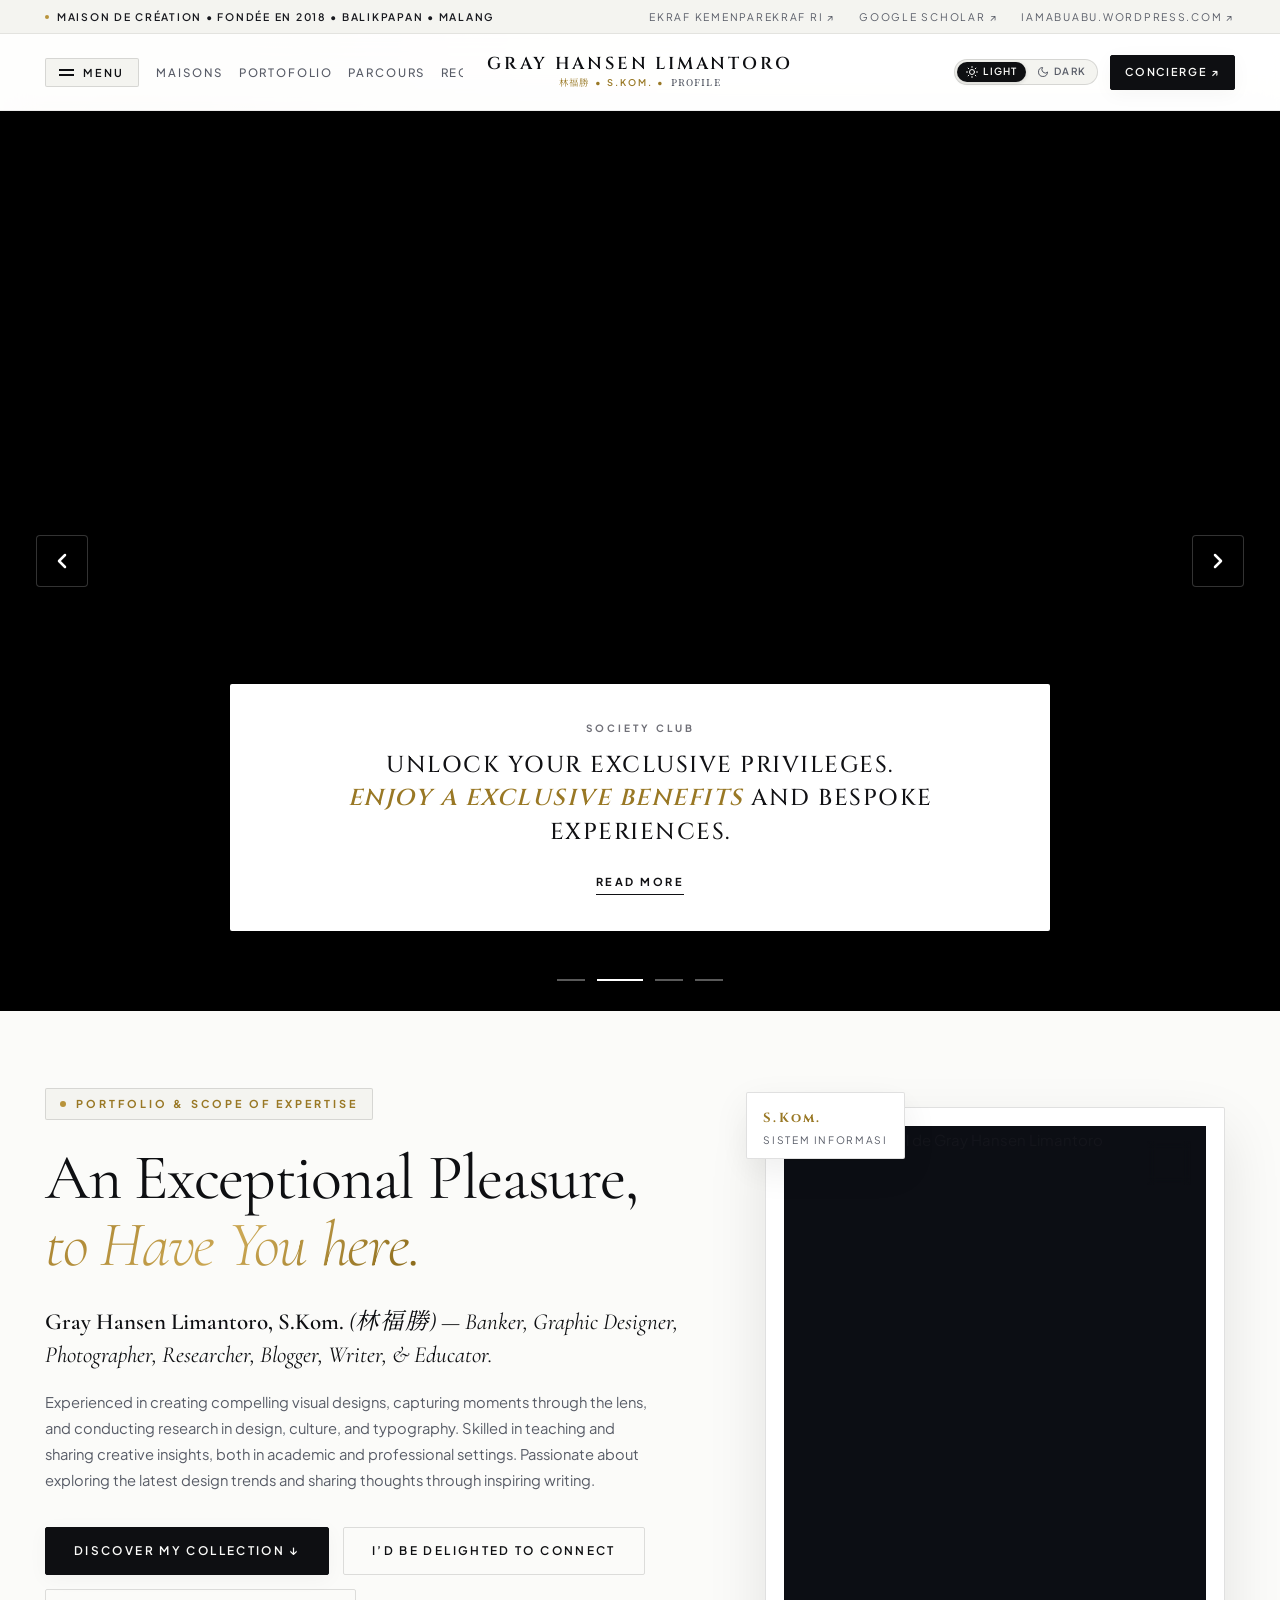
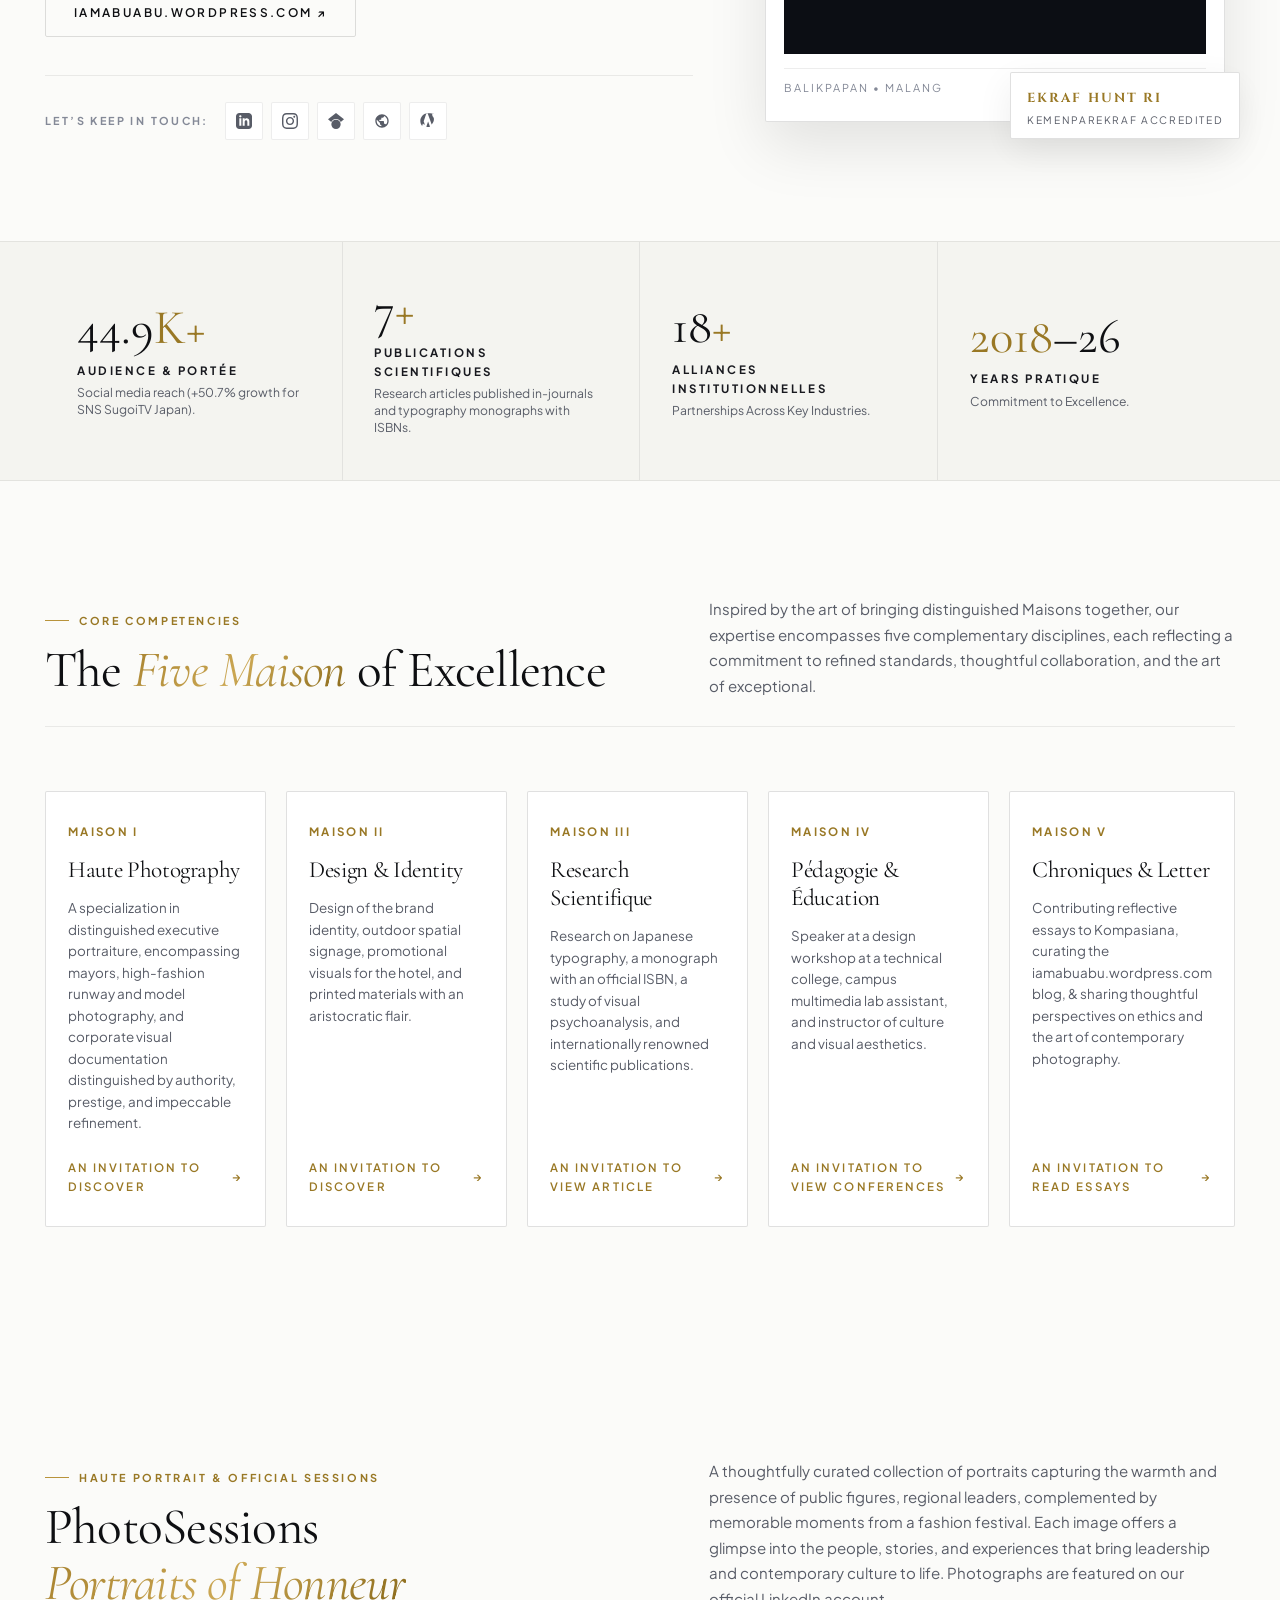
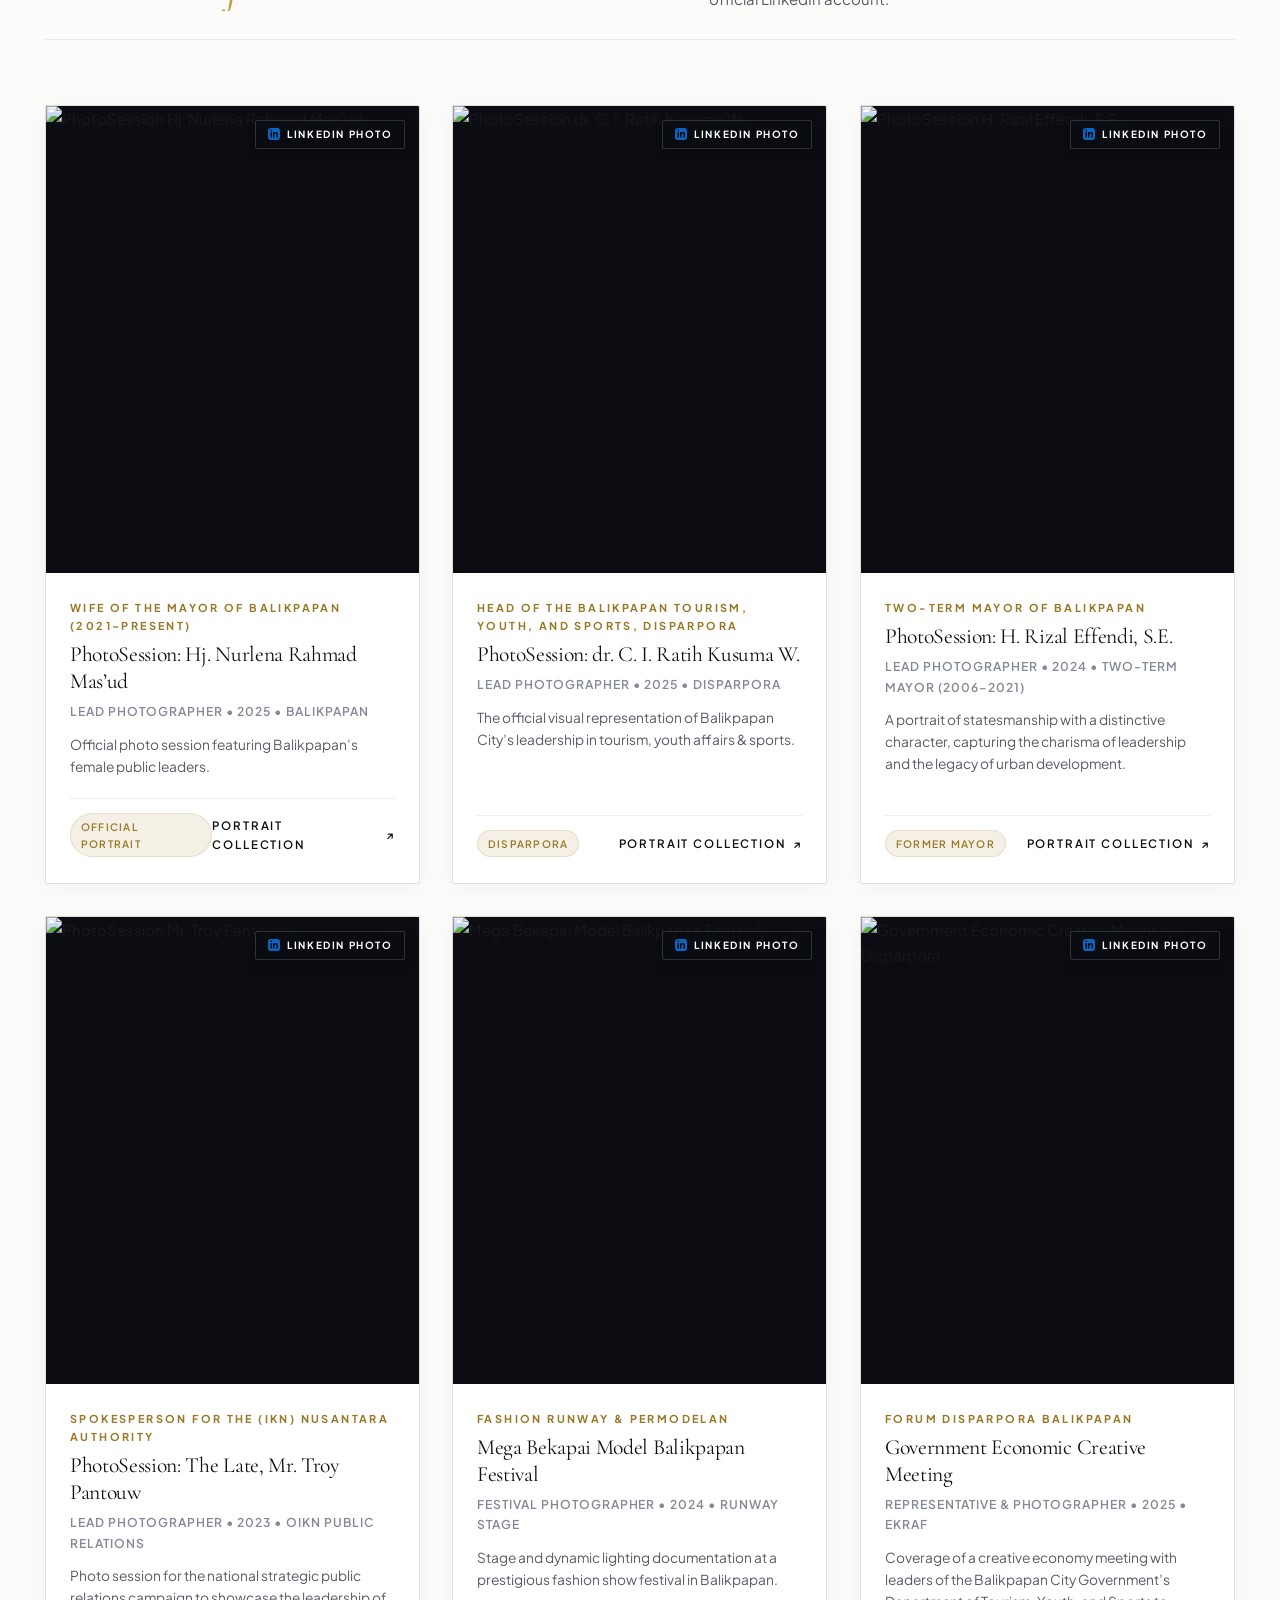
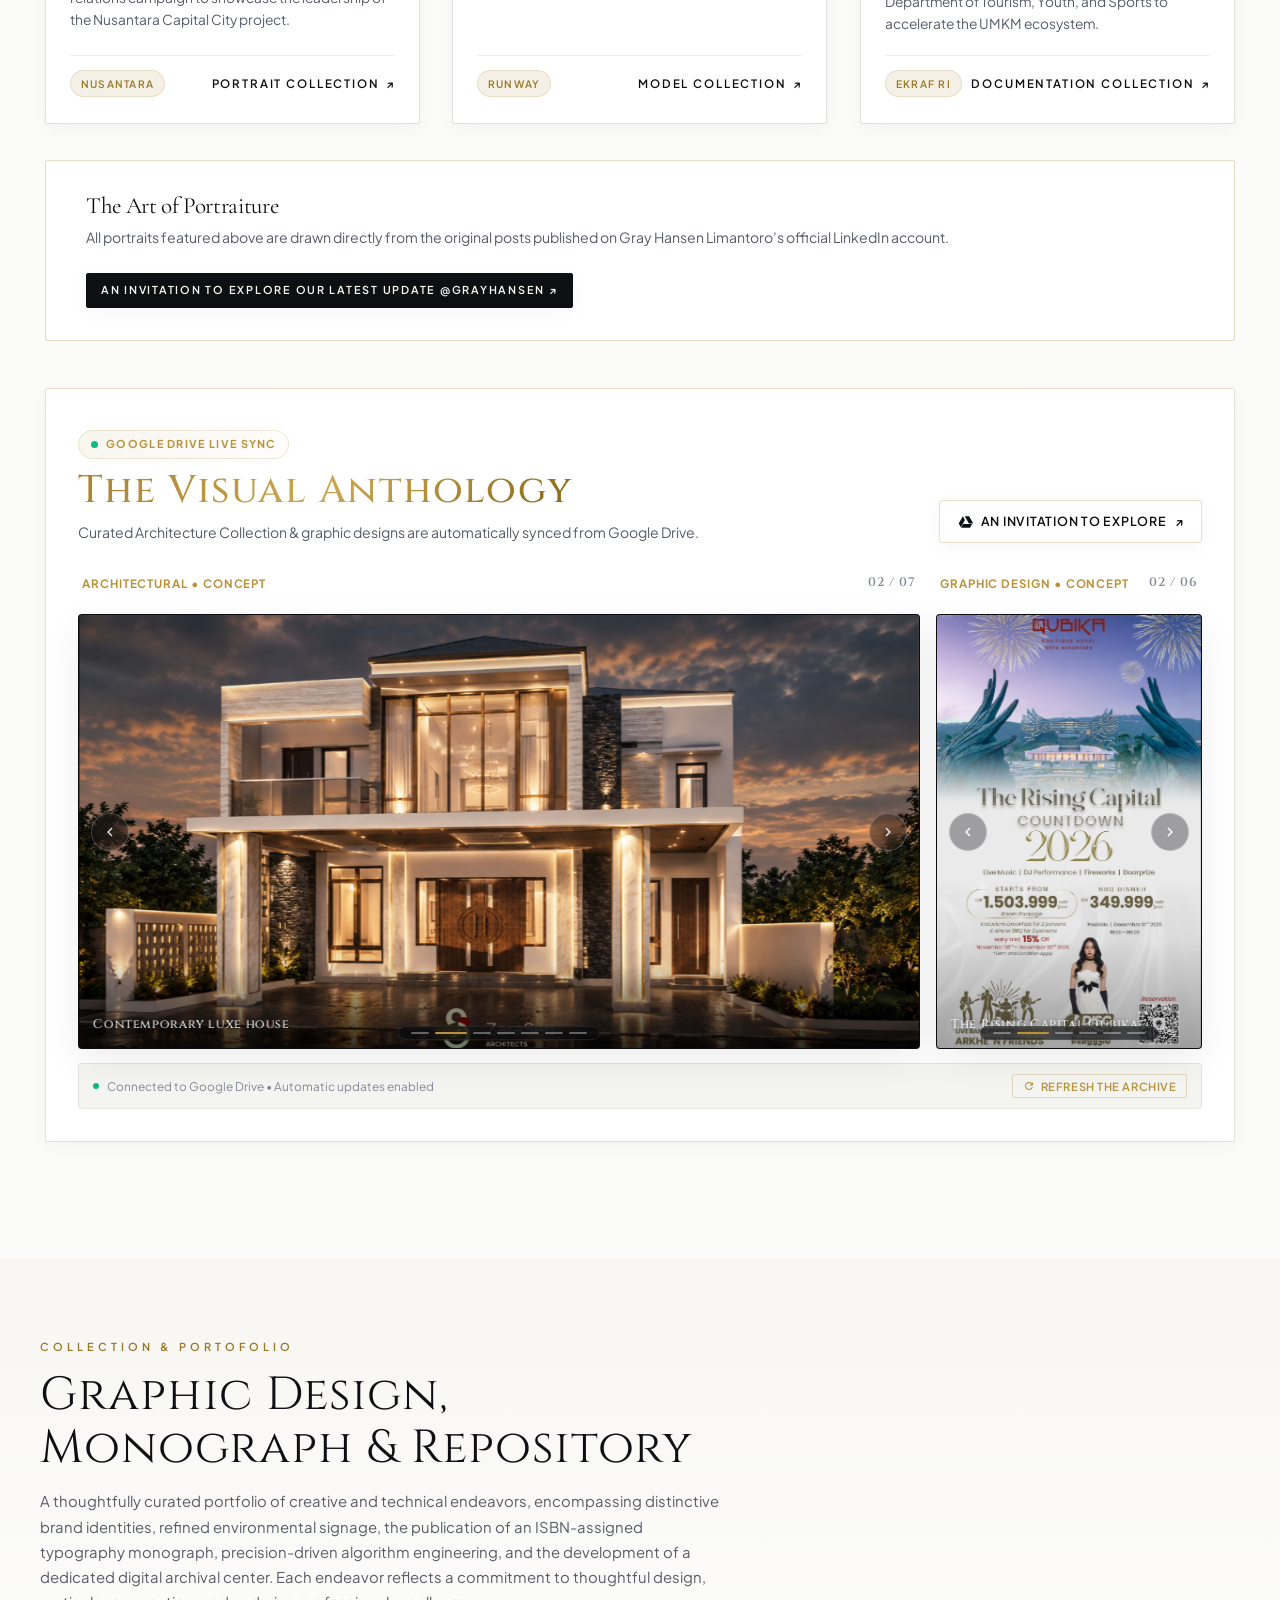
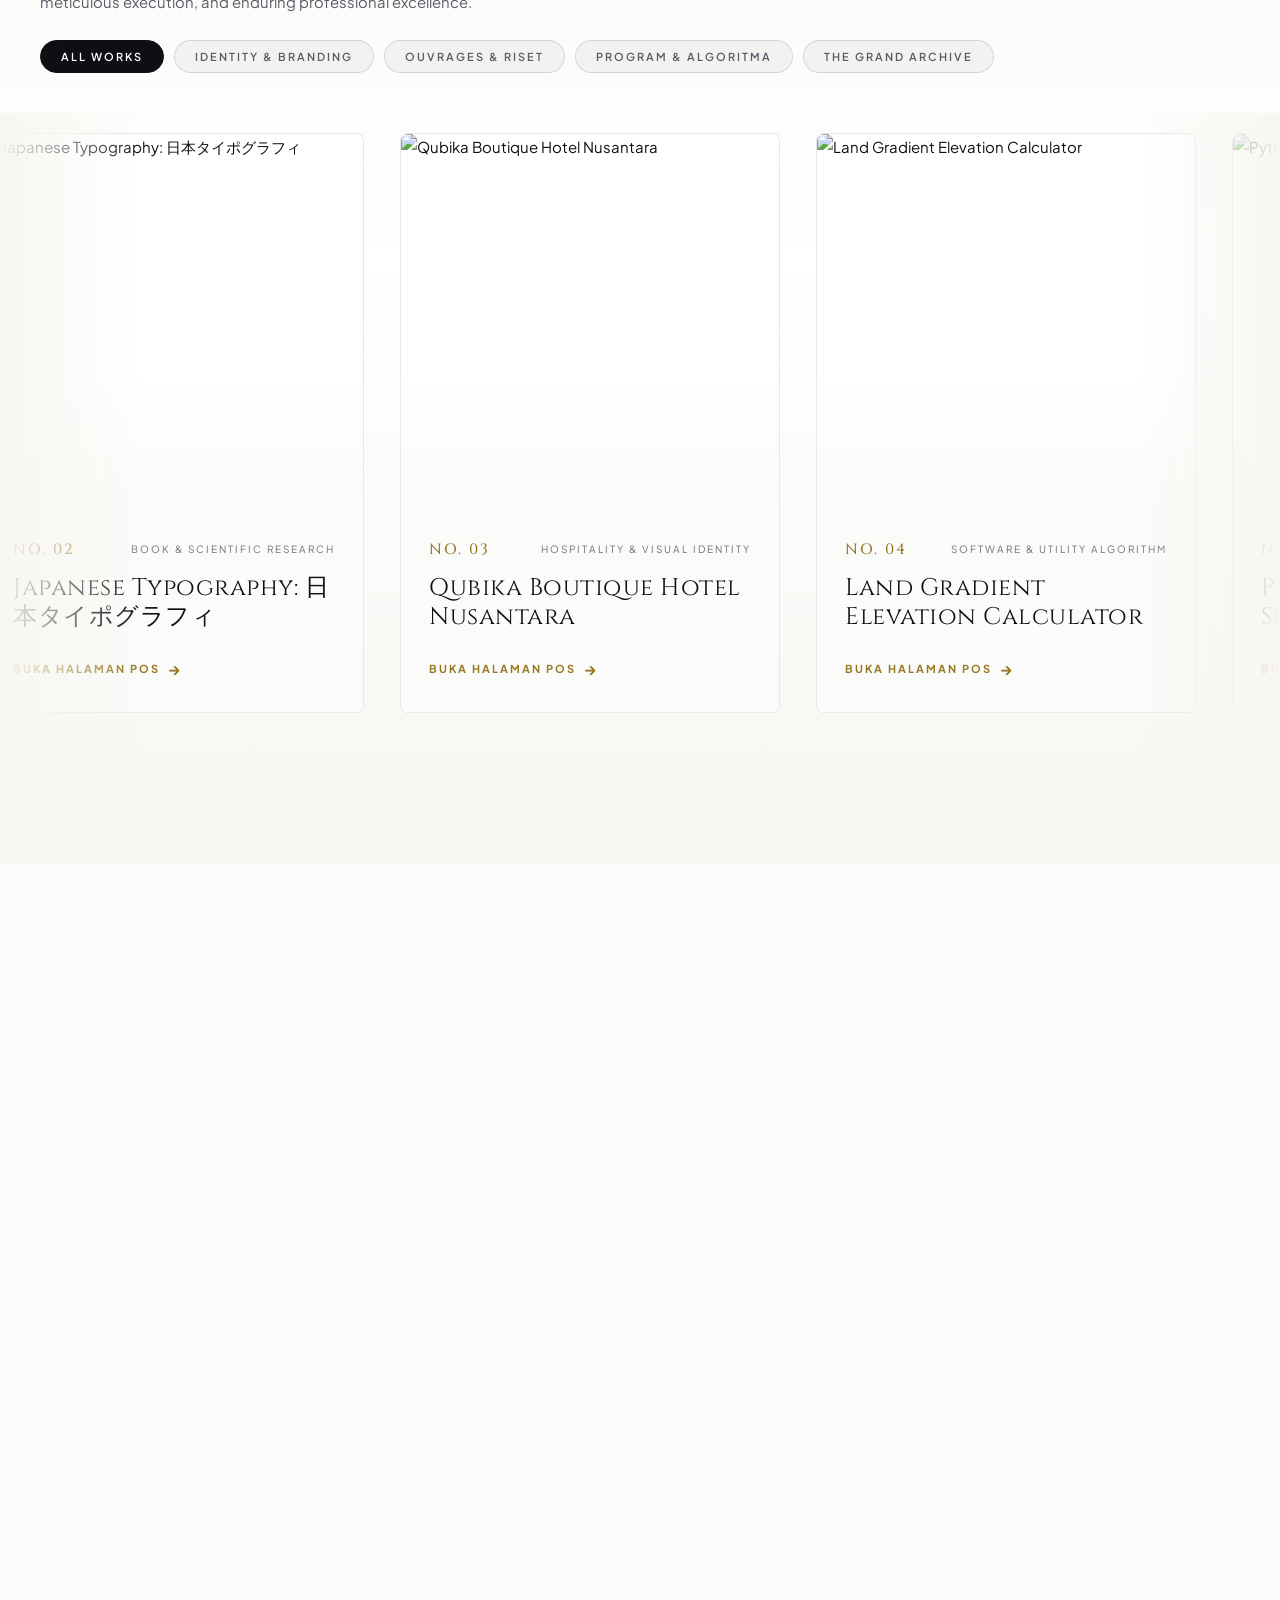
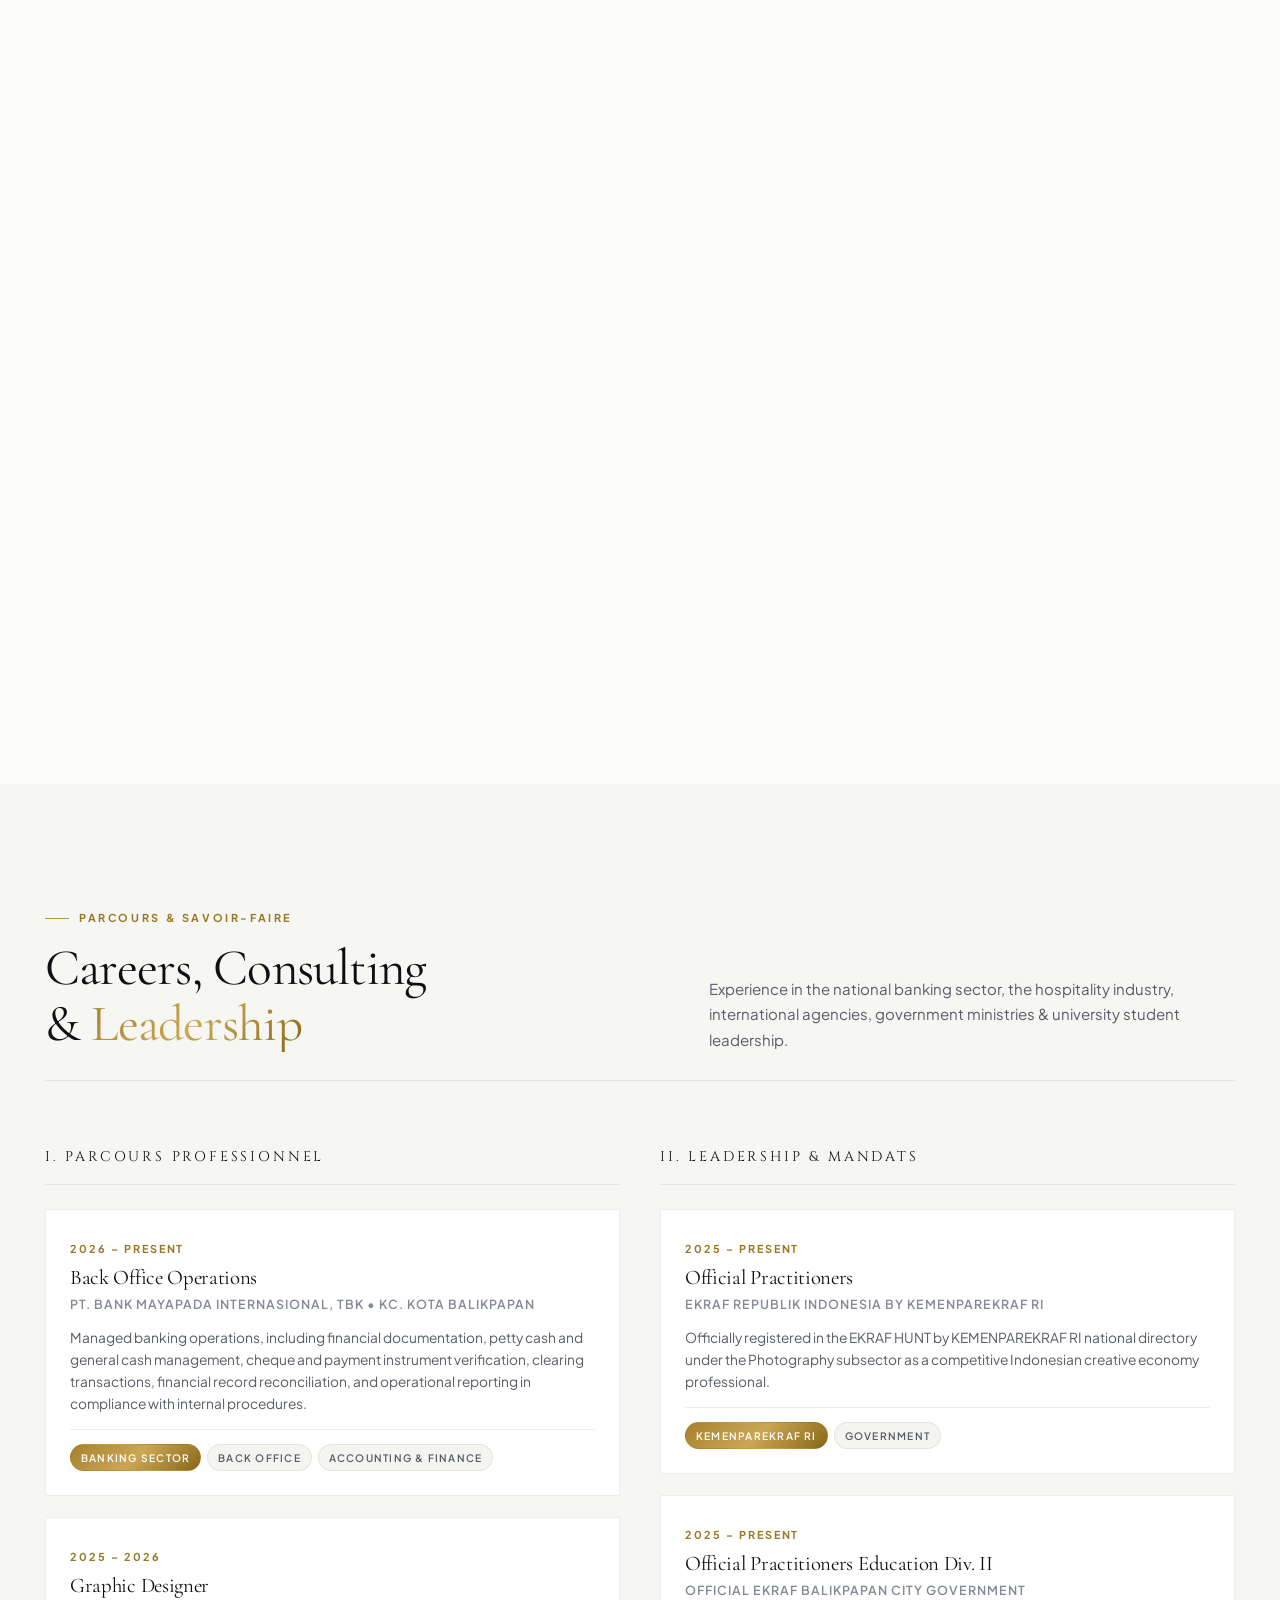
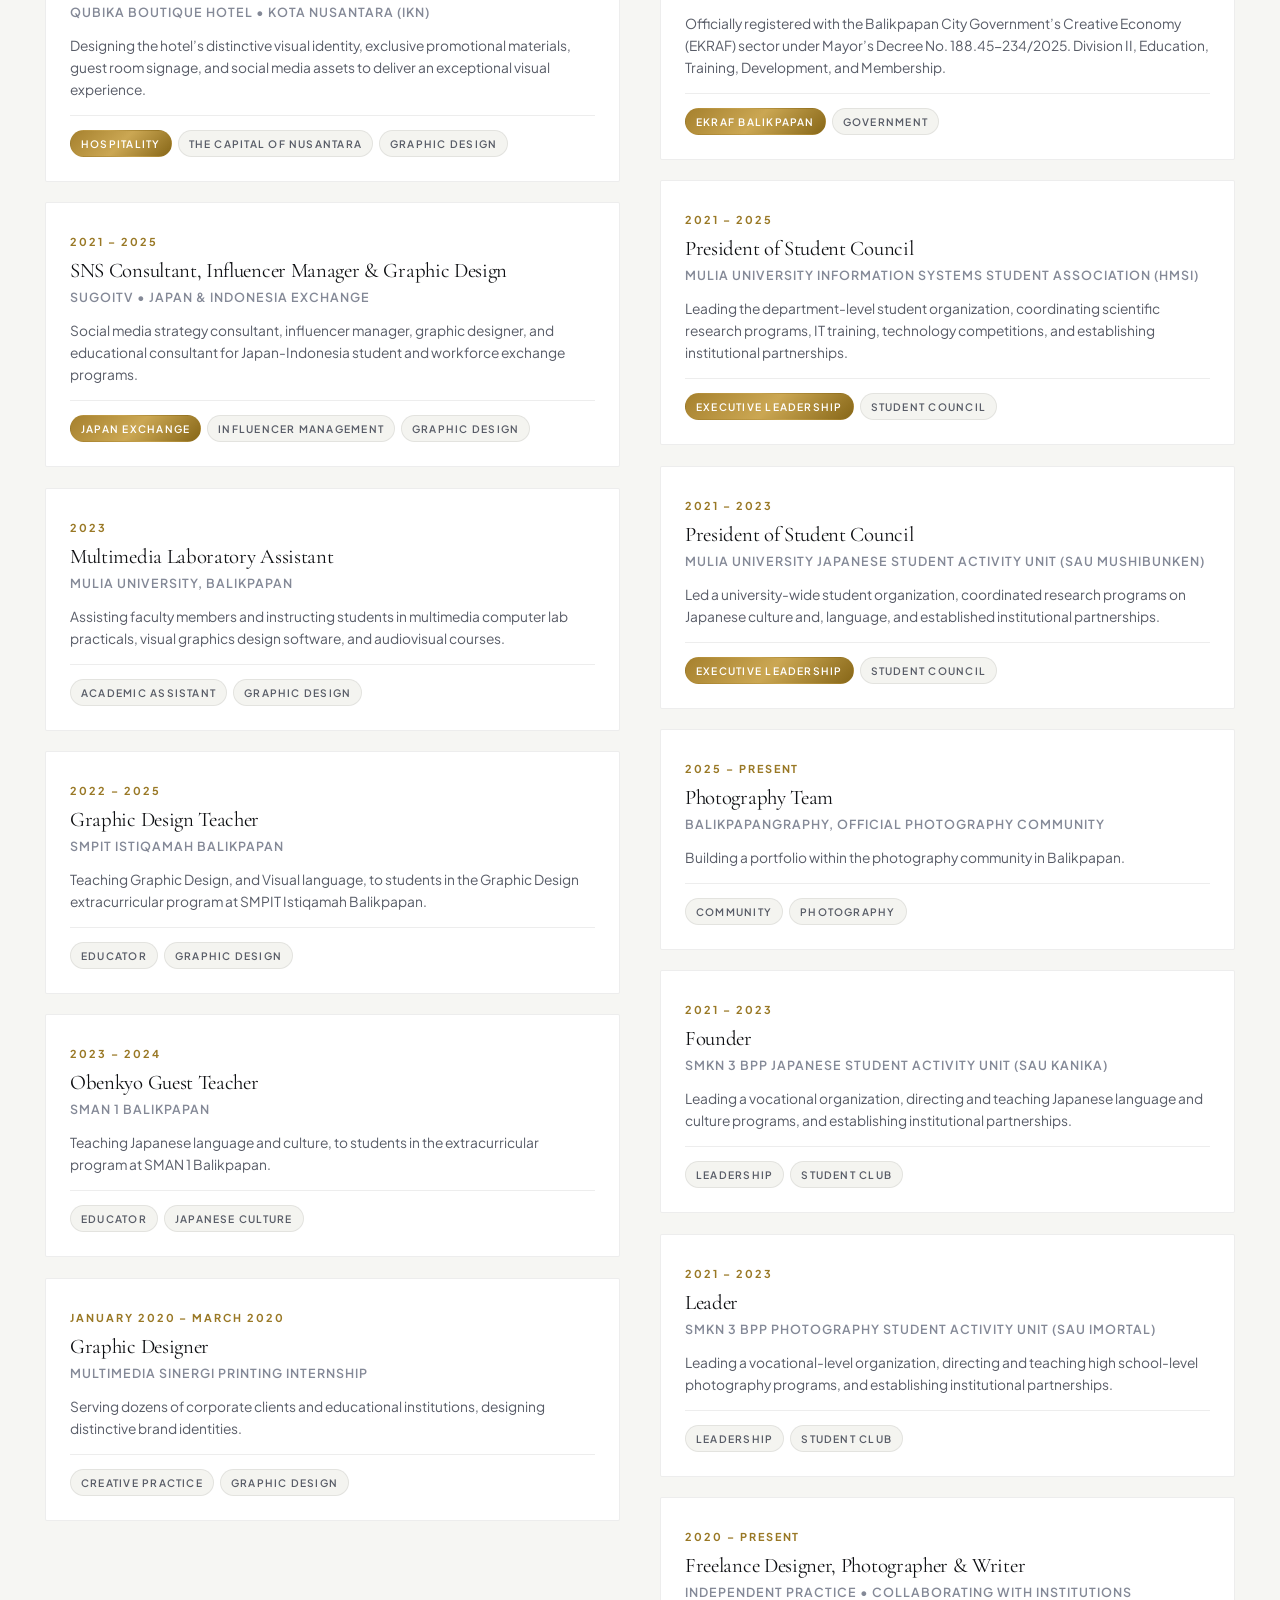
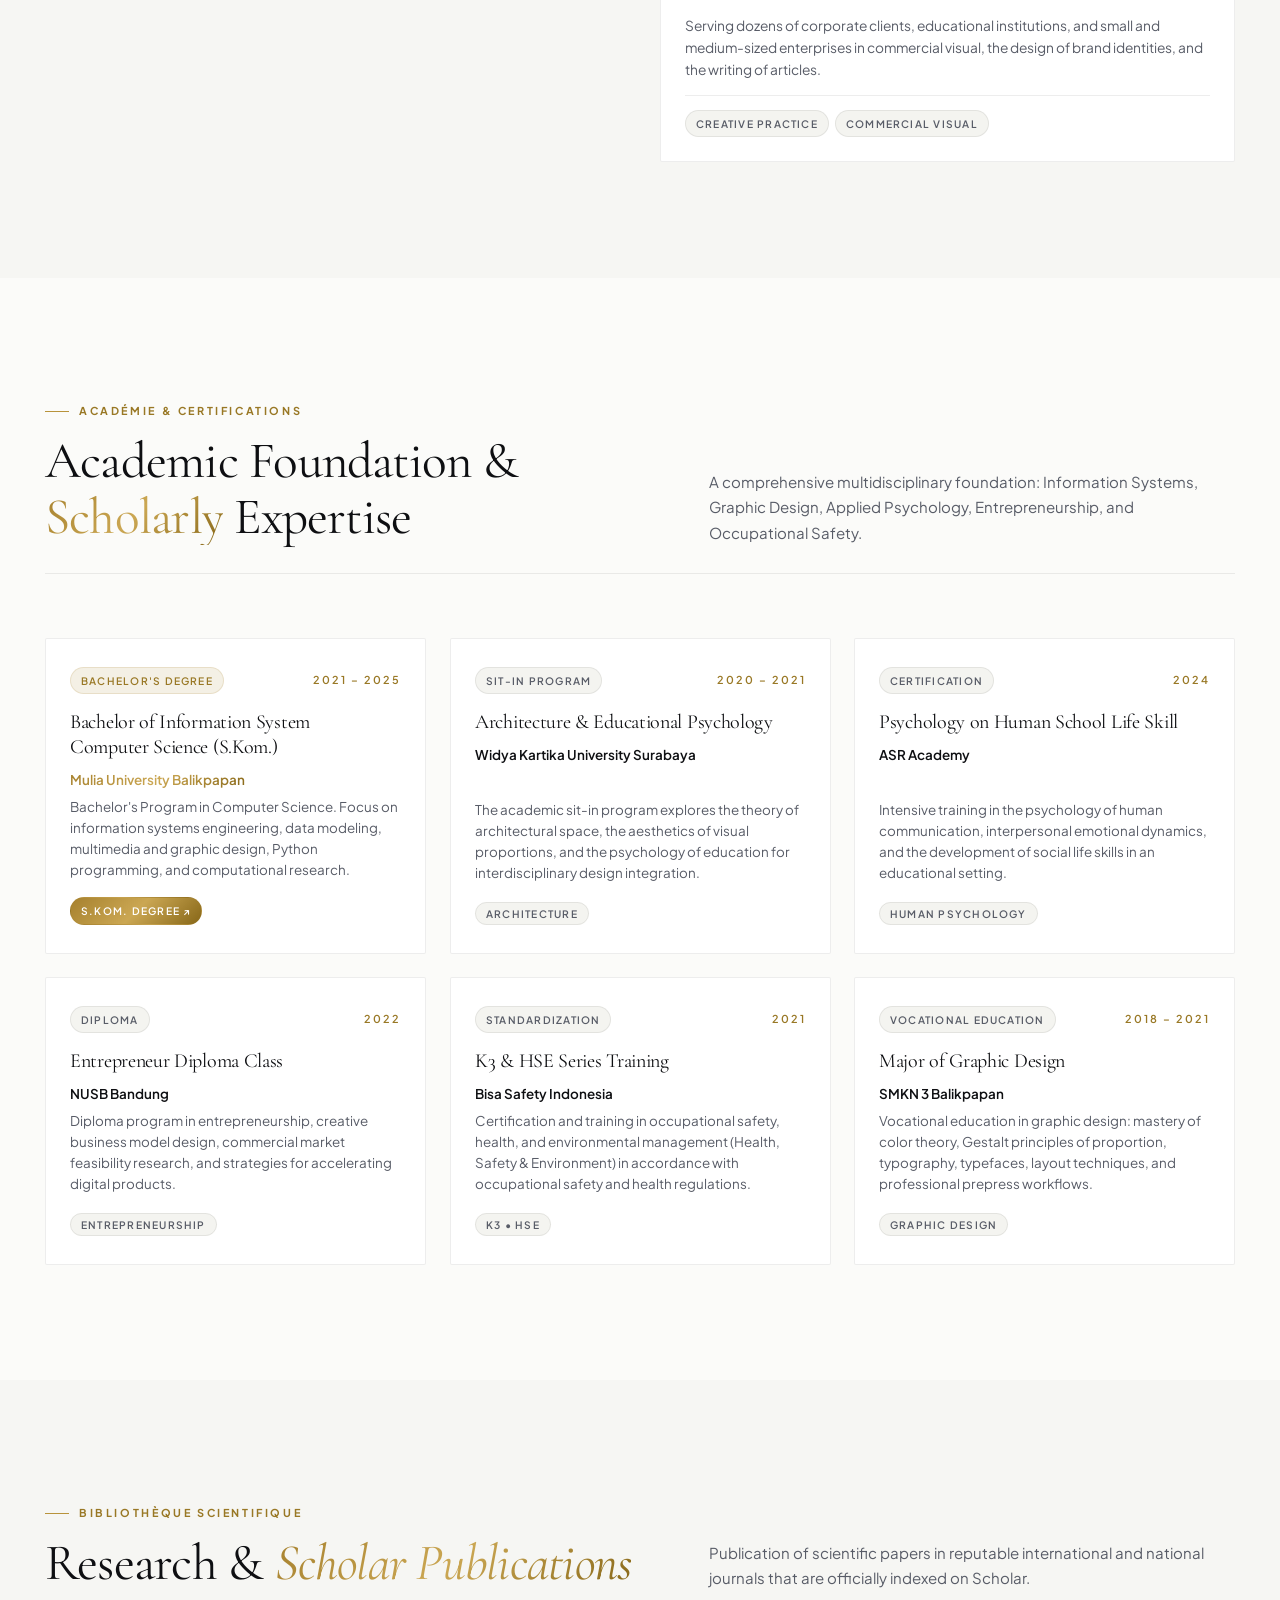
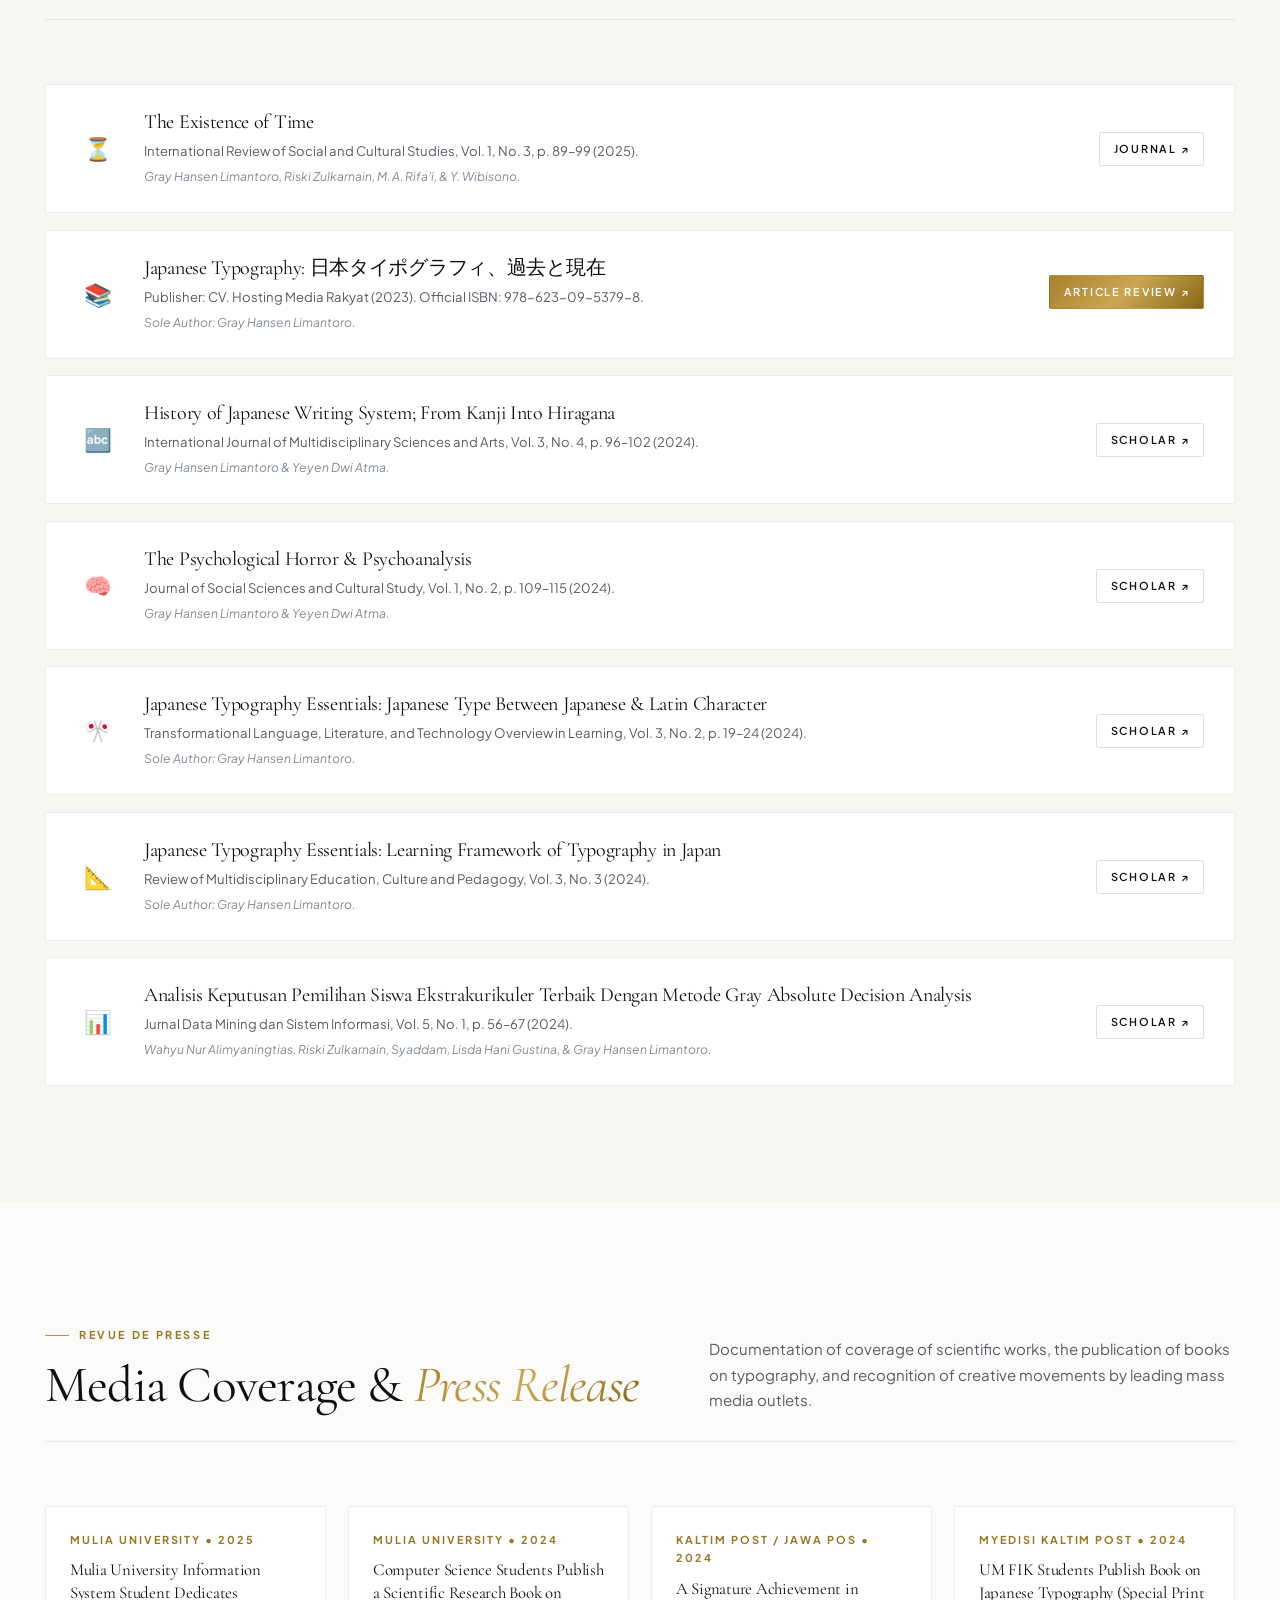
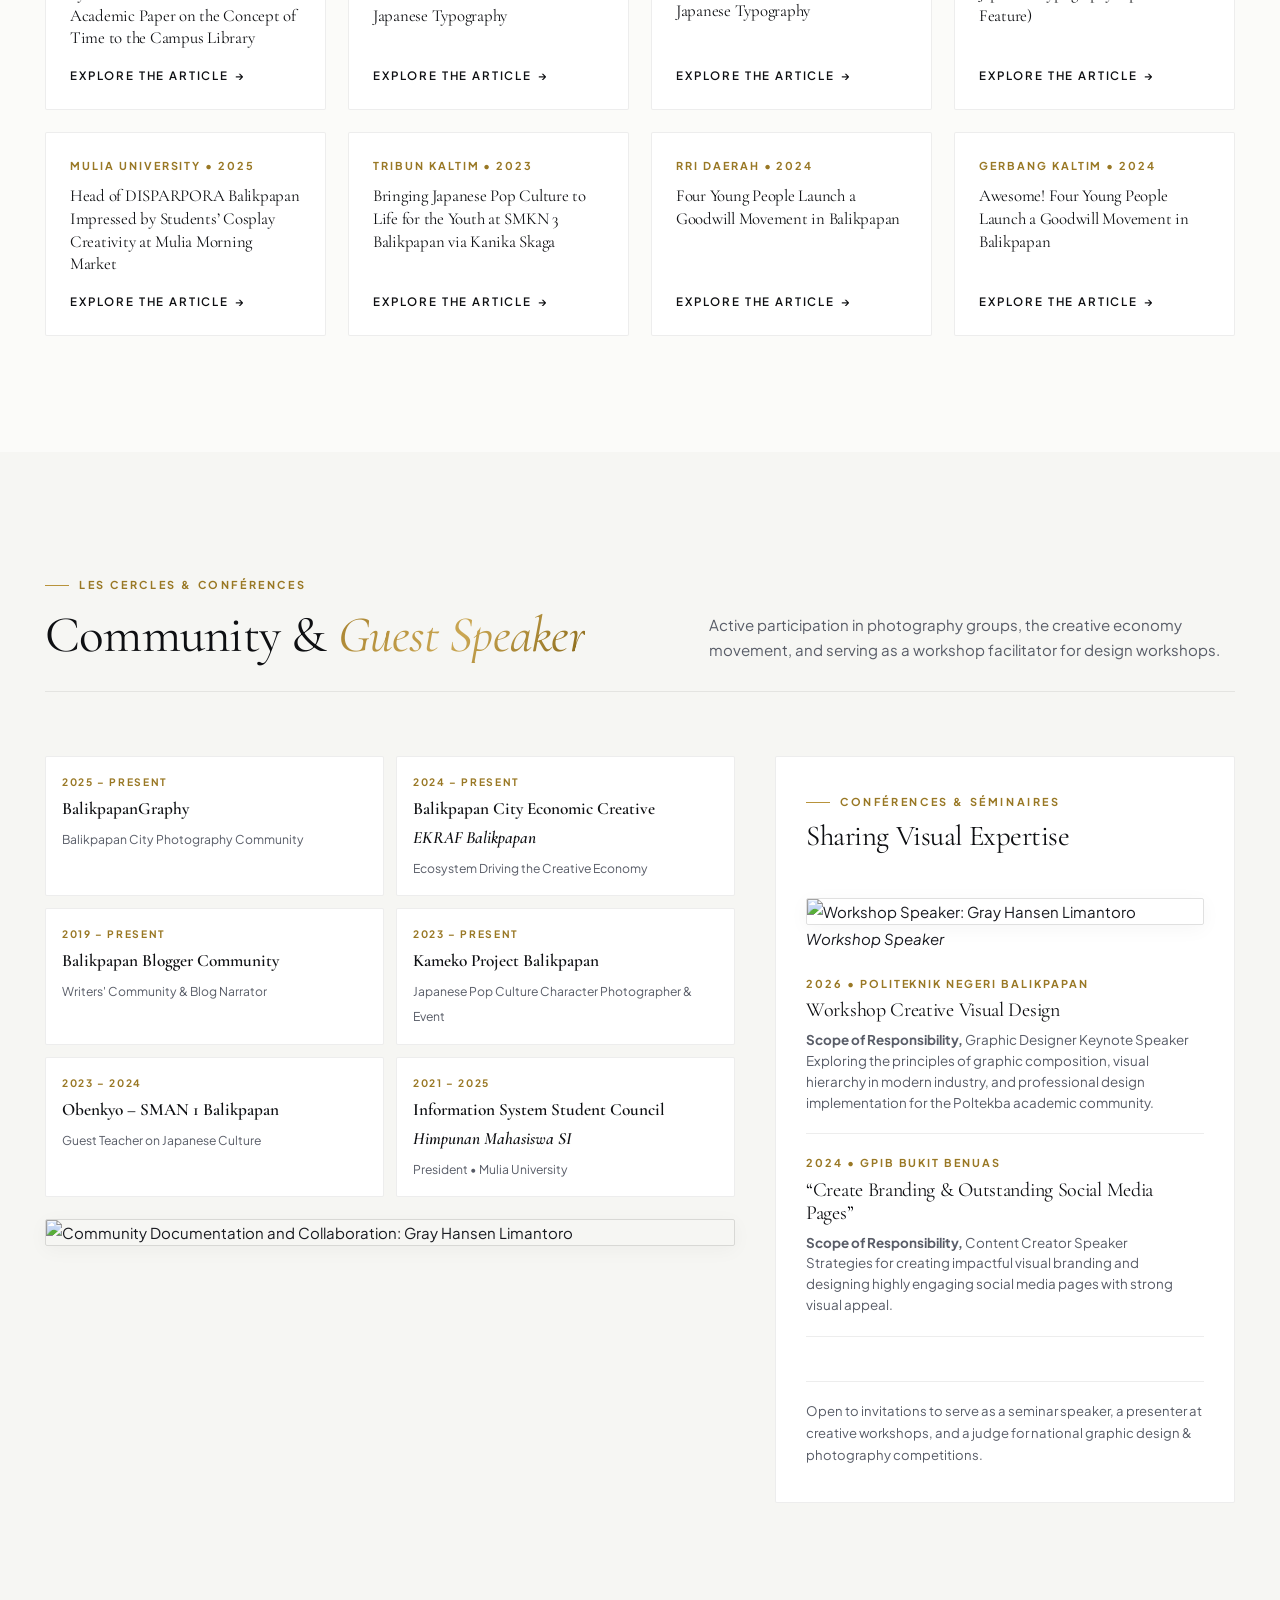
==== cv-gray-hansen/index.html @ 80e051d0 "Update index.html" ====
<!DOCTYPE html>
<html lang="id" data-theme="blanche">

<head>
  <meta charset="UTF-8">
  <meta name="viewport" content="width=1280, initial-scale=0.35, user-scalable=yes">
  <script>
    (function () {
      function adjustDesktopViewport() {
        var targetWidth = 1280;
        var screenW = window.screen.width || window.innerWidth;
        var scale = screenW < targetWidth ? (screenW / targetWidth) : 1.0;
        var meta = document.querySelector('meta[name="viewport"]');
        if (!meta) {
          meta = document.createElement('meta');
          meta.name = 'viewport';
          document.head.appendChild(meta);
        }
        meta.content = 'width=' + targetWidth + ', initial-scale=' + scale.toFixed(4) + ', minimum-scale=' + (scale * 0.4).toFixed(4) + ', maximum-scale=4.0, user-scalable=yes';
      }
      adjustDesktopViewport();
      window.addEventListener('resize', adjustDesktopViewport);
      window.addEventListener('orientationchange', adjustDesktopViewport);
    })();
  </script>
  <title>Gray Hansen Limantoro, S.Kom. (林福勝) &mdash; Maison de Création &amp; Haute Recherche</title>
  <meta name="description"
    content="Profile & Scope of Expertise of Gray Hansen Limantoro, S.Kom. (林福勝). Graphic Designer, Photographer, Researcher, Blogger, Writer, and Educator.">
  <meta name="author" content="Gray Hansen Limantoro">

  <!-- Favicon -->
  <link rel="icon" type="image/jpeg"
    href="https://iamabuabu.wordpress.com/wp-content/uploads/2025/02/475445163_18259454560279361_301243607268293540_n.jpg">

  <!-- Preconnect & Google Fonts: Cormorant Garamond, Cinzel, Plus Jakarta Sans, Noto Serif JP -->
  <link rel="preconnect" href="https://fonts.googleapis.com">
  <link rel="preconnect" href="https://fonts.gstatic.com" crossorigin>
  <link
    href="https://fonts.googleapis.com/css2?family=Cinzel:wght@400;500;600;700;800&family=Cormorant+Garamond:ital,wght@0,300;0,400;0,500;0,600;0,700;1,400;1,600&family=Plus+Jakarta+Sans:ital,wght@0,300;0,400;0,500;0,600;0,700;0,800;1,400&family=Noto+Serif+JP:wght@300;400;600&display=swap"
    rel="stylesheet">

  <link rel="preconnect" href="https://fonts.googleapis.com">
  <link rel="preconnect" href="https://fonts.gstatic.com" crossorigin>
  <link href="https://fonts.googleapis.com/css2?family=Ma+Shan+Zheng&display=swap" rel="stylesheet">

  <link rel="stylesheet" href="style.css">



  <style id="la-marquee-styles">
    /* ==========================================================================
   1. TOP HERO IMAGE SLIDER (EXACT LVMH & UNYLENS LUXURY SPEC)
   ========================================================================== */
    .lvmh-hero-slider-section {
      position: relative;
      width: 100%;
      height: 100vh;
      min-height: 700px;
      overflow: hidden;
      background: #000;
    }

    .hero-slider-container {
      width: 100%;
      height: 100%;
      position: relative;
    }

    .hero-slides-track {
      width: 100%;
      height: 100%;
      position: relative;
    }

    .hero-slide {
      position: absolute;
      inset: 0;
      opacity: 0;
      visibility: hidden;
      transition: opacity 1.2s cubic-bezier(0.22, 1, 0.36, 1), transform 1.2s cubic-bezier(0.22, 1, 0.36, 1);
      transform: scale(1.04);
    }

    .hero-slide.active {
      opacity: 1;
      visibility: visible;
      transform: scale(1);
      z-index: 2;
    }

    .hero-slide-bg {
      width: 100%;
      height: 100%;
      background-size: cover;
      background-position: center;
      background-repeat: no-repeat;
      filter: brightness(0.9) contrast(1.05);
      transform: scale(1);
      transition: transform 6s cubic-bezier(0.22, 1, 0.36, 1);
    }

    .hero-slide.active .hero-slide-bg {
      transform: scale(1.035);
    }

    /* Floating Luxury Announcement Card (LVMH Style) */
    .hero-floating-card {
      position: absolute;
      bottom: 80px;
      left: 50%;
      transform: translateX(-50%);
      width: 90%;
      max-width: 820px;
      background: #ffffff;
      color: #111114;
      padding: 36px 48px;
      text-align: center;
      box-shadow: 0 25px 60px rgba(0, 0, 0, 0.45);
      z-index: 10;
      border-radius: 2px;
    }

    .hero-slide.active .hero-floating-card {
      animation: floatingCardIn 1s cubic-bezier(0.22, 1, 0.36, 1) forwards;
    }

    @keyframes floatingCardIn {
      from {
        opacity: 0;
        transform: translate(-50%, 25px);
      }

      to {
        opacity: 1;
        transform: translate(-50%, 0);
      }
    }

    .card-eyebrow {
      font-size: 10px;
      font-weight: 700;
      letter-spacing: 3px;
      color: #707078;
      margin-bottom: 12px;
      text-transform: uppercase;
    }

    .card-headline {
      font-family: var(--font-display, 'Cinzel', 'Cormorant Garamond', Georgia, serif);
      font-size: clamp(16px, 1.8vw, 24px);
      font-weight: 500;
      line-height: 1.45;
      letter-spacing: 1.5px;
      color: #111114;
      margin-bottom: 18px;
      text-transform: uppercase;
    }

    .card-headline em {
      font-style: italic;
      font-weight: 600;
      color: #997825;
    }

    .card-readmore-btn {
      display: inline-block;
      font-size: 11px;
      font-weight: 700;
      letter-spacing: 2.5px;
      color: #111114;
      border-bottom: 1.5px solid #111114;
      padding-bottom: 3px;
      text-decoration: none;
      transition: all 0.3s ease;
      text-transform: uppercase;
    }

    .card-readmore-btn:hover {
      color: #997825;
      border-color: #997825;
      letter-spacing: 3.5px;
    }

    /* Nav Buttons (< and > arrows) */
    .slide-nav-btn {
      position: absolute;
      top: 50%;
      transform: translateY(-50%);
      z-index: 20;
      width: 52px;
      height: 52px;
      background: rgba(0, 0, 0, 0.45);
      backdrop-filter: blur(10px);
      -webkit-backdrop-filter: blur(10px);
      border: 1px solid rgba(255, 255, 255, 0.2);
      color: #FFFFFF;
      display: flex;
      align-items: center;
      justify-content: center;
      border-radius: 4px;
      cursor: pointer;
      transition: all 0.3s ease;
    }

    .slide-nav-btn:hover {
      background: rgba(255, 255, 255, 0.95);
      color: #0E0E12;
      border-color: #FFFFFF;
      transform: translateY(-50%) scale(1.06);
    }

    .slide-nav-btn.prev-btn {
      left: 36px;
    }

    .slide-nav-btn.next-btn {
      right: 36px;
    }

    /* Progress Dots */
    .hero-slide-dots {
      position: absolute;
      bottom: 30px;
      left: 50%;
      transform: translateX(-50%);
      display: flex;
      gap: 12px;
      z-index: 20;
    }

    .slide-dot {
      width: 28px;
      height: 2.5px;
      background: rgba(255, 255, 255, 0.35);
      transition: all 0.4s ease;
      cursor: pointer;
    }

    .slide-dot.active {
      background: #FFFFFF;
      width: 46px;
    }

    @media (max-width: 768px) {
      .hero-floating-card {
        padding: 24px 20px;
        bottom: 50px;
        width: 92%;
      }

      .card-headline {
        font-size: 15px;
      }

      .slide-nav-btn {
        width: 40px;
        height: 40px;
      }

      .slide-nav-btn.prev-btn {
        left: 14px;
      }

      .slide-nav-btn.next-btn {
        right: 14px;
      }
    }

    /* ==========================================================================
   2. THE LIVING ARCHIVE MARQUEE GALLERY — DUAL THEME (LIGHT & DARK MODE)
   ========================================================================== */
    .la-gallery-section {
      padding: 80px 0 110px;
      position: relative;
      overflow: hidden;
      transition: background 0.4s ease, color 0.4s ease;
    }

    .la-container {
      max-width: 1340px;
      margin: 0 auto;
      padding: 0 40px;
    }

    .la-header-row {
      display: flex;
      justify-content: space-between;
      align-items: flex-end;
      margin-bottom: 40px;
      flex-wrap: wrap;
      gap: 24px;
    }

    .la-title-wrap .la-eyebrow {
      display: block;
      font-size: 11px;
      font-weight: 600;
      letter-spacing: 4px;
      margin-bottom: 12px;
      text-transform: uppercase;
      transition: color 0.4s ease;
    }

    .la-title-wrap h2 {
      font-family: var(--font-display, 'Cinzel', 'Cormorant Garamond', Georgia, serif);
      font-size: clamp(2rem, 3.8vw, 2.9rem);
      font-weight: 400;
      letter-spacing: 1px;
      line-height: 1.15;
      margin: 0;
      transition: color 0.4s ease;
    }

    .la-title-wrap h2 em {
      font-style: italic;
    }

    .la-section-desc {
      font-size: 0.93rem;
      line-height: 1.7;
      max-width: 680px;
      margin-top: 14px;
      margin-bottom: 0;
      transition: color 0.4s ease;
    }

    /* Filter Pills */
    .la-filters {
      display: flex;
      gap: 10px;
      flex-wrap: wrap;
    }

    .la-filter-pill {
      padding: 9px 20px;
      border-radius: 30px;
      font-size: 11px;
      font-weight: 600;
      letter-spacing: 2px;
      text-transform: uppercase;
      cursor: pointer;
      transition: all 0.3s ease;
      user-select: none;
    }

    /* Viewport & Track */
    .la-viewport {
      width: 100%;
      overflow: hidden;
      position: relative;
      padding: 20px 0 40px;
      cursor: grab;
      user-select: none;
    }

    .la-viewport:active {
      cursor: grabbing;
    }

    .la-viewport::before,
    .la-viewport::after {
      content: '';
      position: absolute;
      top: 0;
      bottom: 0;
      width: 140px;
      z-index: 10;
      pointer-events: none;
    }

    .la-track {
      display: flex;
      gap: 36px;
      width: max-content;
      will-change: transform;
    }

    /* Showcase Card (Enhanced Height: 580px for full text visibility) */
    .la-showcase-card {
      position: relative;
      width: 380px;
      height: 580px;
      flex-shrink: 0;
      border-radius: 8px;
      overflow: hidden;
      transition: transform 0.5s cubic-bezier(0.22, 1, 0.36, 1),
        border-color 0.5s cubic-bezier(0.22, 1, 0.36, 1),
        box-shadow 0.5s cubic-bezier(0.22, 1, 0.36, 1),
        opacity 0.4s ease;
      cursor: pointer;
      box-sizing: border-box;
    }

    .la-showcase-card:hover {
      transform: translateY(-12px) scale(1.02);
    }

    .la-card-media-wrap {
      width: 100%;
      height: 100%;
      position: relative;
      overflow: hidden;
    }

    .la-card-media {
      width: 100%;
      height: 100%;
      object-fit: cover;
      transition: transform 1.2s cubic-bezier(0.22, 1, 0.36, 1), filter 0.8s ease;
    }

    .la-showcase-card:hover .la-card-media {
      transform: scale(1.08);
    }

    .la-card-gradient-overlay {
      position: absolute;
      inset: 0;
      transition: background 0.4s ease, opacity 0.4s ease;
    }

    .la-card-caption {
      position: absolute;
      bottom: 0;
      left: 0;
      right: 0;
      padding: 26px 28px 30px 28px;
      z-index: 2;
      display: flex;
      flex-direction: column;
      gap: 8px;
    }

    .la-card-top-info {
      display: flex;
      justify-content: space-between;
      align-items: center;
      font-size: 11px;
      letter-spacing: 2px;
    }

    .la-card-number {
      font-family: var(--font-display, 'Cinzel', 'Cormorant Garamond', Georgia, serif);
      font-size: 15px;
      font-weight: 500;
    }

    .la-card-category {
      text-transform: uppercase;
      font-size: 10px;
      letter-spacing: 2px;
    }

    .la-card-title {
      font-family: var(--font-display, 'Cinzel', 'Cormorant Garamond', Georgia, serif);
      font-size: 24px;
      font-weight: 400;
      letter-spacing: 0.5px;
      margin-top: 4px;
      margin-bottom: 0;
      line-height: 1.2;
    }

    /* Text Summary: Hidden by default, reveals in FULL on hover/click */
    .la-card-summary {
      font-size: 13px;
      line-height: 1.55;
      max-height: 0;
      opacity: 0;
      overflow: hidden;
      margin: 0;
      transition: all 0.45s cubic-bezier(0.22, 1, 0.36, 1);
      word-break: normal;
    }

    .la-showcase-card:hover .la-card-summary,
    .la-showcase-card.active .la-card-summary,
    .la-showcase-card:focus-within .la-card-summary {
      max-height: 240px;
      opacity: 1;
      margin-top: 8px;
      margin-bottom: 6px;
      overflow: visible;
    }

    /* Clickable CTA Link */
    .la-card-cta {
      display: inline-flex !important;
      align-items: center;
      gap: 8px;
      font-size: 11px;
      font-weight: 700;
      letter-spacing: 2px;
      margin-top: 8px;
      text-transform: uppercase;
      transition: gap 0.3s ease, letter-spacing 0.3s ease;
      text-decoration: none;
      cursor: pointer !important;
      pointer-events: auto !important;
      position: relative !important;
      z-index: 10 !important;
      width: fit-content;
      padding: 4px 0;
    }

    .la-card-cta:hover {
      gap: 14px;
      letter-spacing: 2.5px;
    }

    .la-card-cta-arrow {
      font-size: 16px;
      line-height: 1;
      transition: transform 0.3s ease;
    }

    .la-card-cta:hover .la-card-cta-arrow {
      transform: translateX(4px);
    }

    /* ==========================================================================
   THEME STYLES: 1. LIGHT MODE (MAISON BLANCHE / DEFAULT)
   ========================================================================== */
    :root,
    html[data-theme="blanche"] {
      --la-bg: linear-gradient(180deg, #f7f6f2 0%, #ffffff 50%, #f7f6f2 100%);
      --la-text: #0e0f12;
      --la-desc: #585c67;
      --la-gold: #997825;
      --la-pill-bg: rgba(0, 0, 0, 0.04);
      --la-pill-text: #585c67;
      --la-pill-border: rgba(0, 0, 0, 0.12);
      --la-pill-active-bg: #0e0f12;
      --la-pill-active-text: #ffffff;
      --la-edge-fade: #f7f6f2;
      --la-card-bg: #ffffff;
      --la-card-border: rgba(0, 0, 0, 0.09);
      --la-card-shadow-hover: 0 25px 50px rgba(0, 0, 0, 0.12), 0 0 30px rgba(166, 129, 46, 0.18);
      --la-card-border-hover: #997825;
      --la-card-gradient: linear-gradient(180deg, rgba(251, 251, 249, 0) 0%, rgba(251, 251, 249, 0.72) 20%, rgba(251, 251, 249, 0.96) 50%, #fbfbf9 100%);
      --la-card-gradient: linear-gradient(180deg, rgba(251, 251, 249, 0) 0%, rgba(251, 251, 249, 0) 42%, rgba(251, 251, 249, 0.25) 48%, rgba(251, 251, 249, 0.6) 54%, rgba(251, 251, 249, 0.9) 60%, #fbfbf9 65%, #fbfbf9 100%);
      --la-card-gradient-hover: linear-gradient(180deg, rgba(251, 251, 249, 0) 0%, rgba(251, 251, 249, 0) 25%, rgba(251, 251, 249, 0.35) 34%, rgba(251, 251, 249, 0.75) 44%, #fbfbf9 54%, #fbfbf9 100%);
      --la-card-title: #0e0f12;
      --la-card-summary: #444752;
      --la-card-category: #707078;
      --la-card-number: #997825;
      --la-card-cta: #997825;
    }

    /* ==========================================================================
   THEME STYLES: 2. DARK MODE (ATELIER NOIR)
   ========================================================================== */
    html[data-theme="noir"] {
      --la-bg: linear-gradient(180deg, #07080a 0%, #12141c 50%, #07080a 100%);
      --la-text: #f7f7f9;
      --la-desc: rgba(255, 255, 255, 0.72);
      --la-gold: #d4af37;
      --la-pill-bg: rgba(255, 255, 255, 0.03);
      --la-pill-text: #9e9ea8;
      --la-pill-border: rgba(255, 255, 255, 0.12);
      --la-pill-active-bg: #ffffff;
      --la-pill-active-text: #07080a;
      --la-edge-fade: #07080a;
      --la-card-bg: #12141c;
      --la-card-border: rgba(255, 255, 255, 0.08);
      --la-card-shadow-hover: 0 30px 60px rgba(0, 0, 0, 0.6), 0 0 40px rgba(212, 175, 55, 0.25);
      --la-card-border-hover: rgba(212, 175, 55, 0.5);
      --la-card-gradient: linear-gradient(180deg, rgba(10, 10, 12, 0) 0%, rgba(10, 10, 12, 0.72) 20%, rgba(10, 10, 12, 0.96) 50%, #0a0a0c 100%);
      --la-card-gradient: linear-gradient(180deg, rgba(10, 10, 12, 0) 0%, rgba(10, 10, 12, 0) 42%, rgba(10, 10, 12, 0.25) 48%, rgba(10, 10, 12, 0.6) 54%, rgba(10, 10, 12, 0.9) 60%, #0a0a0c 65%, #0a0a0c 100%);
      --la-card-gradient-hover: linear-gradient(180deg, rgba(10, 10, 12, 0) 0%, rgba(10, 10, 12, 0) 25%, rgba(10, 10, 12, 0.35) 34%, rgba(10, 10, 12, 0.75) 44%, #0a0a0c 54%, #0a0a0c 100%);
      --la-card-title: #ffffff;
      --la-card-summary: rgba(255, 255, 255, 0.82);
      --la-card-category: #9e9ea8;
      --la-card-number: #d4af37;
      --la-card-cta: #d4af37;
    }

    /* Apply CSS Variables */
    .la-gallery-section {
      background: var(--la-bg);
      color: var(--la-text);
    }

    .la-title-wrap .la-eyebrow {
      color: var(--la-gold);
    }

    .la-title-wrap h2 {
      color: var(--la-text);
    }

    .la-section-desc {
      color: var(--la-desc);
    }

    .la-filter-pill {
      background: var(--la-pill-bg);
      color: var(--la-pill-text);
      border: 1px solid var(--la-pill-border);
    }

    .la-filter-pill:hover {
      color: var(--la-text);
      border-color: var(--la-gold);
    }

    .la-filter-pill.active {
      background: var(--la-pill-active-bg);
      color: var(--la-pill-active-text);
      border-color: var(--la-pill-active-bg);
    }

    .la-viewport::before {
      left: 0;
      background: linear-gradient(90deg, var(--la-edge-fade) 0%, transparent 100%);
    }

    .la-viewport::after {
      right: 0;
      background: linear-gradient(270deg, var(--la-edge-fade) 0%, transparent 100%);
    }

    .la-showcase-card {
      background: var(--la-card-bg);
      border: 1px solid var(--la-card-border);
    }

    .la-showcase-card:hover {
      border-color: var(--la-card-border-hover);
      box-shadow: var(--la-card-shadow-hover);
    }

    .la-card-gradient-overlay {
      background: var(--la-card-gradient);
      transition: background 0.4s ease, opacity 0.4s ease;
    }

    .la-showcase-card:hover .la-card-gradient-overlay,
    .la-showcase-card.active .la-card-gradient-overlay,
    .la-showcase-card:focus-within .la-card-gradient-overlay {
      background: var(--la-card-gradient-hover, var(--la-card-gradient));
    }

    .la-card-title {
      color: var(--la-card-title);
    }

    .la-card-summary {
      color: var(--la-card-summary);
    }

    .la-card-number {
      color: var(--la-card-number);
    }

    .la-card-category {
      color: var(--la-card-category);
    }

    .la-card-cta {
      color: var(--la-card-cta);
    }

    /* Cloud Archive Banner Theme Adaptation */
    html[data-theme="blanche"] .cloud-archive-banner h4,
    :root .cloud-archive-banner h4 {
      color: #0e0f12 !important;
    }

    html[data-theme="blanche"] .cloud-archive-banner p,
    :root .cloud-archive-banner p {
      color: #585c67 !important;
    }

    html[data-theme="noir"] .cloud-archive-banner h4 {
      color: #ffffff !important;
    }

    html[data-theme="noir"] .cloud-archive-banner p {
      color: rgba(255, 255, 255, 0.72) !important;
    }

    @media (max-width: 768px) {
      .la-showcase-card {
        width: 300px;
        height: 500px;
      }

      .la-card-title {
        font-size: 20px;
      }

      .la-card-caption {
        padding: 20px;
      }

      .la-container {
        padding: 0 20px;
      }

      .la-gallery-section {
        padding: 60px 0 80px;
      }
    }
  </style>
  <link rel="stylesheet" href="https://fonts.googleapis.com/icon?family=Material+Icons+Round">
</head>

<body>

  <!-- =======================================================
       TOP UTILITY BAR (LVMH Style Pre-Header)
       ======================================================= -->
  <aside class="top-utility-bar" aria-label="Utility navigation">
    <div class="wrap top-utility-inner">
      <div class="utility-left">
        <div class="utility-motto">
          <span class="utility-motto-dot"></span>
          <span>Maison de Création &bull; Fondée en 2018 &bull; Balikpapan &bull; Malang</span>
        </div>
      </div>

      <div class="utility-right">
        <a href="https://hunt.ekraf.go.id/directory/62b1b808-5a81-41a2-85a8-1e57e515cc9d" target="_blank"
          rel="noopener noreferrer" class="utility-link" title="Terdaftar Resmi di EKRAF Kemenparekraf RI">
          <span>EKRAF Kemenparekraf RI</span> &nearr;
        </a>
        <a href="https://scholar.google.com/citations?user=GA9AMfkAAAAJ&hl=id" target="_blank" rel="noopener noreferrer"
          class="utility-link" title="Profil Riset Google Scholar">
          <span>Google Scholar</span> &nearr;
        </a>
        <a href="https://iamabuabu.wordpress.com" target="_blank" rel="noopener noreferrer" class="utility-link"
          title="Blog iamabuabu">
          <span>iamabuabu.wordpress.com</span> &nearr;
        </a>
      </div>
    </div>
  </aside>

  <!-- =======================================================
       PRIMARY LUXURY NAVIGATION (LVMH Architectural Bar)
       ======================================================= -->
  <header class="main-header" id="mainHeader">
    <div class="wrap nav-container">

      <!-- LEFT: MENU DRAWER TRIGGER & QUICK JUMP -->
      <div class="nav-left-actions">
        <button class="menu-trigger-btn" id="menuOpenBtn" aria-label="Buka Menu Navigasi Eksklusif">
          <div class="menu-burger-icon">
            <span></span>
            <span></span>
          </div>
          <span>Menu</span>
        </button>

        <nav class="header-quick-links" aria-label="Quick Navigation">
          <a href="#maisons" class="header-nav-link">Maisons</a>
          <a href="#portfolio" class="header-nav-link">Portofolio</a>
          <a href="#experience" class="header-nav-link">Parcours</a>
          <a href="#research" class="header-nav-link">Recherche</a>
          <a href="indexdua.html" class="header-nav-link"
            style="color: var(--gold-500); font-weight: 600;">Membership</a>
        </nav>
      </div>

      <!-- CENTER: PRESTIGE MAISON MONOGRAM & BRAND -->
      <div class="nav-center-brand">
        <a href="#home" class="maison-logo-link">
          <span class="maison-title-main">Gray Hansen Limantoro</span>
          <span class="maison-subtitle">
            <span class="jp-kanji">林福勝</span> &bull; S.Kom. &bull; <span class="kanji-crest">Profile</span>
          </span>
        </a>
      </div>

      <!-- RIGHT: DOSSIER PDF, THEME & CONTACT -->
      <div class="nav-right-actions">
        <!-- BOUTON THÈME MINIMALISTE (LIGHT / DARK MODE) -->
        <div class="theme-mini-switch" role="group" aria-label="Pilihan Mode Tampilan: Light atau Dark">
          <button type="button" class="theme-mini-btn active" data-theme-set="blanche" id="themeBtnLight"
            title="Mode Terang (Maison Blanche)" aria-pressed="true">
            <svg class="theme-mini-icon" viewBox="0 0 24 24" fill="none" stroke="currentColor" stroke-width="2"
              stroke-linecap="round" stroke-linejoin="round">
              <circle cx="12" cy="12" r="5"></circle>
              <line x1="12" y1="1" x2="12" y2="3"></line>
              <line x1="12" y1="21" x2="12" y2="23"></line>
              <line x1="4.22" y1="4.22" x2="5.64" y2="5.64"></line>
              <line x1="18.36" y1="18.36" x2="19.78" y2="19.78"></line>
              <line x1="1" y1="12" x2="3" y2="12"></line>
              <line x1="21" y1="12" x2="23" y2="12"></line>
              <line x1="4.22" y1="19.78" x2="5.64" y2="18.36"></line>
              <line x1="18.36" y1="5.64" x2="19.78" y2="4.22"></line>
            </svg>
            <span class="theme-mini-text">Light</span>
          </button>
          <button type="button" class="theme-mini-btn" data-theme-set="noir" id="themeBtnDark"
            title="Mode Gelap (Atelier Noir)" aria-pressed="false">
            <svg class="theme-mini-icon" viewBox="0 0 24 24" fill="none" stroke="currentColor" stroke-width="2"
              stroke-linecap="round" stroke-linejoin="round">
              <path d="M21 12.79A9 9 0 1 1 11.21 3 7 7 0 0 0 21 12.79z"></path>
            </svg>
            <span class="theme-mini-text">Dark</span>
          </button>
        </div>

        <a href="#contact" class="btn btn-primary btn-sm">
          <span>Concierge &nearr;</span>
        </a>
      </div>

    </div>
  </header>

  <!-- =======================================================
       FULLSCREEN EDITORIAL MENU DRAWER (LVMH Style)
       ======================================================= -->
  <div class="menu-drawer" id="menuDrawer" role="dialog" aria-modal="true" aria-label="Menu Navigasi Lengkap">
    <div class="menu-drawer-header">
      <div class="wrap menu-drawer-top">
        <div class="font-display" style="font-size: 0.82rem; letter-spacing: 0.24em; color: var(--gold-500);">
          Table of Content &bull; Portfolio Framework
        </div>
        <button class="menu-close-btn" id="menuCloseBtn" aria-label="Tutup Menu">
          <span>with Gratitude</span>
          <span>&times;</span>
        </button>
      </div>
    </div>

    <div class="wrap menu-drawer-body">
      <ul class="menu-nav-list" id="drawerNavList">
        <li class="menu-nav-item"><a href="#home"><span class="menu-nav-num">01</span><span>La Maison
              (Accueil)</span></a></li>
        <li class="menu-nav-item"><a href="#photosessions"><span class="menu-nav-num">02</span><span>PhotoSessions &amp;
              Portraits d'Honneur</span></a></li>
        <li class="menu-nav-item"><a href="#maisons"><span class="menu-nav-num">03</span><span>Les Domaines
              d'Excellence</span></a></li>
        <li class="menu-nav-item"><a href="#portfolio"><span class="menu-nav-num">04</span><span>La Galerie (Design
              &amp; Ouvrages)</span></a></li>
        <li class="menu-nav-item"><a href="#achievements"><span class="menu-nav-num">05</span><span>Palmarès &amp;
              Distinctions</span></a></li>
        <li class="menu-nav-item"><a href="#experience"><span class="menu-nav-num">06</span><span>Parcours &amp;
              Savoir-Faire</span></a></li>
        <li class="menu-nav-item"><a href="#education"><span class="menu-nav-num">07</span><span>Académie &amp;
              Certifications</span></a></li>
        <li class="menu-nav-item"><a href="#research"><span class="menu-nav-num">08</span><span>Bibliothèque
              Scientifique</span></a></li>
        <li class="menu-nav-item"><a href="#media"><span class="menu-nav-num">09</span><span>Revue de Presse &amp;
              Médias</span></a></li>
        <li class="menu-nav-item"><a href="#community"><span class="menu-nav-num">10</span><span>Les Cercles &amp;
              Conférences</span></a></li>
        <li class="menu-nav-item"><a href="#teamwork"><span class="menu-nav-num">11</span><span>Alliances &amp;
              Partenaires</span></a></li>
        <li class="menu-nav-item"><a href="#articles"><span class="menu-nav-num">12</span><span>Chroniques &amp;
              Essais</span></a></li>
        <li class="menu-nav-item"><a href="#contact"><span class="menu-nav-num">13</span><span>Conciergerie Privée &amp;
              Contact</span></a></li>
        <li class="menu-nav-item"><a href="indexdua.html"><span class="menu-nav-num">14</span><span
              style="color: var(--gold-500);">Society Card (Society Privilège) &nearr;</span></a></li>
      </ul>

      <div class="menu-nav-aside">
        <div class="menu-featured-card">
          <img src="https://iamabuabu.wordpress.com/wp-content/uploads/2025/02/freelance-poster-ii-06.jpg?w=813"
            alt="Monografi Japanese Typography" class="menu-featured-img">
          <div class="eyebrow" style="margin-bottom: 6px;">Monographie à l'Honneur</div>
          <h4 class="menu-featured-title">Japanese Typography: 日本タイポグラフィ</h4>
          <p class="menu-featured-desc">
            A scholarly monograph published by CV. Hosting Media Rakyat under ISBN 978-623-09-5379-8, presenting a
            rigorous and thoughtfully structured examination of the historical origins, structural principles, and
            evolution of Kanji and Hiragana, together with their contemporary integration with the Latin alphabet.
          </p>
          <div style="margin-top: 14px;">
            <a href="#research" class="btn btn-secondary btn-sm" id="drawerFeaturedLink">
              <span>View the Monograph &nearr;</span>
            </a>
          </div>
        </div>

        <div style="padding-top: 24px; border-top: 1px solid var(--border-hairline);">
          <div
            style="font-size: 0.72rem; letter-spacing: 0.2em; text-transform: uppercase; color: var(--ink-muted); margin-bottom: 8px;">
            Malang &bull; Balikpapan &bull; Nusantara
          </div>
          <div style="font-size: 0.84rem; color: var(--ink-secondary);">
            Email Direct: <strong style="color: var(--ink-pure);">grayhansenl3@gmail.com </strong>
          </div>
        </div>
      </div>
    </div>
  </div>

  <main>
    <!-- =======================================================
         PRINT-ONLY LUXURY DOSSIER HEADER (Visible exclusively in PDF Dossier)
         ======================================================= -->
    <header class="print-dossier-header wrap" aria-hidden="true">
      <div class="print-header-top">
        <div class="print-brand-left">
          <div class="print-brand-crest">林福勝 &bull; MAISON DE CRÉATION &amp; HAUTE RECHERCHE &bull; BALIKPAPAN &bull;
            NUSANTARA</div>
          <h1 class="print-brand-name">GRAY HANSEN LIMANTORO, S.Kom.</h1>
          <div class="print-brand-role">Graphic Designer &bull; Photographer &bull; Researcher &bull; Blogger &bull;
            Writer &bull; Educator</div>
        </div>
        <div class="print-header-meta">
          <div class="print-doc-badge">PROFILE &amp; DOSSIER D'EXCELLENCE</div>
          <div class="print-doc-date">Official Documents &bull; Registered with the Ekraf Hunt</div>
        </div>
      </div>
      <div class="print-contact-strip">
        <div class="print-contact-item"><strong>Email:</strong> grayhansenl3@gmail.com</div>
        <div class="print-contact-item"><strong>LinkedIn:</strong> linkedin.com/in/grayhansen</div>
        <div class="print-contact-item"><strong>Blog &amp; Portfolio:</strong> iamabuabu.wordpress.com</div>
        <div class="print-contact-item"><strong>Instagram:</strong> @grayhansenliem</div>
        <div class="print-contact-item"><strong>EKRAF RI:</strong> Terdaftar Kemenparekraf RI</div>
        <div class="print-contact-item"><strong>Monograf Riset:</strong> ISBN 978-623-09-5379-8</div>
      </div>
    </header>

    <!-- ===== 1. TOP HERO IMAGE SLIDER (EXACT LVMH STYLE) ===== -->
    <!-- =======================================================
         1. TOP HERO IMAGE SLIDER (EXACT LVMH & UNYLENS LUXURY SPEC)
         ======================================================= -->
    <section class="lvmh-hero-slider-section" id="hero-slider-section">
      <div class="hero-slider-container" id="hero-slider-container">
        <div class="hero-slides-track" id="hero-slides-track">

          <!-- Slide 01 -->
          <div class="hero-slide active" data-slide="0">
            <div class="hero-slide-bg"
              style="background-image: url('https://cdn.phototourl.com/anon/2026-11-21-ad478b0a-4232-40d0-889f-11fef87dac08.jpg');">
            </div>
            <div class="hero-floating-card">
              <p class="card-eyebrow">UNYLENS PRODUCTION • 2026</p>
              <h2 class="card-headline">
                A CLOSER LOOK AT EXCEPTIONAL QUALITY <br>
                <em>THE UNYLENS, HOUSE OF DESIGN</em>
              </h2>
              <a href="https://www.instagram.com/unylens" class="card-readmore-btn">READ MORE</a>
            </div>
          </div>

          <!-- Slide 02 -->
          <div class="hero-slide" data-slide="1">
            <div class="hero-slide-bg"
              style="background-image: url('https://plain-apac-prod-public.komododecks.com/202611/21/KxTHNsQn41cdvQiClfTr/image.jpg');">
            </div>
            <div class="hero-floating-card">
              <p class="card-eyebrow">SOCIETY CLUB</p>
              <h2 class="card-headline">
                UNLOCK YOUR EXCLUSIVE PRIVILEGES. <br><em>Enjoy a exclusive benefits</em> and
                bespoke experiences.
              </h2>
              <a href="https://graycv.vercel.app/indexdua" class="card-readmore-btn">READ MORE</a>
            </div>
          </div>

          <!-- Slide 03 -->
          <div class="hero-slide" data-slide="2">
            <div class="hero-slide-bg"
              style="background-image: url('https://plain-apac-prod-public.komododecks.com/202611/21/tPJwvYmW16E7Xc8LwN3q/image.jpg');">
            </div>
            <div class="hero-floating-card">
              <p class="card-eyebrow">UNYLENS PRODUCTION • 2026</p>
              <h2 class="card-headline">
                OUR PARTNERS IN <em>CREATIVITY</em>
              </h2>
              <a href="https://www.instagram.com/cakrawalaexplore/" class="card-readmore-btn">READ MORE</a>
            </div>
          </div>

          <!-- Slide 04 (Exact match with user screenshot) -->
          <div class="hero-slide" data-slide="3">
            <div class="hero-slide-bg"
              style="background-image: url('https://cdn.phototourl.com/anon/2026-11-21-37a194c9-fee3-4004-83c5-fa8a7df421e6.jpg');">
            </div>
            <div class="hero-floating-card">
              <p class="card-eyebrow">BUILT THROUGH COLLABORATION</p>
              <h2 class="card-headline">
                Bringing visions, creative, <br> &amp; <em>distinguished craftsmanship</em> together.
              </h2>
              <a href="https://www.instagram.com/zarasenarch/" class="card-readmore-btn">READ MORE</a>
            </div>
          </div>

          <!-- Slide 05 (Exact match with user screenshot) -->
          <div class="hero-slide" data-slide="4">
            <div class="hero-slide-bg"
              style="background-image: url('https://cdn.phototourl.com/anon/2026-11-21-12ddd4c3-2a42-42f3-a793-0809283305d9.jpg');">
            </div>
            <div class="hero-floating-card">
              <p class="card-eyebrow">UNYLENS PRODUCTION • 2026</p>
              <h2 class="card-headline">
                A CLOSER LOOK AT EXCEPTIONAL QUALITY <br>
                <em>THE UNYLENS, HOUSE OF DESIGN</em>
              </h2>
              <a href="https://www.instagram.com/unylens" class="card-readmore-btn">READ MORE</a>
            </div>
          </div>


        </div>

        <!-- Slide Navigation Arrows (< and >) -->
        <button class="slide-nav-btn prev-btn" id="hero-slide-prev" aria-label="Previous Slide">
          <svg width="24" height="24" viewBox="0 0 24 24" fill="none" stroke="currentColor" stroke-width="2.5"
            stroke-linecap="round" stroke-linejoin="round">
            <polyline points="15 18 9 12 15 6"></polyline>
          </svg>
        </button>
        <button class="slide-nav-btn next-btn" id="hero-slide-next" aria-label="Next Slide">
          <svg width="24" height="24" viewBox="0 0 24 24" fill="none" stroke="currentColor" stroke-width="2.5"
            stroke-linecap="round" stroke-linejoin="round">
            <polyline points="9 18 15 12 9 6"></polyline>
          </svg>
        </button>

        <!-- Slide Progress Indicators (Dots) -->
        <div class="hero-slide-dots" id="hero-slide-dots">
          <span class="slide-dot active" data-index="0"></span>
          <span class="slide-dot" data-index="1"></span>
          <span class="slide-dot" data-index="2"></span>
          <span class="slide-dot" data-index="3"></span>
        </div>
      </div>
    </section>

    <!-- =======================================================
         HERO SECTION: THE MAISON COVER (Haute Editorial)
         ======================================================= -->
    <section class="wrap hero-editorial" id="home">




      <!-- ===== 1. TOP HERO IMAGE SLIDER (EXACT LVMH STYLE) ===== -->








      <div class="hero-grid">

        <!-- LEFT: EDITORIAL STATEMENT -->
        <div class="hero-statement reveal">
          <div class="hero-editorial-badge">
            Portfolio &amp; Scope of Expertise
          </div>

          <h1 class="hero-heading">
            An Exceptional Pleasure, <br>
            <em><span class="gold-gradient-text">to Have You here.</span></em>
          </h1>

          <div class="hero-lead-profile">
            <strong>Gray Hansen Limantoro, S.Kom.</strong> (<span class="jp-kanji">林福勝</span>) &mdash; Banker,
            Graphic Designer, Photographer, Researcher, Blogger, Writer, &amp; Educator.
          </div>

          <p class="hero-narrative">
            Experienced in creating compelling visual designs,
            capturing moments through the lens, and conducting research in design, culture, and typography.
            Skilled in teaching and sharing creative insights, both in academic and professional settings.
            Passionate about exploring the latest design trends and sharing thoughts through inspiring writing.
          </p>

          <div class="hero-button-group">
            <a href="#portfolio" class="btn btn-primary">
              <span>Discover My Collection &darr;</span>
            </a>
            <a href="#contact" class="btn btn-secondary">
              <span>I’d Be Delighted to Connect</span>
            </a>
            <a href="https://iamabuabu.wordpress.com" target="_blank" rel="noopener noreferrer"
              class="btn btn-secondary" title="Blog iamabuabu">
              <span>iamabuabu.wordpress.com &nearr;</span>
            </a>
          </div>

          <!-- OFFICIAL NETWORKS ROW -->
          <div class="hero-social-networks">
            <span class="hero-networks-label">Let’s Keep in Touch:</span>
            <div class="social-icon-links">
              <!-- LinkedIn -->
              <a href="https://www.linkedin.com/in/grayhansen/" target="_blank" rel="noopener noreferrer"
                class="social-icon-btn" title="LinkedIn Profile">
                <svg viewBox="0 0 24 24">
                  <path
                    d="M19 0h-14c-2.761 0-5 2.239-5 5v14c0 2.761 2.239 5 5 5h14c2.762 0 5-2.239 5-5v-14c0-2.761-2.762-5-5-5zm-11 19h-3v-11h3v11zm-1.5-12.268c-.966 0-1.75-.79-1.75-1.764s.784-1.764 1.75-1.764 1.75.79 1.75 1.764-.783 1.764-1.75 1.764zm13.5 12.268h-3v-5.604c0-3.368-4-3.113-4 0v5.604h-3v-11h3v1.765c1.396-2.586 7-2.777 7 2.476v6.759z" />
                </svg>
              </a>
              <!-- Instagram -->
              <a href="https://www.instagram.com/grayhansenliem" target="_blank" rel="noopener noreferrer"
                class="social-icon-btn" title="Instagram Profile">
                <svg viewBox="0 0 24 24">
                  <path
                    d="M12 2.163c3.204 0 3.584.012 4.85.07 3.252.148 4.771 1.691 4.919 4.919.058 1.265.069 1.645.069 4.849 0 3.205-.012 3.584-.069 4.849-.149 3.225-1.664 4.771-4.919 4.919-1.266.058-1.644.07-4.85.07-3.204 0-3.584-.012-4.849-.07-3.26-.149-4.771-1.699-4.919-4.92-.058-1.265-.07-1.644-.07-4.849 0-3.204.013-3.583.07-4.849.149-3.227 1.664-4.771 4.919-4.919 1.266-.057 1.645-.069 4.849-.069zm0-2.163c-3.259 0-3.667.014-4.947.072-4.358.2-6.78 2.618-6.98 6.98-.059 1.281-.073 1.689-.073 4.948 0 3.259.014 3.668.072 4.948.2 4.358 2.618 6.78 6.98 6.98 1.281.058 1.689.072 4.948.072 3.259 0 3.668-.014 4.948-.072 4.354-.2 6.782-2.618 6.979-6.98.059-1.28.073-1.689.073-4.948 0-3.259-.014-3.667-.072-4.947-.196-4.354-2.617-6.78-6.979-6.98-1.281-.059-1.69-.073-4.949-.073zm0 5.838c-3.403 0-6.162 2.759-6.162 6.162s2.759 6.163 6.162 6.163 6.162-2.759 6.162-6.163c0-3.403-2.759-6.162-6.162-6.162zm0 10.162c-2.209 0-4-1.79-4-4 0-2.209 1.79-4 4-4s4 1.791 4 4c0 2.21-1.791 4-4 4zm6.406-11.845c-.796 0-1.441.645-1.441 1.44s.645 1.44 1.441 1.44c.795 0 1.439-.645 1.439-1.44s-.644-1.44-1.439-1.44z" />
                </svg>
              </a>
              <!-- Google Scholar -->
              <a href="https://scholar.google.com/citations?user=GA9AMfkAAAAJ&hl=id" target="_blank"
                rel="noopener noreferrer" class="social-icon-btn" title="Google Scholar">
                <svg viewBox="0 0 24 24">
                  <path
                    d="M12 24a7 7 0 1 1 0-14 7 7 0 0 1 0 14zm0-24L0 9.5l4.838 3.94A8 8 0 0 1 12 9a8 8 0 0 1 7.162 4.44L24 9.5z" />
                </svg>
              </a>
              <!-- EKRAF RI -->
              <a href="https://hunt.ekraf.go.id/directory/62b1b808-5a81-41a2-85a8-1e57e515cc9d" target="_blank"
                rel="noopener noreferrer" class="social-icon-btn" title="EKRAF Kemenparekraf RI">
                <svg viewBox="0 0 24 24">
                  <path
                    d="M12 2C6.48 2 2 6.48 2 12s4.48 10 10 10 10-4.48 10-10S17.52 2 12 2zm-1 17.93c-3.95-.49-7-3.85-7-7.93 0-.62.08-1.21.21-1.79L9 15v1c0 1.1.9 2 2 2v1.93zm6.9-2.54c-.26-.81-1-1.39-1.9-1.39h-1v-3c0-.55-.45-1-1-1H8v-2h2c.55 0 1-.45 1-1V7h2c1.1 0 2-.9 2-2v-.41c2.93 1.19 5 4.06 5 7.41 0 2.08-.8 3.97-2.1 5.39z" />
                </svg>
                <!-- WordPress -->
                <a href="https://iamabuabu.wordpress.com/" target="_blank" rel="noopener noreferrer"
                  class="social-icon-btn" title="WordPress iamabuabu">
                  <svg viewBox="0 0 24 24">
                    <path
                      d="M12.158 12.786l-2.698 7.84c.806.236 1.657.365 2.54.365 1.047 0 2.051-.181 2.986-.51-.024-.038-.046-.079-.065-.123l-2.763-7.572zm-5.466 3.018l-3.327-9.61c-.553 1.15-.865 2.44-.865 3.806 0 3.32 1.769 6.223 4.42 7.844l-.228-2.04zm14.168-5.804c0-1.748-.627-2.957-1.168-3.903-.717-1.196-1.393-2.215-1.393-3.411 0-1.341 1.016-2.585 2.45-2.585.068 0 .134.006.2.011C18.966 1.488 15.706.5 12 .5 5.649.5.5 5.649.5 12c0 2.778.988 5.326 2.637 7.32l5.72-16.592c.189-.548.377-.942.565-1.226.283-.424.66-.753 1.13-.753.094 0 .188.013.282.039.094.025.188.064.282.113.376.188.659.565.847 1.13l5.547 15.247c2.09-1.896 3.39-4.663 3.39-7.728 0-.469-.033-.93-.098-1.383-.024-.162-.058-.321-.1-.477-.042-.156-.093-.31-.151-.459-.441-1.144-.882-2.288-.882-3.432z" />
                  </svg>
                </a>
            </div>
          </div>
        </div>

        <!-- RIGHT: EDITORIAL PORTRAIT COVER -->
        <div class="hero-portrait-stage reveal">
          <div class="portrait-magazine-cover">

            <!-- FLOATING TOP-LEFT BADGE -->
            <div class="floating-ribbon ribbon-top-left">
              <span class="ribbon-primary">S.Kom.</span>
              <span class="ribbon-sub">Sistem Informasi</span>
            </div>

            <!-- PASSE-PARTOUT FRAME WITH PORTRAIT -->
            <div class="portrait-inner-frame">
              <img src="https://user54310.na.imgto.link/public/20261110/e9f6163fd450ab063795cea9-dsc-7570.jpg"
                alt="Portrait Officiel de Gray Hansen Limantoro"
                onerror="this.onerror=null; this.src='assets/gallery/DSC_7570.jpg';">

              <!-- JAPANESE RED IN / HANKO SEAL -->
              <div class="hanko-seal" title="Segel Resmi 林福勝">
                <span>林福</span>
                <span>勝印</span>
              </div>
            </div>

            <!-- FLOATING BOTTOM-RIGHT BADGE -->
            <div class="floating-ribbon ribbon-bottom-right">
              <span class="ribbon-primary">EKRAF HUNT RI</span>
              <span class="ribbon-sub">Kemenparekraf Accredited</span>
            </div>

            <div class="portrait-editorial-footer">
              <span>Balikpapan &bull; Malang</span>
              <span>ISBN: 978-623-09-5379-8</span>
            </div>

          </div>
        </div>

      </div>
    </section>

    <!-- =======================================================
         METRIC STRIP: L'ÉCHELLE DE L'EXCELLENCE (LVMH Style)
         ======================================================= -->
    <section class="metrics-section" aria-label="Indicateurs de performance">
      <div class="wrap">
        <div class="metrics-grid">

          <div class="metric-cell reveal">
            <div class="metric-number"><span class="counter" data-target="44.9">44.9</span><span
                class="metric-accent">K+</span></div>
            <div class="metric-title">Audience &amp; Portée</div>
            <div class="metric-desc">Social media reach (+50.7% growth for SNS SugoiTV Japan).</div>
          </div>

          <div class="metric-cell reveal">
            <div class="metric-number"><span class="counter" data-target="7">7</span><span
                class="metric-accent">+</span></div>
            <div class="metric-title">Publications Scientifiques</div>
            <div class="metric-desc">Research articles published in-journals and typography monographs with ISBNs.</div>
          </div>

          <div class="metric-cell reveal">
            <div class="metric-number"><span class="counter" data-target="18">18</span><span
                class="metric-accent">+</span></div>
            <div class="metric-title">Alliances Institutionnelles</div>
            <div class="metric-desc">Partnerships Across Key Industries.</div>
          </div>

          <div class="metric-cell reveal">
            <div class="metric-number"><span class="metric-accent">2018</span>&ndash;26</div>
            <div class="metric-title">Years Pratique</div>
            <div class="metric-desc">Commitment to Excellence.</div>
          </div>

        </div>
      </div>
    </section>

    <!-- =======================================================
         "LES MAISONS" / PILLARS OF EXCELLENCE
         ======================================================= -->
    <section class="wrap section" id="maisons">
      <div class="section-head reveal">
        <div class="section-head-title">
          <div class="eyebrow">Core Competencies</div>
          <h2>The <em><span class="gold-gradient-text">Five Maison</span></em> of Excellence</h2>
        </div>
        <p class="section-head-desc">
          Inspired by the art of bringing distinguished Maisons together,
          our expertise encompasses five complementary disciplines, each reflecting
          a commitment to refined standards, thoughtful collaboration, and the art of exceptional.
        </p>
      </div>

      <div class="maisons-grid">

        <!-- PILIER 1 -->
        <div class="maison-card reveal">
          <div>
            <div class="maison-num">MAISON I</div>
            <h3>Haute Photography</h3>
            <p>
              A specialization in distinguished executive portraiture, encompassing mayors,
              high-fashion runway and model photography, and corporate visual documentation
              distinguished by authority, prestige, and impeccable refinement.
            </p>
          </div>
          <a href="#portfolio" class="maison-arrow">
            <span>An Invitation to Discover</span> &rarr;
          </a>
        </div>

        <!-- PILIER 2 -->
        <div class="maison-card reveal">
          <div>
            <div class="maison-num">MAISON II</div>
            <h3>Design &amp; Identity</h3>
            <p>
              Design of the brand identity, outdoor spatial signage, promotional visuals for the hotel, and
              printed materials with an aristocratic flair.
            </p>
          </div>
          <a href="#portfolio" class="maison-arrow">
            <span>An Invitation to Discover</span> &rarr;
          </a>
        </div>

        <!-- PILIER 3 -->
        <div class="maison-card reveal">
          <div>
            <div class="maison-num">MAISON III</div>
            <h3>Research Scientifique</h3>
            <p>
              Research on Japanese typography, a monograph with an official ISBN, a study of visual psychoanalysis, and
              internationally renowned scientific publications.
            </p>
          </div>
          <a href="#research" class="maison-arrow">
            <span>An Invitation to View Article</span> &rarr;
          </a>
        </div>

        <!-- PILIER 4 -->
        <div class="maison-card reveal">
          <div>
            <div class="maison-num">MAISON IV</div>
            <h3>Pédagogie &amp; Éducation</h3>
            <p>
              Speaker at a design workshop at a technical college, campus multimedia lab assistant, and
              instructor of culture and visual aesthetics.
            </p>
          </div>
          <a href="#community" class="maison-arrow">
            <span>An Invitation to View Conferences</span> &rarr;
          </a>
        </div>

        <!-- PILIER 5 -->
        <div class="maison-card reveal">
          <div>
            <div class="maison-num">MAISON V</div>
            <h3>Chroniques &amp; Letter</h3>
            <p>
              Contributing reflective essays to Kompasiana, curating the iamabuabu.wordpress.com blog,
              & sharing thoughtful perspectives on ethics and the art of contemporary photography.
            </p>
          </div>
          <a href="#articles" class="maison-arrow">
            <span>An Invitation to Read Essays</span> &rarr;
          </a>
        </div>

      </div>
    </section>

    <!-- =======================================================
         PHOTOSESSIONS & PORTRAITS D'HONNEUR (Dedicated Block)
         ======================================================= -->
    <section class="wrap section" id="photosessions">
      <div class="section-head reveal">
        <div class="section-head-title">
          <div class="eyebrow">Haute Portrait &amp; Official Sessions</div>
          <h2>PhotoSessions <br>
            <em><span class="gold-gradient-text">Portraits of Honneur</span></em>
          </h2>
        </div>
        <p class="section-head-desc">
          A thoughtfully curated collection of portraits capturing the warmth and presence of public figures, regional
          leaders, complemented by memorable moments from a fashion festival. Each image offers a glimpse into the
          people, stories, and experiences that bring leadership and contemporary culture to life. Photographs are
          featured on our official LinkedIn account.
        </p>
      </div>

      <div class="photosessions-grid" id="photosessionsGrid">

        <!-- PHOTOSESSION 1: Hj. Nurlena Rahmad Mas'ud -->
        <article class="photosession-card reveal" data-title="PhotoSession: Hj. Nurlena Rahmad Mas’ud"
          data-category-label="Portrait Photography • Government" data-role="Lead Photographer" data-year="2025"
          data-desc="An official portrait photo session with Hj. Nurlena Rahmad Mas’ud, wife of the Mayor of Balikpapan (2021–present)."
          data-image="https://media.licdn.com/dms/image/v2/D5622AQGRjgRMqtJtrg/feedshare-image-high-res/B56Zc5C1A.HUAs-/0/1749008744284?e=2147483647&v=beta&t=c8UsnkY2Z14cYWdie7Zkd5Pr2doQIYo_Mxrclt65bko"
          data-link="https://www.linkedin.com/posts/grayhansen_photoshoot-on-frame-hjnurlena-rahmad-activity-7335874374903730176-kJFK"
          data-link-label="An Invitation to Discover &nearr;">
          <div class="photosession-media">
            <img
              src="https://media.licdn.com/dms/image/v2/D5622AQGRjgRMqtJtrg/feedshare-image-high-res/B56Zc5C1A.HUAs-/0/1749008744284?e=2147483647&v=beta&t=c8UsnkY2Z14cYWdie7Zkd5Pr2doQIYo_Mxrclt65bko"
              alt="PhotoSession Hj. Nurlena Rahmad Mas'ud" loading="lazy">
            <div class="photosession-linkedin-badge">
              <svg viewBox="0 0 24 24">
                <path
                  d="M19 0h-14c-2.761 0-5 2.239-5 5v14c0 2.761 2.239 5 5 5h14c2.762 0 5-2.239 5-5v-14c0-2.761-2.762-5-5-5zm-11 19h-3v-11h3v11zm-1.5-12.268c-.966 0-1.75-.79-1.75-1.764s.784-1.764 1.75-1.764 1.75.79 1.75 1.764-.783 1.764-1.75 1.764zm13.5 12.268h-3v-5.604c0-3.368-4-3.113-4 0v5.604h-3v-11h3v1.765c1.396-2.586 7-2.777 7 2.476v6.759z" />
              </svg>
              <span>LinkedIn Photo</span>
            </div>
          </div>
          <div class="photosession-body">
            <span class="photosession-subject">Wife of the Mayor of Balikpapan (2021&ndash;Present)</span>
            <h3>PhotoSession: Hj. Nurlena Rahmad Mas’ud</h3>
            <div class="photosession-role-line">Lead Photographer &bull; 2025 &bull; Balikpapan</div>
            <p>Official photo session featuring Balikpapan’s female public leaders.
            </p>
            <div class="photosession-footer">
              <span class="pill-tag pill-tag-gold">Official Portrait</span>
              <a href="https://www.linkedin.com/posts/grayhansen_photoshoot-on-frame-hjnurlena-rahmad-activity-7335874374903730176-kJFK"
                target="_blank" rel="noopener noreferrer" class="photosession-view-link">
                <span>Portrait Collection</span> &nearr;
              </a>
            </div>
          </div>
        </article>

        <!-- PHOTOSESSION 2: dr. C. I. Ratih Kusuma W. -->
        <article class="photosession-card reveal" data-title="PhotoSession: dr. C. I. Ratih Kusuma W."
          data-category-label="Portrait Photography • Government" data-role="Lead Photographer" data-year="2025"
          data-desc="An official photo session with Dr. C. I. Ratih Kusuma W., Head of the Balikpapan City Department of Youth, Sports, and Tourism (Disparpora)."
          data-image="https://media.licdn.com/dms/image/v2/D5622AQEvfUY4a-oaug/feedshare-image-high-res/B56Zc5EvMzHoAw-/0/1749009250151?e=2147483647&v=beta&t=hM9e5gi8o5DccEUZ8VP9Y_qBU8gfmB_JQtEeh2YD9f0"
          data-link="https://www.linkedin.com/posts/grayhansen_photoshoot-on-frame-dr-c-i-ratih-kusuma-activity-7335876499243180032-HKnp"
          data-link-label="An Invitation to Discover &nearr;">
          <div class="photosession-media">
            <img
              src="https://media.licdn.com/dms/image/v2/D5622AQEvfUY4a-oaug/feedshare-image-high-res/B56Zc5EvMzHoAw-/0/1749009250151?e=2147483647&v=beta&t=hM9e5gi8o5DccEUZ8VP9Y_qBU8gfmB_JQtEeh2YD9f0"
              alt="PhotoSession dr. C. I. Ratih Kusuma W." loading="lazy">
            <div class="photosession-linkedin-badge">
              <svg viewBox="0 0 24 24">
                <path
                  d="M19 0h-14c-2.761 0-5 2.239-5 5v14c0 2.761 2.239 5 5 5h14c2.762 0 5-2.239 5-5v-14c0-2.761-2.762-5-5-5zm-11 19h-3v-11h3v11zm-1.5-12.268c-.966 0-1.75-.79-1.75-1.764s.784-1.764 1.75-1.764 1.75.79 1.75 1.764-.783 1.764-1.75 1.764zm13.5 12.268h-3v-5.604c0-3.368-4-3.113-4 0v5.604h-3v-11h3v1.765c1.396-2.586 7-2.777 7 2.476v6.759z" />
              </svg>
              <span>LinkedIn Photo</span>
            </div>
          </div>
          <div class="photosession-body">
            <span class="photosession-subject">Head of the Balikpapan Tourism, Youth, and Sports, DISPARPORA</span>
            <h3>PhotoSession: dr. C. I. Ratih Kusuma W.</h3>
            <div class="photosession-role-line">Lead Photographer &bull; 2025 &bull; Disparpora</div>
            <p>The official visual representation of Balikpapan City’s leadership in tourism, youth affairs & sports.
            </p>
            <div class="photosession-footer">
              <span class="pill-tag pill-tag-gold">Disparpora</span>
              <a href="https://www.linkedin.com/posts/grayhansen_photoshoot-on-frame-dr-c-i-ratih-kusuma-activity-7335876499243180032-HKnp"
                target="_blank" rel="noopener noreferrer" class="photosession-view-link">
                <span>Portrait Collection</span> &nearr;
              </a>
            </div>
          </div>
        </article>

        <!-- PHOTOSESSION 3: H. Rizal Effendi, S.E. -->
        <article class="photosession-card reveal" data-title="PhotoSession: H. Rizal Effendi, S.E."
          data-category-label="Portrait Photography • Former Mayor of Balikpapan" data-role="Lead Photographer"
          data-year="2024"
          data-desc="Photoshoot On Frame featuring H. Rizal Effendi, S.E., two-term Mayor of Balikpapan (2006–2011 & 2011–2021)."
          data-image="https://media.licdn.com/dms/image/v2/D5622AQF_Cx9-xJtXtA/feedshare-image-high-res/B56ZUhICtRGUA0-/0/1740017530142?e=2147483647&v=beta&t=1tVKmfM1GZnFNx69jOWzSKsBsBT3gL9rJDYN2MyWbyw"
          data-link="https://www.linkedin.com/posts/grayhansen_photoshoot-on-frame-rizal-effendi-se-activity-7298162490234834944-XQed"
          data-link-label="An Invitation to Discover &nearr;">
          <div class="photosession-media">
            <img
              src="https://media.licdn.com/dms/image/v2/D5622AQF_Cx9-xJtXtA/feedshare-image-high-res/B56ZUhICtRGUA0-/0/1740017530142?e=2147483647&v=beta&t=1tVKmfM1GZnFNx69jOWzSKsBsBT3gL9rJDYN2MyWbyw"
              alt="PhotoSession H. Rizal Effendi, S.E." loading="lazy">
            <div class="photosession-linkedin-badge">
              <svg viewBox="0 0 24 24">
                <path
                  d="M19 0h-14c-2.761 0-5 2.239-5 5v14c0 2.761 2.239 5 5 5h14c2.762 0 5-2.239 5-5v-14c0-2.761-2.762-5-5-5zm-11 19h-3v-11h3v11zm-1.5-12.268c-.966 0-1.75-.79-1.75-1.764s.784-1.764 1.75-1.764 1.75.79 1.75 1.764-.783 1.764-1.75 1.764zm13.5 12.268h-3v-5.604c0-3.368-4-3.113-4 0v5.604h-3v-11h3v1.765c1.396-2.586 7-2.777 7 2.476v6.759z" />
              </svg>
              <span>LinkedIn Photo</span>
            </div>
          </div>
          <div class="photosession-body">
            <span class="photosession-subject">Two-Term Mayor of Balikpapan</span>
            <h3>PhotoSession: H. Rizal Effendi, S.E.</h3>
            <div class="photosession-role-line">Lead Photographer &bull; 2024 &bull; Two-Term Mayor (2006–2021)</div>
            <p>A portrait of statesmanship with a distinctive character, capturing the charisma of leadership and the
              legacy of urban development.</p>
            <div class="photosession-footer">
              <span class="pill-tag pill-tag-gold">Former Mayor</span>
              <a href="https://www.linkedin.com/posts/grayhansen_photoshoot-on-frame-rizal-effendi-se-activity-7298162490234834944-XQed"
                target="_blank" rel="noopener noreferrer" class="photosession-view-link">
                <span>Portrait Collection</span> &nearr;
              </a>
            </div>
          </div>
        </article>

        <!-- PHOTOSESSION 4: Mr. Troy Pantouw OIKN -->
        <article class="photosession-card reveal"
          data-title="PhotoSession: The Late, Mr. Troy Pantouw S.Psi., MA, IAPR, FPR"
          data-category-label="Portrait Photography • IKN Authority" data-role="Lead Photographer" data-year="2023"
          data-desc="An official portrait photo shoot with the Spokesperson for the Nusantara Capital Authority (OIKN)."
          data-image="https://media.licdn.com/dms/image/v2/D5622AQFjHA-Oq_S6Jg/feedshare-image-high-res/B56Zc5DdHjGQAs-/0/1749008905523?e=2147483647&v=beta&t=88JPeNiKhgFuoo0RnQ-TyUR2HG9d0RYFfDxfWtqoS9s"
          data-link="https://www.linkedin.com/posts/grayhansen_photoshoot-on-framemr-troy-pantouw-spsi-activity-7335875051809816576-o2hQ"
          data-link-label="An Invitation to Discover &nearr;">
          <div class="photosession-media">
            <img
              src="https://media.licdn.com/dms/image/v2/D5622AQFjHA-Oq_S6Jg/feedshare-image-high-res/B56Zc5DdHjGQAs-/0/1749008905523?e=2147483647&v=beta&t=88JPeNiKhgFuoo0RnQ-TyUR2HG9d0RYFfDxfWtqoS9s"
              alt="PhotoSession Mr. Troy Pantouw" loading="lazy">
            <div class="photosession-linkedin-badge">
              <svg viewBox="0 0 24 24">
                <path
                  d="M19 0h-14c-2.761 0-5 2.239-5 5v14c0 2.761 2.239 5 5 5h14c2.762 0 5-2.239 5-5v-14c0-2.761-2.762-5-5-5zm-11 19h-3v-11h3v11zm-1.5-12.268c-.966 0-1.75-.79-1.75-1.764s.784-1.764 1.75-1.764 1.75.79 1.75 1.764-.783 1.764-1.75 1.764zm13.5 12.268h-3v-5.604c0-3.368-4-3.113-4 0v5.604h-3v-11h3v1.765c1.396-2.586 7-2.777 7 2.476v6.759z" />
              </svg>
              <span>LinkedIn Photo</span>
            </div>
          </div>
          <div class="photosession-body">
            <span class="photosession-subject">Spokesperson for the (IKN) Nusantara Authority</span>
            <h3>PhotoSession: The Late, Mr. Troy Pantouw</h3>
            <div class="photosession-role-line">Lead Photographer &bull; 2023 &bull; OIKN Public Relations</div>
            <p>Photo session for the national strategic public relations campaign to showcase the leadership of the
              Nusantara Capital City project.</p>
            <div class="photosession-footer">
              <span class="pill-tag pill-tag-gold">Nusantara</span>
              <a href="https://www.linkedin.com/posts/grayhansen_photoshoot-on-framemr-troy-pantouw-spsi-activity-7335875051809816576-o2hQ"
                target="_blank" rel="noopener noreferrer" class="photosession-view-link">
                <span>Portrait Collection</span> &nearr;
              </a>
            </div>
          </div>
        </article>

        <!-- PHOTOSESSION 5: Mega Bekapai Model Festival -->
        <article class="photosession-card reveal" data-title="Event Photography: Mega Bekapai Model Balikpapan Festival"
          data-category-label="Fashion &amp; Runway Photography" data-role="Festival Photographer" data-year="2024"
          data-desc="Professional photographic documentation of the Mega Bekapai Model Balikpapan Festival 2024."
          data-image="https://media.licdn.com/dms/image/v2/D5622AQHyAXUBfArkYw/feedshare-shrink_800/B56ZUhJ75qGsAo-/0/1740018047101?e=2147483647&v=beta&t=pUBsVPAU6qO8tL622sFPIi_xI286SqIhnwjVEnA5nig"
          data-link="https://www.linkedin.com/posts/grayhansen_event-photography-balikpapan-mega-model-activity-7298164661718327296-ZX2e"
          data-link-label="An Invitation to Discover &nearr;">
          <div class="photosession-media">
            <img
              src="https://media.licdn.com/dms/image/v2/D5622AQHyAXUBfArkYw/feedshare-shrink_800/B56ZUhJ75qGsAo-/0/1740018047101?e=2147483647&v=beta&t=pUBsVPAU6qO8tL622sFPIi_xI286SqIhnwjVEnA5nig"
              alt="Mega Bekapai Model Balikpapan Festival" loading="lazy">
            <div class="photosession-linkedin-badge">
              <svg viewBox="0 0 24 24">
                <path
                  d="M19 0h-14c-2.761 0-5 2.239-5 5v14c0 2.761 2.239 5 5 5h14c2.762 0 5-2.239 5-5v-14c0-2.761-2.762-5-5-5zm-11 19h-3v-11h3v11zm-1.5-12.268c-.966 0-1.75-.79-1.75-1.764s.784-1.764 1.75-1.764 1.75.79 1.75 1.764-.783 1.764-1.75 1.764zm13.5 12.268h-3v-5.604c0-3.368-4-3.113-4 0v5.604h-3v-11h3v1.765c1.396-2.586 7-2.777 7 2.476v6.759z" />
              </svg>
              <span>LinkedIn Photo</span>
            </div>
          </div>
          <div class="photosession-body">
            <span class="photosession-subject">Fashion Runway &amp; Permodelan</span>
            <h3>Mega Bekapai Model Balikpapan Festival</h3>
            <div class="photosession-role-line">Festival Photographer &bull; 2024 &bull; Runway Stage</div>
            <p>Stage and dynamic lighting documentation at a prestigious fashion show festival in Balikpapan.</p>
            <div class="photosession-footer">
              <span class="pill-tag pill-tag-gold">Runway</span>
              <a href="https://www.linkedin.com/posts/grayhansen_event-photography-balikpapan-mega-model-activity-7298164661718327296-ZX2e"
                target="_blank" rel="noopener noreferrer" class="photosession-view-link">
                <span>Model Collection</span> &nearr;
              </a>
            </div>
          </div>
        </article>

        <!-- PHOTOSESSION 6: Government Economic Creative Meeting -->
        <article class="photosession-card reveal"
          data-title="Government Economic Creative Meeting with Disparpora Balikpapan"
          data-category-label="Creative Economy • Government" data-role="Representative &amp; Photographer"
          data-year="2025"
          data-desc="Participation and documentary photography at a creative economy synergy forum held in collaboration with the Balikpapan Tourism, Youth, and Sports Agency to establish creative spaces and accelerate the growth of creative artists."
          data-image="https://media.licdn.com/dms/image/v2/D5622AQHQF2IM9Wd12A/feedshare-shrink_800/B56Zc5JXHwHUAo-/0/1749010468073?e=2147483647&v=beta&t=fLX67dw4SlFkcp2tissSy1NGsgVYrtF_BQGNbqDMVmo"
          data-link="https://www.linkedin.com/posts/grayhansen_government-economic-creative-ekraf-meeting-activity-7335881607444078593-Khbp"
          data-link-label="An Invitation to Discover &nearr;">
          <div class="photosession-media">
            <img
              src="https://media.licdn.com/dms/image/v2/D5622AQHQF2IM9Wd12A/feedshare-shrink_800/B56Zc5JXHwHUAo-/0/1749010468073?e=2147483647&v=beta&t=fLX67dw4SlFkcp2tissSy1NGsgVYrtF_BQGNbqDMVmo"
              alt="Government Economic Creative Meeting Disparpora" loading="lazy">
            <div class="photosession-linkedin-badge">
              <svg viewBox="0 0 24 24">
                <path
                  d="M19 0h-14c-2.761 0-5 2.239-5 5v14c0 2.761 2.239 5 5 5h14c2.762 0 5-2.239 5-5v-14c0-2.761-2.762-5-5-5zm-11 19h-3v-11h3v11zm-1.5-12.268c-.966 0-1.75-.79-1.75-1.764s.784-1.764 1.75-1.764 1.75.79 1.75 1.764-.783 1.764-1.75 1.764zm13.5 12.268h-3v-5.604c0-3.368-4-3.113-4 0v5.604h-3v-11h3v1.765c1.396-2.586 7-2.777 7 2.476v6.759z" />
              </svg>
              <span>LinkedIn Photo</span>
            </div>
          </div>
          <div class="photosession-body">
            <span class="photosession-subject">Forum Disparpora Balikpapan</span>
            <h3>Government Economic Creative Meeting</h3>
            <div class="photosession-role-line">Representative &amp; Photographer &bull; 2025 &bull; EKRAF</div>
            <p>Coverage of a creative economy meeting with leaders of the Balikpapan City Government’s Department of
              Tourism, Youth, and Sports to accelerate the UMKM ecosystem.</p>
            <div class="photosession-footer">
              <span class="pill-tag pill-tag-gold">EKRAF RI</span>
              <a href="https://www.linkedin.com/posts/grayhansen_government-economic-creative-ekraf-meeting-activity-7335881607444078593-Khbp"
                target="_blank" rel="noopener noreferrer" class="photosession-view-link">
                <span>Documentation Collection</span> &nearr;
              </a>
            </div>
          </div>
        </article>

      </div>

      <!-- LINKEDIN FEED STRIP BANNER -->
      <div class="cloud-archive-banner reveal" style="margin-top: 36px; border-color: var(--gold-border);">
        <div class="cloud-archive-info">
          <h4>The Art of Portraiture</h4>
          <p>All portraits featured above are drawn directly from the original posts published on Gray Hansen
            Limantoro’s official LinkedIn account.
          </p>
        </div>
        <div class="cloud-archive-links">
          <a href="https://www.linkedin.com/in/grayhansen/recent-activity/all/" target="_blank"
            rel="noopener noreferrer" class="btn btn-primary btn-sm">
            <span>An invitation to explore our latest update @grayhansen &nearr;</span>
          </a>
        </div>
      </div>

      <!-- =======================================================
           DUAL LIVE CAROUSEL: ARCHITECTURE & GRAPHIC DESIGN (GOOGLE DRIVE)
           Split: 2 Columns Side-by-Side (Left Landscape 16:9, Right Portrait 9:16)
           Aesthetics: LVMH Minimalist Editorial Carousel (Clean images, No white text box)
           Mobile: Stays side-by-side matching desktop layout exactly
           Live Sync: Connected to Google Drive folder 1yMjZKi0HHhj7kbozoq8XraJQO9_3if7E
           ======================================================= -->
      <div class="live-gallery-container reveal" id="liveGallerySection" style="margin-top: 48px;">

        <!-- HEADER: Minimalist Luxury Title & Live Drive Badge -->
        <div class="live-gallery-header">
          <div class="live-gallery-title-box">
            <div class="live-gallery-kicker">
              <span class="live-sync-pulse"></span>
              <span class="live-sync-text" id="liveSyncStatus">Google Drive Live Sync</span>
            </div>
            <h3 class="live-gallery-title"><span class="gold-gradient-text">The Visual Anthology</span></h3>
            <p class="live-gallery-sub">
              Curated Architecture Collection &amp; graphic designs are automatically synced
              from Google Drive.
            </p>
          </div>
          <div class="live-gallery-actions">
            <a href="https://drive.google.com/drive/folders/1yMjZKi0HHhj7kbozoq8XraJQO9_3if7E?hl=ID" target="_blank"
              rel="noopener noreferrer" class="drive-folder-link" title="An Invitation to Explore">
              <svg viewBox="0 0 24 24" class="drive-svg-icon" aria-hidden="true">
                <path
                  d="M7.71 3.5L1.15 15l3.43 6 6.56-11.5L7.71 3.5zm3.14 0l6.56 11.5h6.86l-6.56-11.5H10.85zm-2.57 12.5l-3.43 6h14.3l3.43-6H8.28z"
                  fill="currentColor" />
              </svg>
              <span>An Invitation to Explore</span> &nearr;
            </a>
          </div>
        </div>

        <!-- DUAL SPLIT CAROUSEL BLOCK (Landscape Left, Portrait Right - Desktop & Mobile Side-by-Side) -->
        <div class="split-gallery-block" id="splitGalleryBlock">

          <!-- LEFT SIDE: ARSITEKTUR LANDSCAPE (16:9) -->
          <div class="split-gallery-pane split-pane-landscape" id="paneLandscape">
            <div class="pane-meta-bar">
              <span class="pane-tag">Architectural &bull; Concept</span>
              <span class="pane-counter" id="counterLandscape">01 / 03</span>
            </div>

            <div class="lvmh-carousel-viewport" id="viewportLandscape" data-carousel="landscape">
              <div class="lvmh-carousel-track" id="trackLandscape">
                <!-- Architecture slides rendered dynamically -->
              </div>

              <!-- LVMH Minimalist Glass Arrows (No white card / no white text box) -->
              <button class="lvmh-nav-btn lvmh-prev-btn" id="prevLandscapeBtn" aria-label="Previous Image"
                type="button">
                <svg viewBox="0 0 24 24">
                  <path d="M15.41 7.41L14 6l-6 6 6 6 1.41-1.41L10.83 12z" fill="currentColor" />
                </svg>
              </button>
              <button class="lvmh-nav-btn lvmh-next-btn" id="nextLandscapeBtn" aria-label="Next Image" type="button">
                <svg viewBox="0 0 24 24">
                  <path d="M10 6L8.59 7.41 13.17 12l-4.58 4.59L10 18l6-6z" fill="currentColor" />
                </svg>
              </button>

              <!-- Slim Gold Pagination Bar -->
              <div class="lvmh-dots-bar" id="dotsLandscape"></div>
            </div>
          </div>

          <!-- RIGHT SIDE: DESAIN GRAFIS E-FLYER PORTRAIT (9:16) -->
          <div class="split-gallery-pane split-pane-portrait" id="panePortrait">
            <div class="pane-meta-bar">
              <span class="pane-tag">Graphic Design &bull; Concept</span>
              <span class="pane-counter" id="counterPortrait">01 / 03</span>
            </div>

            <div class="lvmh-carousel-viewport" id="viewportPortrait" data-carousel="portrait">
              <div class="lvmh-carousel-track" id="trackPortrait">
                <!-- Graphic design e-flyer slides rendered dynamically -->
              </div>

              <!-- LVMH Minimalist Glass Arrows (No white card / no white text box) -->
              <button class="lvmh-nav-btn lvmh-prev-btn" id="prevPortraitBtn" aria-label="Desain Sebelumnya"
                type="button">
                <svg viewBox="0 0 24 24">
                  <path d="M15.41 7.41L14 6l-6 6 6 6 1.41-1.41L10.83 12z" fill="currentColor" />
                </svg>
              </button>
              <button class="lvmh-nav-btn lvmh-next-btn" id="nextPortraitBtn" aria-label="Desain Berikutnya"
                type="button">
                <svg viewBox="0 0 24 24">
                  <path d="M10 6L8.59 7.41 13.17 12l-4.58 4.59L10 18l6-6z" fill="currentColor" />
                </svg>
              </button>

              <!-- Slim Gold Pagination Bar -->
              <div class="lvmh-dots-bar" id="dotsPortrait"></div>
            </div>
          </div>

        </div>

        <!-- Sync Setting / Status Footnote -->
        <div class="gallery-sync-footnote">
          <div class="sync-footnote-left">
            <span class="sync-dot-active"></span>
            <span id="syncDetailsText">Synced to Drive &bull;
              Automatic updates are enabled</span>
          </div>
          <button class="sync-manual-btn" id="refreshDriveBtn" type="button" title="Refresh the image from Drive">
            <svg viewBox="0 0 24 24" class="sync-refresh-icon">
              <path
                d="M17.65 6.35C16.2 4.9 14.21 4 12 4c-4.42 0-7.99 3.58-7.99 8s3.57 8 7.99 8c3.73 0 6.84-2.55 7.73-6h-2.08c-.82 2.33-3.04 4-5.65 4-3.31 0-6-2.69-6-6s2.69-6 6-6c1.66 0 3.14.69 4.22 1.78L13 11h7V4l-2.35 2.35z"
                fill="currentColor" />
            </svg>
            <span>Refresh the Archive</span>
          </button>
        </div>

      </div>
    </section>

    <!-- =======================================================
         Tersinkronisasi ke Google Drive ID: 1yMjZKi0HHhj7kbozoq8XraJQO9_3if7E
         ======================================================= -->

    <!-- =======================================================
         PORTFOLIO & CURATED WORKS (Design, Books, Archives)
         ======================================================= -->

    <!-- =======================================================
         PORTFOLIO & GRAPHIC DESIGN (THE LIVING ARCHIVE MARQUEE)
         ======================================================= -->
    <section class="la-gallery-section" id="portfolio">
      <div class="la-container">
        <div class="la-header-row">
          <div class="la-title-wrap">
            <span class="la-eyebrow">Collection &amp; Portofolio</span>
            <h2>Graphic Design, <br>Monograph &amp; Repository</h2>
            <p class="la-section-desc">
              A thoughtfully curated portfolio of creative and technical endeavors, encompassing distinctive brand
              identities, refined environmental signage, the publication of an ISBN-assigned typography monograph,
              precision-driven algorithm engineering, and the development of a dedicated digital archival center. Each
              endeavor reflects a commitment to thoughtful design, meticulous execution, and enduring professional
              excellence.
            </p>
          </div>
          <div class="la-filters" id="la-port-filters">
            <button class="la-filter-pill la-port-filter-pill active" data-filter="all">ALL WORKS</button>
            <button class="la-filter-pill la-port-filter-pill" data-filter="design">IDENTITY &amp; BRANDING</button>
            <button class="la-filter-pill la-port-filter-pill" data-filter="research">OUVRAGES &amp; RISET</button>
            <button class="la-filter-pill la-port-filter-pill" data-filter="software">PROGRAM &amp; ALGORITMA</button>
            <button class="la-filter-pill la-port-filter-pill" data-filter="hub">THE GRAND ARCHIVE</button>
          </div>
        </div>
      </div>

      <!-- Moving Marquee Track -->
      <div class="la-viewport" id="la-port-viewport">
        <div class="la-track" id="la-port-track">
          <div class="la-showcase-card" data-id="gd-1" data-category="design" data-category-label="Identity & Branding"
            data-title="Mantau Bucin Balikpapan Sign Design" data-role="Graphic Designer" data-year="2024–2025"
            data-desc="The creation of exceptional visual identities, outdoor signage, and refined promotional materials for Mantau Bucin, a renowned culinary brand in Balikpapan."
            data-image="https://iamabuabu.wordpress.com/wp-content/uploads/2026/10/mantau-bucin-03.jpg?w=768"
            data-link="https://bit.ly/3T5mTmv" data-link-label="An Invitation to Explore">
            <div class="la-card-media-wrap">
              <img src="https://iamabuabu.wordpress.com/wp-content/uploads/2026/10/mantau-bucin-03.jpg?w=768"
                alt="Mantau Bucin Balikpapan Sign Design" class="la-card-media" loading="lazy">
              <div class="la-card-gradient-overlay"></div>
            </div>
            <div class="la-card-caption">
              <div class="la-card-top-info">
                <span class="la-card-number">NO. 01</span>
                <span class="la-card-category">IDENTITY & BRANDING</span>
              </div>
              <h3 class="la-card-title">Mantau Bucin Balikpapan Sign Design</h3>
              <p class="la-card-summary">The creation of exceptional visual identities, outdoor signage, and refined
                promotional materials for Mantau Bucin, a renowned culinary brand in Balikpapan.</p>
              <a href="https://bit.ly/3T5mTmv" target="_blank" rel="noopener noreferrer" class="la-card-cta">
                <span>BUKA HALAMAN POS</span>
                <span class="la-card-cta-arrow">&rarr;</span>
              </a>
            </div>
          </div>
          <div class="la-showcase-card" data-id="gd-2" data-category="research"
            data-category-label="Book & Scientific Research" data-title="Japanese Typography: 日本タイポグラフィ"
            data-role="Writer & Lead Researcher" data-year="2023"
            data-desc="A scholarly monograph published by CV. Hosting Media Rakyat under ISBN 978-623-09-5379-8, presenting a rigorous and thoughtfully structured examination of the historical origins, structural principles, and evolution of Kanji and Hiragana, together with their contemporary integration with the Latin alphabet."
            data-image="https://iamabuabu.wordpress.com/wp-content/uploads/2025/02/freelance-poster-ii-06.jpg?w=813"
            data-link="https://kaltimpost.jawapos.com/balikpapan/2385052687/mahasiswa-fik-universitas-mulia-terbitkan-buku-tipografi-jepang"
            data-link-label="Read the Kaltim Post / Jawa Pos Coverage">
            <div class="la-card-media-wrap">
              <img src="https://iamabuabu.wordpress.com/wp-content/uploads/2025/02/freelance-poster-ii-06.jpg?w=813"
                alt="Japanese Typography: 日本タイポグラフィ" class="la-card-media" loading="lazy">
              <div class="la-card-gradient-overlay"></div>
            </div>
            <div class="la-card-caption">
              <div class="la-card-top-info">
                <span class="la-card-number">NO. 02</span>
                <span class="la-card-category">BOOK & SCIENTIFIC RESEARCH</span>
              </div>
              <h3 class="la-card-title">Japanese Typography: 日本タイポグラフィ</h3>
              <p class="la-card-summary">A scholarly monograph published by CV. Hosting Media Rakyat under ISBN
                978-623-09-5379-8, presenting a rigorous and thoughtfully structured examination of the historical
                origins, structural principles, and evolution of Kanji and Hiragana, together with their contemporary
                integration with the Latin alphabet.</p>
              <a href="https://kaltimpost.jawapos.com/balikpapan/2385052687/mahasiswa-fik-universitas-mulia-terbitkan-buku-tipografi-jepang"
                target="_blank" rel="noopener noreferrer" class="la-card-cta">
                <span>BUKA HALAMAN POS</span>
                <span class="la-card-cta-arrow">&rarr;</span>
              </a>
            </div>
          </div>
          <div class="la-showcase-card" data-id="gd-3" data-category="design"
            data-category-label="Hospitality & Visual Identity" data-title="Qubika Boutique Hotel Nusantara"
            data-role="Graphic Designer" data-year="2025"
            data-desc="Design of exclusive promotional materials, the hotel’s prestigious visual identity, interior signage, guest guidebooks, and marketing materials for the Ibu Kota Nusantara area."
            data-image="https://iamabuabu.wordpress.com/wp-content/uploads/2026/10/dsc09166.jpg?w=768"
            data-link="https://iamabuabu.wordpress.com/2026/10/18/qubika-boutique-hotel-kota-nusantara-promo-design/"
            data-link-label="View the EKRAF Portfolio Profile">
            <div class="la-card-media-wrap">
              <img src="https://iamabuabu.wordpress.com/wp-content/uploads/2026/10/dsc09166.jpg?w=768"
                alt="Qubika Boutique Hotel Nusantara" class="la-card-media" loading="lazy">
              <div class="la-card-gradient-overlay"></div>
            </div>
            <div class="la-card-caption">
              <div class="la-card-top-info">
                <span class="la-card-number">NO. 03</span>
                <span class="la-card-category">HOSPITALITY & VISUAL IDENTITY</span>
              </div>
              <h3 class="la-card-title">Qubika Boutique Hotel Nusantara</h3>
              <p class="la-card-summary">Design of exclusive promotional materials, the hotel’s prestigious visual
                identity, interior signage, guest guidebooks, and marketing materials for the Ibu Kota Nusantara area.
              </p>
              <a href="https://iamabuabu.wordpress.com/2026/10/18/qubika-boutique-hotel-kota-nusantara-promo-design/"
                target="_blank" rel="noopener noreferrer" class="la-card-cta">
                <span>BUKA HALAMAN POS</span>
                <span class="la-card-cta-arrow">&rarr;</span>
              </a>
            </div>
          </div>
          <div class="la-showcase-card" data-id="gd-4" data-category="software"
            data-category-label="Software & Utility Algorithm" data-title="Land Gradient Elevation Calculator"
            data-role="Software Designer & Developer" data-year="2022"
            data-desc="Designing and Developing a Utility Application for Calculating Land Contour Gradients for Surveying and Engineering Applications."
            data-image="https://iamabuabu.wordpress.com/wp-content/uploads/2025/02/freelance-poster-ii-06.jpg?w=813"
            data-link="https://iamabuabu.wordpress.com/aboutme/" data-link-label="An Invitation to Access">
            <div class="la-card-media-wrap">
              <img src="https://iamabuabu.wordpress.com/wp-content/uploads/2025/02/freelance-poster-ii-06.jpg?w=813"
                alt="Land Gradient Elevation Calculator" class="la-card-media" loading="lazy">
              <div class="la-card-gradient-overlay"></div>
            </div>
            <div class="la-card-caption">
              <div class="la-card-top-info">
                <span class="la-card-number">NO. 04</span>
                <span class="la-card-category">SOFTWARE & UTILITY ALGORITHM</span>
              </div>
              <h3 class="la-card-title">Land Gradient Elevation Calculator</h3>
              <p class="la-card-summary">Designing and Developing a Utility Application for Calculating Land Contour
                Gradients for Surveying and Engineering Applications.</p>
              <a href="https://iamabuabu.wordpress.com/aboutme/" target="_blank" rel="noopener noreferrer"
                class="la-card-cta">
                <span>BUKA HALAMAN POS</span>
                <span class="la-card-cta-arrow">&rarr;</span>
              </a>
            </div>
          </div>
          <div class="la-showcase-card" data-id="gd-5" data-category="software"
            data-category-label="Data Analytics & Psychology" data-title="Python Graphology Scoring"
            data-role="Python Developer" data-year="2023"
            data-desc="Developing data processing software for scoring graphological characteristics (psychological analysis of handwriting) using the Python programming language."
            data-image="https://iamabuabu.wordpress.com/wp-content/uploads/2025/02/freelance-poster-ii-06.jpg?w=813"
            data-link="https://iamabuabu.wordpress.com/aboutme/" data-link-label="An Invitation to Access">
            <div class="la-card-media-wrap">
              <img src="https://iamabuabu.wordpress.com/wp-content/uploads/2025/02/freelance-poster-ii-06.jpg?w=813"
                alt="Python Graphology Scoring" class="la-card-media" loading="lazy">
              <div class="la-card-gradient-overlay"></div>
            </div>
            <div class="la-card-caption">
              <div class="la-card-top-info">
                <span class="la-card-number">NO. 05</span>
                <span class="la-card-category">DATA ANALYTICS & PSYCHOLOGY</span>
              </div>
              <h3 class="la-card-title">Python Graphology Scoring</h3>
              <p class="la-card-summary">Developing data processing software for scoring graphological characteristics
                (psychological analysis of handwriting) using the Python programming language.</p>
              <a href="https://iamabuabu.wordpress.com/aboutme/" target="_blank" rel="noopener noreferrer"
                class="la-card-cta">
                <span>BUKA HALAMAN POS</span>
                <span class="la-card-cta-arrow">&rarr;</span>
              </a>
            </div>
          </div>
          <div class="la-showcase-card" data-id="gd-6" data-category="hub"
            data-category-label="Digital Repository Center" data-title="Repository Center & EKRAF"
            data-role="Curator & Creator" data-year="2018–2026"
            data-desc="The primary digital repository featuring graphic design works, photography archives, and verified profiles in the EKRAF directory of the EKRAF RI by KEMENPAREKRAF."
            data-image="https://iamabuabu.wordpress.com/wp-content/uploads/2025/02/da81710c-1981-4090-9ac1-32ba8fa75402.jpg?w=1024"
            data-link="https://hunt.ekraf.go.id/directory/62b1b808-5a81-41a2-85a8-1e57e515cc9d"
            data-link-label="Visit the Official EKRAF RI Directory">
            <div class="la-card-media-wrap">
              <img
                src="https://iamabuabu.wordpress.com/wp-content/uploads/2025/02/da81710c-1981-4090-9ac1-32ba8fa75402.jpg?w=1024"
                alt="Repository Center & EKRAF" class="la-card-media" loading="lazy">
              <div class="la-card-gradient-overlay"></div>
            </div>
            <div class="la-card-caption">
              <div class="la-card-top-info">
                <span class="la-card-number">NO. 06</span>
                <span class="la-card-category">DIGITAL REPOSITORY CENTER</span>
              </div>
              <h3 class="la-card-title">Repository Center & EKRAF</h3>
              <p class="la-card-summary">The primary digital repository featuring graphic design works, photography
                archives, and verified profiles in the EKRAF directory of the EKRAF RI by KEMENPAREKRAF.</p>
              <a href="https://hunt.ekraf.go.id/directory/62b1b808-5a81-41a2-85a8-1e57e515cc9d" target="_blank"
                rel="noopener noreferrer" class="la-card-cta">
                <span>BUKA HALAMAN POS</span>
                <span class="la-card-cta-arrow">&rarr;</span>
              </a>
            </div>
          </div>
          <div class="la-showcase-card" data-id="gd-1" data-category="design" data-category-label="Identity & Branding"
            data-title="Mantau Bucin Balikpapan Sign Design" data-role="Graphic Designer" data-year="2024–2025"
            data-desc="The creation of exceptional visual identities, outdoor signage, and refined promotional materials for Mantau Bucin, a renowned culinary brand in Balikpapan."
            data-image="https://iamabuabu.wordpress.com/wp-content/uploads/2026/10/mantau-bucin-03.jpg?w=768"
            data-link="https://bit.ly/3T5mTmv" data-link-label="An Invitation to Explore">
            <div class="la-card-media-wrap">
              <img src="https://iamabuabu.wordpress.com/wp-content/uploads/2026/10/mantau-bucin-03.jpg?w=768"
                alt="Mantau Bucin Balikpapan Sign Design" class="la-card-media" loading="lazy">
              <div class="la-card-gradient-overlay"></div>
            </div>
            <div class="la-card-caption">
              <div class="la-card-top-info">
                <span class="la-card-number">NO. 01</span>
                <span class="la-card-category">IDENTITY & BRANDING</span>
              </div>
              <h3 class="la-card-title">Mantau Bucin Balikpapan Sign Design</h3>
              <p class="la-card-summary">The creation of exceptional visual identities, outdoor signage, and refined
                promotional materials for Mantau Bucin, a renowned culinary brand in Balikpapan.</p>
              <a href="https://bit.ly/3T5mTmv" target="_blank" rel="noopener noreferrer" class="la-card-cta">
                <span>BUKA HALAMAN POS</span>
                <span class="la-card-cta-arrow">&rarr;</span>
              </a>
            </div>
          </div>
          <div class="la-showcase-card" data-id="gd-2" data-category="research"
            data-category-label="Book & Scientific Research" data-title="Japanese Typography: 日本タイポグラフィ"
            data-role="Writer & Lead Researcher" data-year="2023"
            data-desc="A scholarly monograph published by CV. Hosting Media Rakyat under ISBN 978-623-09-5379-8, presenting a rigorous and thoughtfully structured examination of the historical origins, structural principles, and evolution of Kanji and Hiragana, together with their contemporary integration with the Latin alphabet."
            data-image="https://iamabuabu.wordpress.com/wp-content/uploads/2025/02/freelance-poster-ii-06.jpg?w=813"
            data-link="https://kaltimpost.jawapos.com/balikpapan/2385052687/mahasiswa-fik-universitas-mulia-terbitkan-buku-tipografi-jepang"
            data-link-label="Read the Kaltim Post / Jawa Pos Coverage">
            <div class="la-card-media-wrap">
              <img src="https://iamabuabu.wordpress.com/wp-content/uploads/2025/02/freelance-poster-ii-06.jpg?w=813"
                alt="Japanese Typography: 日本タイポグラフィ" class="la-card-media" loading="lazy">
              <div class="la-card-gradient-overlay"></div>
            </div>
            <div class="la-card-caption">
              <div class="la-card-top-info">
                <span class="la-card-number">NO. 02</span>
                <span class="la-card-category">BOOK & SCIENTIFIC RESEARCH</span>
              </div>
              <h3 class="la-card-title">Japanese Typography: 日本タイポグラフィ</h3>
              <p class="la-card-summary">A scholarly monograph published by CV. Hosting Media Rakyat under ISBN
                978-623-09-5379-8, presenting a rigorous and thoughtfully structured examination of the historical
                origins, structural principles, and evolution of Kanji and Hiragana, together with their contemporary
                integration with the Latin alphabet.</p>
              <a href="https://kaltimpost.jawapos.com/balikpapan/2385052687/mahasiswa-fik-universitas-mulia-terbitkan-buku-tipografi-jepang"
                target="_blank" rel="noopener noreferrer" class="la-card-cta">
                <span>BUKA HALAMAN POS</span>
                <span class="la-card-cta-arrow">&rarr;</span>
              </a>
            </div>
          </div>
          <div class="la-showcase-card" data-id="gd-3" data-category="design"
            data-category-label="Hospitality & Visual Identity" data-title="Qubika Boutique Hotel Nusantara"
            data-role="Graphic Designer" data-year="2025"
            data-desc="Design of exclusive promotional materials, the hotel’s prestigious visual identity, interior signage, guest guidebooks, and marketing materials for the Ibu Kota Nusantara area."
            data-image="https://iamabuabu.wordpress.com/wp-content/uploads/2026/10/dsc09166.jpg?w=768"
            data-link="https://iamabuabu.wordpress.com/2026/10/18/qubika-boutique-hotel-kota-nusantara-promo-design/"
            data-link-label="View the EKRAF Portfolio Profile">
            <div class="la-card-media-wrap">
              <img src="https://iamabuabu.wordpress.com/wp-content/uploads/2026/10/dsc09166.jpg?w=768"
                alt="Qubika Boutique Hotel Nusantara" class="la-card-media" loading="lazy">
              <div class="la-card-gradient-overlay"></div>
            </div>
            <div class="la-card-caption">
              <div class="la-card-top-info">
                <span class="la-card-number">NO. 03</span>
                <span class="la-card-category">HOSPITALITY & VISUAL IDENTITY</span>
              </div>
              <h3 class="la-card-title">Qubika Boutique Hotel Nusantara</h3>
              <p class="la-card-summary">Design of exclusive promotional materials, the hotel’s prestigious visual
                identity, interior signage, guest guidebooks, and marketing materials for the Ibu Kota Nusantara area.
              </p>
              <a href="https://iamabuabu.wordpress.com/2026/10/18/qubika-boutique-hotel-kota-nusantara-promo-design/"
                target="_blank" rel="noopener noreferrer" class="la-card-cta">
                <span>BUKA HALAMAN POS</span>
                <span class="la-card-cta-arrow">&rarr;</span>
              </a>
            </div>
          </div>
          <div class="la-showcase-card" data-id="gd-4" data-category="software"
            data-category-label="Software & Utility Algorithm" data-title="Land Gradient Elevation Calculator"
            data-role="Software Designer & Developer" data-year="2022"
            data-desc="Designing and Developing a Utility Application for Calculating Land Contour Gradients for Surveying and Engineering Applications."
            data-image="https://iamabuabu.wordpress.com/wp-content/uploads/2025/02/freelance-poster-ii-06.jpg?w=813"
            data-link="https://iamabuabu.wordpress.com/aboutme/" data-link-label="An Invitation to Access">
            <div class="la-card-media-wrap">
              <img src="https://iamabuabu.wordpress.com/wp-content/uploads/2025/02/freelance-poster-ii-06.jpg?w=813"
                alt="Land Gradient Elevation Calculator" class="la-card-media" loading="lazy">
              <div class="la-card-gradient-overlay"></div>
            </div>
            <div class="la-card-caption">
              <div class="la-card-top-info">
                <span class="la-card-number">NO. 04</span>
                <span class="la-card-category">SOFTWARE & UTILITY ALGORITHM</span>
              </div>
              <h3 class="la-card-title">Land Gradient Elevation Calculator</h3>
              <p class="la-card-summary">Designing and Developing a Utility Application for Calculating Land Contour
                Gradients for Surveying and Engineering Applications.</p>
              <a href="https://iamabuabu.wordpress.com/aboutme/" target="_blank" rel="noopener noreferrer"
                class="la-card-cta">
                <span>BUKA HALAMAN POS</span>
                <span class="la-card-cta-arrow">&rarr;</span>
              </a>
            </div>
          </div>
          <div class="la-showcase-card" data-id="gd-5" data-category="software"
            data-category-label="Data Analytics & Psychology" data-title="Python Graphology Scoring"
            data-role="Python Developer" data-year="2023"
            data-desc="Developing data processing software for scoring graphological characteristics (psychological analysis of handwriting) using the Python programming language."
            data-image="https://iamabuabu.wordpress.com/wp-content/uploads/2025/02/freelance-poster-ii-06.jpg?w=813"
            data-link="https://iamabuabu.wordpress.com/aboutme/" data-link-label="An Invitation to Access">
            <div class="la-card-media-wrap">
              <img src="https://iamabuabu.wordpress.com/wp-content/uploads/2025/02/freelance-poster-ii-06.jpg?w=813"
                alt="Python Graphology Scoring" class="la-card-media" loading="lazy">
              <div class="la-card-gradient-overlay"></div>
            </div>
            <div class="la-card-caption">
              <div class="la-card-top-info">
                <span class="la-card-number">NO. 05</span>
                <span class="la-card-category">DATA ANALYTICS & PSYCHOLOGY</span>
              </div>
              <h3 class="la-card-title">Python Graphology Scoring</h3>
              <p class="la-card-summary">Developing data processing software for scoring graphological characteristics
                (psychological analysis of handwriting) using the Python programming language.</p>
              <a href="https://iamabuabu.wordpress.com/aboutme/" target="_blank" rel="noopener noreferrer"
                class="la-card-cta">
                <span>BUKA HALAMAN POS</span>
                <span class="la-card-cta-arrow">&rarr;</span>
              </a>
            </div>
          </div>
          <div class="la-showcase-card" data-id="gd-6" data-category="hub"
            data-category-label="Digital Repository Center" data-title="Repository Center & EKRAF"
            data-role="Curator & Creator" data-year="2018–2026"
            data-desc="The primary digital repository featuring graphic design works, photography archives, and verified profiles in the EKRAF directory of the EKRAF RI by KEMENPAREKRAF."
            data-image="https://iamabuabu.wordpress.com/wp-content/uploads/2025/02/da81710c-1981-4090-9ac1-32ba8fa75402.jpg?w=1024"
            data-link="https://hunt.ekraf.go.id/directory/62b1b808-5a81-41a2-85a8-1e57e515cc9d"
            data-link-label="Visit the Official EKRAF RI Directory">
            <div class="la-card-media-wrap">
              <img
                src="https://iamabuabu.wordpress.com/wp-content/uploads/2025/02/da81710c-1981-4090-9ac1-32ba8fa75402.jpg?w=1024"
                alt="Repository Center & EKRAF" class="la-card-media" loading="lazy">
              <div class="la-card-gradient-overlay"></div>
            </div>
            <div class="la-card-caption">
              <div class="la-card-top-info">
                <span class="la-card-number">NO. 06</span>
                <span class="la-card-category">DIGITAL REPOSITORY CENTER</span>
              </div>
              <h3 class="la-card-title">Repository Center & EKRAF</h3>
              <p class="la-card-summary">The primary digital repository featuring graphic design works, photography
                archives, and verified profiles in the EKRAF directory of the EKRAF RI by KEMENPAREKRAF.</p>
              <a href="https://hunt.ekraf.go.id/directory/62b1b808-5a81-41a2-85a8-1e57e515cc9d" target="_blank"
                rel="noopener noreferrer" class="la-card-cta">
                <span>BUKA HALAMAN POS</span>
                <span class="la-card-cta-arrow">&rarr;</span>
              </a>
            </div>
          </div>
        </div>
      </div>

      <!-- Controls Bar & Progress -->
      <div class="la-container">



      </div>
    </section>

    <!-- REPOSITORY QUICK ACCESS BANNER -->
    <div class="cloud-archive-banner reveal" style="margin-top: 48px;">
      <div class="cloud-archive-info">
        <h4 style="color:#1d1b1b;">Access to Cloud Archives &amp; Directories Official</h4>
      </div>
      <div class="cloud-archive-links">
        <a href="https://drive.google.com/drive/folders/1Xux9IjtQkqeydXA8bTJLEuED0FxyTMrs?usp=sharing" target="_blank"
          rel="noopener noreferrer" class="btn btn-secondary btn-sm">
          <span>Graphic Design Gallery &nearr;</span>
        </a>
        <a href="https://drive.google.com/drive/folders/1mZXKyOwn2GFuh3oFrBAJ7Fax0M04fAKQ" target="_blank"
          rel="noopener noreferrer" class="btn btn-secondary btn-sm">
          <span>Photography Archive &nearr;</span>
        </a>
        <a href="https://hunt.ekraf.go.id/directory/62b1b808-5a81-41a2-85a8-1e57e515cc9d" target="_blank"
          rel="noopener noreferrer" class="btn btn-primary btn-sm">
          <span>EKRAF RI Directory &nearr;</span>
        </a>
      </div>
    </div>

    <!-- =======================================================
         DISTINCTIONS & AWARDS (Palmarès & Honneurs)
         ======================================================= -->
    <section class="wrap section" id="achievements">
      <div class="section-head reveal">
        <div class="section-head-title">
          <div class="eyebrow">Palmarès &amp; Distinctions</div>
          <h2>Commitment to <br><span class="gold-gradient-text"><em>Excellence &amp; Achievements</em></span></h2>
        </div>
        <p class="section-head-desc">
          A distinguished record of achievements in graphic design &amp; literary, scholarly book
          publications, algorithmic software development, and media growth analytics.
        </p>
      </div>

      <div class="awards-grid">

        <!-- 1. SugoiTV Growth -->
        <div class="award-card reveal">
          <div class="award-head">
            <div class="award-icon-box">📈</div>
            <span class="award-date">March 2022</span>
          </div>
          <h4>SugoiTV Insight Growth</h4>
          <p>Increased SugoiTV's reach to 44.9K (+50.7%) accounts reached, 3,076 (+19.2%) interactions, and 35.1K
            (+0.5%) followers.</p>
          <div><span class="pill-tag pill-tag-golden">Social Media Growth</span></div>
        </div>

        <!-- 2. Joint Venture Univoir x SugoiTV -->
        <div class="award-card reveal">
          <div class="award-head">
            <div class="award-icon-box">🤝</div>
            <span class="award-date">May 2022</span>
          </div>
          <h4>Joint Venture Univoir &amp; SugoiTV</h4>
          <p>Establishing a strategic business partnership between Univoir and SugoiTV, Japanese Irodori, for a
            distribution channel for T-shirts directly from Japan.</p>
          <div><span class="pill-tag pill-tag-golden">International Venture</span></div>
        </div>

        <!-- 3. Land Percentage Calculator -->
        <div class="award-card reveal">
          <div class="award-head">
            <div class="award-icon-box">📐</div>
            <span class="award-date">January 2022</span>
          </div>
          <h4>Land Gradient Elevation Calculator</h4>
          <p>Designing and developing a utility program, a calculator for calculating the percentage gradient of
            elevation and slope of terrain contours.</p>
          <div><span class="pill-tag">Software Engineering</span></div>
        </div>

        <!-- 4. Japanese Typography Research -->
        <div class="award-card reveal">
          <div class="award-head">
            <div class="award-icon-box">📖</div>
            <span class="award-date">2022 &ndash; 2023</span>
          </div>
          <h4>Publication of a Monograph on Japanese Typography Research</h4>
          <p>Completed a comprehensive typography study with the official ISBN: 978-623-09-5379-8, published by CV.
            Hosting Media Rakyat.</p>
          <div><span class="pill-tag pill-tag-golden">ISBN: 978-623-09-5379-8</span></div>
        </div>

        <!-- 5. HokBen Media Partner -->
        <div class="award-card reveal">
          <div class="award-head">
            <div class="award-icon-box">🍱</div>
            <span class="award-date">March 2022</span>
          </div>
          <h4>Media Partner for the First HokBen Balikpapan Grand Opening</h4>
          <p>Received an invitation of honor from HokBen Restaurant in Balikpapan to serve as the official Media Partner
            Blog for the grand opening of its outlet at Ewalk Mall in Balikpapan.</p>
          <div><span class="pill-tag">Blogger &bull; Media Partner</span></div>
        </div>

        <!-- 6. Python Graphology Scoring -->
        <div class="award-card reveal">
          <div class="award-head">
            <div class="award-icon-box">🐍</div>
            <span class="award-date">2023</span>
          </div>
          <h4>Python Graphology Characteristic Scoring</h4>
          <p>Developing data processing software for scoring graphological characteristics (psychological analysis of
            handwriting) using Python.</p>
          <div><span class="pill-tag">Python &bull; Data Analytics</span></div>
        </div>

        <!-- 7. RANK I UNIBA Gebyar Literasi -->
        <div class="award-card reveal">
          <div class="award-head">
            <div class="award-icon-box">🏆</div>
            <span class="award-date">February 2021</span>
          </div>
          <h4>First Place Poster Design National Gebyar Literasi UNIBA</h4>
          <p>Won 1st Place in the 2021 Gebyar Literasi national competition hosted by Balikpapan University (UNIBA);
            Poster Category Design | Graphic Design.</p>
          <div><span class="pill-tag pill-tag-golden">Rank I National</span></div>
        </div>

        <!-- 8. RANK II Rintik Sendja Poetry -->
        <div class="award-card reveal">
          <div class="award-head">
            <div class="award-icon-box">🥈</div>
            <span class="award-date">October 2020</span>
          </div>
          <h4>Second Place in the “Rintik Sendja” Poetry Contest</h4>
          <p>Won 2nd Place in the Rintik Sendja National Literary Competition; Poetry Competition Category
            &amp; Literacy.</p>
          <div><span class="pill-tag">Rank II National</span></div>
        </div>

        <!-- 9. RANK III Garuda Indonesia Menu Re-design -->
        <div class="award-card reveal">
          <div class="award-head">
            <div class="award-icon-box">🥉</div>
            <span class="award-date">July 2019</span>
          </div>
          <h4>Third Place: Garuda Indonesia Menu Redesign</h4>
          <p>Won 3rd place nationally on GDTLab.Id in the Garuda Indonesia Airline Menu Book Redesign Competition
            Garuda Indonesia Airlines.</p>
          <div><span class="pill-tag">Rank III National</span></div>
        </div>

      </div>
    </section>

    <!-- =======================================================
         PARCOURS & SAVOIR-FAIRE (Career Heritage Timeline)
         ======================================================= -->
    <section class="wrap section section-alt" id="experience">
      <div class="section-head reveal">
        <div class="section-head-title">
          <div class="eyebrow">Parcours &amp; Savoir-Faire</div>
          <h2>Careers, Consulting <br>&amp; <span class="gold-gradient-text">Leadership</span></h2>
        </div>
        <p class="section-head-desc">
          Experience in the national banking sector, the hospitality industry, international agencies, government
          ministries &amp; university student leadership.
        </p>
      </div>

      <div class="timeline-two-column">

        <!-- KOLOM 1: KARIR & PRAKTIK PROFESIONAL -->
        <div>
          <div class="timeline-column-title">
            <span>I. Parcours Professionnel</span>
          </div>

          <div class="timeline-entries-list">

            <!-- Bank Mayapada -->
            <article class="timeline-entry reveal">
              <span class="timeline-entry-period">2026 &ndash; Present</span>
              <h3>Back Office Operations</h3>
              <div class="timeline-entry-org">PT. Bank Mayapada Internasional, Tbk &bull; KC. Kota Balikpapan</div>
              <p>Managed banking operations, including financial documentation, petty cash and general cash management,
                cheque and payment instrument verification, clearing transactions, financial record reconciliation, and
                operational reporting in compliance with internal procedures.</p>
              <div class="work-card-pills">
                <span class="pill-tag pill-tag-golden">Banking Sector</span>
                <span class="pill-tag">Back Office</span>
                <span class="pill-tag">Accounting &amp; Finance</span>
              </div>
            </article>

            <!-- Qubika Boutique Hotel IKN -->
            <article class="timeline-entry reveal">
              <span class="timeline-entry-period">2025 &ndash; 2026</span>
              <h3>Graphic Designer</h3>
              <div class="timeline-entry-org">Qubika Boutique Hotel &bull; Kota Nusantara (IKN)</div>
              <p>Designing the hotel’s distinctive visual identity, exclusive promotional materials, guest room signage,
                and social media assets to deliver an exceptional visual experience.</p>
              <div class="work-card-pills">
                <span class="pill-tag pill-tag-golden">Hospitality</span>
                <span class="pill-tag">The Capital of Nusantara</span>
                <span class="pill-tag">Graphic Design</span>
              </div>
            </article>

            <!-- SugoiTV Japan -->
            <article class="timeline-entry reveal">
              <span class="timeline-entry-period">2021 &ndash; 2025</span>
              <h3>SNS Consultant, Influencer Manager &amp; Graphic Design</h3>
              <div class="timeline-entry-org">SugoiTV &bull; Japan &amp; Indonesia Exchange</div>
              <p>Social media strategy consultant, influencer manager, graphic designer, and educational consultant for
                Japan-Indonesia student and workforce exchange programs.</p>
              <div class="work-card-pills">
                <span class="pill-tag pill-tag-golden">Japan Exchange</span>
                <span class="pill-tag">Influencer Management</span>
                <span class="pill-tag">Graphic Design</span>
              </div>
            </article>

            <!-- Asisten Lab Multimedia UM -->
            <article class="timeline-entry reveal">
              <span class="timeline-entry-period">2023</span>
              <h3>Multimedia Laboratory Assistant</h3>
              <div class="timeline-entry-org">Mulia University, Balikpapan</div>
              <p>Assisting faculty members and instructing students in multimedia computer lab practicals,
                visual graphics design software, and audiovisual courses.</p>
              <div class="work-card-pills">
                <span class="pill-tag">Academic Assistant</span>
                <span class="pill-tag">Graphic Design</span>
              </div>
            </article>

            <!-- Guru Istiqamah -->
            <article class="timeline-entry reveal">
              <span class="timeline-entry-period">2022 &ndash; 2025</span>
              <h3>Graphic Design Teacher</h3>
              <div class="timeline-entry-org">SMPIT Istiqamah Balikpapan</div>
              <p>Teaching Graphic Design, and Visual language, to
                students in the Graphic Design extracurricular program at SMPIT Istiqamah Balikpapan.</p>
              <div class="work-card-pills">
                <span class="pill-tag">Educator</span>
                <span class="pill-tag">Graphic Design</span>
              </div>
            </article>

            <!-- Guru Tamu Obenkyo -->
            <article class="timeline-entry reveal">
              <span class="timeline-entry-period">2023 &ndash; 2024</span>
              <h3>Obenkyo Guest Teacher</h3>
              <div class="timeline-entry-org">SMAN 1 Balikpapan</div>
              <p>Teaching Japanese language and culture, to
                students in the extracurricular program at SMAN 1 Balikpapan.</p>
              <div class="work-card-pills">
                <span class="pill-tag">Educator</span>
                <span class="pill-tag">Japanese Culture</span>
              </div>
            </article>

            <!-- MMS -->
            <article class="timeline-entry reveal">
              <span class="timeline-entry-period">January 2020 &ndash; March 2020</span>
              <h3>Graphic Designer</h3>
              <div class="timeline-entry-org">Multimedia Sinergi Printing Internship</div>
              <p>Serving dozens of corporate clients and educational institutions, designing
                distinctive brand identities.</p>
              <div class="work-card-pills">
                <span class="pill-tag">Creative Practice</span>
                <span class="pill-tag">Graphic Design</span>
              </div>
            </article>

          </div>
        </div>

        <!-- KOLOM 2: LEADERSHIP & MANDAT RESMI -->
        <div>
          <div class="timeline-column-title">
            <span>II. Leadership &amp; Mandats</span>
          </div>

          <div class="timeline-entries-list">

            <!-- EKRAF Kemenparekraf -->
            <article class="timeline-entry reveal">
              <span class="timeline-entry-period">2025 &ndash; Present</span>
              <h3>Official Practitioners</h3>
              <div class="timeline-entry-org">EKRAF Republik Indonesia by Kemenparekraf RI</div>
              <p>Officially registered in the EKRAF HUNT by KEMENPAREKRAF RI national directory under the Photography
                subsector as a competitive Indonesian creative economy professional.</p>
              <div class="work-card-pills">
                <span class="pill-tag pill-tag-golden">Kemenparekraf RI</span>
                <span class="pill-tag">Government</span>
              </div>
            </article>

            <!-- EKRAF kota Balikpapan -->
            <article class="timeline-entry reveal">
              <span class="timeline-entry-period">2025 &ndash; Present</span>
              <h3>Official Practitioners Education Div. II</h3>
              <div class="timeline-entry-org">Official EKRAF Balikpapan City Government</div>
              <p>Officially registered with the Balikpapan City Government’s Creative Economy (EKRAF) sector under
                Mayor’s Decree No. 188.45-234/2025. Division II, Education, Training, Development, and
                Membership.</p>
              <div class="work-card-pills">
                <span class="pill-tag pill-tag-golden">Ekraf Balikpapan</span>
                <span class="pill-tag">Government</span>
              </div>
            </article>

            <!-- Presiden Himpunan Mahasiswa -->
            <article class="timeline-entry reveal">
              <span class="timeline-entry-period">2021 &ndash; 2025</span>
              <h3>President of Student Council</h3>
              <div class="timeline-entry-org">Mulia University Information Systems Student Association (HMSI)</div>
              <p>Leading the department-level student organization, coordinating scientific research programs, IT
                training, technology competitions, and establishing institutional partnerships.</p>
              <div class="work-card-pills">
                <span class="pill-tag pill-tag-golden">Executive Leadership</span>
                <span class="pill-tag">Student Council</span>
              </div>
            </article>

            <!-- Presiden Mushibunken -->
            <article class="timeline-entry reveal">
              <span class="timeline-entry-period">2021 &ndash; 2023</span>
              <h3>President of Student Council</h3>
              <div class="timeline-entry-org">Mulia University Japanese Student Activity Unit (SAU MUSHIBUNKEN)</div>
              <p>Led a university-wide student organization, coordinated research programs on Japanese culture and,
                language, and established institutional partnerships.</p>
              <div class="work-card-pills">
                <span class="pill-tag pill-tag-golden">Executive Leadership</span>
                <span class="pill-tag">Student Council</span>
              </div>
            </article>

            <!-- Balikpapangraphy -->
            <article class="timeline-entry reveal">
              <span class="timeline-entry-period">2025 &ndash; Present</span>
              <h3>Photography Team</h3>
              <div class="timeline-entry-org">Balikpapangraphy, Official Photography Community</div>
              <p>Building a portfolio within the photography community in Balikpapan.</p>
              <div class="work-card-pills">
                <span class="pill-tag">Community</span>
                <span class="pill-tag">Photography</span>
              </div>
            </article>

            <!-- Presiden Kanika -->
            <article class="timeline-entry reveal">
              <span class="timeline-entry-period">2021 &ndash; 2023</span>
              <h3>Founder</h3>
              <div class="timeline-entry-org">SMKN 3 BPP Japanese Student Activity Unit (SAU KANIKA)</div>
              <p>Leading a vocational organization, directing and teaching Japanese language and culture programs,
                and establishing institutional partnerships.</p>
              <div class="work-card-pills">
                <span class="pill-tag">Leadership</span>
                <span class="pill-tag">Student Club</span>
              </div>
            </article>

            <!-- Presiden Imortal -->
            <article class="timeline-entry reveal">
              <span class="timeline-entry-period">2021 &ndash; 2023</span>
              <h3>Leader</h3>
              <div class="timeline-entry-org">SMKN 3 BPP Photography Student Activity Unit (SAU IMORTAL)</div>
              <p>Leading a vocational-level organization, directing and teaching high school-level photography programs,
                and establishing institutional partnerships.</p>
              <div class="work-card-pills">
                <span class="pill-tag">Leadership</span>
                <span class="pill-tag">Student Club</span>
              </div>
            </article>

            <!-- Freelance & Magang -->
            <article class="timeline-entry reveal">
              <span class="timeline-entry-period">2020 &ndash; Present</span>
              <h3>Freelance Designer, Photographer &amp; Writer</h3>
              <div class="timeline-entry-org">Independent Practice &bull; Collaborating with Institutions</div>
              <p>Serving dozens of corporate clients, educational institutions, and small and medium-sized enterprises
                in commercial visual, the design of brand identities, and the writing of articles.</p>
              <div class="work-card-pills">
                <span class="pill-tag">Creative Practice</span>
                <span class="pill-tag">Commercial Visual</span>
              </div>
            </article>

          </div>
        </div>

      </div>
    </section>

    <!-- =======================================================
         L'ACADÉMIE & CERTIFICATIONS (Education Section)
         ======================================================= -->
    <section class="wrap section" id="education">
      <div class="section-head reveal">
        <div class="section-head-title">
          <div class="eyebrow">Académie &amp; Certifications</div>
          <h2>Academic Foundation &amp; <span class="gold-gradient-text">Scholarly</span> Expertise</h2>
        </div>
        <p class="section-head-desc">
          A comprehensive multidisciplinary foundation: Information Systems, Graphic Design, Applied Psychology,
          Entrepreneurship, and Occupational Safety.
        </p>
      </div>

      <div class="academy-grid">

        <!-- Mulia University -->
        <div class="award-card reveal">
          <div class="award-head">
            <span class="pill-tag pill-tag-gold">Bachelor's Degree</span>
            <span class="award-date">2021 &ndash; 2025</span>
          </div>
          <h4>Bachelor of Information System <br>Computer Science (S.Kom.)</h4>
          <p style="font-weight: 600; color: var(--ink-pure); margin-bottom: 6px;"><span
              class="gold-gradient-text">Mulia University Balikpapan</span></p>
          <p>Bachelor's Program in Computer Science. Focus on information systems engineering, data modeling, multimedia
            and graphic design, Python programming, and computational research.</p>
          <div>
            <a href="https://karir.universitasmulia.ac.id/gray-hansen-limantoro/" class="pill-tag pill-tag-golden"
              target="_blank" rel="noopener noreferrer"> S.Kom. Degree &nearr;
            </a>
          </div>
        </div>

        <!-- Widya Kartika University Surabaya -->
        <div class="award-card reveal">
          <div class="award-head">
            <span class="pill-tag">Sit-In Program</span>
            <span class="award-date">2020 &ndash; 2021</span>
          </div>
          <h4>Architecture &amp; Educational Psychology</h4>
          <p style="font-weight: 600; color: var(--ink-pure); margin-bottom: 6px;">Widya Kartika University Surabaya
          </p>
          <p>The academic sit-in program explores the theory of architectural space, the aesthetics of visual
            proportions, and the psychology of education for interdisciplinary design integration.</p>
          <div><span class="pill-tag">Architecture</span></div>
        </div>


        <!-- ASR Academy -->
        <div class="award-card reveal">
          <div class="award-head">
            <span class="pill-tag">Certification</span>
            <span class="award-date">2024</span>
          </div>
          <h4>Psychology on Human School Life Skill</h4>
          <p style="font-weight: 600; color: var(--ink-pure); margin-bottom: 6px;">ASR Academy</p>
          <p>Intensive training in the psychology of human communication, interpersonal emotional dynamics, and the
            development of social life skills in an educational setting.</p>
          <div><span class="pill-tag">Human Psychology</span></div>
        </div>

        <!-- NUSB Bandung -->
        <div class="award-card reveal">
          <div class="award-head">
            <span class="pill-tag">Diploma</span>
            <span class="award-date">2022</span>
          </div>
          <h4>Entrepreneur Diploma Class</h4>
          <p style="font-weight: 600; color: var(--ink-pure); margin-bottom: 6px;">NUSB Bandung</p>
          <p>Diploma program in entrepreneurship, creative business model design, commercial market feasibility
            research, and strategies for accelerating digital products.</p>
          <div><span class="pill-tag">Entrepreneurship</span></div>
        </div>

        <!-- Bisa Safety -->
        <div class="award-card reveal">
          <div class="award-head">
            <span class="pill-tag">Standardization</span>
            <span class="award-date">2021</span>
          </div>
          <h4>K3 &amp; HSE Series Training</h4>
          <p style="font-weight: 600; color: var(--ink-pure); margin-bottom: 6px;">Bisa Safety Indonesia</p>
          <p>Certification and training in occupational safety, health, and environmental management (Health, Safety
            &amp; Environment) in accordance with occupational safety and health regulations.</p>
          <div><span class="pill-tag">K3 &bull; HSE</span></div>
        </div>

        <!-- SMKN 3 Balikpapan -->
        <div class="award-card reveal">
          <div class="award-head">
            <span class="pill-tag">Vocational Education</span>
            <span class="award-date">2018 &ndash; 2021</span>
          </div>
          <h4>Major of Graphic Design</h4>
          <p style="font-weight: 600; color: var(--ink-pure); margin-bottom: 6px;">SMKN 3 Balikpapan</p>
          <p>Vocational education in graphic design: mastery of color theory, Gestalt principles of proportion,
            typography, typefaces, layout techniques, and professional prepress workflows.</p>
          <div><span class="pill-tag">Graphic Design</span></div>
        </div>

      </div>
    </section>

    <!-- =======================================================
         BIBLIOTHÈQUE SCIENTIFIQUE (Academic Research)
         ======================================================= -->
    <section class="wrap section section-alt" id="research">
      <div class="section-head reveal">
        <div class="section-head-title">
          <div class="eyebrow">Bibliothèque Scientifique</div>
          <h2>Research &amp; <em><span class="gold-gradient-text"> Scholar Publications</span></em></h2>
        </div>
        <p class="section-head-desc">
          Publication of scientific papers in reputable international and national journals that are officially indexed
          on Scholar.
        </p>
      </div>

      <div class="research-archive-list">

        <!-- Paper 1 -->
        <article class="research-item-row reveal">
          <div class="research-icon">⏳</div>
          <div class="research-details">
            <h4>The Existence of Time</h4>
            <div class="research-journal-meta">International Review of Social and Cultural Studies, Vol. 1, No. 3, p.
              89–99 (2025).</div>
            <div class="research-authors">Gray Hansen Limantoro, Riski Zulkarnain, M. A. Rifa’i, &amp; Y. Wibisono.
            </div>
          </div>
          <div>
            <a href="https://ojs.projurnal.com/index.php/irscs" target="_blank" rel="noopener noreferrer"
              class="btn btn-secondary btn-sm">
              <span>Journal &nearr;</span>
            </a>
          </div>
        </article>

        <!-- Paper 2 -->
        <article class="research-item-row reveal">
          <div class="research-icon">📚</div>
          <div class="research-details">
            <h4>Japanese Typography: 日本タイポグラフィ、過去と現在</h4>
            <div class="research-journal-meta">Publisher: CV. Hosting Media Rakyat (2023). Official ISBN:
              978-623-09-5379-8.
            </div>
            <div class="research-authors">Sole Author: Gray Hansen Limantoro.</div>
          </div>
          <div>
            <a href="https://kaltimpost.jawapos.com/balikpapan/2385052687/mahasiswa-fik-universitas-mulia-terbitkan-buku-tipografi-jepang"
              target="_blank" rel="noopener noreferrer" class="btn btn-secondary btn-sm pill-tag-golden">
              <span>Article Review &nearr;</span>
            </a>
          </div>
        </article>

        <!-- Paper 3 -->
        <article class="research-item-row reveal">
          <div class="research-icon">🔤</div>
          <div class="research-details">
            <h4>History of Japanese Writing System; From Kanji Into Hiragana</h4>
            <div class="research-journal-meta">International Journal of Multidisciplinary Sciences and Arts, Vol. 3, No.
              4, p. 96–102 (2024).</div>
            <div class="research-authors">Gray Hansen Limantoro &amp; Yeyen Dwi Atma.</div>
          </div>
          <div>
            <a href="https://scholar.google.com/citations?user=GA9AMfkAAAAJ&hl=id" target="_blank"
              rel="noopener noreferrer" class="btn btn-secondary btn-sm">
              <span>Scholar &nearr;</span>
            </a>
          </div>
        </article>

        <!-- Paper 4 -->
        <article class="research-item-row reveal">
          <div class="research-icon">🧠</div>
          <div class="research-details">
            <h4>The Psychological Horror &amp; Psychoanalysis</h4>
            <div class="research-journal-meta">Journal of Social Sciences and Cultural Study, Vol. 1, No. 2, p.
              109–115 (2024).</div>
            <div class="research-authors">Gray Hansen Limantoro &amp; Yeyen Dwi Atma.</div>
          </div>
          <div>
            <a href="https://scholar.google.com/citations?user=GA9AMfkAAAAJ&hl=id" target="_blank"
              rel="noopener noreferrer" class="btn btn-secondary btn-sm">
              <span>Scholar &nearr;</span>
            </a>
          </div>
        </article>

        <!-- Paper 5 -->
        <article class="research-item-row reveal">
          <div class="research-icon">🎌</div>
          <div class="research-details">
            <h4>Japanese Typography Essentials: Japanese Type Between Japanese &amp; Latin Character</h4>
            <div class="research-journal-meta">Transformational Language, Literature, and Technology Overview in
              Learning, Vol. 3, No. 2, p. 19–24 (2024).</div>
            <div class="research-authors">Sole Author: Gray Hansen Limantoro.</div>
          </div>
          <div>
            <a href="https://scholar.google.com/citations?user=GA9AMfkAAAAJ&hl=id" target="_blank"
              rel="noopener noreferrer" class="btn btn-secondary btn-sm">
              <span>Scholar &nearr;</span>
            </a>
          </div>
        </article>

        <!-- Paper 6 -->
        <article class="research-item-row reveal">
          <div class="research-icon">📐</div>
          <div class="research-details">
            <h4>Japanese Typography Essentials: Learning Framework of Typography in Japan</h4>
            <div class="research-journal-meta">Review of Multidisciplinary Education, Culture and Pedagogy, Vol. 3, No.
              3 (2024).</div>
            <div class="research-authors">Sole Author: Gray Hansen Limantoro.</div>
          </div>
          <div>
            <a href="https://scholar.google.com/citations?user=GA9AMfkAAAAJ&hl=id" target="_blank"
              rel="noopener noreferrer" class="btn btn-secondary btn-sm">
              <span>Scholar &nearr;</span>
            </a>
          </div>
        </article>

        <!-- Paper 7 -->
        <article class="research-item-row reveal">
          <div class="research-icon">📊</div>
          <div class="research-details">
            <h4>Analisis Keputusan Pemilihan Siswa Ekstrakurikuler Terbaik Dengan Metode Gray Absolute Decision Analysis
            </h4>
            <div class="research-journal-meta">Jurnal Data Mining dan Sistem Informasi, Vol. 5, No. 1, p. 56–67
              (2024).</div>
            <div class="research-authors">Wahyu Nur Alimyaningtias, Riski Zulkarnain, Syaddam, Lisda Hani Gustina, &amp;
              Gray Hansen Limantoro.</div>
          </div>
          <div>
            <a href="https://scholar.google.com/citations?user=GA9AMfkAAAAJ&hl=id" target="_blank"
              rel="noopener noreferrer" class="btn btn-secondary btn-sm">
              <span>Scholar &nearr;</span>
            </a>
          </div>
        </article>

      </div>
    </section>

    <!-- =======================================================
         REVUE DE PRESSE & MEDIA
         ======================================================= -->
    <section class="wrap section" id="media">
      <div class="section-head reveal">
        <div class="section-head-title">
          <div class="eyebrow">Revue de Presse</div>
          <h2>Media Coverage &amp; <em><span class="gold-gradient-text"> Press Release</span></em></h2>
        </div>
        <p class="section-head-desc">
          Documentation of coverage of scientific works, the publication of books on typography, and recognition of
          creative movements by leading mass media outlets.
        </p>
      </div>

      <div class="press-grid">

        <div class="press-card reveal">
          <div>
            <div class="press-outlet">Mulia University &bull; 2025</div>
            <h4>Mulia University Information System Student Dedicates Academic Paper on the Concept of Time to the
              Campus Library</h4>
          </div>
          <a href="https://universitasmulia.ac.id/2025/07/15/mahasiswa-sistem-informasi-universitas-mulia-dedikasikan-karya-ilmiah-tentang-konsep-waktu-ke-perpustakaan-kampus/"
            target="_blank" rel="noopener noreferrer" class="press-link">
            <span>Explore the Article</span> &rarr;
          </a>
        </div>

        <div class="press-card reveal">
          <div>
            <div class="press-outlet">Mulia University &bull; 2024</div>
            <h4>Computer Science Students Publish a Scientific Research Book on Japanese Typography</h4>
          </div>
          <a href="https://universitasmulia.ac.id/2024/09/02/mahasiswa-fakultas-ilmu-komputer-menerbitkan-buku-penelitian-ilmiah-tipografi-jepang/"
            target="_blank" rel="noopener noreferrer" class="press-link">
            <span>Explore the Article</span> &rarr;
          </a>
        </div>

        <div class="press-card reveal">
          <div>
            <div class="press-outlet">Kaltim Post / Jawa Pos &bull; 2024</div>
            <h4>A Signature Achievement in Japanese Typography</h4>
          </div>
          <a href="https://kaltimpost.jawapos.com/balikpapan/2385052687/mahasiswa-fik-universitas-mulia-terbitkan-buku-tipografi-jepang"
            target="_blank" rel="noopener noreferrer" class="press-link">
            <span>Explore the Article</span> &rarr;
          </a>
        </div>

        <div class="press-card reveal">
          <div>
            <div class="press-outlet">MyEdisi Kaltim Post &bull; 2024</div>
            <h4>UM FIK Students Publish Book on Japanese Typography (Special Print Feature)</h4>
          </div>
          <a href="https://www.myedisi.com/kaltimpost/20240703/584912/mahasiswa-fik-um-terbitkan-buku-tipografi-jepang"
            target="_blank" rel="noopener noreferrer" class="press-link">
            <span>Explore the Article</span> &rarr;
          </a>
        </div>

        <div class="press-card reveal">
          <div>
            <div class="press-outlet">Mulia University &bull; 2025</div>
            <h4>Head of DISPARPORA Balikpapan Impressed by Students’ Cosplay Creativity at Mulia Morning Market</h4>
          </div>
          <a href="https://universitasmulia.ac.id/2025/02/26/kepala-disparpora-balikpapan-kagum-dengan-kreativitas-cosplay-mahasiswa-di-pasar-pagi-mulia/"
            target="_blank" rel="noopener noreferrer" class="press-link">
            <span>Explore the Article</span> &rarr;
          </a>
        </div>

        <div class="press-card reveal">
          <div>
            <div class="press-outlet">Tribun Kaltim &bull; 2023</div>
            <h4>Bringing Japanese Pop Culture to Life for the Youth at SMKN 3 Balikpapan via Kanika Skaga</h4>
          </div>
          <a href="https://kaltim.tribunnews.com/2023/07/29/membumikan-pop-culture-jepang-pada-kaula-muda-smkn-3-balikpapan-via-kanika-skaga"
            target="_blank" rel="noopener noreferrer" class="press-link">
            <span>Explore the Article</span> &rarr;
          </a>
        </div>

        <div class="press-card reveal">
          <div>
            <div class="press-outlet">RRI Daerah &bull; 2024</div>
            <h4>Four Young People Launch a Goodwill Movement in Balikpapan</h4>
          </div>
          <a href="https://www.rri.co.id/daerah/839321/empat-anak-muda-inisiasi-gerakan-kebaikan-balikpapan"
            target="_blank" rel="noopener noreferrer" class="press-link">
            <span>Explore the Article</span> &rarr;
          </a>
        </div>

        <div class="press-card reveal">
          <div>
            <div class="press-outlet">Gerbang Kaltim &bull; 2024</div>
            <h4>Awesome! Four Young People Launch a Goodwill Movement in Balikpapan</h4>
          </div>
          <a href="https://www.gerbangkaltim.com/keren-empat-anak-muda-inisiasi-gerakan-kebaikan-balikpapan/"
            target="_blank" rel="noopener noreferrer" class="press-link">
            <span>Explore the Article</span> &rarr;
          </a>
        </div>

      </div>
    </section>

    <!-- =======================================================
         COMMUNAUTÉ & CONFÉRENCES (Circles & Speaking)
         ======================================================= -->
    <section class="wrap section section-alt" id="community">
      <div class="section-head reveal">
        <div class="section-head-title">
          <div class="eyebrow">Les Cercles &amp; Conférences</div>
          <h2>Community &amp; <em><span class="gold-gradient-text"> Guest Speaker</span></em></h2>
        </div>
        <p class="section-head-desc">
          Active participation in photography groups, the creative economy movement, and serving as a workshop
          facilitator for design workshops.
        </p>
      </div>

      <div class="community-speaker-layout">

        <!-- KOMUNITAS -->
        <div>
          <div class="community-capsules-grid">

            <div class="community-capsule reveal">
              <span class="capsule-period">2025 &ndash; Present</span>
              <span class="capsule-name">BalikpapanGraphy</span>
              <span class="capsule-role">Balikpapan City Photography Community</span>
            </div>

            <div class="community-capsule reveal">
              <span class="capsule-period">2024 &ndash; Present</span>
              <span class="capsule-name">Balikpapan City Economic Creative <br><em>EKRAF Balikpapan</em></span>
              <span class="capsule-role">Ecosystem Driving the Creative Economy</span>
            </div>

            <div class="community-capsule reveal">
              <span class="capsule-period">2019 &ndash; Present</span>
              <span class="capsule-name">Balikpapan Blogger Community</span>
              <span class="capsule-role">Writers' Community &amp; Blog Narrator</span>
            </div>

            <div class="community-capsule reveal">
              <span class="capsule-period">2023 &ndash; Present</span>
              <span class="capsule-name">Kameko Project Balikpapan</span>
              <span class="capsule-role">Japanese Pop Culture Character Photographer &amp; Event</span>
            </div>

            <div class="community-capsule reveal">
              <span class="capsule-period">2023 &ndash; 2024</span>
              <span class="capsule-name">Obenkyo &ndash; SMAN 1 Balikpapan</span>
              <span class="capsule-role">Guest Teacher on Japanese Culture</span>
            </div>

            <div class="community-capsule reveal">
              <span class="capsule-period">2021 &ndash; 2025</span>
              <span class="capsule-name">Information System Student Council <br><em>Himpunan Mahasiswa SI</em></span>
              <span class="capsule-role">President &bull; Mulia University</span>
            </div>

          </div>

          <!-- FOTO DOKUMENTASI KOMUNITAS ASLI -->
          <div class="reveal"
            style="margin-top: 22px; border-radius: var(--radius-xs); overflow: hidden; border: 1px solid var(--border-medium); box-shadow: var(--shadow-subtle);">
            <img
              src="https://iamabuabu.wordpress.com/wp-content/uploads/2025/02/da81710c-1981-4090-9ac1-32ba8fa75402.jpg?w=1024"
              alt="Community Documentation and Collaboration: Gray Hansen Limantoro">
          </div>
        </div>

        <!-- NARASUMBER / SPEAKER BOX -->
        <div class="speaker-editorial-box reveal">
          <div class="eyebrow" style="margin-bottom: 8px;">Conférences &amp; Séminaires</div>
          <h3 style="font-size: 1.8rem; margin-bottom: 24px;">Sharing Visual Expertise</h3>

          <!-- FOTO DOKUMENTASI KOMUNITAS ASLI -->
          <div class="reveal"
            style="margin-top: 22px; border-radius: var(--radius-xs); overflow: hidden; border: 1px solid var(--border-medium); box-shadow: var(--shadow-subtle);">
            <img src="https://iamabuabu.wordpress.com/wp-content/uploads/2026/10/img_0182-1-1.jpg"
              alt="Workshop Speaker: Gray Hansen Limantoro">
          </div>
          <p style="margin-bottom: 24px;"><em>Workshop Speaker</em></p>

          <div class="speaker-item-block">
            <span class="speaker-year">2026 &bull; Politeknik Negeri Balikpapan</span>
            <h4>Workshop Creative Visual Design</h4>
            <p><strong>Scope of Responsibility,</strong> Graphic Designer Keynote Speaker</p>
            <p>Exploring the principles of graphic composition, visual hierarchy in modern industry, and professional
              design implementation for the Poltekba academic community.</p>
          </div>

          <div class="speaker-item-block">
            <span class="speaker-year">2024 &bull; GPIB Bukit Benuas</span>
            <h4>“Create Branding &amp; Outstanding Social Media Pages”</h4>
            <p><strong>Scope of Responsibility,</strong> Content Creator Speaker</p>
            <p>Strategies for creating impactful visual branding and designing highly engaging social media pages
              with strong visual appeal.</p>
          </div>

          <div style="margin-top: 24px; padding-top: 18px; border-top: 1px solid var(--border-hairline);">
            <p style="font-size: 0.82rem; color: var(--ink-secondary); margin: 0;">
              Open to invitations to serve as a seminar speaker, a presenter at creative workshops, and a judge for
              national graphic design &amp; photography competitions.
            </p>
          </div>
        </div>

      </div>
    </section>

    <!-- =======================================================
         ALLIANCES & PARTENAIRES (Institutional Roster)
         ======================================================= -->
    <section class="wrap section" id="teamwork">
      <div class="section-head reveal">
        <div class="section-head-title">
          <div class="eyebrow">Alliances &amp; Partenaires</div>
          <h2>Institutional <em><span class="gold-gradient-text"> Partnerships </span></em> &amp; Individuals</h2>
        </div>
        <p class="section-head-desc">
          An esteemed collection of banking institutions, distinguished hospitality establishments, eminent academic
          institutions, celebrated culinary enterprises, and prestigious brands that have honoured us with their
          confidence and entrusted us with valued professional collaborations.
        </p>
      </div>

      <div class="alliances-grid reveal">

        <div class="alliance-card">
          <span class="alliance-year">2026 &ndash; Present</span>
          <div class="alliance-name">PT. Bank Mayapada, Tbk</div>
          <div class="alliance-desc">KC Balikpapan City</div>
        </div>

        <div class="alliance-card">
          <span class="alliance-year">2025 &ndash; 2026</span>
          <div class="alliance-name">Qubika Boutique Hotel Nusantara</div>
          <div class="alliance-desc">Kota Nusantara (IKN)</div>
        </div>

        <div class="alliance-card">
          <span class="alliance-year">2026</span>
          <div class="alliance-name">Kedai 86 Nusantara</div>
          <div class="alliance-desc">Sepaku, IKN</div>
        </div>

        <div class="alliance-card">
          <span class="alliance-year">2024 &ndash; 2025</span>
          <div class="alliance-name">Mantau Bucin Balikpapan</div>
          <div class="alliance-desc">Balikpapan’s Local Cuisine</div>
        </div>

        <div class="alliance-card">
          <span class="alliance-year">2022 &ndash; 2025</span>
          <div class="alliance-name">SMPIT Istiqamah</div>
          <div class="alliance-desc">Educational Institutions</div>
        </div>

        <div class="alliance-card">
          <span class="alliance-year">2021 &ndash; 2025</span>
          <div class="alliance-name">SugoiTV Japan</div>
          <div class="alliance-desc">International Media</div>
        </div>

        <div class="alliance-card">
          <span class="alliance-year">2020 &ndash; Present</span>
          <div class="alliance-name">Kompasiana</div>
          <div class="alliance-desc">Kompas Community Media</div>
        </div>

        <div class="alliance-card">
          <span class="alliance-year">2023</span>
          <div class="alliance-name">SMAN 1 Balikpapan</div>
          <div class="alliance-desc">Obenkyo Culture</div>
        </div>

        <div class="alliance-card">
          <span class="alliance-year">2021</span>
          <div class="alliance-name">SMKN 3 Balikpapan</div>
          <div class="alliance-desc">Graphic Design Vocational Program</div>
        </div>

        <div class="alliance-card">
          <span class="alliance-year">2022</span>
          <div class="alliance-name">Oma Ronde Semarang</div>
          <div class="alliance-desc">Traditional Cuisine</div>
        </div>

        <div class="alliance-card">
          <span class="alliance-year">2020</span>
          <div class="alliance-name">Bakso TBT 9 Malang</div>
          <div class="alliance-desc">Malang City Cuisine</div>
        </div>

        <div class="alliance-card">
          <span class="alliance-year">2020</span>
          <div class="alliance-name">Barunawati Restaurant</div>
          <div class="alliance-desc">Balikpapan</div>
        </div>

        <div class="alliance-card">
          <span class="alliance-year">2020</span>
          <div class="alliance-name">Kebab Limousine</div>
          <div class="alliance-desc">Balikpapan</div>
        </div>

        <div class="alliance-card">
          <span class="alliance-year">2020</span>
          <div class="alliance-name">Mamapapa Bakery</div>
          <div class="alliance-desc">Balikpapan</div>
        </div>

        <div class="alliance-card">
          <span class="alliance-year">2020</span>
          <div class="alliance-name">HH Smartphone</div>
          <div class="alliance-desc">Retail &amp; Gadget</div>
        </div>

        <div class="alliance-card">
          <span class="alliance-year">2020</span>
          <div class="alliance-name">Fresh Car Wash</div>
          <div class="alliance-desc">Automotive</div>
        </div>

        <div class="alliance-card">
          <span class="alliance-year">2019</span>
          <div class="alliance-name">Gesture Pro</div>
          <div class="alliance-desc">Creative Production</div>
        </div>

        <div class="alliance-card">
          <span class="alliance-year">2019</span>
          <div class="alliance-name">Wooden Farm House</div>
          <div class="alliance-desc">Balikpapan Agritourism</div>
        </div>

      </div>
    </section>

    <!-- =======================================================
         ARTICLES & ESSAIS (Thought Leadership)
         ======================================================= -->
    <section class="wrap section section-alt" id="articles">
      <div class="section-head reveal">
        <div class="section-head-title">
          <div class="eyebrow">Chroniques &amp; Article</div>
          <h2>Essay &amp; <em><span class="gold-gradient-text">Creative Perspectives</span></em></h2>
        </div>
        <p class="section-head-desc">
          An inspiring review of photography ethics, visual techniques, and philosophical reflections on life, which was
          published on Kompasiana.
        </p>
      </div>

      <div class="articles-magazine-grid">

        <!-- Artikel 1 -->
        <article class="magazine-article-card reveal">
          <span class="article-topic-tag">Research Blog</span>
          <h3>Serial Time: How Small Moments Shape Big Outcomes</h3>
          <p>
            An exploration of how seemingly insignificant moments and everyday choices shape our lives through the
            interconnected chain of time and causality.
          </p>
          <div class="article-footer-row">
            <span>Medium</span>
            <a href="https://medium.com/@grayhansenl2/serial-time-how-small-moments-shape-big-outcomes-2a9982eb4435"
              target="_blank" rel="noopener noreferrer" style="font-weight: 600; color: var(--gold-500);">
              Explore the Article &nearr;
            </a>
          </div>
        </article>

        <!-- Artikel 2 -->
        <article class="magazine-article-card reveal">
          <span class="article-topic-tag">Research Blog</span>
          <h3>Temporal Continuum: Unraveling the Causal Patterns of Life</h3>
          <p>
            An exploration of time as a continuous chain of cause and effect, examining how absolute and potential
            events shape the course of human life and influence the future.
          </p>
          <div class="article-footer-row">
            <span>Medium</span>
            <a href="https://medium.com/@grayhansenl2/temporal-continuum-unraveling-the-causal-patterns-of-life-4c8c99dbb73a"
              target="_blank" rel="noopener noreferrer" style="font-weight: 600; color: var(--gold-500);">
              Explore the Article &nearr;
            </a>
          </div>
        </article>

        <!-- Artikel 3 -->
        <article class="magazine-article-card reveal">
          <span class="article-topic-tag">Photography Tips &amp; Etiquette</span>
          <h3>Discover the Art of Photography, an Introduction to the Fundamentals</h3>
          <p>
            A profound philosophical reflection on the meaning of sincere acceptance, mature emotional communication,
            and maturity in nurturing meaningful relationships.
          </p>
          <div class="article-footer-row">
            <span>Kompasiana</span>
            <a href="https://www.kompasiana.com/grayhansenlimantoro5704/67fc130334777c618f380e22/ingin-terjun-ke-dunia-fotografi-pahami-dulu-aturannya"
              target="_blank" rel="noopener noreferrer" style="font-weight: 600; color: var(--gold-500);">
              Explore the Article &nearr;
            </a>
          </div>
        </article>

        <!-- Artikel 4 -->
        <article class="magazine-article-card reveal">
          <span class="article-topic-tag">Reflections on Relationships &amp; Life</span>
          <h3>Are You Loving Him the Right Way?</h3>
          <p>
            A profound philosophical reflection on the meaning of sincere acceptance, mature emotional communication,
            and maturity in nurturing meaningful relationships.
          </p>
          <div class="article-footer-row">
            <span>Kompasiana</span>
            <a href="https://www.kompasiana.com/grayhansenlimantoro5704/67fcf9c5c925c46bb9396bd2/kamu-sudah-mencintainya-dengan-benar"
              target="_blank" rel="noopener noreferrer" style="font-weight: 600; color: var(--gold-500);">
              Explore the Article &nearr;
            </a>
          </div>
        </article>

        <!-- Artikel 5 -->
        <article class="magazine-article-card reveal">
          <span class="article-topic-tag">Visual Art Techniques</span>
          <h3>Want Your Photos to Look More Vibrant? Check Out These Tips!</h3>
          <p>
            Exploring the use of natural light, leading-line composition, capturing spontaneous human gestures, and a
            touch of storytelling in photographic works.
          </p>
          <div class="article-footer-row">
            <span>Kompasiana</span>
            <a href="https://www.kompasiana.com/grayhansenlimantoro5704/683c9c5c34777c18e534de22/ingin-fotomu-lebih-hidup-simak-tips-berikut"
              target="_blank" rel="noopener noreferrer" style="font-weight: 600; color: var(--gold-500);">
              Explore the Article &nearr;
            </a>
          </div>
        </article>

      </div>
    </section>

    <!-- =======================================================
         CONCIERGERIE & INQUIRIES (Haute Atelier Contact)
         ======================================================= -->
    <section class="wrap section" id="contact">
      <div class="concierge-card reveal">

        <div class="concierge-left">
          <div class="eyebrow">Conciergerie Privée &amp; Atelier</div>
          <h2>
            Where Exceptional <br>
            <span class="gold-gradient-text">Becomes Timeless.</span>
          </h2>
          <p>
            Available for brand identity design consultations, executive portrait photo sessions, academic research
            collaborations, monograph writing, and design workshops.
          </p>

          <div class="concierge-actions">
            <a href="https://www.linkedin.com/in/grayhansen/" target="_blank" rel="noopener noreferrer"
              class="btn btn-gold">
              <span>LinkedIn Profile &nearr;</span>
            </a>
            <button class="btn btn-secondary" id="copyEmailBtn" data-email="grayhansenl3@gmail.com">
              <span>Save Email Studio</span>
            </button>
            <a href=indexdua.html class="btn btn-secondary">
              <span>Our Society &nearr;</span>
            </a>
          </div>
        </div>

        <div class="concierge-channels">

          <a href="https://iamabuabu.wordpress.com/" target="_blank" rel="noopener noreferrer"
            class="concierge-channel-item">
            <div class="channel-icon">🌐</div>
            <div>
              <span class="channel-tag">Journal &amp; Blog Principal</span>
              <div class="channel-val">iamabuabu.wordpress.com</div>
            </div>
          </a>

          <a href="https://www.instagram.com/grayhansenliem" target="_blank" rel="noopener noreferrer"
            class="concierge-channel-item">
            <div class="channel-icon">📸</div>
            <div>
              <span class="channel-tag">Instagram Professionnel</span>
              <div class="channel-val">@grayhansenliem</div>
            </div>
          </a>

          <a href="https://www.linkedin.com/in/grayhansen/" target="_blank" rel="noopener noreferrer"
            class="concierge-channel-item">
            <div class="channel-icon">💼</div>
            <div>
              <span class="channel-tag">Réseau LinkedIn</span>
              <div class="channel-val">linkedin.com/in/grayhansen</div>
            </div>
          </a>

          <a href="https://hunt.ekraf.go.id/directory/62b1b808-5a81-41a2-85a8-1e57e515cc9d" target="_blank"
            rel="noopener noreferrer" class="concierge-channel-item">
            <div class="channel-icon">🏛️</div>
            <div>
              <span class="channel-tag">Répertoire National EKRAF RI</span>
              <div class="channel-val">Photography Practitioner, Ekraf by Kemenparekraf</div>
            </div>
          </a>
        </div>
      </div>
    </section>

    <!-- =======================================================
         BOOK WORKS (Design, Books, Archives)
         ======================================================= -->

    <!-- =======================================================
         THE LITERARY COLLECTION (THE LIVING ARCHIVE MARQUEE)
         ======================================================= -->
    <section class="la-gallery-section" id="literary-collection">
      <div class="la-container">
        <div class="la-header-row">
          <div class="la-title-wrap">
            <span class="la-eyebrow">Book Collection &amp; Module</span>
            <h2>The Literary Collection &amp; <em>Curated Module Editions</em></h2>
            <p class="la-section-desc">
              A distinguished collection of published works, scholarly monographs, and literary compositions,
              thoughtfully
              curated to reflect intellectual depth, editorial refinement, and a lasting commitment to knowledge. Each
              volume embodies a considered balance of academic rigour, aesthetic sensibility, and enduring literary
              value.
            </p>
          </div>
          <div class="la-filters" id="la-lit-filters">
            <button class="la-filter-pill la-lit-filter-pill active" data-filter="all">ALL WORKS</button>
            <button class="la-filter-pill la-lit-filter-pill" data-filter="designar">ARCHITECTURE</button>
            <button class="la-filter-pill la-lit-filter-pill" data-filter="designde">GRAPHIC DESIGN &amp;
              PHOTOGRAPHY</button>
            <button class="la-filter-pill la-lit-filter-pill" data-filter="pyuni">PHYSICS &amp; UNIVERSE</button>
            <button class="la-filter-pill la-lit-filter-pill" data-filter="phil">PHILOSOPHY</button>
            <button class="la-filter-pill la-lit-filter-pill" data-filter="litera">LITERATURE</button>
            <button class="la-filter-pill la-lit-filter-pill" data-filter="magos">THE MAGNUM OPUS</button>
          </div>
        </div>
      </div>

      <!-- Moving Marquee Track -->
      <div class="la-viewport" id="la-lit-viewport">
        <div class="la-track" id="la-lit-track">
          <div class="la-showcase-card" data-id="lit-1" data-category="designde" data-category-label="Photography"
            data-title="Pasar Terapung Kampung Baru" data-role="Photographer" data-year="2025"
            data-desc="A curated collection of photographic works exploring visual composition, light, perspective, and the art of storytelling through imagery."
            data-image="https://cdn.phototourl.com/member/2026-10-22-925e5fd1-2c19-457e-9e43-a61d0098c4dc.png"
            data-link="https://drive.google.com/drive/u/0/folders/1mZXKyOwn2GFuh3oFrBAJ7Fax0M04fAKQ"
            data-link-label="Access Now">
            <div class="la-card-media-wrap">
              <img src="https://cdn.phototourl.com/member/2026-10-22-925e5fd1-2c19-457e-9e43-a61d0098c4dc.png"
                alt="Pasar Terapung Kampung Baru" class="la-card-media" loading="lazy">
              <div class="la-card-gradient-overlay"></div>
            </div>
            <div class="la-card-caption">
              <div class="la-card-top-info">
                <span class="la-card-number">NO. 01</span>
                <span class="la-card-category">PHOTOGRAPHY</span>
              </div>
              <h3 class="la-card-title">Pasar Terapung Kampung Baru</h3>
              <p class="la-card-summary">A curated collection of photographic works exploring visual composition, light,
                perspective, and the art of storytelling through imagery.</p>
              <a href="https://drive.google.com/drive/u/0/folders/1mZXKyOwn2GFuh3oFrBAJ7Fax0M04fAKQ" target="_blank"
                rel="noopener noreferrer" class="la-card-cta">
                <span>BUKA HALAMAN POS</span>
                <span class="la-card-cta-arrow">&rarr;</span>
              </a>
            </div>
          </div>
          <div class="la-showcase-card" data-id="lit-2" data-category="designde" data-category-label="Photography"
            data-title="EKONOMI KREATIF | EKRAF — Solemn Conversation" data-role="Photographer" data-year="2025"
            data-desc="A curated collection of photographic works exploring visual composition, light, perspective, and the art of storytelling through imagery."
            data-image="https://cdn.phototourl.com/member/2026-10-22-93ba6878-819a-4279-9a60-0b4928577005.png"
            data-link="https://drive.google.com/drive/u/0/folders/1mZXKyOwn2GFuh3oFrBAJ7Fax0M04fAKQ"
            data-link-label="Access Now">
            <div class="la-card-media-wrap">
              <img src="https://cdn.phototourl.com/member/2026-10-22-93ba6878-819a-4279-9a60-0b4928577005.png"
                alt="EKONOMI KREATIF | EKRAF — Solemn Conversation" class="la-card-media" loading="lazy">
              <div class="la-card-gradient-overlay"></div>
            </div>
            <div class="la-card-caption">
              <div class="la-card-top-info">
                <span class="la-card-number">NO. 02</span>
                <span class="la-card-category">PHOTOGRAPHY</span>
              </div>
              <h3 class="la-card-title">EKONOMI KREATIF | EKRAF — Solemn Conversation</h3>
              <p class="la-card-summary">A curated collection of photographic works exploring visual composition, light,
                perspective, and the art of storytelling through imagery.</p>
              <a href="https://drive.google.com/drive/u/0/folders/1mZXKyOwn2GFuh3oFrBAJ7Fax0M04fAKQ" target="_blank"
                rel="noopener noreferrer" class="la-card-cta">
                <span>BUKA HALAMAN POS</span>
                <span class="la-card-cta-arrow">&rarr;</span>
              </a>
            </div>
          </div>
          <div class="la-showcase-card" data-id="lit-3" data-category="designde" data-category-label="Photography"
            data-title="Photography Zone: Nature & Metropolis" data-role="Photographer" data-year="2024"
            data-desc="A curated collection of photographic works exploring visual composition, light, perspective, and the art of storytelling through imagery."
            data-image="https://cdn.phototourl.com/member/2026-10-22-eec1341b-9366-445e-9fd5-a79392a56825.png"
            data-link="https://drive.google.com/file/d/1QtF5sxZ4hdzrphRZzfM7DooXV97B97JI/view"
            data-link-label="Access Now">
            <div class="la-card-media-wrap">
              <img src="https://cdn.phototourl.com/member/2026-10-22-eec1341b-9366-445e-9fd5-a79392a56825.png"
                alt="Photography Zone: Nature & Metropolis" class="la-card-media" loading="lazy">
              <div class="la-card-gradient-overlay"></div>
            </div>
            <div class="la-card-caption">
              <div class="la-card-top-info">
                <span class="la-card-number">NO. 03</span>
                <span class="la-card-category">PHOTOGRAPHY</span>
              </div>
              <h3 class="la-card-title">Photography Zone: Nature & Metropolis</h3>
              <p class="la-card-summary">A curated collection of photographic works exploring visual composition, light,
                perspective, and the art of storytelling through imagery.</p>
              <a href="https://drive.google.com/file/d/1QtF5sxZ4hdzrphRZzfM7DooXV97B97JI/view" target="_blank"
                rel="noopener noreferrer" class="la-card-cta">
                <span>BUKA HALAMAN POS</span>
                <span class="la-card-cta-arrow">&rarr;</span>
              </a>
            </div>
          </div>
          <div class="la-showcase-card" data-id="lit-4" data-category="designde" data-category-label="Graphic Design"
            data-title="Japanese Typography: 日本タイポグラフィ" data-role="Writer & Lead Researcher" data-year="2023"
            data-desc="A scholarly monograph published by CV. Hosting Media Rakyat under ISBN 978-623-09-5379-8, presenting a rigorous and thoughtfully structured examination of the historical origins, structural principles, and evolution of Kanji and Hiragana, together with their contemporary integration with the Latin alphabet."
            data-image="https://play.google.com/books/publisher/content/images/frontcover/FnPXEAAAQBAJ?fife=w240-h345"
            data-link="https://play.google.com/store/books/details/Gray_Hansen_Limantoro_Japanese_Typography_%E6%97%A5%E6%9C%AC%E3%82%BF%E3%82%A4%E3%83%9D%E3%82%B0%E3%83%A9%E3%83%95?id=FnPXEAAAQBAJ"
            data-link-label="Access Now">
            <div class="la-card-media-wrap">
              <img src="https://play.google.com/books/publisher/content/images/frontcover/FnPXEAAAQBAJ?fife=w240-h345"
                alt="Japanese Typography: 日本タイポグラフィ" class="la-card-media" loading="lazy">
              <div class="la-card-gradient-overlay"></div>
            </div>
            <div class="la-card-caption">
              <div class="la-card-top-info">
                <span class="la-card-number">NO. 04</span>
                <span class="la-card-category">GRAPHIC DESIGN</span>
              </div>
              <h3 class="la-card-title">Japanese Typography: 日本タイポグラフィ</h3>
              <p class="la-card-summary">A scholarly monograph published by CV. Hosting Media Rakyat under ISBN
                978-623-09-5379-8, presenting a rigorous and thoughtfully structured examination of the historical
                origins, structural principles, and evolution of Kanji and Hiragana, together with their contemporary
                integration with the Latin alphabet.</p>
              <a href="https://play.google.com/store/books/details/Gray_Hansen_Limantoro_Japanese_Typography_%E6%97%A5%E6%9C%AC%E3%82%BF%E3%82%A4%E3%83%9D%E3%82%B0%E3%83%A9%E3%83%95?id=FnPXEAAAQBAJ"
                target="_blank" rel="noopener noreferrer" class="la-card-cta">
                <span>BUKA HALAMAN POS</span>
                <span class="la-card-cta-arrow">&rarr;</span>
              </a>
            </div>
          </div>
          <div class="la-showcase-card" data-id="lit-5" data-category="designde" data-category-label="Photography"
            data-title="Trip to Nusantara" data-role="Photographer" data-year="2025"
            data-desc="The new capital city of Indonesia, Ibu Kota Nusantara (IKN), is designed with a modern yet sustainable architectural approach that integrates traditional Indonesian elements."
            data-image="https://cdn.phototourl.com/member/2026-10-22-b11b3464-744a-4d6e-b605-99c960458472.png"
            data-link="https://drive.google.com/drive/folders/1mZXKyOwn2GFuh3oFrBAJ7Fax0M04fAKQ"
            data-link-label="Access Now">
            <div class="la-card-media-wrap">
              <img src="https://cdn.phototourl.com/member/2026-10-22-b11b3464-744a-4d6e-b605-99c960458472.png"
                alt="Trip to Nusantara" class="la-card-media" loading="lazy">
              <div class="la-card-gradient-overlay"></div>
            </div>
            <div class="la-card-caption">
              <div class="la-card-top-info">
                <span class="la-card-number">NO. 05</span>
                <span class="la-card-category">PHOTOGRAPHY</span>
              </div>
              <h3 class="la-card-title">Trip to Nusantara</h3>
              <p class="la-card-summary">The new capital city of Indonesia, Ibu Kota Nusantara (IKN), is designed with a
                modern yet sustainable architectural approach that integrates traditional Indonesian elements.</p>
              <a href="https://drive.google.com/drive/folders/1mZXKyOwn2GFuh3oFrBAJ7Fax0M04fAKQ" target="_blank"
                rel="noopener noreferrer" class="la-card-cta">
                <span>BUKA HALAMAN POS</span>
                <span class="la-card-cta-arrow">&rarr;</span>
              </a>
            </div>
          </div>
          <div class="la-showcase-card" data-id="lit-1" data-category="designde" data-category-label="Photography"
            data-title="Pasar Terapung Kampung Baru" data-role="Photographer" data-year="2025"
            data-desc="A curated collection of photographic works exploring visual composition, light, perspective, and the art of storytelling through imagery."
            data-image="https://cdn.phototourl.com/member/2026-10-22-925e5fd1-2c19-457e-9e43-a61d0098c4dc.png"
            data-link="https://drive.google.com/drive/u/0/folders/1mZXKyOwn2GFuh3oFrBAJ7Fax0M04fAKQ"
            data-link-label="Access Now">
            <div class="la-card-media-wrap">
              <img src="https://cdn.phototourl.com/member/2026-10-22-925e5fd1-2c19-457e-9e43-a61d0098c4dc.png"
                alt="Pasar Terapung Kampung Baru" class="la-card-media" loading="lazy">
              <div class="la-card-gradient-overlay"></div>
            </div>
            <div class="la-card-caption">
              <div class="la-card-top-info">
                <span class="la-card-number">NO. 01</span>
                <span class="la-card-category">PHOTOGRAPHY</span>
              </div>
              <h3 class="la-card-title">Pasar Terapung Kampung Baru</h3>
              <p class="la-card-summary">A curated collection of photographic works exploring visual composition, light,
                perspective, and the art of storytelling through imagery.</p>
              <a href="https://drive.google.com/drive/u/0/folders/1mZXKyOwn2GFuh3oFrBAJ7Fax0M04fAKQ" target="_blank"
                rel="noopener noreferrer" class="la-card-cta">
                <span>BUKA HALAMAN POS</span>
                <span class="la-card-cta-arrow">&rarr;</span>
              </a>
            </div>
          </div>
          <div class="la-showcase-card" data-id="lit-2" data-category="designde" data-category-label="Photography"
            data-title="EKONOMI KREATIF | EKRAF — Solemn Conversation" data-role="Photographer" data-year="2025"
            data-desc="A curated collection of photographic works exploring visual composition, light, perspective, and the art of storytelling through imagery."
            data-image="https://cdn.phototourl.com/member/2026-10-22-93ba6878-819a-4279-9a60-0b4928577005.png"
            data-link="https://drive.google.com/drive/u/0/folders/1mZXKyOwn2GFuh3oFrBAJ7Fax0M04fAKQ"
            data-link-label="Access Now">
            <div class="la-card-media-wrap">
              <img src="https://cdn.phototourl.com/member/2026-10-22-93ba6878-819a-4279-9a60-0b4928577005.png"
                alt="EKONOMI KREATIF | EKRAF — Solemn Conversation" class="la-card-media" loading="lazy">
              <div class="la-card-gradient-overlay"></div>
            </div>
            <div class="la-card-caption">
              <div class="la-card-top-info">
                <span class="la-card-number">NO. 02</span>
                <span class="la-card-category">PHOTOGRAPHY</span>
              </div>
              <h3 class="la-card-title">EKONOMI KREATIF | EKRAF — Solemn Conversation</h3>
              <p class="la-card-summary">A curated collection of photographic works exploring visual composition, light,
                perspective, and the art of storytelling through imagery.</p>
              <a href="https://drive.google.com/drive/u/0/folders/1mZXKyOwn2GFuh3oFrBAJ7Fax0M04fAKQ" target="_blank"
                rel="noopener noreferrer" class="la-card-cta">
                <span>BUKA HALAMAN POS</span>
                <span class="la-card-cta-arrow">&rarr;</span>
              </a>
            </div>
          </div>
          <div class="la-showcase-card" data-id="lit-3" data-category="designde" data-category-label="Photography"
            data-title="Photography Zone: Nature & Metropolis" data-role="Photographer" data-year="2024"
            data-desc="A curated collection of photographic works exploring visual composition, light, perspective, and the art of storytelling through imagery."
            data-image="https://cdn.phototourl.com/member/2026-10-22-eec1341b-9366-445e-9fd5-a79392a56825.png"
            data-link="https://drive.google.com/file/d/1QtF5sxZ4hdzrphRZzfM7DooXV97B97JI/view"
            data-link-label="Access Now">
            <div class="la-card-media-wrap">
              <img src="https://cdn.phototourl.com/member/2026-10-22-eec1341b-9366-445e-9fd5-a79392a56825.png"
                alt="Photography Zone: Nature & Metropolis" class="la-card-media" loading="lazy">
              <div class="la-card-gradient-overlay"></div>
            </div>
            <div class="la-card-caption">
              <div class="la-card-top-info">
                <span class="la-card-number">NO. 03</span>
                <span class="la-card-category">PHOTOGRAPHY</span>
              </div>
              <h3 class="la-card-title">Photography Zone: Nature & Metropolis</h3>
              <p class="la-card-summary">A curated collection of photographic works exploring visual composition, light,
                perspective, and the art of storytelling through imagery.</p>
              <a href="https://drive.google.com/file/d/1QtF5sxZ4hdzrphRZzfM7DooXV97B97JI/view" target="_blank"
                rel="noopener noreferrer" class="la-card-cta">
                <span>BUKA HALAMAN POS</span>
                <span class="la-card-cta-arrow">&rarr;</span>
              </a>
            </div>
          </div>
          <div class="la-showcase-card" data-id="lit-4" data-category="designde" data-category-label="Graphic Design"
            data-title="Japanese Typography: 日本タイポグラフィ" data-role="Writer & Lead Researcher" data-year="2023"
            data-desc="A scholarly monograph published by CV. Hosting Media Rakyat under ISBN 978-623-09-5379-8, presenting a rigorous and thoughtfully structured examination of the historical origins, structural principles, and evolution of Kanji and Hiragana, together with their contemporary integration with the Latin alphabet."
            data-image="https://play.google.com/books/publisher/content/images/frontcover/FnPXEAAAQBAJ?fife=w240-h345"
            data-link="https://play.google.com/store/books/details/Gray_Hansen_Limantoro_Japanese_Typography_%E6%97%A5%E6%9C%AC%E3%82%BF%E3%82%A4%E3%83%9D%E3%82%B0%E3%83%A9%E3%83%95?id=FnPXEAAAQBAJ"
            data-link-label="Access Now">
            <div class="la-card-media-wrap">
              <img src="https://play.google.com/books/publisher/content/images/frontcover/FnPXEAAAQBAJ?fife=w240-h345"
                alt="Japanese Typography: 日本タイポグラフィ" class="la-card-media" loading="lazy">
              <div class="la-card-gradient-overlay"></div>
            </div>
            <div class="la-card-caption">
              <div class="la-card-top-info">
                <span class="la-card-number">NO. 04</span>
                <span class="la-card-category">GRAPHIC DESIGN</span>
              </div>
              <h3 class="la-card-title">Japanese Typography: 日本タイポグラフィ</h3>
              <p class="la-card-summary">A scholarly monograph published by CV. Hosting Media Rakyat under ISBN
                978-623-09-5379-8, presenting a rigorous and thoughtfully structured examination of the historical
                origins, structural principles, and evolution of Kanji and Hiragana, together with their contemporary
                integration with the Latin alphabet.</p>
              <a href="https://play.google.com/store/books/details/Gray_Hansen_Limantoro_Japanese_Typography_%E6%97%A5%E6%9C%AC%E3%82%BF%E3%82%A4%E3%83%9D%E3%82%B0%E3%83%A9%E3%83%95?id=FnPXEAAAQBAJ"
                target="_blank" rel="noopener noreferrer" class="la-card-cta">
                <span>BUKA HALAMAN POS</span>
                <span class="la-card-cta-arrow">&rarr;</span>
              </a>
            </div>
          </div>
          <div class="la-showcase-card" data-id="lit-5" data-category="designde" data-category-label="Photography"
            data-title="Trip to Nusantara" data-role="Photographer" data-year="2025"
            data-desc="The new capital city of Indonesia, Ibu Kota Nusantara (IKN), is designed with a modern yet sustainable architectural approach that integrates traditional Indonesian elements."
            data-image="https://cdn.phototourl.com/member/2026-10-22-b11b3464-744a-4d6e-b605-99c960458472.png"
            data-link="https://drive.google.com/drive/folders/1mZXKyOwn2GFuh3oFrBAJ7Fax0M04fAKQ"
            data-link-label="Access Now">
            <div class="la-card-media-wrap">
              <img src="https://cdn.phototourl.com/member/2026-10-22-b11b3464-744a-4d6e-b605-99c960458472.png"
                alt="Trip to Nusantara" class="la-card-media" loading="lazy">
              <div class="la-card-gradient-overlay"></div>
            </div>
            <div class="la-card-caption">
              <div class="la-card-top-info">
                <span class="la-card-number">NO. 05</span>
                <span class="la-card-category">PHOTOGRAPHY</span>
              </div>
              <h3 class="la-card-title">Trip to Nusantara</h3>
              <p class="la-card-summary">The new capital city of Indonesia, Ibu Kota Nusantara (IKN), is designed with a
                modern yet sustainable architectural approach that integrates traditional Indonesian elements.</p>
              <a href="https://drive.google.com/drive/folders/1mZXKyOwn2GFuh3oFrBAJ7Fax0M04fAKQ" target="_blank"
                rel="noopener noreferrer" class="la-card-cta">
                <span>BUKA HALAMAN POS</span>
                <span class="la-card-cta-arrow">&rarr;</span>
              </a>
            </div>
          </div>
        </div>
      </div>


    </section>

    <footer class="maison-footer">
      <div class="wrap">

        <div class="footer-greeting-center reveal">
          <div class="footer-greeting-hz">以卓越为本，以精致为志</div>
          <div class="footer-greeting-sub">
            &ldquo;Grounded in Excellence, Guided by Exquisite Craftsmanship.&rdquo; &mdash; Gray Hansen Limantoro,
            S.Kom.
            (<span class="jp-kanji">林福勝</span>)
          </div>
        </div>

        <div class="footer-columns-grid">
          <div class="footer-col">
            <div class="font-display"
              style="font-size: 1.15rem; font-weight: 600; letter-spacing: 0.22em; margin-bottom: 12px; color: var(--ink-pure);">
              GRAY HANSEN LIMANTORO
            </div>
            <p style="font-size: 0.86rem; color: var(--ink-secondary); line-height: 1.6; max-width: 320px;">
              Maison de Création &amp; Haute Recherche. Graphic Designer, Photographer, Researcher, Blogger &amp;
              Educator
              Based in Indonesia and with a network extending to Tokyo, Japan.
            </p>
          </div>

          <div class="footer-col">
            <h5>Les Maisons</h5>
            <ul class="footer-links-list">
              <li><a href="#maisons">Haute Photographie</a></li>
              <li><a href="#maisons">Design &amp; Identité</a></li>
              <li><a href="#maisons">Recherche Scientifique</a></li>
              <li><a href="#maisons">Pédagogie &amp; Conférences</a></li>
              <li><a href="#maisons">Chroniques iamabuabu</a></li>
            </ul>
          </div>

          <div class="footer-col">
            <h5>Navigation</h5>
            <ul class="footer-links-list">
              <li><a href="#photosessions">PhotoSessions Officiels</a></li>
              <li><a href="#portfolio">Portofolio &amp; Design</a></li>
              <li><a href="#achievements">Achievements &amp; Recognition</a></li>
              <li><a href="#experience">Career Parcours</a></li>
              <li><a href="#research">Book &amp; Research Article</a></li>
              <li><a href="#media">Press Coverage</a></li>
              <li><a href="indexdua.html" style="color: var(--gold-500); font-weight: 600;">Society Card (Privileges)
                  &nearr;</a></li>
            </ul>
          </div>

          <div class="footer-col">
            <h5>Archives &amp; Liens</h5>
            <ul class="footer-links-list">
              <li><a href="https://iamabuabu.wordpress.com" target="_blank"
                  rel="noopener noreferrer">iamabuabu.wordpress.com &nearr;</a></li>
              <li><a href="https://graystyle.wixsite.com/home" target="_blank" rel="noopener noreferrer">Portfolio
                  Wixsite
                  &nearr;</a></li>
              <li><a href="https://scholar.google.com/citations?user=GA9AMfkAAAAJ&hl=id" target="_blank"
                  rel="noopener noreferrer">Google Scholar &nearr;</a></li>
              <li><a href="https://hunt.ekraf.go.id/directory/62b1b808-5a81-41a2-85a8-1e57e515cc9d" target="_blank"
                  rel="noopener noreferrer">EKRAF HUNT Respitory &nearr;</a></li>
              <li><a href="#home">Retour en Haut &uarr;</a></li>
            </ul>
            <button class="btn btn-secondary btn-sm" id="printCvBtn" title="Simpan sebagai berkas PDF resmi">
              <svg width="13" height="13" viewBox="0 0 24 24" fill="none" stroke="currentColor" stroke-width="2"
                stroke-linecap="round" stroke-linejoin="round">
                <path d="M6 9V2h12v7M6 18H4a2 2 0 0 1-2-2v-5a2 2 0 0 1 2-2h16a2 2 0 0 1 2 2v5a2 2 0 0 1-2 2h-2" />
                <path d="M6 14h12v8H6z" />
              </svg>
              <span>PDF Dossier</span>
            </button>

          </div>
        </div>

        <div class="footer-bottom-row">
          <div>
            &copy; <span id="currentYear"></span> Gray Hansen Limantoro, S.Kom. (林福勝). All Rights Reserved.
            Data officially processed from <a href="https://iamabuabu.wordpress.com/aboutme/" target="_blank"
              rel="noopener noreferrer"
              style="color: var(--gold-500); text-decoration: underline;">iamabuabu.wordpress.com</a>.
          </div>

          <div style="display: flex; gap: 18px; align-items: center;">
            <button class="utility-link" id="footerShareLinkBtn"
              style="font-size: 0.72rem; letter-spacing: 0.16em; text-transform: uppercase;">
              <span>Share the Profile</span> &nearr;
            </button>
          </div>
        </div>

      </div>
    </footer>

    <!-- =======================================================
       INTERACTIVE DETAIL MODAL
       ======================================================= -->
    <div class="modal-backdrop" id="projectModal" role="dialog" aria-modal="true" aria-labelledby="modalTitle">
      <div class="luxury-modal">
        <button class="modal-close-btn" id="modalClose" aria-label="Tutup Detail">&times;</button>
        <div class="eyebrow" id="modalCategory">Kategori Portofolio</div>
        <h3 id="modalTitle" style="font-size: 1.8rem; margin-bottom: 8px;">Judul Proyek</h3>
        <div class="pill-tag pill-tag-gold" id="modalRoleBadge" style="display: inline-block; margin-bottom: 16px;">
          Peran
          &bull; Tahun</div>

        <div class="modal-image-wrap" id="modalImageWrap">
          <img id="modalImage" src="" alt="Detail Proyek">
        </div>

        <div id="modalBody"
          style="font-size: 0.92rem; color: var(--ink-secondary); line-height: 1.7; margin-bottom: 24px;">
          Deskripsi mendalam mengenai proyek ini...
        </div>

        <div style="display: flex; gap: 12px; align-items: center; justify-content: flex-end;">
          <a href="#" target="_blank" rel="noopener noreferrer" class="btn btn-primary btn-sm" id="modalActionBtn">
            <span>Open the Official Link &nearr;</span>
          </a>
        </div>
      </div>
    </div>

    <!-- =======================================================
       TOAST NOTIFICATION
       ======================================================= -->
    <div class="luxury-toast" id="toastNotification">
      <span id="toastMessage">The link is ready to be shared.</span>
    </div>

    <script src="script.js"></script>



    <script id="la-marquee-engine">
      // ==========================================================================
      // 1. TOP HERO IMAGE SLIDER ENGINE (LVMH & UNYLENS LUXURY SPEC)
      // ==========================================================================
      function initHeroSlider() {
        const container = document.getElementById('hero-slider-container');
        const slides = document.querySelectorAll('.hero-slide');
        const dots = document.querySelectorAll('.slide-dot');
        const btnPrev = document.getElementById('hero-slide-prev');
        const btnNext = document.getElementById('hero-slide-next');

        if (!container || slides.length === 0) return;

        let currentSlide = 0;
        let slideInterval = null;

        function goToSlide(index) {
          slides.forEach(s => s.classList.remove('active'));
          dots.forEach(d => d.classList.remove('active'));

          currentSlide = (index + slides.length) % slides.length;
          slides[currentSlide].classList.add('active');
          if (dots[currentSlide]) dots[currentSlide].classList.add('active');

          // Re-trigger luxury card floating entrance
          const activeCard = slides[currentSlide].querySelector('.hero-floating-card');
          if (activeCard) {
            activeCard.style.animation = 'none';
            void activeCard.offsetWidth;
            activeCard.style.animation = '';
          }
        }

        function nextSlide() { goToSlide(currentSlide + 1); }
        function prevSlide() { goToSlide(currentSlide - 1); }

        if (btnNext) btnNext.addEventListener('click', (e) => { e.preventDefault(); nextSlide(); resetAutoplay(); });
        if (btnPrev) btnPrev.addEventListener('click', (e) => { e.preventDefault(); prevSlide(); resetAutoplay(); });

        dots.forEach((dot, idx) => {
          dot.addEventListener('click', (e) => {
            e.preventDefault();
            goToSlide(idx);
            resetAutoplay();
          });
        });

        function startAutoplay() {
          if (slideInterval) clearInterval(slideInterval);
          slideInterval = setInterval(nextSlide, 6000);
        }

        function resetAutoplay() {
          clearInterval(slideInterval);
          startAutoplay();
        }

        // Pause autoplay when hovering specifically over the floating card or navigation controls
        const pauseTargets = container.querySelectorAll('.hero-floating-card, .slide-nav-btn, .hero-slide-dots');
        pauseTargets.forEach(el => {
          el.addEventListener('mouseenter', () => { if (slideInterval) clearInterval(slideInterval); });
          el.addEventListener('mouseleave', startAutoplay);
        });

        // Touch swipe support for mobile/tablets
        let touchStartX = 0;
        container.addEventListener('touchstart', (e) => {
          touchStartX = e.changedTouches[0].screenX;
        }, { passive: true });
        container.addEventListener('touchend', (e) => {
          const touchEndX = e.changedTouches[0].screenX;
          if (touchStartX - touchEndX > 50) {
            nextSlide();
            resetAutoplay();
          } else if (touchEndX - touchStartX > 50) {
            prevSlide();
            resetAutoplay();
          }
        }, { passive: true });

        startAutoplay();
      }

      // ==========================================================================
      // 2. THE LIVING ARCHIVE MARQUEE ENGINE (Unylens Style Marquee)
      // ==========================================================================
      function setupLivingArchive(config) {
        const viewport = document.getElementById(config.viewportId);
        const track = document.getElementById(config.trackId);
        const filterPills = document.querySelectorAll('.' + config.pillClass);

        if (!viewport || !track) return;

        const STATE = {
          pos: 0,
          targetPos: 0,
          speed: 1.0,
          targetSpeed: 1.0,
          isPaused: false,
          isDragging: false,
          dragStartX: 0,
          dragDistance: 0,
          animationId: null
        };

        function getHalfWidth() {
          return track.scrollWidth / 2;
        }

        function animate() {
          const halfWidth = getHalfWidth();

          if (!STATE.isDragging) {
            STATE.speed += (STATE.targetSpeed - STATE.speed) * 0.08;
            if (!STATE.isPaused) {
              STATE.targetPos -= STATE.speed;
            }
            STATE.pos += (STATE.targetPos - STATE.pos) * 0.1;
          } else {
            STATE.pos = STATE.targetPos;
          }

          if (halfWidth > 0) {
            while (STATE.pos <= -halfWidth) {
              STATE.pos += halfWidth;
              STATE.targetPos += halfWidth;
            }
            while (STATE.pos > 0) {
              STATE.pos -= halfWidth;
              STATE.targetPos -= halfWidth;
            }
          }

          track.style.transform = 'translate3d(' + STATE.pos + 'px, 0, 0)';
          STATE.animationId = requestAnimationFrame(animate);
        }

        STATE.animationId = requestAnimationFrame(animate);

        // Hover modulation (slow down gracefully on hover)
        track.addEventListener('mouseenter', () => {
          if (!STATE.isPaused) STATE.targetSpeed = 0.2;
        });
        track.addEventListener('mouseleave', () => {
          if (!STATE.isPaused) STATE.targetSpeed = 1.0;
        });

        // Pointer Drag (Only initiate drag if NOT interacting with CTA link)
        viewport.addEventListener('pointerdown', (e) => {
          if (e.target.closest('.la-card-cta')) {
            return; // Do not capture pointer if user is clicking the CTA button!
          }
          STATE.isDragging = true;
          STATE.dragStartX = e.clientX;
          STATE.dragDistance = 0;
          try { viewport.setPointerCapture(e.pointerId); } catch (err) { }
        });

        viewport.addEventListener('pointermove', (e) => {
          if (!STATE.isDragging) return;
          const deltaX = e.clientX - STATE.dragStartX;
          STATE.dragDistance += Math.abs(deltaX);
          STATE.targetPos += deltaX * 1.2;
          STATE.dragStartX = e.clientX;
        });

        viewport.addEventListener('pointerup', (e) => {
          STATE.isDragging = false;
          try { viewport.releasePointerCapture(e.pointerId); } catch (err) { }
        });

        viewport.addEventListener('pointercancel', () => {
          STATE.isDragging = false;
        });

        // Dedicated, guaranteed click handler for "BUKA HALAMAN POS"
        track.querySelectorAll('.la-card-cta').forEach(cta => {
          cta.addEventListener('pointerdown', (e) => {
            e.stopPropagation(); // Stop pointerdown from triggering viewport drag
          });
          cta.addEventListener('mousedown', (e) => {
            e.stopPropagation();
          });
          cta.addEventListener('click', (e) => {
            e.preventDefault();
            e.stopPropagation();
            const targetUrl = cta.getAttribute('href');
            if (targetUrl && targetUrl !== '#') {
              window.open(targetUrl, '_blank', 'noopener,noreferrer');
            }
          });
        });

        // Clicking anywhere on the showcase card also directly opens the project website
        track.querySelectorAll('.la-showcase-card').forEach(card => {
          card.addEventListener('click', (e) => {
            // If user was dragging/swiping the track, ignore
            if (STATE.dragDistance > 10) return;
            // If clicked on CTA, it is already handled
            if (e.target.closest('.la-card-cta')) return;

            const directLink = card.getAttribute('data-link');
            if (directLink && directLink !== '#') {
              window.open(directLink, '_blank', 'noopener,noreferrer');
            }
          });
        });

        // Filter pills
        filterPills.forEach(pill => {
          pill.addEventListener('click', () => {
            filterPills.forEach(p => p.classList.remove('active'));
            pill.classList.add('active');

            const filter = pill.dataset.filter || 'all';
            const allCards = track.querySelectorAll('.la-showcase-card');

            allCards.forEach(card => {
              const cat = card.dataset.category || '';
              if (filter === 'all' || cat.toLowerCase() === filter.toLowerCase()) {
                card.style.display = 'block';
                card.style.opacity = '1';
                card.style.transform = 'scale(1)';
                card.style.pointerEvents = 'auto';
              } else {
                card.style.opacity = '0.15';
                card.style.transform = 'scale(0.95)';
                card.style.pointerEvents = 'none';
              }
            });
          });
        });
      }

      function initAllEngines() {
        initHeroSlider();

        setupLivingArchive({
          viewportId: 'la-port-viewport',
          trackId: 'la-port-track',
          pillClass: 'la-port-filter-pill'
        });

        setupLivingArchive({
          viewportId: 'la-lit-viewport',
          trackId: 'la-lit-track',
          pillClass: 'la-lit-filter-pill'
        });
      }

      if (document.readyState === 'loading') {
        document.addEventListener('DOMContentLoaded', initAllEngines);
      } else {
        initAllEngines();
      }
    </script>
</body>

</html>
---- cv-gray-hansen/style.css ----
/* =========================================================
   GRAY HANSEN LIMANTORO, S.Kom. (林福勝)
   HAUTE ÉDITION & LUXURY MAISON DESIGN SYSTEM
   Inspired by LVMH, Hermès, Cartier & Editorial High Fashion
   ========================================================= */

@import url('https://fonts.googleapis.com/css2?family=Cinzel:wght@400;500;600;700;800&family=Cormorant+Garamond:ital,wght@0,300;0,400;0,500;0,600;0,700;1,400;1,600&family=Plus+Jakarta+Sans:ital,wght@0,300;0,400;0,500;0,600;0,700;0,800;1,400&family=Noto+Serif+JP:wght@300;400;600&display=swap');

:root {
  /* =======================================================
     THEME: MAISON BLANCHE (LVMH Pristine Editorial Ivory/White)
     ======================================================= */
  --bg-body: #fbfbf9;
  --bg-page: #f6f6f3;
  --bg-surface: #ffffff;
  --bg-surface-elevated: #f4f4f0;
  --bg-surface-subtle: #eeeee8;
  --bg-card: #ffffff;
  --bg-card-hover: #ffffff;
  --bg-glass: rgba(255, 255, 255, 0.88);
  --bg-drawer: #ffffff;

  /* HAUTE COUTURE GOLD & BRONZE ACCENTS */
  --gold-300: #d6b258;
  --gold-400: #b8933b;
  --gold-500: #997825;
  --gold-600: #7e6118;
  --gold-gradient: linear-gradient(135deg, #a6812e 0%, #cba753 50%, #876718 100%);
  --gold-gradient-subtle: linear-gradient(135deg, rgba(166, 129, 46, 0.08) 0%, rgba(203, 167, 83, 0.02) 100%);
  --gold-border: rgba(166, 129, 46, 0.28);
  --gold-border-subtle: rgba(166, 129, 46, 0.16);
  --gold-glow: rgba(166, 129, 46, 0.12);

  /* EDITORIAL MONOCHROME INKS */
  --ink-pure: #0e0f12;
  --ink-primary: #18191f;
  --ink-secondary: #585c67;
  --ink-muted: #848997;
  --ink-subtle: #b2b6c2;

  /* ARCHITECTURAL HAIRLINE BORDERS */
  --border-hairline: rgba(0, 0, 0, 0.07);
  --border-medium: rgba(0, 0, 0, 0.12);
  --border-strong: rgba(0, 0, 0, 0.22);
  --border-gold: rgba(166, 129, 46, 0.25);

  /* AMBIENT SHADOWS */
  --shadow-subtle: 0 4px 20px rgba(0, 0, 0, 0.04);
  --shadow-medium: 0 12px 36px rgba(0, 0, 0, 0.07);
  --shadow-elevated: 0 24px 60px rgba(0, 0, 0, 0.1);
  --shadow-gold: 0 12px 32px rgba(166, 129, 46, 0.15);

  /* GEOMETRY & SPACING */
  --radius-xs: 2px;
  --radius-sm: 4px;
  --radius-md: 8px;
  --radius-lg: 14px;
  --radius-pill: 9999px;
  --max-width: 1360px;

  /* LUXURY TIMING CURVES */
  --ease-luxury: cubic-bezier(0.19, 1, 0.22, 1);
  --transition-fast: 0.2s var(--ease-luxury);
  --transition-smooth: 0.4s var(--ease-luxury);
  --transition-slow: 0.7s var(--ease-luxury);

  /* TYPOGRAPHY TOKENS */
  --font-serif: 'Cormorant Garamond', 'Cinzel', Georgia, serif;
  --font-display: 'Cinzel', 'Cormorant Garamond', serif;
  --font-sans: 'Plus Jakarta Sans', -apple-system, BlinkMacSystemFont, "Segoe UI", Roboto, sans-serif;
  --font-kanji: 'Noto Serif JP', 'Cormorant Garamond', serif;
  --font-hanzi: "Ma Shan Zheng", cursive, "LXGW WenKai", serif;
}

/* =======================================================
   THEME: ATELIER NOIR (Haute Horlogerie & High Jewelry Dark Mode)
   ======================================================= */
[data-theme="noir"] {
  --bg-body: #07080a;
  --bg-page: #0c0d12;
  --bg-surface: #12141c;
  --bg-surface-elevated: #171a24;
  --bg-surface-subtle: #1e2230;
  --bg-card: rgba(18, 20, 28, 0.85);
  --bg-card-hover: rgba(24, 28, 40, 0.95);
  --bg-glass: rgba(10, 11, 16, 0.88);
  --bg-drawer: #0c0e14;

  --gold-300: #faebc3;
  --gold-400: #e8cf8c;
  --gold-500: #d4af37;
  --gold-600: #b89128;
  --gold-gradient: linear-gradient(135deg, #fff2cc 0%, #e2c068 50%, #b38b25 100%);
  --gold-gradient-subtle: linear-gradient(135deg, rgba(212, 175, 55, 0.12) 0%, rgba(212, 175, 55, 0.02) 100%);
  --gold-border: rgba(212, 175, 55, 0.35);
  --gold-border-subtle: rgba(212, 175, 55, 0.18);
  --gold-glow: rgba(212, 175, 55, 0.22);

  --ink-pure: #ffffff;
  --ink-primary: #f0f2f7;
  --ink-secondary: #9ea5b5;
  --ink-muted: #676e80;
  --ink-subtle: #3d4352;

  --border-hairline: rgba(255, 255, 255, 0.08);
  --border-medium: rgba(255, 255, 255, 0.14);
  --border-strong: rgba(255, 255, 255, 0.26);
  --border-gold: rgba(212, 175, 55, 0.32);

  --shadow-subtle: 0 4px 20px rgba(0, 0, 0, 0.5);
  --shadow-medium: 0 14px 40px rgba(0, 0, 0, 0.7);
  --shadow-elevated: 0 28px 70px rgba(0, 0, 0, 0.85);
  --shadow-gold: 0 12px 36px rgba(212, 175, 55, 0.18);
}

/* =======================================================
   BASE RESETS & ARCHITECTURAL GRID
   ======================================================= */
*,
*::before,
*::after {
  box-sizing: border-box;
  margin: 0;
  padding: 0;
}

html {
  scroll-behavior: smooth;
  scroll-padding-top: 110px;
  background-color: var(--bg-body);
  color-scheme: light dark;
  min-width: 1280px;
}

body {
  min-width: 1280px;
  background-color: var(--bg-body);
  color: var(--ink-primary);
  font-family: var(--font-sans);
  font-size: 15px;
  line-height: 1.68;
  -webkit-font-smoothing: antialiased;
  -moz-osx-font-smoothing: grayscale;
  overflow-x: auto;
  position: relative;
  transition: background-color var(--transition-smooth), color var(--transition-smooth);
}

/* SUBTLE EDITORIAL NOISE / STRIPES BACKDROP */
body::before {
  content: "";
  position: fixed;
  inset: 0;
  pointer-events: none;
  z-index: 0;
  background-image:
    radial-gradient(circle at 10% 15%, var(--gold-glow) 0%, transparent 45%),
    radial-gradient(circle at 90% 75%, var(--gold-glow) 0%, transparent 50%);
  opacity: 0.6;
}

img {
  max-width: 100%;
  height: auto;
  display: block;
}

a {
  color: inherit;
  text-decoration: none;
  transition: color var(--transition-fast);
}

button {
  font-family: inherit;
  cursor: pointer;
  border: none;
  background: none;
}

.wrap {
  width: 100%;
  max-width: var(--max-width);
  margin-left: auto;
  margin-right: auto;
  padding-left: clamp(16px, 3.5vw, 48px);
  padding-right: clamp(16px, 3.5vw, 48px);
  position: relative;
  z-index: 1;
}

/* =======================================================
   HAUTE EDITORIAL TYPOGRAPHY
   ======================================================= */
h1,
h2,
h3,
h4,
h5 {
  font-family: var(--font-serif);
  font-weight: 400;
  letter-spacing: -0.015em;
  color: var(--ink-pure);
  line-height: 1.15;
}

.font-display {
  font-family: var(--font-display);
  letter-spacing: 0.08em;
  text-transform: uppercase;
}

.jp-kanji {
  font-family: var(--font-kanji);
  font-weight: 400;
  letter-spacing: 0.08em;
}

.gold-gradient-text {
  background: var(--gold-gradient);
  -webkit-background-clip: text;
  background-clip: text;
  -webkit-text-fill-color: transparent;
  display: inline-block;
}

/* EYEBROW LABELS (LVMH Style Sub-Headers) */
.eyebrow {
  display: inline-flex;
  align-items: center;
  gap: 10px;
  font-family: var(--font-sans);
  font-size: 0.68rem;
  font-weight: 700;
  letter-spacing: 0.24em;
  text-transform: uppercase;
  color: var(--gold-500);
  margin-bottom: 12px;
}

.eyebrow::before {
  content: "";
  display: inline-block;
  width: 24px;
  height: 1px;
  background-color: var(--gold-400);
}

.eyebrow.center-eyebrow::after {
  content: "";
  display: inline-block;
  width: 24px;
  height: 1px;
  background-color: var(--gold-400);
}

/* =======================================================
   TOP UTILITY BAR (LVMH Pre-Header)
   ======================================================= */
.top-utility-bar {
  background-color: var(--bg-surface-elevated);
  border-bottom: 1px solid var(--border-hairline);
  font-size: 0.68rem;
  letter-spacing: 0.16em;
  text-transform: uppercase;
  color: var(--ink-secondary);
  position: relative;
  z-index: 101;
  transition: background-color var(--transition-fast), border-color var(--transition-fast);
}

.top-utility-inner {
  display: flex;
  align-items: center;
  justify-content: space-between;
  padding-top: 8px;
  padding-bottom: 8px;
  gap: 16px;
}

.utility-left {
  display: flex;
  align-items: center;
  gap: 14px;
  min-width: 0;
}

.utility-motto {
  display: flex;
  align-items: center;
  gap: 8px;
  font-weight: 600;
  color: var(--ink-primary);
  white-space: nowrap;
  overflow: hidden;
  text-overflow: ellipsis;
  font-size: 0.65rem;
}

.utility-motto-dot {
  width: 4px;
  height: 4px;
  border-radius: 50%;
  background-color: var(--gold-400);
  flex-shrink: 0;
}

.utility-right {
  display: flex;
  align-items: center;
  gap: clamp(12px, 1.8vw, 24px);
  flex-shrink: 0;
}

.utility-link {
  color: var(--ink-secondary);
  transition: color var(--transition-fast);
  display: inline-flex;
  align-items: center;
  gap: 4px;
  white-space: nowrap;
  font-size: 0.65rem;
}

.utility-link:hover {
  color: var(--gold-500);
}

/* =======================================================
   PRIMARY LUXURY NAVIGATION HEADER (LVMH Style)
   ======================================================= */
.main-header {
  position: sticky;
  top: 0;
  left: 0;
  width: 100%;
  z-index: 100;
  background-color: var(--bg-glass);
  backdrop-filter: blur(16px);
  -webkit-backdrop-filter: blur(16px);
  border-bottom: 1px solid var(--border-hairline);
  transition: all var(--transition-smooth);
}

.main-header.scrolled {
  background-color: var(--bg-surface);
  box-shadow: var(--shadow-subtle);
  border-bottom-color: var(--border-medium);
}

.nav-container {
  display: grid;
  grid-template-columns: minmax(0, 1fr) auto minmax(0, 1fr);
  align-items: center;
  height: 76px;
  gap: clamp(10px, 1.6vw, 22px);
}

/* LEFT NAVIGATION / DRAWER TRIGGER */
.nav-left-actions {
  display: flex;
  align-items: center;
  gap: clamp(10px, 1.4vw, 18px);
  min-width: 0;
}

.menu-trigger-btn {
  display: inline-flex;
  align-items: center;
  gap: 9px;
  padding: 7px 13px;
  background-color: var(--bg-surface-elevated);
  border: 1px solid var(--border-medium);
  border-radius: var(--radius-xs);
  font-size: 0.68rem;
  letter-spacing: 0.2em;
  text-transform: uppercase;
  font-weight: 600;
  color: var(--ink-pure);
  white-space: nowrap;
  flex-shrink: 0;
  transition: all var(--transition-fast);
}

.menu-trigger-btn:hover {
  border-color: var(--gold-400);
  background-color: var(--bg-surface);
  color: var(--gold-500);
}

.menu-burger-icon {
  display: flex;
  flex-direction: column;
  justify-content: center;
  gap: 3.5px;
  width: 15px;
  height: 12px;
  flex-shrink: 0;
}

.menu-burger-icon span {
  display: block;
  height: 1.5px;
  width: 100%;
  background-color: currentColor;
  transition: transform var(--transition-fast);
}

.header-quick-links {
  display: flex;
  align-items: center;
  gap: clamp(10px, 1.2vw, 18px);
  min-width: 0;
  overflow: hidden;
}

.header-nav-link {
  font-size: 0.72rem;
  letter-spacing: 0.16em;
  text-transform: uppercase;
  font-weight: 500;
  color: var(--ink-secondary);
  position: relative;
  padding: 4px 0;
  white-space: nowrap;
  transition: color var(--transition-fast);
}

.header-nav-link::after {
  content: "";
  position: absolute;
  bottom: 0;
  left: 0;
  width: 0;
  height: 1.5px;
  background-color: var(--gold-400);
  transition: width var(--transition-smooth);
}

.header-nav-link:hover,
.header-nav-link.active {
  color: var(--ink-pure);
}

.header-nav-link:hover::after,
.header-nav-link.active::after {
  width: 100%;
}

/* CENTER MAISON LOGO / MONOGRAM */
.nav-center-brand {
  text-align: center;
  display: flex;
  flex-direction: column;
  align-items: center;
  justify-content: center;
  flex-shrink: 0;
  padding: 0 4px;
}

.maison-logo-link {
  display: inline-flex;
  flex-direction: column;
  align-items: center;
  text-decoration: none;
}

.maison-title-main {
  font-family: var(--font-display);
  font-size: clamp(0.92rem, 1.35vw, 1.22rem);
  font-weight: 600;
  letter-spacing: clamp(0.14em, 0.22vw, 0.24em);
  text-transform: uppercase;
  color: var(--ink-pure);
  line-height: 1.1;
  white-space: nowrap;
}

.maison-subtitle {
  display: flex;
  align-items: center;
  justify-content: center;
  gap: 6px;
  font-size: 0.58rem;
  letter-spacing: 0.22em;
  text-transform: uppercase;
  color: var(--gold-500);
  margin-top: 2px;
  font-weight: 600;
  white-space: nowrap;
}

.maison-subtitle .kanji-crest {
  font-family: var(--font-kanji);
  font-weight: 600;
  letter-spacing: 0.12em;
  color: var(--ink-secondary);
}

/* RIGHT NAVIGATION ACTIONS */
.nav-right-actions {
  display: flex;
  align-items: center;
  justify-content: flex-end;
  gap: clamp(8px, 1vw, 12px);
  min-width: 0;
  flex-shrink: 0;
}

/* =======================================================
   SLEEK COMPACT THEME SWITCH (LIGHT / DARK)
   ======================================================= */
.theme-mini-switch {
  display: inline-flex;
  align-items: center;
  background-color: var(--bg-surface-elevated);
  border: 1px solid var(--border-medium);
  border-radius: var(--radius-pill);
  padding: 2px;
  gap: 2px;
  transition: all var(--transition-fast);
  flex-shrink: 0;
}

.theme-mini-btn {
  display: inline-flex;
  align-items: center;
  justify-content: center;
  gap: 5px;
  padding: 4px 9px;
  border-radius: var(--radius-pill);
  font-size: 0.62rem;
  letter-spacing: 0.12em;
  font-weight: 600;
  text-transform: uppercase;
  color: var(--ink-secondary);
  background: transparent;
  border: none;
  cursor: pointer;
  transition: all var(--transition-fast);
  white-space: nowrap;
  line-height: 1;
}

.theme-mini-btn:hover {
  color: var(--ink-pure);
}

.theme-mini-btn.active {
  background-color: var(--ink-pure);
  color: var(--bg-body);
  box-shadow: 0 1px 4px rgba(0, 0, 0, 0.15);
}

.theme-mini-icon {
  width: 12px;
  height: 12px;
  flex-shrink: 0;
}

/* =======================================================
   HAUTE COUTURE LUXURY BUTTONS
   ======================================================= */
.btn {
  display: inline-flex;
  align-items: center;
  justify-content: center;
  gap: 10px;
  font-family: var(--font-sans);
  font-size: 0.74rem;
  font-weight: 600;
  letter-spacing: 0.2em;
  text-transform: uppercase;
  padding: 13px 28px;
  border-radius: var(--radius-xs);
  transition: all var(--transition-smooth);
  position: relative;
  overflow: hidden;
  white-space: nowrap;
}

.btn-primary {
  background-color: var(--ink-pure);
  color: var(--bg-body);
  border: 1px solid var(--ink-pure);
  box-shadow: var(--shadow-subtle);
}

.btn-primary:hover {
  background-color: var(--gold-500);
  border-color: var(--gold-500);
  color: #352d2d;
  transform: translateY(-2px);
  box-shadow: var(--shadow-gold);
}

.btn-secondary {
  background-color: transparent;
  color: var(--ink-pure);
  border: 1px solid var(--border-medium);
}

.btn-secondary:hover {
  border-color: var(--gold-400);
  color: var(--gold-500);
  background-color: var(--bg-surface-elevated);
  transform: translateY(-2px);
}

.btn-gold {
  background: var(--ink-pure);
  color: var(--bg-body);
  border: 1px solid var(--ink-pure);
  font-weight: 700;
  transition: all 0.3s ease;
}

.btn-gold:hover {
  background: var(--gold-gradient);
  border-color: transparent;
  color: #f1f1f1;
  transform: translateY(-2px);
  box-shadow: var(--shadow-gold);
}

.btn-gold:active {
  background: var(--gold-gradient);
  border-color: transparent;
  color: #352d2d;
  transform: translateY(0);
}

.btn-pill {
  border-radius: var(--radius-pill);
}

.btn-sm {
  padding: 7px 14px;
  font-size: 0.68rem;
  letter-spacing: 0.16em;
}

/* =======================================================
   FULLSCREEN LVMH-GRADE EDITORIAL MENU DRAWER
   ======================================================= */
.menu-drawer {
  position: fixed;
  inset: 0;
  background-color: var(--bg-drawer);
  z-index: 200;
  display: flex;
  flex-direction: column;
  opacity: 0;
  pointer-events: none;
  visibility: hidden;
  transition: opacity var(--transition-smooth), visibility var(--transition-smooth);
  overflow-y: auto;
}

.menu-drawer.open {
  opacity: 1;
  pointer-events: auto;
  visibility: visible;
}

.menu-drawer-header {
  border-bottom: 1px solid var(--border-hairline);
  padding-top: 18px;
  padding-bottom: 18px;
}

.menu-drawer-top {
  display: flex;
  align-items: center;
  justify-content: space-between;
}

.menu-close-btn {
  display: inline-flex;
  align-items: center;
  gap: 10px;
  padding: 8px 20px;
  border: 1px solid var(--border-medium);
  border-radius: var(--radius-xs);
  font-size: 0.72rem;
  letter-spacing: 0.22em;
  text-transform: uppercase;
  font-weight: 600;
  color: var(--ink-pure);
  transition: all var(--transition-fast);
}

.menu-close-btn:hover {
  border-color: var(--gold-400);
  color: var(--gold-500);
}

.menu-drawer-body {
  flex: 1;
  display: grid;
  grid-template-columns: 1.4fr 1fr;
  padding-top: clamp(32px, 5vw, 64px);
  padding-bottom: clamp(32px, 5vw, 64px);
  gap: clamp(30px, 5vw, 80px);
}

.menu-nav-list {
  list-style: none;
  display: flex;
  flex-direction: column;
  gap: 14px;
}

.menu-nav-item a {
  display: flex;
  align-items: baseline;
  gap: 20px;
  font-family: var(--font-serif);
  font-size: clamp(1.8rem, 3.2vw, 3rem);
  font-weight: 400;
  color: var(--ink-pure);
  transition: transform var(--transition-fast), color var(--transition-fast);
}

.menu-nav-num {
  font-family: var(--font-sans);
  font-size: 0.8rem;
  font-weight: 600;
  letter-spacing: 0.16em;
  color: var(--gold-500);
}

.menu-nav-item a:hover {
  color: var(--gold-500);
  transform: translateX(12px);
}

.menu-nav-aside {
  display: flex;
  flex-direction: column;
  justify-content: space-between;
  border-left: 1px solid var(--border-hairline);
  padding-left: clamp(24px, 4vw, 60px);
}

.menu-featured-card {
  background-color: var(--bg-surface-elevated);
  border: 1px solid var(--border-hairline);
  border-radius: var(--radius-md);
  padding: 24px;
}

.menu-featured-img {
  width: 100%;
  aspect-ratio: 16 / 9;
  object-fit: cover;
  border-radius: var(--radius-xs);
  margin-bottom: 16px;
}

.menu-featured-title {
  font-family: var(--font-serif);
  font-size: 1.3rem;
  margin-bottom: 6px;
}

.menu-featured-desc {
  font-size: 0.84rem;
  color: var(--ink-secondary);
  line-height: 1.5;
}

/* =======================================================
   HERO SECTION: THE MAISON COVER (High Fashion Editorial)
   ======================================================= */
.hero-editorial {
  padding-top: clamp(40px, 6vw, 80px);
  padding-bottom: clamp(50px, 8vw, 100px);
  position: relative;
  overflow: hidden;
}

.hero-grid {
  display: grid;
  grid-template-columns: 1.15fr 0.85fr;
  align-items: center;
  gap: clamp(36px, 5vw, 80px);
}

.hero-statement {
  position: relative;
}

.hero-editorial-badge {
  display: inline-flex;
  align-items: center;
  gap: 10px;
  font-size: 0.68rem;
  letter-spacing: 0.28em;
  text-transform: uppercase;
  font-weight: 700;
  color: var(--gold-500);
  background-color: var(--bg-surface-elevated);
  border: 1px solid var(--border-medium);
  padding: 6px 14px;
  border-radius: var(--radius-xs);
  margin-bottom: 24px;
}

.hero-editorial-badge::before {
  content: "";
  width: 6px;
  height: 6px;
  border-radius: 50%;
  background-color: var(--gold-400);
}

.hero-heading {
  font-size: clamp(2.5rem, 5vw, 4.8rem);
  font-weight: 400;
  line-height: 1.05;
  letter-spacing: -0.02em;
  margin-bottom: 24px;
  color: var(--ink-pure);
}

.hero-heading em {
  font-style: italic;
  font-weight: 300;
  color: var(--gold-400);
}

.hero-lead-profile {
  font-family: var(--font-serif);
  font-size: clamp(1.15rem, 1.8vw, 1.45rem);
  font-style: italic;
  line-height: 1.45;
  color: var(--ink-pure);
  margin-bottom: 18px;
}

.hero-lead-profile strong {
  font-style: normal;
  font-weight: 600;
  color: var(--ink-pure);
}

.hero-narrative {
  font-size: clamp(0.92rem, 1.1vw, 1.02rem);
  color: var(--ink-secondary);
  line-height: 1.75;
  margin-bottom: 34px;
  max-width: 620px;
}

.hero-button-group {
  display: flex;
  align-items: center;
  flex-wrap: wrap;
  gap: 14px;
  margin-bottom: 38px;
}

/* SOCIAL & REPUTATION BAR */
.hero-social-networks {
  display: flex;
  align-items: center;
  flex-wrap: wrap;
  gap: 16px;
  padding-top: 26px;
  border-top: 1px solid var(--border-hairline);
}

.hero-networks-label {
  font-size: 0.68rem;
  letter-spacing: 0.22em;
  text-transform: uppercase;
  font-weight: 700;
  color: var(--ink-muted);
}

.social-icon-links {
  display: flex;
  align-items: center;
  gap: 8px;
}

.social-icon-btn {
  display: inline-flex;
  align-items: center;
  justify-content: center;
  width: 38px;
  height: 38px;
  border-radius: var(--radius-xs);
  border: 1px solid var(--border-hairline);
  background-color: var(--bg-surface);
  color: var(--ink-secondary);
  transition: all var(--transition-fast);
}

.social-icon-btn svg {
  width: 16px;
  height: 16px;
  fill: currentColor;
}

.social-icon-btn:hover {
  border-color: var(--gold-400);
  color: var(--gold-500);
  transform: translateY(-2px);
  background-color: var(--bg-surface-elevated);
}

/* HERO EDITORIAL PORTRAIT FRAME */
.hero-portrait-stage {
  position: relative;
  display: flex;
  justify-content: center;
}

.portrait-magazine-cover {
  position: relative;
  width: 100%;
  max-width: 460px;
  background-color: var(--bg-surface);
  padding: 18px 18px 24px 18px;
  border: 1px solid var(--border-medium);
  box-shadow: var(--shadow-elevated);
  border-radius: var(--radius-xs);
  transition: transform var(--transition-smooth);
}

.portrait-magazine-cover:hover {
  transform: translateY(-6px);
  box-shadow: var(--shadow-gold);
}

/* INNER PASSE-PARTOUT FRAME */
.portrait-inner-frame {
  position: relative;
  overflow: hidden;
  aspect-ratio: 4 / 5;
  background-color: #0c0e14;
  border: 1px solid var(--border-hairline);
}

.portrait-inner-frame img {
  width: 100%;
  height: 100%;
  object-fit: cover;
  object-position: center top;
  filter: contrast(1.04) saturate(1.02);
  transition: transform var(--transition-slow);
}

.portrait-magazine-cover:hover .portrait-inner-frame img {
  transform: scale(1.04);
}

/* JAPANESE RED CHOP SEAL (HANKO / IN) */
.hanko-seal {
  position: absolute;
  top: 14px;
  right: 14px;
  width: 44px;
  height: 44px;
  border: 2px solid #b32626;
  border-radius: var(--radius-xs);
  color: #b32626;
  font-family: var(--font-kanji);
  font-size: 0.72rem;
  font-weight: 700;
  display: flex;
  flex-direction: column;
  align-items: center;
  justify-content: center;
  line-height: 1.05;
  background-color: rgba(255, 255, 255, 0.85);
  backdrop-filter: blur(4px);
  z-index: 2;
  box-shadow: 0 2px 10px rgba(179, 38, 38, 0.2);
}

/* FLOATING LUXURY SEALS */
.floating-ribbon {
  position: absolute;
  background-color: var(--bg-surface);
  border: 1px solid var(--border-medium);
  padding: 10px 16px;
  border-radius: var(--radius-xs);
  box-shadow: var(--shadow-medium);
  z-index: 3;
}

.ribbon-top-left {
  top: -16px;
  left: -20px;
}

.ribbon-bottom-right {
  bottom: -18px;
  right: -16px;
}

.ribbon-primary {
  font-family: var(--font-display);
  font-size: 0.82rem;
  font-weight: 700;
  letter-spacing: 0.16em;
  color: var(--gold-500);
}

.ribbon-sub {
  font-size: 0.64rem;
  letter-spacing: 0.16em;
  text-transform: uppercase;
  color: var(--ink-secondary);
  display: block;
  margin-top: 2px;
}

.portrait-editorial-footer {
  margin-top: 14px;
  display: flex;
  align-items: center;
  justify-content: space-between;
  font-size: 0.68rem;
  letter-spacing: 0.18em;
  text-transform: uppercase;
  color: var(--ink-muted);
  border-top: 1px solid var(--border-hairline);
  padding-top: 10px;
}

/* =======================================================
   METRIC STRIP: L'ÉCHELLE DE L'EXCELLENCE
   ======================================================= */
.metrics-section {
  background-color: var(--bg-surface-elevated);
  border-top: 1px solid var(--border-hairline);
  border-bottom: 1px solid var(--border-hairline);
  position: relative;
  z-index: 2;
}

.metrics-grid {
  display: grid;
  grid-template-columns: repeat(4, 1fr);
}

.metric-cell {
  padding: clamp(28px, 4vw, 44px) clamp(16px, 2.5vw, 32px);
  border-right: 1px solid var(--border-hairline);
  display: flex;
  flex-direction: column;
  justify-content: center;
  transition: background-color var(--transition-fast);
}

.metric-cell:last-child {
  border-right: none;
}

.metric-cell:hover {
  background-color: var(--bg-surface);
}

.metric-number {
  font-family: var(--font-serif);
  font-size: clamp(2.2rem, 3.8vw, 3.6rem);
  font-weight: 400;
  line-height: 1;
  color: var(--ink-pure);
  margin-bottom: 8px;
}

.metric-number .metric-accent {
  color: var(--gold-500);
}

.metric-title {
  font-size: 0.72rem;
  font-weight: 700;
  letter-spacing: 0.22em;
  text-transform: uppercase;
  color: var(--ink-primary);
  margin-bottom: 4px;
}

.metric-desc {
  font-size: 0.76rem;
  color: var(--ink-secondary);
  line-height: 1.4;
}

/* =======================================================
   "LES MAISONS" / PILLARS OF EXCELLENCE (LVMH Style)
   ======================================================= */
.section {
  padding-top: clamp(60px, 9vw, 120px);
  padding-bottom: clamp(60px, 9vw, 120px);
  position: relative;
}

.section-alt {
  background-color: var(--bg-page);
}

.section-head {
  display: grid;
  grid-template-columns: 1.2fr 1fr;
  align-items: flex-end;
  gap: 32px;
  margin-bottom: clamp(40px, 6vw, 64px);
  border-bottom: 1px solid var(--border-hairline);
  padding-bottom: 28px;
}

.section-head-title h2 {
  font-size: clamp(2.2rem, 4vw, 3.4rem);
  letter-spacing: -0.015em;
  line-height: 1.1;
}

.section-head-desc {
  font-size: 0.94rem;
  color: var(--ink-secondary);
  line-height: 1.7;
}

/* MAISONS ACCORDION / SHOWCASE CARDS */
.maisons-grid {
  display: grid;
  grid-template-columns: repeat(5, 1fr);
  gap: 20px;
}

.maison-card {
  background-color: var(--bg-surface);
  border: 1px solid var(--border-medium);
  border-radius: var(--radius-xs);
  padding: 30px 22px;
  display: flex;
  flex-direction: column;
  justify-content: space-between;
  min-height: 340px;
  position: relative;
  transition: all var(--transition-smooth);
}

.maison-card::before {
  content: "";
  position: absolute;
  top: 0;
  left: 0;
  width: 100%;
  height: 2px;
  background-color: transparent;
  transition: background-color var(--transition-fast);
}

.maison-card:hover {
  transform: translateY(-6px);
  border-color: var(--gold-400);
  box-shadow: var(--shadow-medium);
}

.maison-card:hover::before {
  background-color: var(--gold-400);
}

.maison-num {
  font-family: var(--font-sans);
  font-size: 0.72rem;
  font-weight: 700;
  letter-spacing: 0.2em;
  color: var(--gold-500);
  margin-bottom: 16px;
}

.maison-card h3 {
  font-size: 1.45rem;
  line-height: 1.2;
  margin-bottom: 12px;
}

.maison-card p {
  font-size: 0.84rem;
  color: var(--ink-secondary);
  line-height: 1.6;
  margin-bottom: 24px;
}

.maison-arrow {
  font-size: 0.72rem;
  letter-spacing: 0.18em;
  text-transform: uppercase;
  font-weight: 600;
  color: var(--gold-500);
  display: inline-flex;
  align-items: center;
  gap: 6px;
  transition: gap var(--transition-fast);
}

.maison-card:hover .maison-arrow {
  gap: 12px;
}

/* =======================================================
   PHOTOSESSIONS & PORTRAITS D'HONNEUR (Dedicated Block)
   ======================================================= */
.photosessions-grid {
  display: grid;
  grid-template-columns: repeat(3, 1fr);
  gap: 32px;
}

.photosession-card {
  background-color: var(--bg-surface);
  border: 1px solid var(--border-medium);
  border-radius: var(--radius-xs);
  overflow: hidden;
  display: flex;
  flex-direction: column;
  transition: all var(--transition-smooth);
  position: relative;
  cursor: pointer;
  box-shadow: var(--shadow-subtle);
}

.photosession-card:hover {
  transform: translateY(-8px);
  border-color: var(--gold-400);
  box-shadow: var(--shadow-gold);
}

.photosession-media {
  position: relative;
  aspect-ratio: 4 / 5;
  overflow: hidden;
  background-color: #0c0d12;
}

.photosession-media img {
  width: 100%;
  height: 100%;
  object-fit: cover;
  object-position: center 20%;
  transition: transform var(--transition-slow);
}

.photosession-card:hover .photosession-media img {
  transform: scale(1.05);
}

.photosession-linkedin-badge {
  position: absolute;
  top: 14px;
  right: 14px;
  background-color: rgba(10, 12, 18, 0.84);
  backdrop-filter: blur(8px);
  border: 1px solid rgba(255, 255, 255, 0.16);
  padding: 5px 12px;
  border-radius: var(--radius-xs);
  display: inline-flex;
  align-items: center;
  gap: 7px;
  font-size: 0.62rem;
  font-weight: 700;
  letter-spacing: 0.16em;
  text-transform: uppercase;
  color: #ffffff;
  z-index: 2;
  box-shadow: 0 4px 12px rgba(0, 0, 0, 0.3);
}

.photosession-linkedin-badge svg {
  width: 12px;
  height: 12px;
  fill: #0a66c2;
}

.photosession-body {
  padding: 26px 24px;
  display: flex;
  flex-direction: column;
  flex: 1;
}

.photosession-subject {
  font-size: 0.68rem;
  letter-spacing: 0.22em;
  text-transform: uppercase;
  font-weight: 700;
  color: var(--gold-500);
  margin-bottom: 6px;
}

.photosession-body h3 {
  font-size: 1.35rem;
  line-height: 1.25;
  margin-bottom: 6px;
}

.photosession-role-line {
  font-size: 0.76rem;
  font-weight: 600;
  color: var(--ink-muted);
  text-transform: uppercase;
  letter-spacing: 0.08em;
  margin-bottom: 12px;
}

.photosession-body p {
  font-size: 0.86rem;
  color: var(--ink-secondary);
  line-height: 1.6;
  margin-bottom: 20px;
  flex: 1;
}

.photosession-footer {
  display: flex;
  align-items: center;
  justify-content: space-between;
  border-top: 1px solid var(--border-hairline);
  padding-top: 14px;
  font-size: 0.72rem;
  letter-spacing: 0.16em;
  text-transform: uppercase;
}

.photosession-view-link {
  color: var(--ink-pure);
  font-weight: 600;
  display: inline-flex;
  align-items: center;
  gap: 6px;
  transition: color var(--transition-fast);
}

.photosession-card:hover .photosession-view-link {
  color: var(--gold-500);
}

/* =======================================================
   PORTFOLIO & CURATED WORKS (Haute Galerie Grid)
   ======================================================= */
.gallery-filters-bar {
  display: flex;
  align-items: center;
  flex-wrap: wrap;
  gap: 10px;
  margin-bottom: 40px;
  padding-bottom: 18px;
  border-bottom: 1px solid var(--border-hairline);
}

.filter-btn {
  font-size: 0.72rem;
  font-weight: 600;
  letter-spacing: 0.2em;
  text-transform: uppercase;
  padding: 8px 18px;
  border-radius: var(--radius-xs);
  border: 1px solid transparent;
  color: var(--ink-secondary);
  background-color: transparent;
  transition: all var(--transition-fast);
}

.filter-btn:hover {
  color: var(--ink-pure);
  border-color: var(--border-medium);
}

.filter-btn.active {
  color: var(--ink-pure);
  background-color: var(--bg-surface-elevated);
  border-color: var(--border-strong);
}

/* ASYMMETRICAL LUXURY EDITORIAL GRID */
.editorial-works-grid {
  display: grid;
  grid-template-columns: repeat(3, 1fr);
  gap: 32px;
}

.work-card {
  background-color: var(--bg-surface);
  border: 1px solid var(--border-hairline);
  border-radius: var(--radius-xs);
  overflow: hidden;
  display: flex;
  flex-direction: column;
  transition: all var(--transition-smooth);
  cursor: pointer;
}

.work-card:hover {
  transform: translateY(-6px);
  border-color: var(--border-medium);
  box-shadow: var(--shadow-medium);
}

.work-card-media {
  position: relative;
  aspect-ratio: 4 / 3;
  overflow: hidden;
  background-color: #0b0c10;
}

.work-card-media img {
  width: 100%;
  height: 100%;
  object-fit: cover;
  transition: transform var(--transition-slow);
}

.work-card:hover .work-card-media img {
  transform: scale(1.05);
}

.card-category-badge {
  position: absolute;
  top: 14px;
  left: 14px;
  background-color: rgba(14, 15, 20, 0.85);
  backdrop-filter: blur(8px);
  color: #ffffff;
  font-size: 0.62rem;
  letter-spacing: 0.22em;
  text-transform: uppercase;
  font-weight: 700;
  padding: 5px 12px;
  border-radius: var(--radius-xs);
  border: 1px solid rgba(255, 255, 255, 0.15);
}

.card-action-cue {
  position: absolute;
  bottom: 14px;
  right: 14px;
  width: 36px;
  height: 36px;
  border-radius: 50%;
  background-color: var(--bg-surface);
  color: var(--ink-pure);
  display: flex;
  align-items: center;
  justify-content: center;
  font-size: 1.1rem;
  box-shadow: var(--shadow-subtle);
  opacity: 0;
  transform: translateY(8px);
  transition: all var(--transition-fast);
}

.work-card:hover .card-action-cue {
  opacity: 1;
  transform: translateY(0);
}

.work-card-body {
  padding: 24px;
  display: flex;
  flex-direction: column;
  flex: 1;
}

.work-meta-row {
  display: flex;
  align-items: center;
  justify-content: space-between;
  font-size: 0.68rem;
  letter-spacing: 0.18em;
  text-transform: uppercase;
  color: var(--gold-500);
  font-weight: 600;
  margin-bottom: 8px;
}

.work-card h3 {
  font-size: 1.32rem;
  line-height: 1.25;
  margin-bottom: 10px;
}

.work-card p {
  font-size: 0.86rem;
  color: var(--ink-secondary);
  line-height: 1.55;
  margin-bottom: 18px;
  flex: 1;
}

.work-card-pills {
  display: flex;
  align-items: center;
  flex-wrap: wrap;
  gap: 6px;
  border-top: 1px solid var(--border-hairline);
  padding-top: 14px;
}

/* PILL TAGS */
.pill-tag {
  font-size: 0.64rem;
  font-weight: 600;
  letter-spacing: 0.12em;
  text-transform: uppercase;
  padding: 4px 10px;
  border-radius: var(--radius-pill);
  background-color: var(--bg-surface-elevated);
  border: 1px solid var(--border-hairline);
  color: var(--ink-secondary);
}

.pill-tag-gold {
  color: var(--gold-500);
  border-color: var(--gold-border-subtle);
  background-color: var(--gold-glow);
}

.pill-tag-golden {
  color: #ffff;
  border-color: var(--gold-border-subtle);
  background: var(--gold-gradient);
  display: inline-block;
}

.pill-tag-link {
  text-decoration: none;
  cursor: pointer;
  display: inline-block;
  transition: opacity 0.3s ease;
}

.pill-tag:hover {
  opacity: 0.8;
}

/* REPOSITORY DIRECT ACCESS BANNER */
.cloud-archive-banner {
  margin-top: 44px;
  background-color: var(--bg-surface);
  border: 1px solid var(--border-medium);
  border-radius: var(--radius-xs);
  padding: 32px 40px;
  display: flex;
  align-items: center;
  justify-content: space-between;
  flex-wrap: wrap;
  gap: 24px;
}

.cloud-archive-info h4 {
  font-size: 1.45rem;
  margin-bottom: 6px;
}

.cloud-archive-info p {
  font-size: 0.88rem;
  color: var(--ink-secondary);
}

.cloud-archive-links {
  display: flex;
  align-items: center;
  flex-wrap: wrap;
  gap: 12px;
}

/* =======================================================
   DUAL LIVE GALLERY (ARCHITECTURE & GRAPHIC DESIGN) - GOOGLE DRIVE
   Aesthetic: LVMH Minimalist Luxury Editorial (No white card block)
   Layout: Split 2 columns side-by-side on both Desktop & Mobile
   ======================================================= */
.live-gallery-container {
  margin-top: 48px;
  padding: 32px;
  background: var(--bg-surface);
  border: 1px solid var(--border-medium);
  border-radius: var(--radius-xs);
  position: relative;
  box-shadow: var(--shadow-subtle);
}

.live-gallery-header {
  display: flex;
  align-items: flex-end;
  justify-content: space-between;
  gap: 20px;
  margin-bottom: 24px;
  flex-wrap: wrap;
}

.live-gallery-title-box {
  flex: 1;
  min-width: 260px;
}

.live-gallery-kicker {
  display: inline-flex;
  align-items: center;
  gap: 8px;
  font-family: var(--font-sans);
  font-size: 0.68rem;
  font-weight: 700;
  letter-spacing: 0.2em;
  text-transform: uppercase;
  color: var(--gold-500);
  margin-bottom: 6px;
}

.live-sync-pulse {
  width: 8px;
  height: 8px;
  border-radius: 50%;
  background: #10b981;
  box-shadow: 0 0 0 0 rgba(16, 185, 129, 0.7);
  animation: liveSyncPulseAnim 2.2s infinite;
}

@keyframes liveSyncPulseAnim {
  0% {
    transform: scale(0.95);
    box-shadow: 0 0 0 0 rgba(16, 185, 129, 0.7);
  }

  70% {
    transform: scale(1);
    box-shadow: 0 0 0 8px rgba(16, 185, 129, 0);
  }

  100% {
    transform: scale(0.95);
    box-shadow: 0 0 0 0 rgba(16, 185, 129, 0);
  }
}

.live-gallery-title {
  font-family: var(--font-serif);
  font-size: 1.85rem;
  letter-spacing: -0.01em;
  margin-bottom: 6px;
  color: var(--ink-pure);
}

.live-gallery-sub {
  font-size: 0.86rem;
  color: var(--ink-secondary);
  max-width: 620px;
  line-height: 1.55;
}

.drive-folder-link {
  display: inline-flex;
  align-items: center;
  gap: 8px;
  padding: 8px 16px;
  font-size: 0.76rem;
  font-weight: 600;
  letter-spacing: 0.08em;
  text-transform: uppercase;
  color: var(--ink-pure);
  background: var(--bg-surface-elevated);
  border: 1px solid var(--border-medium);
  border-radius: 24px;
  transition: all var(--transition-fast);
  text-decoration: none;
}

.drive-folder-link:hover {
  background: var(--gold-gradient);
  color: #fff;
  border-color: var(--gold-500);
  box-shadow: var(--shadow-gold);
}

.drive-svg-icon {
  width: 15px;
  height: 15px;
}

/* DUAL SPLIT CAROUSEL: 2 Columns Side-by-Side (Desktop & Mobile) */
.split-gallery-block {
  display: grid;
  grid-template-columns: minmax(0, 1.62fr) minmax(0, 1fr);
  gap: 20px;
  align-items: stretch;
  width: 100%;
}

.split-gallery-pane {
  display: flex;
  flex-direction: column;
  min-width: 0;
}

.pane-meta-bar {
  display: flex;
  align-items: center;
  justify-content: space-between;
  margin-bottom: 10px;
  padding: 0 4px;
}

.pane-tag {
  font-family: var(--font-sans);
  font-size: 0.68rem;
  font-weight: 700;
  letter-spacing: 0.16em;
  text-transform: uppercase;
  color: var(--gold-500);
}

.pane-counter {
  font-family: var(--font-mono, monospace);
  font-size: 0.74rem;
  letter-spacing: 0.1em;
  color: var(--ink-muted);
  font-weight: 600;
}

/* LVMH Minimalist Editorial Viewport (Pure Image, No White Box) */
.lvmh-carousel-viewport {
  position: relative;
  width: 100%;
  height: clamp(240px, 34vw, 480px);
  overflow: hidden;
  border-radius: var(--radius-xs);
  background: #090a0e;
  border: 1px solid var(--border-medium);
  box-shadow: var(--shadow-medium);
  touch-action: pan-y;
}

.lvmh-carousel-track {
  display: flex;
  width: 100%;
  height: 100%;
  transition: transform 0.65s cubic-bezier(0.25, 1, 0.35, 1);
  will-change: transform;
}

.lvmh-slide,
.lvmh-slide-item {
  flex: 0 0 100%;
  width: 100%;
  height: 100%;
  position: relative;
  overflow: hidden;
  user-select: none;
  cursor: pointer;
}

.lvmh-slide img,
.lvmh-slide-img {
  width: 100%;
  height: 100%;
  object-fit: cover;
  object-position: center;
  display: block;
  transition: transform 0.8s cubic-bezier(0.22, 1, 0.36, 1);
}

.lvmh-slide:hover img,
.lvmh-slide-item:hover .lvmh-slide-img {
  transform: scale(1.035);
}

/* Subtle Vignette & Minimalist Editorial Title (No white block) */
.lvmh-slide-vignette {
  position: absolute;
  inset: 0;
  background: linear-gradient(to top, rgba(0, 0, 0, 0.65) 0%, rgba(0, 0, 0, 0) 45%);
  pointer-events: none;
}

.lvmh-slide-caption {
  position: absolute;
  bottom: 16px;
  left: 18px;
  right: 60px;
  pointer-events: none;
  z-index: 2;
}

.lvmh-slide-title {
  font-family: var(--font-sans);
  font-size: 0.78rem;
  font-weight: 600;
  letter-spacing: 0.04em;
  color: #ffffff;
  text-shadow: 0 1px 4px rgba(0, 0, 0, 0.7);
  white-space: nowrap;
  overflow: hidden;
  text-overflow: ellipsis;
  display: block;
}

@media (max-width: 768px) {
  .lvmh-slide-caption {
    bottom: 8px;
    left: 8px;
    right: 40px;
  }

  .lvmh-slide-title {
    font-size: 0.62rem;
  }
}

/* Minimalist Glass Navigation Controls (No white card) */
.lvmh-nav-btn {
  position: absolute;
  top: 50%;
  transform: translateY(-50%);
  width: 40px;
  height: 40px;
  border-radius: 50%;
  background: rgba(12, 13, 18, 0.72);
  backdrop-filter: blur(12px);
  -webkit-backdrop-filter: blur(12px);
  border: 1px solid rgba(212, 175, 55, 0.3);
  color: var(--gold-400);
  display: flex;
  align-items: center;
  justify-content: center;
  cursor: pointer;
  z-index: 5;
  transition: all 0.25s ease;
  opacity: 0.85;
  padding: 0;
}

.lvmh-nav-btn svg {
  width: 20px;
  height: 20px;
  fill: currentColor;
}

.lvmh-nav-btn:hover {
  background: rgba(18, 20, 28, 0.96);
  border-color: var(--gold-500);
  color: #ffffff;
  transform: translateY(-50%) scale(1.08);
  opacity: 1;
  box-shadow: 0 4px 16px rgba(0, 0, 0, 0.4);
}

.lvmh-prev-btn {
  left: 14px;
}

.lvmh-next-btn {
  right: 14px;
}

/* Subtle Gold Pagination Dots Bar */
.lvmh-dots-bar {
  position: absolute;
  bottom: 14px;
  left: 50%;
  transform: translateX(-50%);
  display: flex;
  align-items: center;
  gap: 8px;
  z-index: 5;
  padding: 5px 12px;
  border-radius: 20px;
  background: rgba(8, 9, 13, 0.62);
  backdrop-filter: blur(10px);
  -webkit-backdrop-filter: blur(10px);
  border: 1px solid rgba(255, 255, 255, 0.08);
}

.lvmh-dot {
  width: 6px;
  height: 6px;
  border-radius: 50%;
  background: rgba(255, 255, 255, 0.35);
  cursor: pointer;
  transition: all 0.3s cubic-bezier(0.22, 1, 0.36, 1);
  border: none;
  padding: 0;
}

.lvmh-dot.active {
  width: 18px;
  border-radius: 4px;
  background: var(--gold-gradient);
}

/* Sync Footnote */
.gallery-sync-footnote {
  display: flex;
  align-items: center;
  justify-content: space-between;
  gap: 16px;
  margin-top: 22px;
  padding-top: 18px;
  border-top: 1px solid var(--border-hairline);
  font-size: 0.78rem;
  color: var(--ink-muted);
  flex-wrap: wrap;
}

.sync-footnote-left {
  display: inline-flex;
  align-items: center;
  gap: 8px;
}

.sync-dot-active {
  width: 7px;
  height: 7px;
  border-radius: 50%;
  background: #10b981;
  flex-shrink: 0;
}

.sync-manual-btn {
  display: inline-flex;
  align-items: center;
  gap: 6px;
  padding: 6px 14px;
  border-radius: 20px;
  background: transparent;
  border: 1px solid var(--border-medium);
  color: var(--ink-secondary);
  font-size: 0.74rem;
  font-weight: 600;
  letter-spacing: 0.06em;
  cursor: pointer;
  transition: all var(--transition-fast);
}

.sync-manual-btn:hover {
  color: var(--gold-500);
  border-color: var(--gold-500);
  background: rgba(166, 129, 46, 0.05);
}

.sync-refresh-icon {
  width: 13px;
  height: 13px;
  transition: transform 0.5s ease;
}

.sync-refresh-icon.spinning {
  animation: spinSync 0.8s linear infinite;
}

@keyframes spinSync {
  from {
    transform: rotate(0deg);
  }

  to {
    transform: rotate(360deg);
  }
}

/* RESPONSIVE DESIGN: MOBILE PRESERVES 2 COLUMNS SIDE-BY-SIDE */
@media (max-width: 768px) {
  .live-gallery-container {
    padding: 18px 12px;
    margin-top: 32px;
  }

  .live-gallery-header {
    margin-bottom: 14px;
  }

  .live-gallery-title {
    font-size: 1.45rem;
  }

  .live-gallery-sub {
    font-size: 0.76rem;
    line-height: 1.45;
  }

  /* Strict side-by-side matching desktop layout */
  .split-gallery-block {
    grid-template-columns: minmax(0, 1.55fr) minmax(0, 1fr);
    gap: 10px;
  }

  .pane-meta-bar {
    margin-bottom: 6px;
    padding: 0 2px;
  }

  .pane-tag {
    font-size: 0.56rem;
    letter-spacing: 0.08em;
  }

  .pane-counter {
    font-size: 0.62rem;
  }

  .lvmh-carousel-viewport {
    height: clamp(170px, 44vw, 240px);
  }

  .lvmh-nav-btn {
    width: 28px;
    height: 28px;
  }

  .lvmh-nav-btn svg {
    width: 14px;
    height: 14px;
  }

  .lvmh-prev-btn {
    left: 6px;
  }

  .lvmh-next-btn {
    right: 6px;
  }

  .lvmh-dots-bar {
    bottom: 8px;
    gap: 5px;
    padding: 3px 8px;
  }

  .lvmh-dot {
    width: 5px;
    height: 5px;
  }

  .lvmh-dot.active {
    width: 14px;
  }

  .gallery-sync-footnote {
    font-size: 0.7rem;
    margin-top: 14px;
    padding-top: 12px;
  }

  .sync-manual-btn {
    padding: 4px 10px;
    font-size: 0.68rem;
  }
}

/* =======================================================
   DISTINCTIONS & AWARDS (Palmarès & Honneurs)
   ======================================================= */
.awards-grid {
  display: grid;
  grid-template-columns: repeat(3, 1fr);
  gap: 24px;
}

.award-card {
  background-color: var(--bg-surface);
  border: 1px solid var(--border-hairline);
  border-radius: var(--radius-xs);
  padding: 28px 24px;
  display: flex;
  flex-direction: column;
  transition: all var(--transition-fast);
}

.award-card:hover {
  transform: translateY(-4px);
  border-color: var(--gold-border);
  box-shadow: var(--shadow-medium);
}

.award-head {
  display: flex;
  align-items: center;
  justify-content: space-between;
  margin-bottom: 16px;
}

.award-icon-box {
  width: 38px;
  height: 38px;
  border-radius: var(--radius-xs);
  background-color: var(--bg-surface-elevated);
  border: 1px solid var(--border-medium);
  display: flex;
  align-items: center;
  justify-content: center;
  font-size: 1.1rem;
}

.award-date {
  font-size: 0.68rem;
  letter-spacing: 0.18em;
  text-transform: uppercase;
  color: var(--gold-500);
  font-weight: 600;
}

.award-card h4 {
  font-size: 1.25rem;
  line-height: 1.25;
  margin-bottom: 10px;
}

.award-card p {
  font-size: 0.84rem;
  color: var(--ink-secondary);
  line-height: 1.55;
  margin-bottom: 16px;
  flex: 1;
}

/* =======================================================
   PARCOURS & SAVOIR-FAIRE (Career Heritage Timeline)
   ======================================================= */
.timeline-two-column {
  display: grid;
  grid-template-columns: 1fr 1fr;
  gap: 40px;
}

.timeline-column-title {
  display: flex;
  align-items: center;
  gap: 12px;
  font-family: var(--font-display);
  font-size: 0.88rem;
  letter-spacing: 0.2em;
  text-transform: uppercase;
  color: var(--ink-pure);
  padding-bottom: 16px;
  border-bottom: 1px solid var(--border-hairline);
  margin-bottom: 24px;
}

.timeline-entries-list {
  display: flex;
  flex-direction: column;
  gap: 20px;
}

.timeline-entry {
  background-color: var(--bg-surface);
  border: 1px solid var(--border-hairline);
  border-radius: var(--radius-xs);
  padding: 24px;
  transition: all var(--transition-fast);
}

.timeline-entry:hover {
  border-color: var(--border-medium);
  transform: translateX(4px);
  box-shadow: var(--shadow-subtle);
}

.timeline-entry-period {
  display: inline-block;
  font-size: 0.68rem;
  font-weight: 700;
  letter-spacing: 0.18em;
  text-transform: uppercase;
  color: var(--gold-500);
  margin-bottom: 8px;
}

.timeline-entry h3 {
  font-size: 1.3rem;
  margin-bottom: 4px;
}

.timeline-entry-org {
  font-size: 0.78rem;
  font-weight: 600;
  letter-spacing: 0.08em;
  color: var(--ink-muted);
  text-transform: uppercase;
  margin-bottom: 12px;
}

.timeline-entry p {
  font-size: 0.86rem;
  color: var(--ink-secondary);
  line-height: 1.6;
  margin-bottom: 14px;
}

/* =======================================================
   L'ACADÉMIE & CERTIFICATIONS
   ======================================================= */
.academy-grid {
  display: grid;
  grid-template-columns: repeat(3, 1fr);
  gap: 24px;
}

/* =======================================================
   BIBLIOTHÈQUE SCIENTIFIQUE (Academic Research)
   ======================================================= */
.research-archive-list {
  display: flex;
  flex-direction: column;
  gap: 16px;
}

.research-item-row {
  background-color: var(--bg-surface);
  border: 1px solid var(--border-hairline);
  border-radius: var(--radius-xs);
  padding: 26px 30px;
  display: grid;
  grid-template-columns: 44px 1fr auto;
  align-items: center;
  gap: 24px;
  transition: all var(--transition-fast);
}

.research-item-row:hover {
  border-color: var(--gold-border);
  box-shadow: var(--shadow-subtle);
  transform: translateX(4px);
}

.research-icon {
  font-size: 1.4rem;
  display: flex;
  align-items: center;
  justify-content: center;
}

.research-details h4 {
  font-size: 1.25rem;
  margin-bottom: 6px;
}

.research-journal-meta {
  font-size: 0.82rem;
  color: var(--ink-secondary);
  margin-bottom: 4px;
}

.research-authors {
  font-size: 0.76rem;
  font-style: italic;
  color: var(--ink-muted);
}

/* =======================================================
   REVUE DE PRESSE & MEDIA
   ======================================================= */
.press-grid {
  display: grid;
  grid-template-columns: repeat(4, 1fr);
  gap: 22px;
}

.press-card {
  background-color: var(--bg-surface);
  border: 1px solid var(--border-hairline);
  border-radius: var(--radius-xs);
  padding: 24px;
  display: flex;
  flex-direction: column;
  justify-content: space-between;
  min-height: 200px;
  transition: all var(--transition-fast);
}

.press-card:hover {
  border-color: var(--border-medium);
  transform: translateY(-4px);
  box-shadow: var(--shadow-subtle);
}

.press-outlet {
  font-size: 0.68rem;
  letter-spacing: 0.18em;
  text-transform: uppercase;
  font-weight: 700;
  color: var(--gold-500);
  margin-bottom: 10px;
}

.press-card h4 {
  font-size: 1.05rem;
  line-height: 1.35;
  margin-bottom: 16px;
  flex: 1;
}

.press-link {
  font-size: 0.72rem;
  font-weight: 600;
  letter-spacing: 0.16em;
  text-transform: uppercase;
  color: var(--ink-pure);
  display: inline-flex;
  align-items: center;
  gap: 6px;
  transition: color var(--transition-fast);
}

.press-card:hover .press-link {
  color: var(--gold-500);
}

/* =======================================================
   COMMUNAUTÉ & CONFÉRENCES (Circles & Speaking)
   ======================================================= */
.community-speaker-layout {
  display: grid;
  grid-template-columns: 1.2fr 0.8fr;
  gap: 40px;
}

.community-capsules-grid {
  display: grid;
  grid-template-columns: repeat(2, 1fr);
  gap: 12px;
}

.community-capsule {
  background-color: var(--bg-surface);
  border: 1px solid var(--border-hairline);
  border-radius: var(--radius-xs);
  padding: 16px;
  transition: border-color var(--transition-fast);
}

.community-capsule:hover {
  border-color: var(--border-medium);
}

.capsule-period {
  font-size: 0.64rem;
  font-weight: 700;
  letter-spacing: 0.16em;
  text-transform: uppercase;
  color: var(--gold-500);
  display: block;
  margin-bottom: 4px;
}

.capsule-name {
  font-family: var(--font-serif);
  font-size: 1.08rem;
  font-weight: 600;
  color: var(--ink-pure);
  display: block;
  margin-bottom: 2px;
}

.capsule-role {
  font-size: 0.76rem;
  color: var(--ink-secondary);
}

.speaker-editorial-box {
  background-color: var(--bg-surface);
  border: 1px solid var(--border-hairline);
  border-radius: var(--radius-xs);
  padding: 36px 30px;
  display: flex;
  flex-direction: column;
}

.speaker-item-block {
  padding-bottom: 20px;
  margin-bottom: 20px;
  border-bottom: 1px solid var(--border-hairline);
}

.speaker-item-block:last-child {
  border-bottom: none;
  margin-bottom: 0;
  padding-bottom: 0;
}

.speaker-year {
  font-size: 0.68rem;
  font-weight: 700;
  letter-spacing: 0.18em;
  text-transform: uppercase;
  color: var(--gold-500);
  margin-bottom: 6px;
  display: block;
}

.speaker-item-block h4 {
  font-size: 1.25rem;
  margin-bottom: 8px;
}

.speaker-item-block p {
  font-size: 0.84rem;
  color: var(--ink-secondary);
  line-height: 1.55;
}

/* =======================================================
   ALLIANCES & PARTENAIRES (Institutional Roster)
   ======================================================= */
.alliances-grid {
  display: grid;
  grid-template-columns: repeat(6, 1fr);
  gap: 14px;
}

.alliance-card {
  background-color: var(--bg-surface);
  border: 1px solid var(--border-hairline);
  border-radius: var(--radius-xs);
  padding: 20px 14px;
  text-align: center;
  display: flex;
  flex-direction: column;
  justify-content: center;
  min-height: 104px;
  transition: all var(--transition-fast);
}

.alliance-card:hover {
  border-color: var(--border-strong);
  transform: translateY(-2px);
  box-shadow: var(--shadow-subtle);
}

.alliance-year {
  font-size: 0.6rem;
  letter-spacing: 0.16em;
  text-transform: uppercase;
  color: var(--gold-500);
  margin-bottom: 4px;
}

.alliance-name {
  font-family: var(--font-display);
  font-size: 0.74rem;
  font-weight: 600;
  letter-spacing: 0.08em;
  color: var(--ink-pure);
  line-height: 1.3;
}

.alliance-desc {
  font-size: 0.66rem;
  color: var(--ink-muted);
  margin-top: 4px;
}

/* =======================================================
   ARTICLES & ESSAIS (Thought Leadership)
   ======================================================= */
.articles-magazine-grid {
  display: grid;
  grid-template-columns: repeat(3, 1fr);
  gap: 30px;
}

.magazine-article-card {
  background-color: var(--bg-surface);
  border: 1px solid var(--border-hairline);
  border-radius: var(--radius-xs);
  padding: 32px 28px;
  display: flex;
  flex-direction: column;
  transition: all var(--transition-fast);
}

.magazine-article-card:hover {
  transform: translateY(-4px);
  border-color: var(--border-medium);
  box-shadow: var(--shadow-medium);
}

.article-topic-tag {
  font-size: 0.68rem;
  letter-spacing: 0.22em;
  text-transform: uppercase;
  font-weight: 700;
  color: var(--gold-500);
  margin-bottom: 12px;
}

.magazine-article-card h3 {
  font-size: 1.4rem;
  line-height: 1.25;
  margin-bottom: 14px;
}

.magazine-article-card p {
  font-size: 0.88rem;
  color: var(--ink-secondary);
  line-height: 1.65;
  margin-bottom: 24px;
  flex: 1;
}

.article-footer-row {
  display: flex;
  align-items: center;
  justify-content: space-between;
  border-top: 1px solid var(--border-hairline);
  padding-top: 16px;
  font-size: 0.72rem;
  letter-spacing: 0.16em;
  text-transform: uppercase;
}

/* =======================================================
   CONCIERGERIE & PRIVATE INQUIRIES (Haute Atelier Contact)
   ======================================================= */
.concierge-card {
  background-color: var(--bg-surface);
  border: 1px solid var(--border-medium);
  border-radius: var(--radius-xs);
  padding: clamp(36px, 6vw, 72px) clamp(24px, 5vw, 64px);
  display: grid;
  grid-template-columns: 1.2fr 0.8fr;
  align-items: center;
  gap: clamp(32px, 5vw, 70px);
  box-shadow: var(--shadow-elevated);
}

.concierge-left h2 {
  font-size: clamp(2.4rem, 4.2vw, 3.6rem);
  line-height: 1.1;
  margin-bottom: 18px;
}

.concierge-left p {
  font-size: 0.96rem;
  color: var(--ink-secondary);
  line-height: 1.7;
  margin-bottom: 30px;
}

.concierge-actions {
  display: flex;
  align-items: center;
  flex-wrap: wrap;
  gap: 14px;
}

.concierge-channels {
  display: flex;
  flex-direction: column;
  gap: 14px;
}

.concierge-channel-item {
  display: flex;
  align-items: center;
  gap: 16px;
  padding: 16px 20px;
  background-color: var(--bg-surface-elevated);
  border: 1px solid var(--border-hairline);
  border-radius: var(--radius-xs);
  transition: all var(--transition-fast);
}

.concierge-channel-item:hover {
  border-color: var(--gold-400);
  background-color: var(--bg-surface);
  transform: translateX(6px);
}

.channel-icon {
  font-size: 1.25rem;
}

.channel-tag {
  font-size: 0.62rem;
  letter-spacing: 0.2em;
  text-transform: uppercase;
  color: var(--gold-500);
  font-weight: 700;
  display: block;
}

.channel-val {
  font-size: 0.88rem;
  font-weight: 600;
  color: var(--ink-pure);
}

/* =======================================================
   GRAND MAISON FOOTER (LVMH Style)
   ======================================================= */
.maison-footer {
  background-color: var(--bg-surface-elevated);
  border-top: 1px solid var(--border-hairline);
  padding-top: clamp(60px, 8vw, 100px);
  padding-bottom: 40px;
  position: relative;
  z-index: 2;
}

.footer-greeting-center {
  text-align: center;
  margin-bottom: 56px;
}

.footer-greeting-jp {
  font-family: var(--font-kanji);
  font-size: clamp(1.8rem, 3vw, 2.6rem);
  font-weight: 400;
  color: var(--ink-pure);
  margin-bottom: 10px;
  letter-spacing: 0.12em;
}

.footer-greeting-hz {
  font-family: var(--font-hanzi);
  font-size: clamp(2.4rem, 4.5vw, 3.6rem);
  font-weight: 400;
  color: var(--ink-pure);
  margin-bottom: 10px;
  letter-spacing: 0.2em;
  line-height: 1.3;
}

.footer-greeting-sub {
  font-family: var(--font-serif);
  font-size: 1.15rem;
  font-style: italic;
  color: var(--gold-500);
}

.footer-columns-grid {
  display: grid;
  grid-template-columns: 2fr 1fr 1fr 1fr;
  gap: 40px;
  padding-bottom: 48px;
  border-bottom: 1px solid var(--border-hairline);
}

.footer-col h5 {
  font-family: var(--font-display);
  font-size: 0.74rem;
  letter-spacing: 0.22em;
  text-transform: uppercase;
  color: var(--ink-pure);
  margin-bottom: 18px;
}

.footer-links-list {
  list-style: none;
  display: flex;
  flex-direction: column;
  gap: 10px;
}

.footer-links-list a {
  font-size: 0.84rem;
  color: var(--ink-secondary);
  transition: color var(--transition-fast);
}

.footer-links-list a:hover {
  color: var(--gold-500);
}

.footer-bottom-row {
  padding-top: 32px;
  display: flex;
  align-items: center;
  justify-content: space-between;
  flex-wrap: wrap;
  gap: 20px;
  font-size: 0.74rem;
  color: var(--ink-muted);
}

/* =======================================================
   INTERACTIVE DETAIL MODAL
   ======================================================= */
.modal-backdrop {
  position: fixed;
  inset: 0;
  background-color: rgba(10, 11, 16, 0.75);
  backdrop-filter: blur(8px);
  z-index: 300;
  display: flex;
  align-items: center;
  justify-content: center;
  padding: 24px;
  opacity: 0;
  pointer-events: none;
  visibility: hidden;
  transition: opacity var(--transition-smooth), visibility var(--transition-smooth);
}

.modal-backdrop.open {
  opacity: 1;
  pointer-events: auto;
  visibility: visible;
}

.luxury-modal {
  background-color: var(--bg-surface);
  border: 1px solid var(--border-medium);
  border-radius: var(--radius-xs);
  width: 100%;
  max-width: 680px;
  max-height: 90vh;
  overflow-y: auto;
  padding: clamp(28px, 4vw, 44px);
  position: relative;
  box-shadow: var(--shadow-elevated);
  transform: translateY(24px) scale(0.98);
  transition: transform var(--transition-smooth);
}

.modal-backdrop.open .luxury-modal {
  transform: translateY(0) scale(1);
}

.modal-close-btn {
  position: absolute;
  top: 20px;
  right: 20px;
  width: 36px;
  height: 36px;
  border-radius: var(--radius-xs);
  border: 1px solid var(--border-hairline);
  background-color: var(--bg-surface-elevated);
  font-size: 1.2rem;
  color: var(--ink-pure);
  display: flex;
  align-items: center;
  justify-content: center;
  transition: all var(--transition-fast);
}

.modal-close-btn:hover {
  border-color: var(--gold-400);
  color: var(--gold-500);
}

.modal-image-wrap {
  margin: 18px 0;
  border-radius: var(--radius-xs);
  overflow: hidden;
  border: 1px solid var(--border-hairline);
  max-height: 360px;
}

.modal-image-wrap img {
  width: 100%;
  height: auto;
  object-fit: cover;
}

/* =======================================================
   TOAST NOTIFICATION
   ======================================================= */
.luxury-toast {
  position: fixed;
  bottom: 28px;
  right: 28px;
  background-color: var(--ink-pure);
  color: var(--bg-body);
  border: 1px solid var(--gold-400);
  border-radius: var(--radius-xs);
  padding: 14px 24px;
  font-size: 0.78rem;
  letter-spacing: 0.14em;
  text-transform: uppercase;
  font-weight: 600;
  box-shadow: var(--shadow-elevated);
  z-index: 400;
  opacity: 0;
  transform: translateY(16px);
  pointer-events: none;
  transition: all var(--transition-smooth);
}

.luxury-toast.show {
  opacity: 1;
  transform: translateY(0);
}

/* =======================================================
   SCROLL REVEAL ANIMATIONS
   ======================================================= */
.reveal {
  opacity: 0;
  transform: translateY(28px);
  transition: opacity 0.8s var(--ease-luxury), transform 0.8s var(--ease-luxury);
  will-change: opacity, transform;
}

.reveal.visible {
  opacity: 1;
  transform: translateY(0);
}

/* =======================================================
   DESKTOP FIDELITY PRESERVATION ACROSS ALL DEVICES
   ======================================================= */
/* Responsive collapsing disabled to guarantee 100% fidelity to the luxury desktop layout on all devices */

/* =======================================================
   PRINT-ONLY DOSSIER ELEMENTS (Hidden on Screen)
   ======================================================= */
.print-dossier-header,
.print-dossier-colophon {
  display: none;
}

/* =======================================================
   PRINT SPECIFICATIONS (Haute Dossier PDF & Print Engine)
   ======================================================= */
@media print {
  @page {
    size: A4 portrait;
    margin: 11mm 13mm 13mm 13mm;
  }

  @page :first {
    margin-top: 9mm;
  }

  /* 1. FORCE PRISTINE HIGH-CONTRAST EDITORIAL WHITE PALETTE */
  :root,
  [data-theme="noir"],
  [data-theme="blanche"],
  body {
    --bg-body: #ffffff !important;
    --bg-page: #ffffff !important;
    --bg-surface: #ffffff !important;
    --bg-surface-elevated: #fafafa !important;
    --bg-surface-subtle: #f5f5f5 !important;
    --bg-card: #ffffff !important;
    --bg-card-hover: #ffffff !important;
    --ink-pure: #111114 !important;
    --ink-primary: #18191f !important;
    --ink-secondary: #3e424e !important;
    --ink-muted: #606473 !important;
    --ink-subtle: #848999 !important;
    --gold-300: #856417 !important;
    --gold-400: #76560e !important;
    --gold-500: #694b08 !important;
    --gold-600: #553b03 !important;
    --border-hairline: rgba(0, 0, 0, 0.12) !important;
    --border-medium: rgba(0, 0, 0, 0.22) !important;
    --border-strong: rgba(0, 0, 0, 0.45) !important;
    --border-gold: rgba(105, 75, 8, 0.35) !important;
    --shadow-subtle: none !important;
    --shadow-medium: none !important;
    --shadow-elevated: none !important;
    --shadow-gold: none !important;

    background-color: #ffffff !important;
    color: #18191f !important;
    font-size: 8.8pt !important;
    line-height: 1.42 !important;
    -webkit-print-color-adjust: exact !important;
    print-color-adjust: exact !important;
  }

  /* 2. UNIVERSAL RESET FOR SCROLL ANIMATIONS, SHADOWS & TRANSITIONS */
  *,
  *::before,
  *::after {
    animation: none !important;
    transition: none !important;
    box-shadow: none !important;
    text-shadow: none !important;
  }

  .reveal {
    opacity: 1 !important;
    transform: none !important;
    transition: none !important;
    visibility: visible !important;
  }

  .wrap {
    max-width: 100% !important;
    width: 100% !important;
    padding: 0 !important;
  }

  /* 3. FIX GRADIENT TEXT (Prevents transparent text in print engines) */
  .gold-gradient-text,
  [class*="gold-gradient"] {
    background: none !important;
    -webkit-background-clip: unset !important;
    background-clip: unset !important;
    -webkit-text-fill-color: initial !important;
    color: #694b08 !important;
    font-weight: 700 !important;
  }

  /* 4. HIDE NON-PRINT INTERACTIVE & WEB-ONLY UI CHROME */
  .top-utility-bar,
  .main-header,
  .menu-drawer,
  .gallery-filters-bar,
  .hero-button-group,
  .hero-social-networks,
  .social-icon-links,
  .card-action-cue,
  .photosession-view-link,
  .press-link,
  .maison-arrow,
  .concierge-actions,
  .maison-footer,
  .modal-backdrop,
  .luxury-toast,
  .cloud-archive-banner,
  .theme-mini-switch {
    display: none !important;
  }

  /* 5. DEDICATED PRINT DOSSIER HEADER */
  .print-dossier-header {
    display: block !important;
    border-bottom: 2px solid #111114;
    padding-bottom: 12px;
    margin-bottom: 18px;
  }

  .print-header-top {
    display: flex;
    justify-content: space-between;
    align-items: flex-start;
    gap: 16px;
  }

  .print-brand-crest {
    font-family: var(--font-display);
    font-size: 7.2pt;
    font-weight: 700;
    letter-spacing: 0.18em;
    color: #694b08;
    margin-bottom: 4px;
    text-transform: uppercase;
  }

  .print-brand-name {
    font-family: var(--font-display);
    font-size: 17pt;
    font-weight: 700;
    letter-spacing: 0.12em;
    color: #111114;
    margin: 0 0 4px 0;
    line-height: 1.1;
  }

  .print-brand-role {
    font-family: var(--font-sans);
    font-size: 7.8pt;
    font-weight: 600;
    color: #424651;
    letter-spacing: 0.08em;
    text-transform: uppercase;
  }

  .print-header-meta {
    text-align: right;
    flex-shrink: 0;
  }

  .print-doc-badge {
    font-family: var(--font-display);
    font-size: 7.6pt;
    font-weight: 700;
    letter-spacing: 0.14em;
    color: #111114;
    border: 1.5px solid #111114;
    padding: 4px 8px;
    display: inline-block;
    text-transform: uppercase;
    background: #fbfbf9;
  }

  .print-doc-date {
    font-size: 6.8pt;
    color: #606473;
    margin-top: 5px;
    letter-spacing: 0.06em;
  }

  .print-contact-strip {
    display: flex;
    flex-wrap: wrap;
    gap: 6px 14px;
    margin-top: 10px;
    padding-top: 8px;
    border-top: 1px solid #e0e0e0;
    font-size: 7.5pt;
    color: #333338;
  }

  .print-contact-item strong {
    color: #111114;
  }

  /* 6. HERO SECTION IN PRINT */
  .hero-editorial {
    padding: 0 !important;
    margin-bottom: 16px !important;
    overflow: visible !important;
  }

  .hero-grid {
    display: grid !important;
    grid-template-columns: 1fr 180px !important;
    gap: 20px !important;
    align-items: start !important;
  }

  .hero-editorial-badge,
  .hero-lead-profile {
    display: none !important;
  }

  .hero-heading {
    font-size: 15pt !important;
    line-height: 1.2 !important;
    margin-bottom: 8px !important;
    color: #111114 !important;
  }

  .hero-narrative {
    font-size: 8.4pt !important;
    line-height: 1.5 !important;
    color: #333338 !important;
    max-width: 100% !important;
    margin-bottom: 0 !important;
  }

  .portrait-magazine-cover {
    max-width: 170px !important;
    padding: 6px 6px 10px 6px !important;
    border: 1px solid #111114 !important;
    background: #ffffff !important;
  }

  .portrait-inner-frame img {
    height: 180px !important;
    object-fit: cover !important;
  }

  .portrait-editorial-footer {
    font-size: 6.5pt !important;
    padding-top: 4px !important;
    border-top: 1px solid #e0e0e0 !important;
  }

  .hanko-seal {
    width: 32px !important;
    height: 32px !important;
    font-size: 7.5pt !important;
    border-width: 1.5px !important;
    right: 6px !important;
    bottom: 6px !important;
  }

  .floating-ribbon {
    padding: 3px 6px !important;
    font-size: 6pt !important;
  }

  /* 7. METRIC STRIP IN PRINT */
  .metrics-section {
    background-color: #fafaf8 !important;
    border-top: 1px solid #dcdcd6 !important;
    border-bottom: 1px solid #dcdcd6 !important;
    padding: 10px 0 !important;
    margin: 14px 0 !important;
    page-break-inside: avoid;
    break-inside: avoid;
  }

  .metrics-grid {
    display: grid !important;
    grid-template-columns: repeat(4, 1fr) !important;
    gap: 12px !important;
  }

  .metric-cell {
    padding: 2px 4px !important;
    border-left: 1px solid #e8e8e2 !important;
  }

  .metric-cell:first-child {
    border-left: none !important;
  }

  .metric-number {
    font-size: 13pt !important;
    font-weight: 800 !important;
    color: #111114 !important;
    margin-bottom: 2px !important;
  }

  .metric-accent {
    color: #694b08 !important;
  }

  .metric-title {
    font-size: 7pt !important;
    font-weight: 700 !important;
    letter-spacing: 0.12em !important;
    text-transform: uppercase !important;
    color: #424651 !important;
    margin-bottom: 2px !important;
  }

  .metric-desc {
    font-size: 7pt !important;
    color: #606473 !important;
    line-height: 1.35 !important;
  }

  /* 8. SECTION HEADINGS & SPACING */
  .section {
    padding: 14px 0 !important;
    margin: 0 !important;
  }

  .section-head {
    margin-bottom: 12px !important;
    page-break-after: avoid;
    break-after: avoid;
  }

  .eyebrow {
    font-size: 6.8pt !important;
    letter-spacing: 0.22em !important;
    color: #694b08 !important;
    font-weight: 700 !important;
    margin-bottom: 3px !important;
  }

  .section-head h2 {
    font-size: 13pt !important;
    line-height: 1.25 !important;
    margin-bottom: 4px !important;
    color: #111114 !important;
  }

  .section-head-desc {
    font-size: 7.8pt !important;
    color: #424651 !important;
    line-height: 1.4 !important;
    max-width: 100% !important;
    margin-bottom: 8px !important;
  }

  h1,
  h2,
  h3,
  h4,
  h5,
  .timeline-column-title {
    page-break-after: avoid;
    break-after: avoid;
  }

  /* 9. CARD GRIDS ON A4 PAPER */
  /* Maisons Pillars */
  .maisons-grid {
    display: grid !important;
    grid-template-columns: repeat(3, 1fr) !important;
    gap: 10px !important;
  }

  .maison-card {
    padding: 10px 12px !important;
    border: 1px solid #dcdcd6 !important;
    background: #ffffff !important;
    page-break-inside: avoid;
    break-inside: avoid;
  }

  .maison-num {
    font-size: 6.8pt !important;
    color: #694b08 !important;
    margin-bottom: 3px !important;
  }

  .maison-card h3 {
    font-size: 9.5pt !important;
    margin-bottom: 3px !important;
  }

  .maison-card p {
    font-size: 7.6pt !important;
    line-height: 1.35 !important;
    color: #424651 !important;
  }

  /* Photosessions */
  .photosessions-grid {
    display: grid !important;
    grid-template-columns: repeat(3, 1fr) !important;
    gap: 12px !important;
  }

  .photosession-card {
    border: 1px solid #dcdcd6 !important;
    page-break-inside: avoid;
    break-inside: avoid;
  }

  .photosession-media {
    aspect-ratio: 16 / 11 !important;
    max-height: 135px !important;
  }

  .photosession-linkedin-badge {
    font-size: 5.6pt !important;
    padding: 2px 6px !important;
    background: rgba(0, 0, 0, 0.75) !important;
  }

  .photosession-body {
    padding: 8px 10px !important;
  }

  .photosession-body h3 {
    font-size: 8.8pt !important;
    margin-bottom: 2px !important;
  }

  .photosession-body p {
    font-size: 7.4pt !important;
    line-height: 1.35 !important;
    color: #424651 !important;
  }

  /* Portfolio / Editorial Works */
  .editorial-works-grid {
    display: grid !important;
    grid-template-columns: repeat(2, 1fr) !important;
    gap: 12px !important;
  }

  .work-card {
    display: flex !important;
    border: 1px solid #dcdcd6 !important;
    page-break-inside: avoid;
    break-inside: avoid;
  }

  .work-card-media {
    aspect-ratio: 16 / 9 !important;
    max-height: 110px !important;
  }

  .work-card-body {
    padding: 8px 10px !important;
  }

  .work-meta-row {
    font-size: 6.8pt !important;
    margin-bottom: 2px !important;
  }

  .work-card h3 {
    font-size: 9pt !important;
    margin-bottom: 2px !important;
  }

  .work-card p {
    font-size: 7.4pt !important;
    line-height: 1.35 !important;
    color: #424651 !important;
    margin-bottom: 5px !important;
  }

  .pill-tag {
    font-size: 6.4pt !important;
    padding: 2px 6px !important;
    border: 1px solid #d5d5d5 !important;
  }

  .pill-tag-gold {
    border-color: #694b08 !important;
    color: #694b08 !important;
  }

  /* Awards & Distinctions */
  .awards-grid {
    display: grid !important;
    grid-template-columns: repeat(2, 1fr) !important;
    gap: 10px !important;
  }

  .award-card {
    padding: 10px 12px !important;
    border: 1px solid #dcdcd6 !important;
    page-break-inside: avoid;
    break-inside: avoid;
  }

  .award-date {
    font-size: 6.8pt !important;
    color: #694b08 !important;
  }

  .award-card h4 {
    font-size: 8.8pt !important;
    margin-bottom: 3px !important;
  }

  .award-card p {
    font-size: 7.4pt !important;
    line-height: 1.35 !important;
    color: #424651 !important;
  }

  /* Career & Experience Timeline */
  .timeline-two-column {
    display: grid !important;
    grid-template-columns: 1fr 1fr !important;
    gap: 16px !important;
  }

  .timeline-column-title {
    font-size: 8.5pt !important;
    padding-bottom: 6px !important;
    margin-bottom: 10px !important;
    border-bottom: 1.5px solid #111114 !important;
  }

  .timeline-entries-list {
    gap: 10px !important;
  }

  .timeline-entry {
    padding: 10px 12px !important;
    border: 1px solid #dcdcd6 !important;
    page-break-inside: avoid;
    break-inside: avoid;
  }

  .timeline-entry-period {
    font-size: 6.8pt !important;
    color: #694b08 !important;
    font-weight: 700 !important;
  }

  .timeline-entry h3 {
    font-size: 9.2pt !important;
    margin-bottom: 2px !important;
  }

  .timeline-entry-org {
    font-size: 7.2pt !important;
    margin-bottom: 4px !important;
    color: #606473 !important;
  }

  .timeline-entry p {
    font-size: 7.4pt !important;
    line-height: 1.35 !important;
    color: #424651 !important;
    margin-bottom: 6px !important;
  }

  /* Académie / Education */
  .academy-grid {
    display: grid !important;
    grid-template-columns: repeat(3, 1fr) !important;
    gap: 10px !important;
  }

  .academy-card {
    padding: 10px !important;
    border: 1px solid #dcdcd6 !important;
    page-break-inside: avoid;
    break-inside: avoid;
  }

  /* Research Publications */
  .research-archive-list {
    display: flex !important;
    flex-direction: column !important;
    gap: 8px !important;
  }

  .research-item-row {
    padding: 8px 12px !important;
    border: 1px solid #dcdcd6 !important;
    page-break-inside: avoid;
    break-inside: avoid;
  }

  .research-item-row .btn {
    display: none !important;
  }

  .research-details h4 {
    font-size: 8.8pt !important;
    margin-bottom: 2px !important;
  }

  .research-journal-meta {
    font-size: 7.2pt !important;
    color: #694b08 !important;
  }

  .research-authors {
    font-size: 7.2pt !important;
    color: #606473 !important;
  }

  /* Press Coverage */
  .press-grid {
    display: grid !important;
    grid-template-columns: repeat(2, 1fr) !important;
    gap: 10px !important;
  }

  .press-card {
    padding: 10px 12px !important;
    border: 1px solid #dcdcd6 !important;
    page-break-inside: avoid;
    break-inside: avoid;
  }

  .press-outlet {
    font-size: 6.8pt !important;
    color: #694b08 !important;
  }

  .press-card h4 {
    font-size: 8.6pt !important;
  }

  /* Alliances & Institutional Partners */
  .alliances-grid {
    display: grid !important;
    grid-template-columns: repeat(4, 1fr) !important;
    gap: 6px !important;
  }

  .alliance-card {
    min-height: auto !important;
    padding: 6px 8px !important;
    font-size: 7.2pt !important;
    border: 1px solid #e0e0e0 !important;
    page-break-inside: avoid;
    break-inside: avoid;
  }

  /* Speaker & Community */
  .speaker-grid {
    display: grid !important;
    grid-template-columns: repeat(2, 1fr) !important;
    gap: 10px !important;
  }

  .speaker-item-block {
    padding: 10px 12px !important;
    border: 1px solid #dcdcd6 !important;
    page-break-inside: avoid;
    break-inside: avoid;
  }

  /* Articles & Essays */
  .articles-grid {
    display: grid !important;
    grid-template-columns: repeat(2, 1fr) !important;
    gap: 10px !important;
  }

  .article-card {
    padding: 10px !important;
    border: 1px solid #dcdcd6 !important;
    page-break-inside: avoid;
    break-inside: avoid;
  }

  /* 10. CONCIERGERIE & OFFICIAL CONTACT DOSSIER */
  .concierge-card {
    display: block !important;
    border: 1.5px solid #111114 !important;
    padding: 14px 16px !important;
    background: #fdfdfc !important;
    page-break-inside: avoid;
    break-inside: avoid;
  }

  .concierge-left h2 {
    font-size: 12pt !important;
    margin-bottom: 4px !important;
  }

  .concierge-left p {
    font-size: 7.8pt !important;
    color: #424651 !important;
    line-height: 1.35 !important;
    margin-bottom: 8px !important;
  }

  .concierge-channels {
    display: grid !important;
    grid-template-columns: repeat(2, 1fr) !important;
    gap: 8px !important;
    margin-top: 10px !important;
  }

  .concierge-channel-item {
    border: 1px solid #dcdcd6 !important;
    padding: 6px 10px !important;
    background: #ffffff !important;
    page-break-inside: avoid;
    break-inside: avoid;
  }

  .channel-tag {
    font-size: 6.5pt !important;
    color: #694b08 !important;
  }

  .channel-val {
    font-size: 7.5pt !important;
    font-weight: 700 !important;
    color: #111114 !important;
  }

  /* 11. PRINT-ONLY CLOSING COLOPHON */
  .print-dossier-colophon {
    display: block !important;
    border-top: 1.5px solid #111114;
    padding-top: 10px;
    margin-top: 20px;
    text-align: center;
    page-break-inside: avoid;
    break-inside: avoid;
  }

  .print-colophon-jp {
    font-family: var(--font-hanzi);
    font-size: 8.5pt;
    font-weight: 600;
    color: #694b08;
    margin-bottom: 3px;
  }

  .print-colophon-meta {
    font-family: "Cormorant Garamond", Georgia, serif;
    font-size: 7pt;
    font-style: italic;
    color: #606473;
    letter-spacing: 0.035em;
    line-height: 1.4;
  }
}

/* =========================================================
   DUAL LIVE CAROUSEL: ARCHITECTURE & GRAPHIC DESIGN (GOOGLE DRIVE)
   Inspired by LVMH.com Luxury Experience
   Layout: Side-by-Side 2 Split (Desktop & Mobile Unified)
   Left: Architecture Landscape (16:9)
   Right: Graphic Design Portrait (9:16)
   Clean Immersive Media: Pure visual, zero white text cards
   ========================================================= */

.live-gallery-container {
  margin-top: 52px;
  padding-top: 40px;
  border-top: 1px solid var(--border-gold);
  position: relative;
}

/* HEADER BAR */
.live-gallery-header {
  display: flex;
  justify-content: space-between;
  align-items: flex-end;
  gap: 24px;
  margin-bottom: 24px;
  flex-wrap: wrap;
}

.live-gallery-title-box {
  flex: 1;
  min-width: 280px;
}

.live-gallery-kicker {
  display: inline-flex;
  align-items: center;
  gap: 8px;
  padding: 4px 12px;
  border-radius: var(--radius-pill);
  background: var(--gold-gradient-subtle);
  border: 1px solid var(--gold-border-subtle);
  margin-bottom: 10px;
}

.live-sync-pulse {
  width: 7px;
  height: 7px;
  border-radius: 50%;
  background: #10b981;
  box-shadow: 0 0 0 0 rgba(16, 185, 129, 0.7);
  animation: live-pulse-ring 2s infinite;
}

@keyframes live-pulse-ring {
  0% {
    box-shadow: 0 0 0 0 rgba(16, 185, 129, 0.7);
  }

  70% {
    box-shadow: 0 0 0 7px rgba(16, 185, 129, 0);
  }

  100% {
    box-shadow: 0 0 0 0 rgba(16, 185, 129, 0);
  }
}

.live-sync-text {
  font-family: var(--font-sans);
  font-size: 0.68rem;
  font-weight: 700;
  text-transform: uppercase;
  letter-spacing: 0.12em;
  color: var(--gold-400);
}

.live-gallery-title {
  font-family: var(--font-display);
  font-size: clamp(1.8rem, 3.2vw, 2.4rem);
  font-weight: 500;
  letter-spacing: 0.04em;
  color: var(--ink-pure);
  margin: 0 0 8px 0;
  line-height: 1.15;
}

.live-gallery-sub {
  font-family: var(--font-sans);
  font-size: 0.88rem;
  color: var(--ink-secondary);
  max-width: 640px;
  line-height: 1.6;
  margin: 0;
}

.drive-folder-link {
  display: inline-flex;
  align-items: center;
  gap: 8px;
  padding: 10px 18px;
  font-family: var(--font-sans);
  font-size: 0.78rem;
  font-weight: 600;
  letter-spacing: 0.06em;
  text-transform: uppercase;
  color: var(--ink-pure);
  background: var(--bg-surface);
  border: 1px solid var(--border-gold);
  border-radius: var(--radius-sm);
  transition: all var(--transition-fast);
  text-decoration: none;
  box-shadow: var(--shadow-subtle);
  white-space: nowrap;
}

.drive-folder-link:hover {
  background: var(--gold-gradient);
  color: #0b0c10;
  border-color: transparent;
  transform: translateY(-2px);
  box-shadow: var(--shadow-gold);
}

.drive-svg-icon {
  width: 15px;
  height: 15px;
  fill: currentColor;
}

/* =======================================================
   THE UNIFIED DUAL SPLIT BLOCK
   Must remain side-by-side on desktop AND on mobile
   Left: 16:9 Landscape
   Right: 9:16 Portrait
   ======================================================= */
.split-gallery-block {
  display: flex;
  flex-direction: row;
  align-items: flex-start;
  gap: 16px;
  width: 100%;
  margin-top: 8px;
}

/* Landscape Left Pane: 16/9 proportion */
.split-pane-landscape {
  flex: 3.16;
  min-width: 0;
  display: flex;
  flex-direction: column;
}

/* Portrait Right Pane: 9/16 proportion */
.split-pane-portrait {
  flex: 1;
  min-width: 0;
  display: flex;
  flex-direction: column;
}

/* PANE METADATA BAR */
.pane-meta-bar {
  display: flex;
  justify-content: space-between;
  align-items: center;
  padding: 6px 4px 10px 4px;
}

.pane-tag {
  font-family: var(--font-sans);
  font-size: 0.72rem;
  font-weight: 700;
  text-transform: uppercase;
  letter-spacing: 0.08em;
  color: var(--gold-400);
}

.pane-counter {
  font-family: var(--font-display);
  font-size: 0.78rem;
  font-weight: 600;
  letter-spacing: 0.08em;
  color: var(--ink-muted);
}

/* LVMH CAROUSEL VIEWPORT */
.lvmh-carousel-viewport {
  position: relative;
  width: 100%;
  overflow: hidden;
  border-radius: var(--radius-sm);
  background: #0d0e12;
  border: 1px solid var(--border-hairline);
  box-shadow: var(--shadow-medium);
  touch-action: pan-y pinch-zoom;
  cursor: grab;
}

.lvmh-carousel-viewport:active {
  cursor: grabbing;
}

/* ASPECT RATIO ENFORCEMENT */
.split-pane-landscape .lvmh-carousel-viewport {
  aspect-ratio: 16 / 9;
}

.split-pane-portrait .lvmh-carousel-viewport {
  aspect-ratio: 9 / 16;
}

/* CAROUSEL TRACK */
.lvmh-carousel-track {
  display: flex;
  height: 100%;
  width: 100%;
  will-change: transform;
  transition: transform 0.65s cubic-bezier(0.25, 1, 0.5, 1);
}

/* SLIDE ITEM - PURE MEDIA, NO WHITE CARDS */
.lvmh-slide-item {
  flex: 0 0 100%;
  width: 100%;
  height: 100%;
  position: relative;
  overflow: hidden;
  background: #000;
  user-select: none;
  -webkit-user-select: none;
}

.lvmh-slide-img {
  width: 100%;
  height: 100%;
  object-fit: cover;
  display: block;
  transition: transform 0.8s var(--ease-luxury);
}

.lvmh-slide-item:hover .lvmh-slide-img {
  transform: scale(1.025);
}

/* Subtle luxury vignette gradient (replaces any white box with editorial depth) */
.lvmh-slide-vignette {
  position: absolute;
  inset: 0;
  pointer-events: none;
  background: linear-gradient(180deg, rgba(0, 0, 0, 0.18) 0%, transparent 25%, transparent 75%, rgba(0, 0, 0, 0.35) 100%);
  opacity: 0.7;
  transition: opacity var(--transition-fast);
}

/* Minimalist caption line (transparent, no white box) */
.lvmh-slide-caption {
  position: absolute;
  bottom: 12px;
  left: 14px;
  right: 14px;
  pointer-events: none;
  display: flex;
  justify-content: space-between;
  align-items: flex-end;
  z-index: 2;
}

.lvmh-slide-title {
  font-family: var(--font-display);
  font-size: 0.78rem;
  font-weight: 500;
  letter-spacing: 0.05em;
  color: rgba(255, 255, 255, 0.92);
  text-shadow: 0 1px 4px rgba(0, 0, 0, 0.6);
  white-space: nowrap;
  overflow: hidden;
  text-overflow: ellipsis;
  max-width: 85%;
}

/* LVMH MINIMALIST GLASS ARROWS */
.lvmh-nav-btn {
  position: absolute;
  top: 50%;
  transform: translateY(-50%);
  width: 38px;
  height: 38px;
  border-radius: 50%;
  border: 1px solid rgba(255, 255, 255, 0.28);
  background: rgba(15, 16, 20, 0.42);
  backdrop-filter: blur(10px);
  -webkit-backdrop-filter: blur(10px);
  color: #ffffff;
  display: flex;
  align-items: center;
  justify-content: center;
  cursor: pointer;
  z-index: 5;
  transition: all var(--transition-fast);
  padding: 0;
  opacity: 0.82;
}

.lvmh-nav-btn svg {
  width: 18px;
  height: 18px;
  fill: currentColor;
  transition: transform var(--transition-fast);
}

.lvmh-prev-btn {
  left: 12px;
}

.lvmh-next-btn {
  right: 12px;
}

.lvmh-nav-btn:hover {
  background: var(--gold-gradient);
  color: #07080a;
  border-color: transparent;
  opacity: 1;
  transform: translateY(-50%) scale(1.08);
  box-shadow: 0 4px 16px rgba(0, 0, 0, 0.35);
}

.lvmh-prev-btn:hover svg {
  transform: translateX(-1px);
}

.lvmh-next-btn:hover svg {
  transform: translateX(1px);
}

/* SLIM GOLD PAGINATION BAR */
.lvmh-dots-bar {
  position: absolute;
  bottom: 8px;
  left: 50%;
  transform: translateX(-50%);
  display: flex;
  gap: 6px;
  z-index: 5;
  pointer-events: auto;
}

.lvmh-dot {
  width: 18px;
  height: 2.5px;
  background: rgba(255, 255, 255, 0.35);
  border-radius: var(--radius-pill);
  transition: all var(--transition-fast);
  cursor: pointer;
  border: none;
  padding: 0;
}

.lvmh-dot.active {
  width: 32px;
  background: var(--gold-400);
  box-shadow: 0 0 8px rgba(212, 175, 55, 0.6);
}

/* SYNC FOOTNOTE BAR */
.gallery-sync-footnote {
  display: flex;
  justify-content: space-between;
  align-items: center;
  gap: 16px;
  margin-top: 14px;
  padding: 10px 14px;
  background: var(--bg-surface-elevated);
  border: 1px solid var(--border-hairline);
  border-radius: var(--radius-sm);
  flex-wrap: wrap;
}

.sync-footnote-left {
  display: flex;
  align-items: center;
  gap: 8px;
  font-family: var(--font-sans);
  font-size: 0.74rem;
  color: var(--ink-muted);
}

.sync-dot-active {
  width: 6px;
  height: 6px;
  border-radius: 50%;
  background: #10b981;
  flex-shrink: 0;
}

.sync-manual-btn {
  display: inline-flex;
  align-items: center;
  gap: 6px;
  background: transparent;
  border: 1px solid var(--border-gold);
  border-radius: var(--radius-xs);
  padding: 4px 10px;
  font-family: var(--font-sans);
  font-size: 0.7rem;
  font-weight: 600;
  text-transform: uppercase;
  letter-spacing: 0.05em;
  color: var(--gold-400);
  cursor: pointer;
  transition: all var(--transition-fast);
}

.sync-manual-btn:hover {
  background: var(--gold-gradient-subtle);
  color: var(--gold-500);
  border-color: var(--gold-500);
}

.sync-refresh-icon {
  width: 12px;
  height: 12px;
  fill: currentColor;
  transition: transform 0.5s ease;
}

.sync-manual-btn.spinning .sync-refresh-icon {
  animation: spin 0.8s linear infinite;
}

@keyframes spin {
  100% {
    transform: rotate(360deg);
  }
}

/* =======================================================
   RESPONSIVE DESIGN: MOBILE (HP) SAMAKAN DENGAN DESKTOP
   User explicitly ordered:
   "Tampilan di hp juga samakan dengan tampilan desktop ini."
   Side-by-side remains intact on small screens!
   ======================================================= */
@media (max-width: 768px) {
  .live-gallery-container {
    margin-top: 36px;
    padding-top: 28px;
  }

  .live-gallery-header {
    margin-bottom: 16px;
  }

  .live-gallery-title {
    font-size: 1.6rem;
  }

  .live-gallery-sub {
    font-size: 0.8rem;
  }

  /* CRITICAL: Keep side-by-side layout intact on mobile */
  .split-gallery-block {
    display: flex !important;
    flex-direction: row !important;
    gap: 8px !important;
  }

  .split-pane-landscape {
    flex: 3.16 !important;
    min-width: 0 !important;
  }

  .split-pane-portrait {
    flex: 1 !important;
    min-width: 0 !important;
  }

  .pane-tag {
    font-size: 0.6rem;
    letter-spacing: 0.04em;
  }

  .pane-counter {
    font-size: 0.65rem;
  }

  /* Compact LVMH glass arrows on mobile */
  .lvmh-nav-btn {
    width: 24px;
    height: 24px;
    opacity: 0.75;
  }

  .lvmh-nav-btn svg {
    width: 12px;
    height: 12px;
  }

  .lvmh-prev-btn {
    left: 4px;
  }

  .lvmh-next-btn {
    right: 4px;
  }

  .lvmh-dots-bar {
    bottom: 4px;
    gap: 3px;
  }

  .lvmh-dot {
    width: 10px;
    height: 2px;
  }

  .lvmh-dot.active {
    width: 18px;
  }

  .lvmh-slide-caption {
    bottom: 6px;
    left: 8px;
    right: 8px;
  }

  .lvmh-slide-title {
    font-size: 0.62rem;
  }

  .gallery-sync-footnote {
    padding: 8px 10px;
    font-size: 0.68rem;
  }
}

@media (max-width: 480px) {
  .split-gallery-block {
    gap: 6px !important;
  }

  .pane-meta-bar {
    padding: 4px 2px 6px 2px;
  }

  .pane-tag {
    font-size: 0.54rem;
  }

  .pane-counter {
    font-size: 0.58rem;
  }

  .lvmh-nav-btn {
    width: 20px;
    height: 20px;
  }

  .lvmh-nav-btn svg {
    width: 10px;
    height: 10px;
  }

  .drive-folder-link {
    padding: 7px 12px;
    font-size: 0.7rem;
  }
}
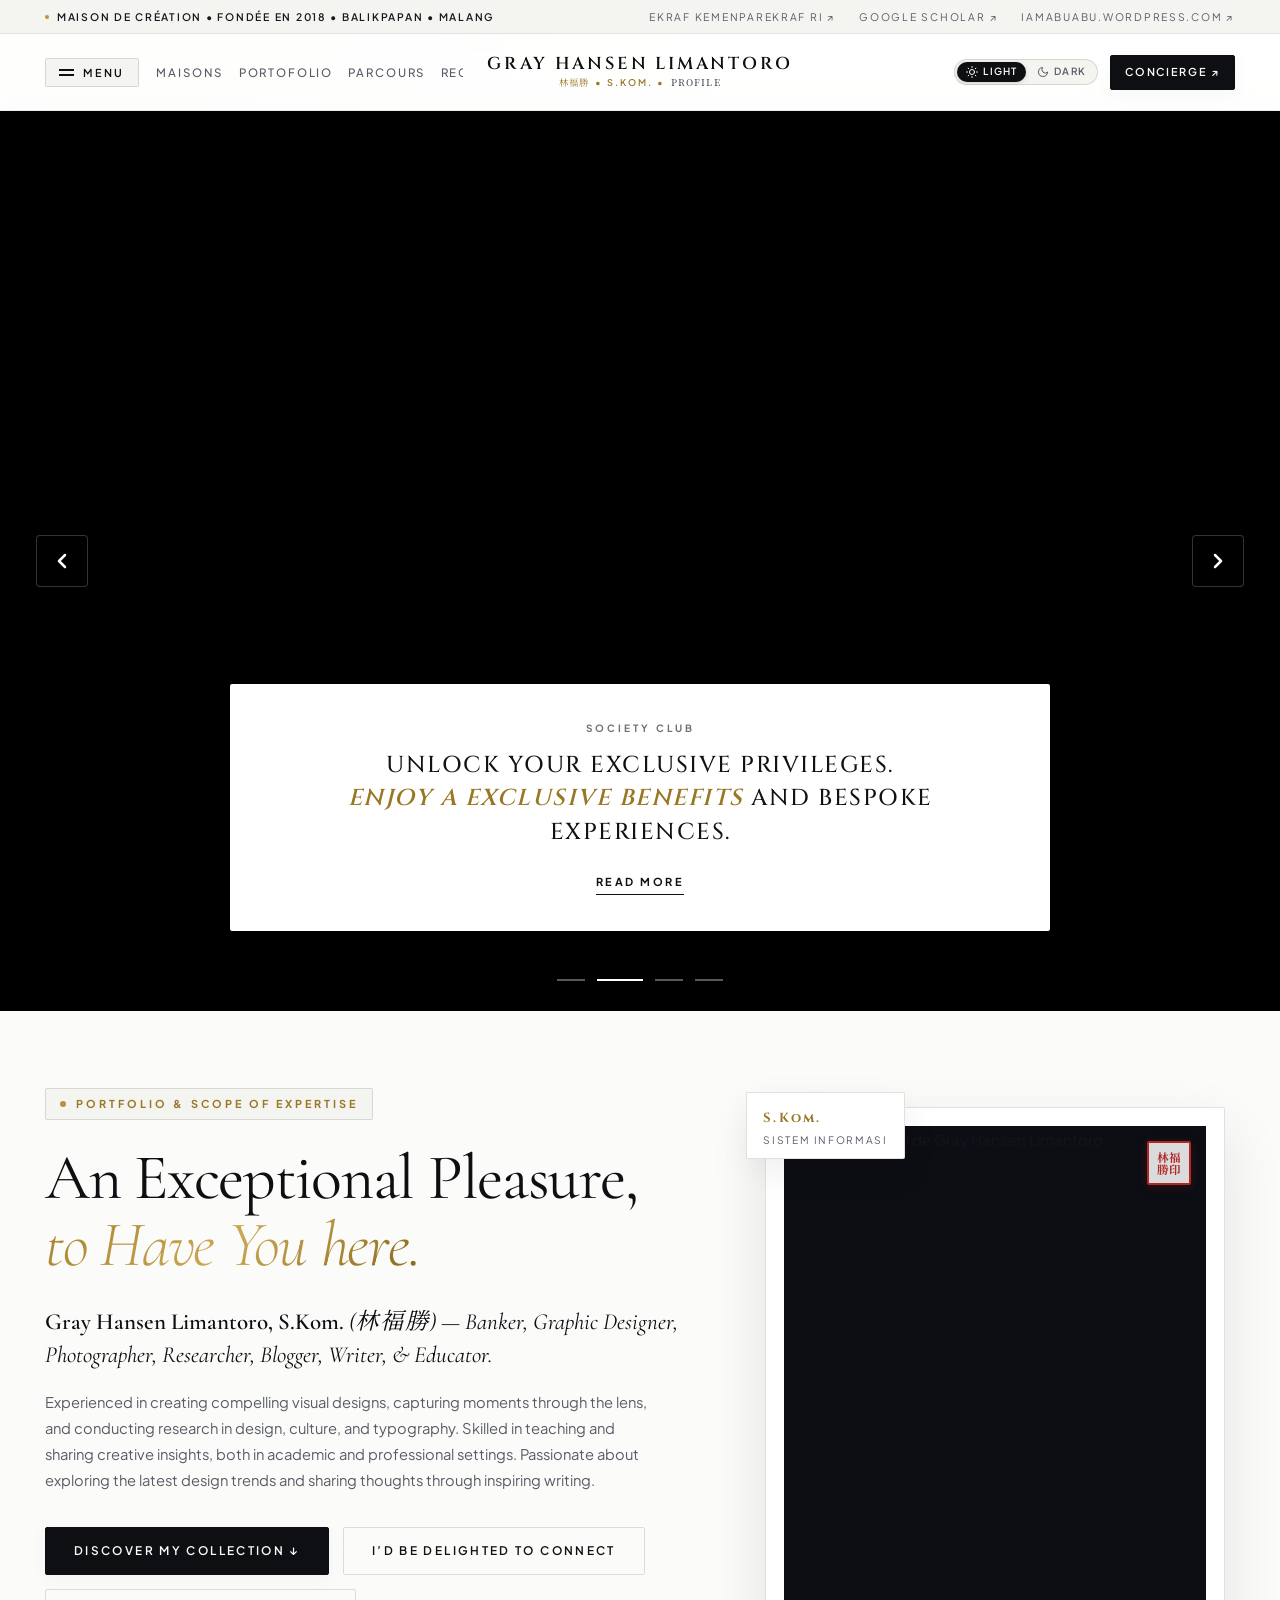
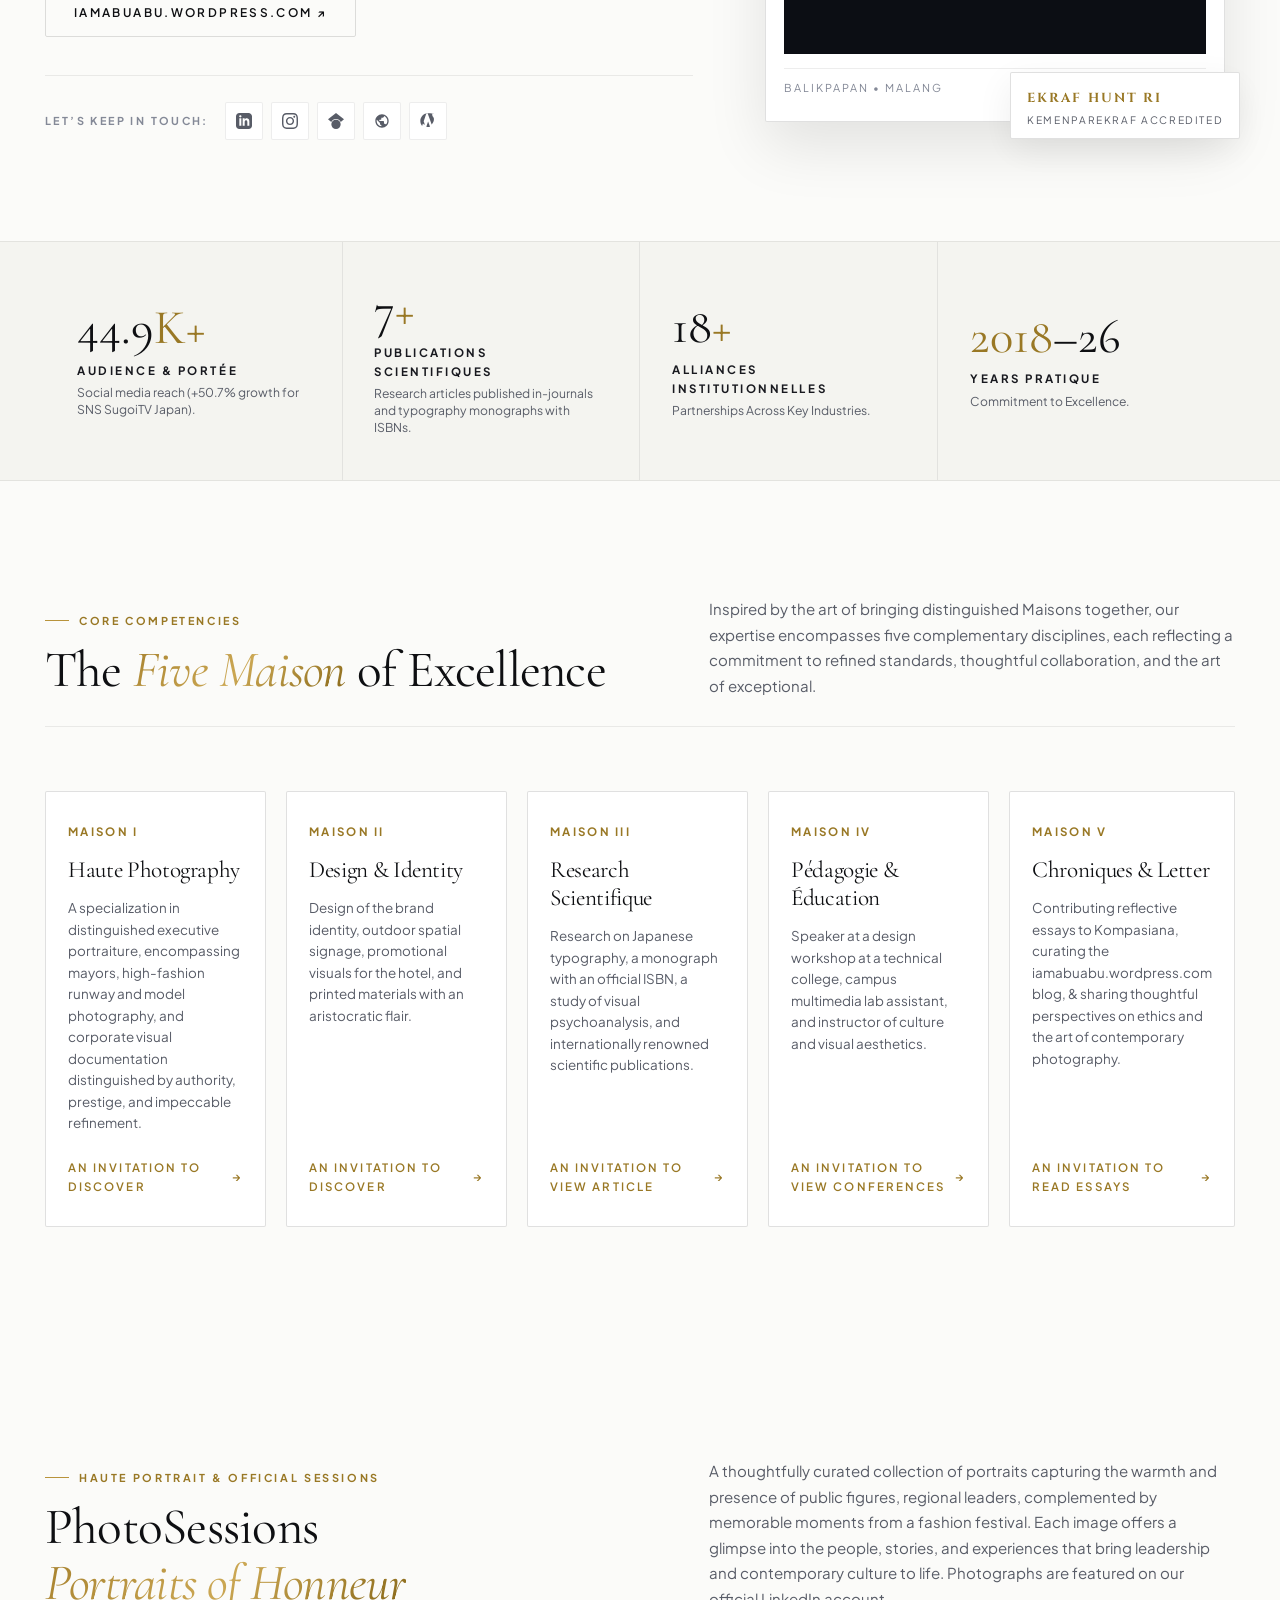
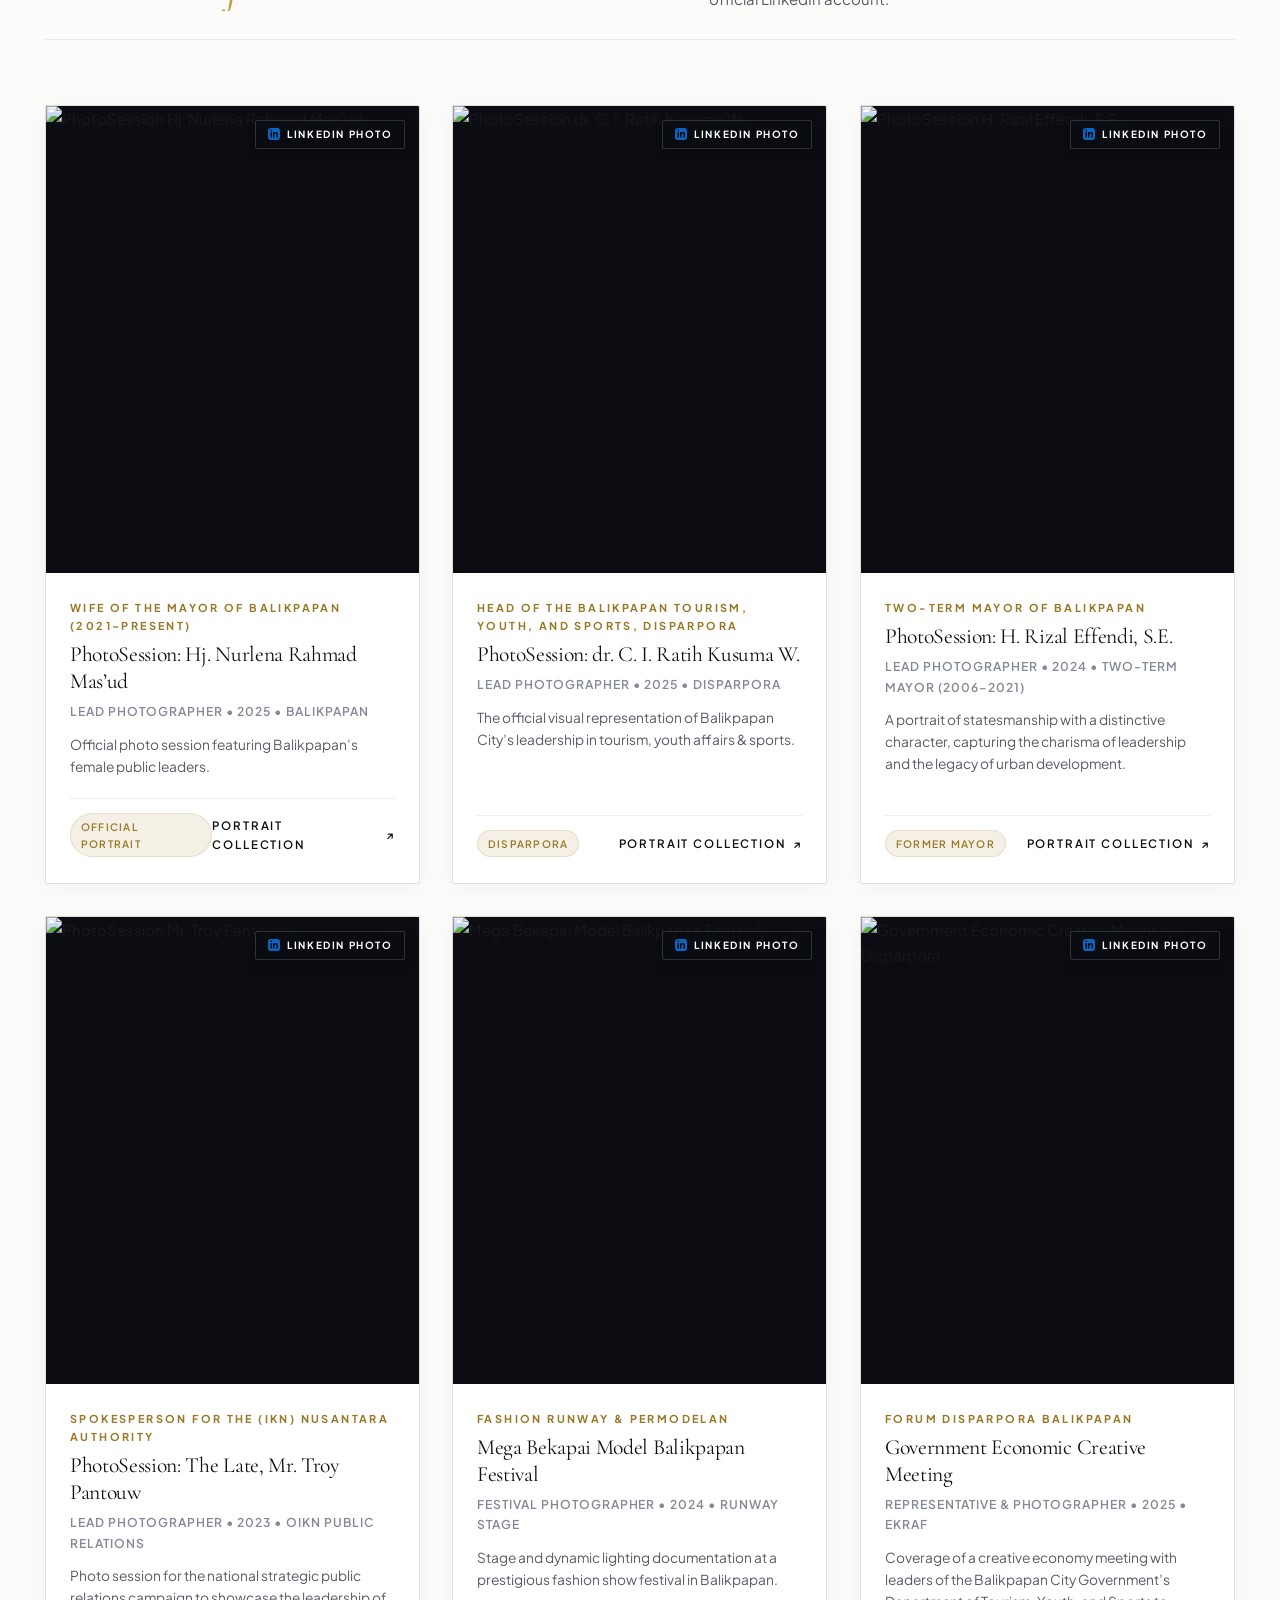
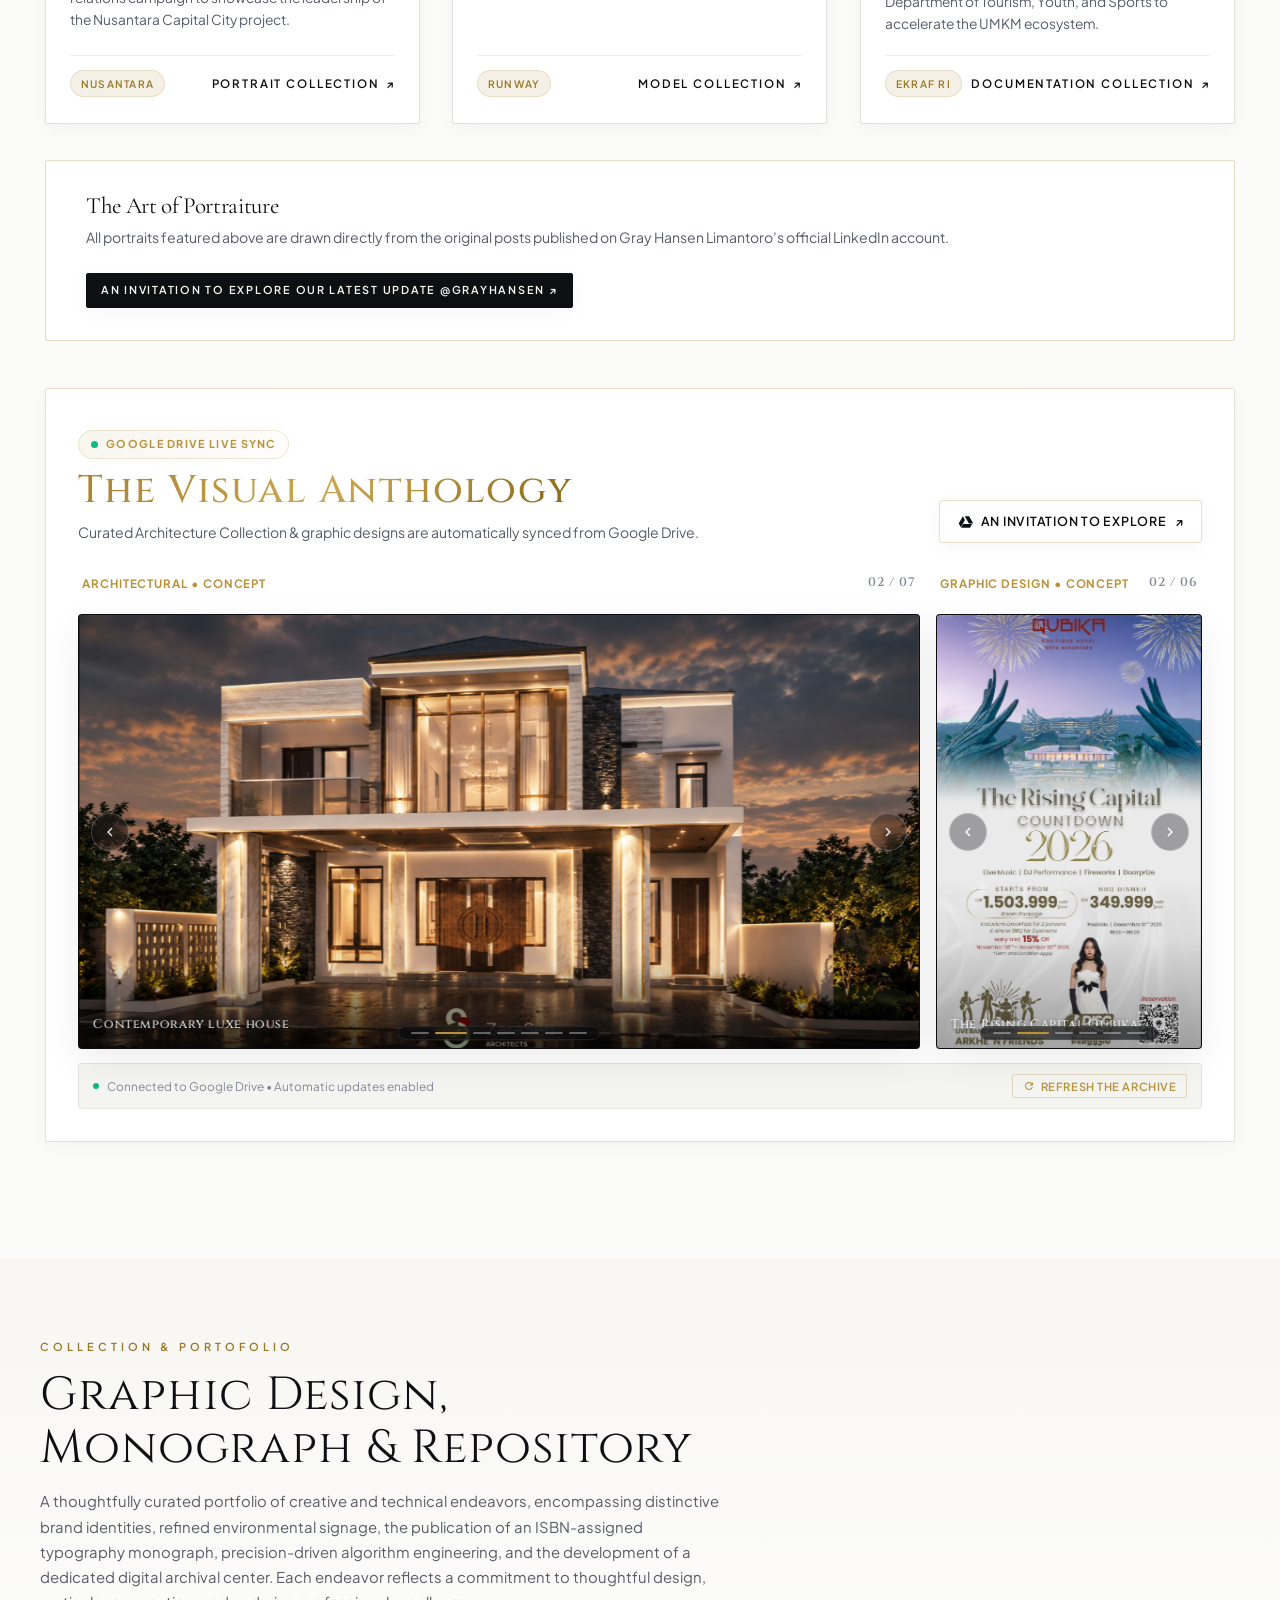
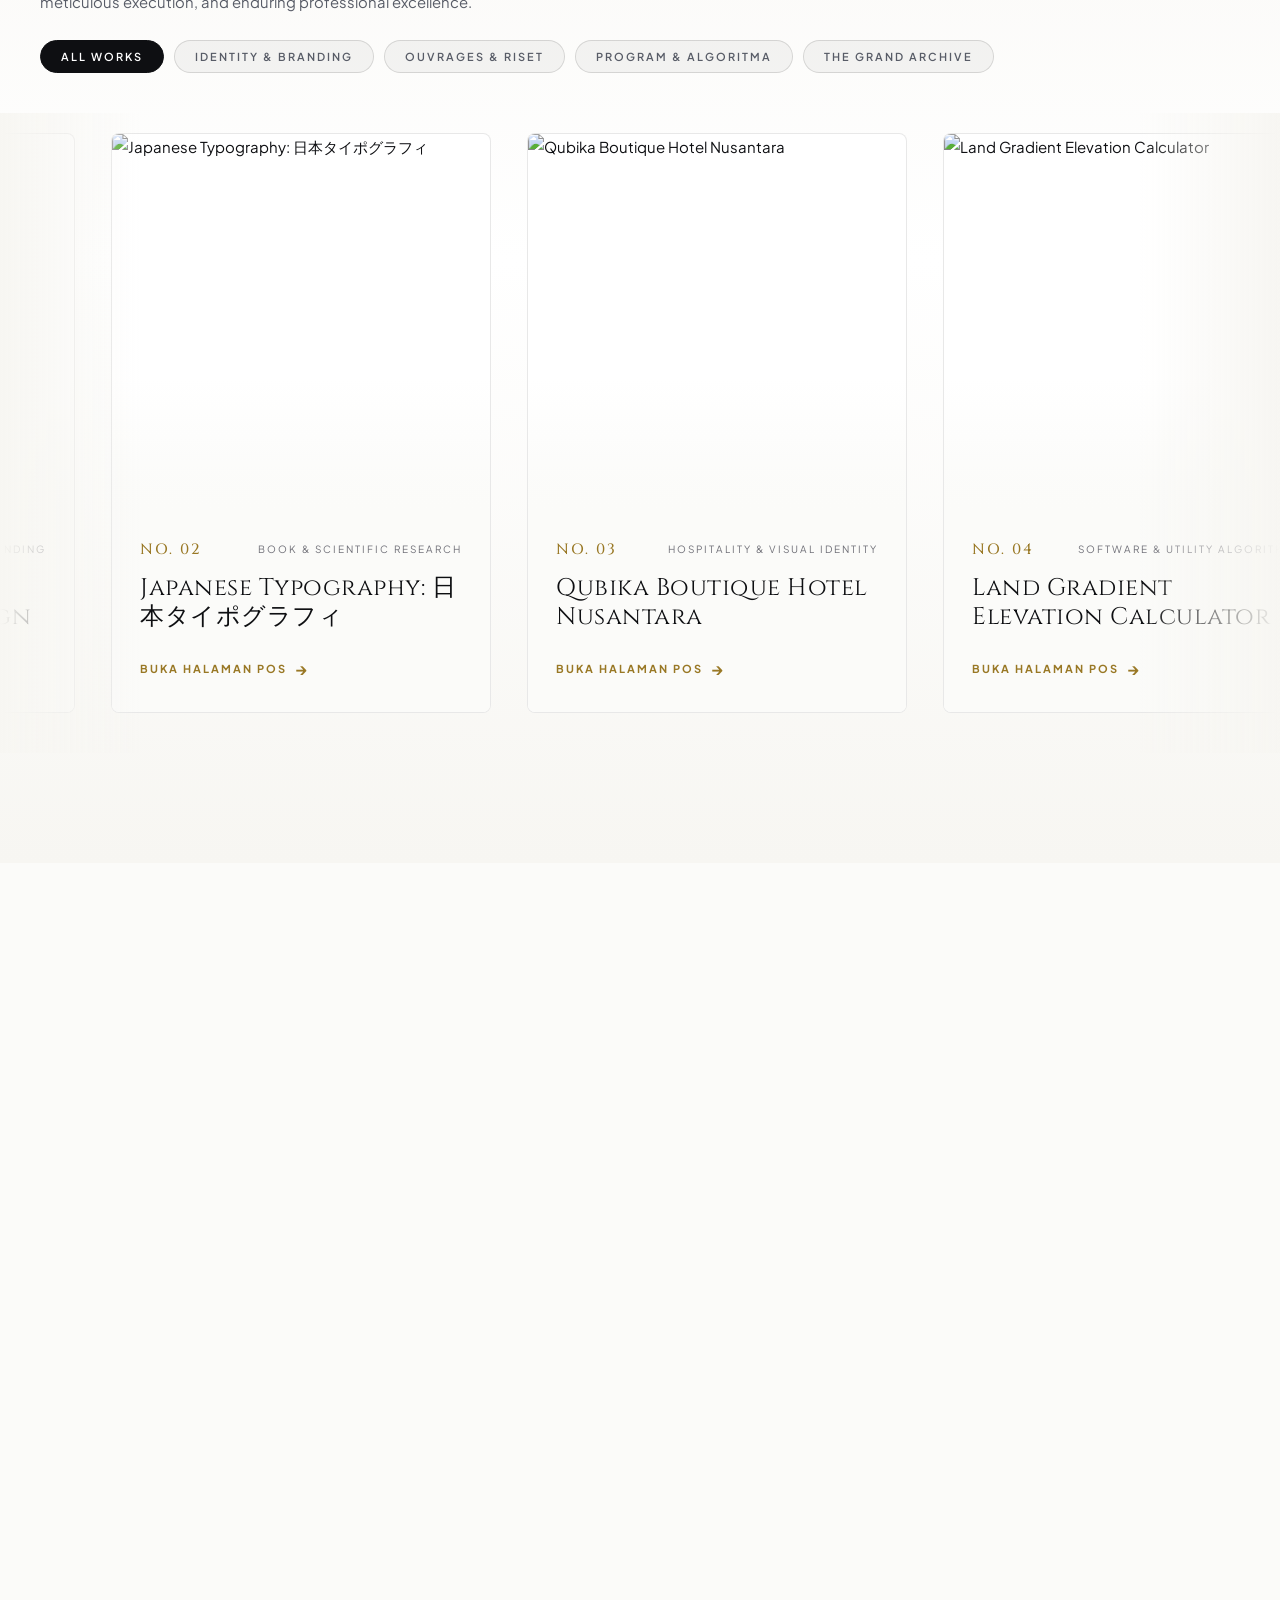
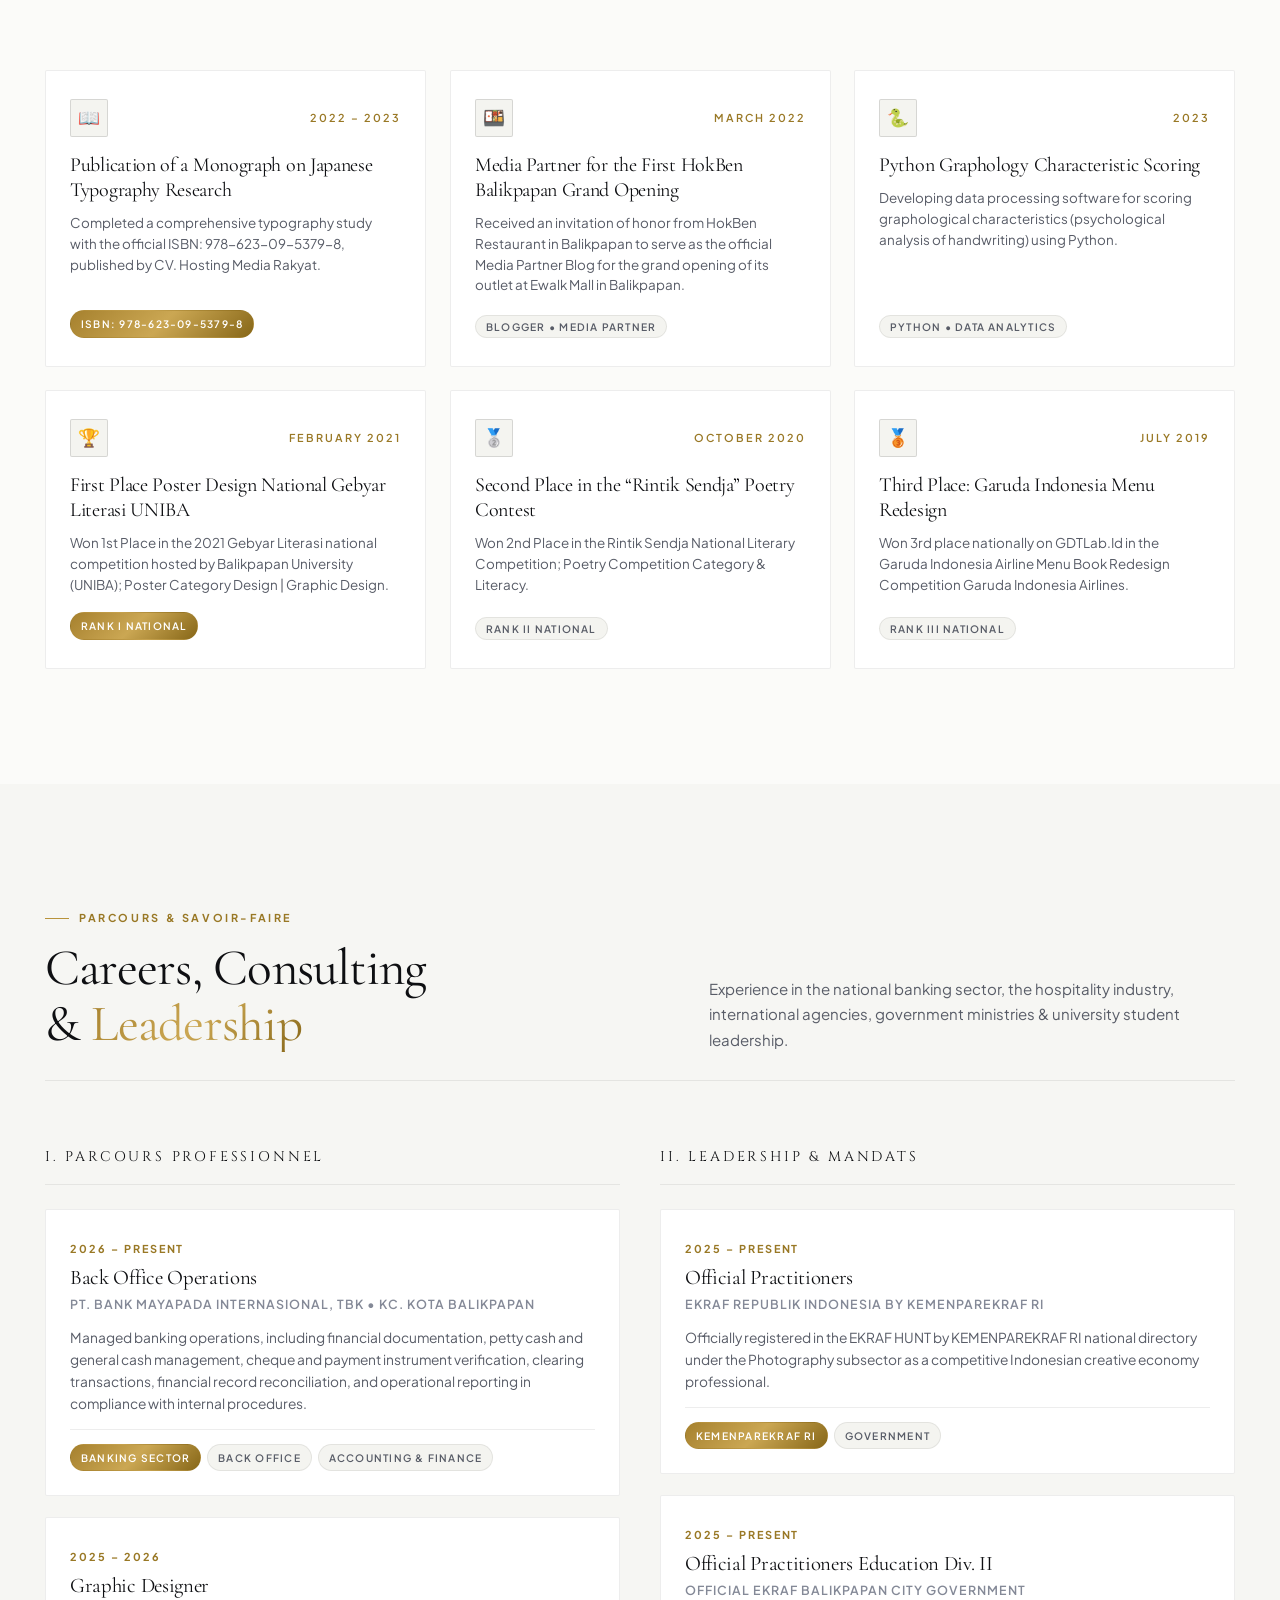
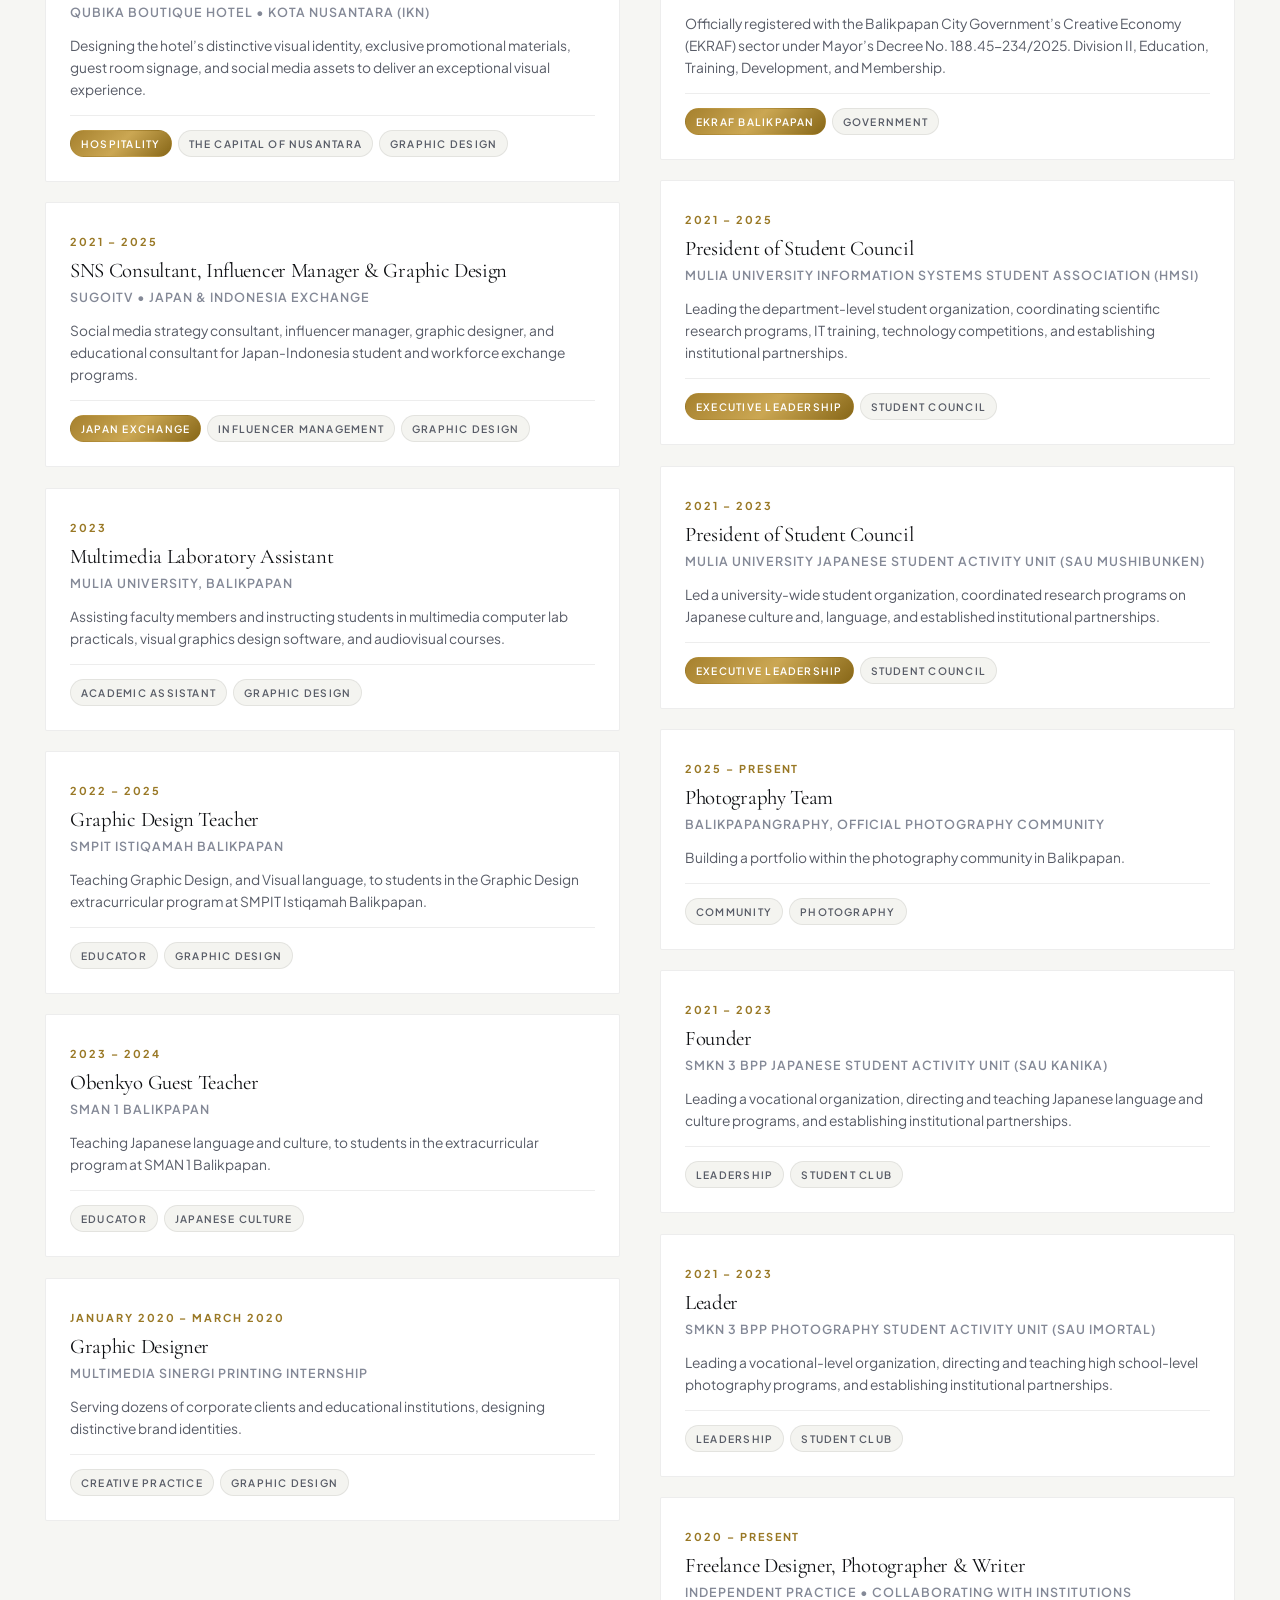
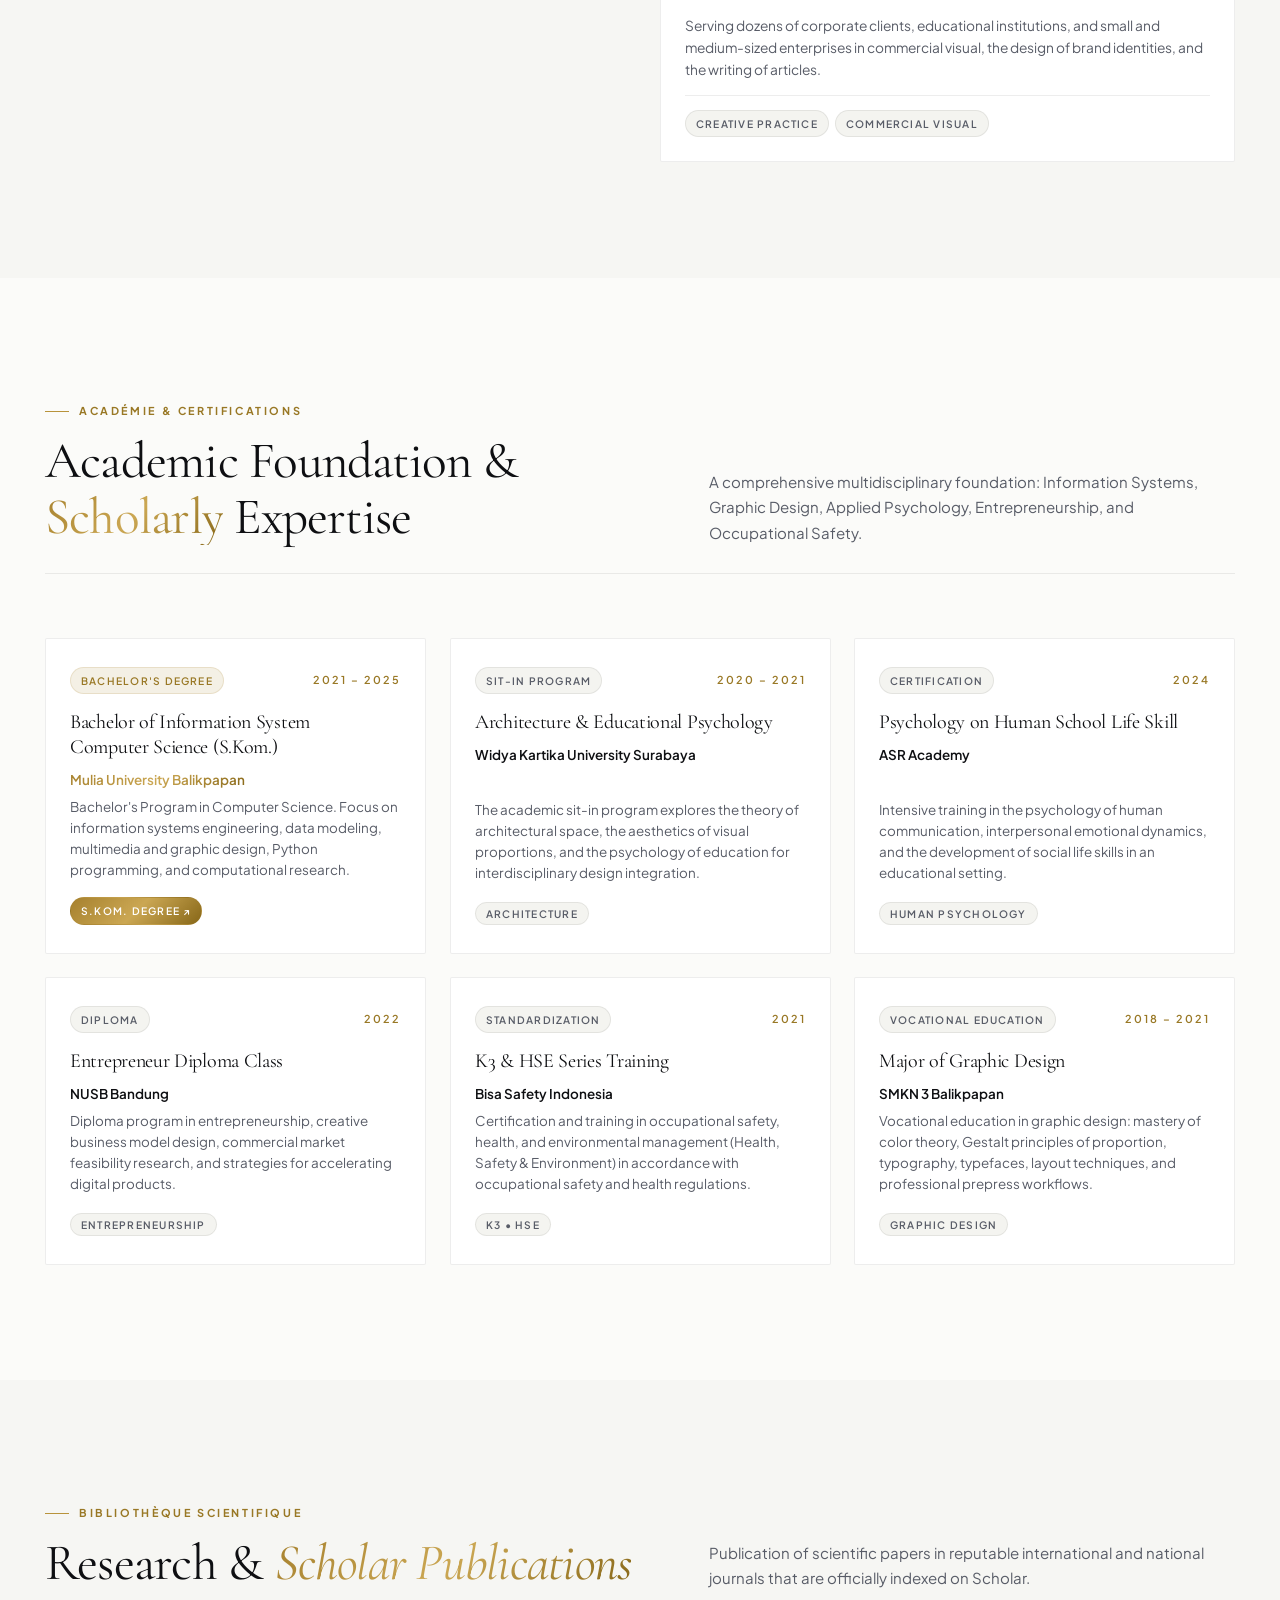
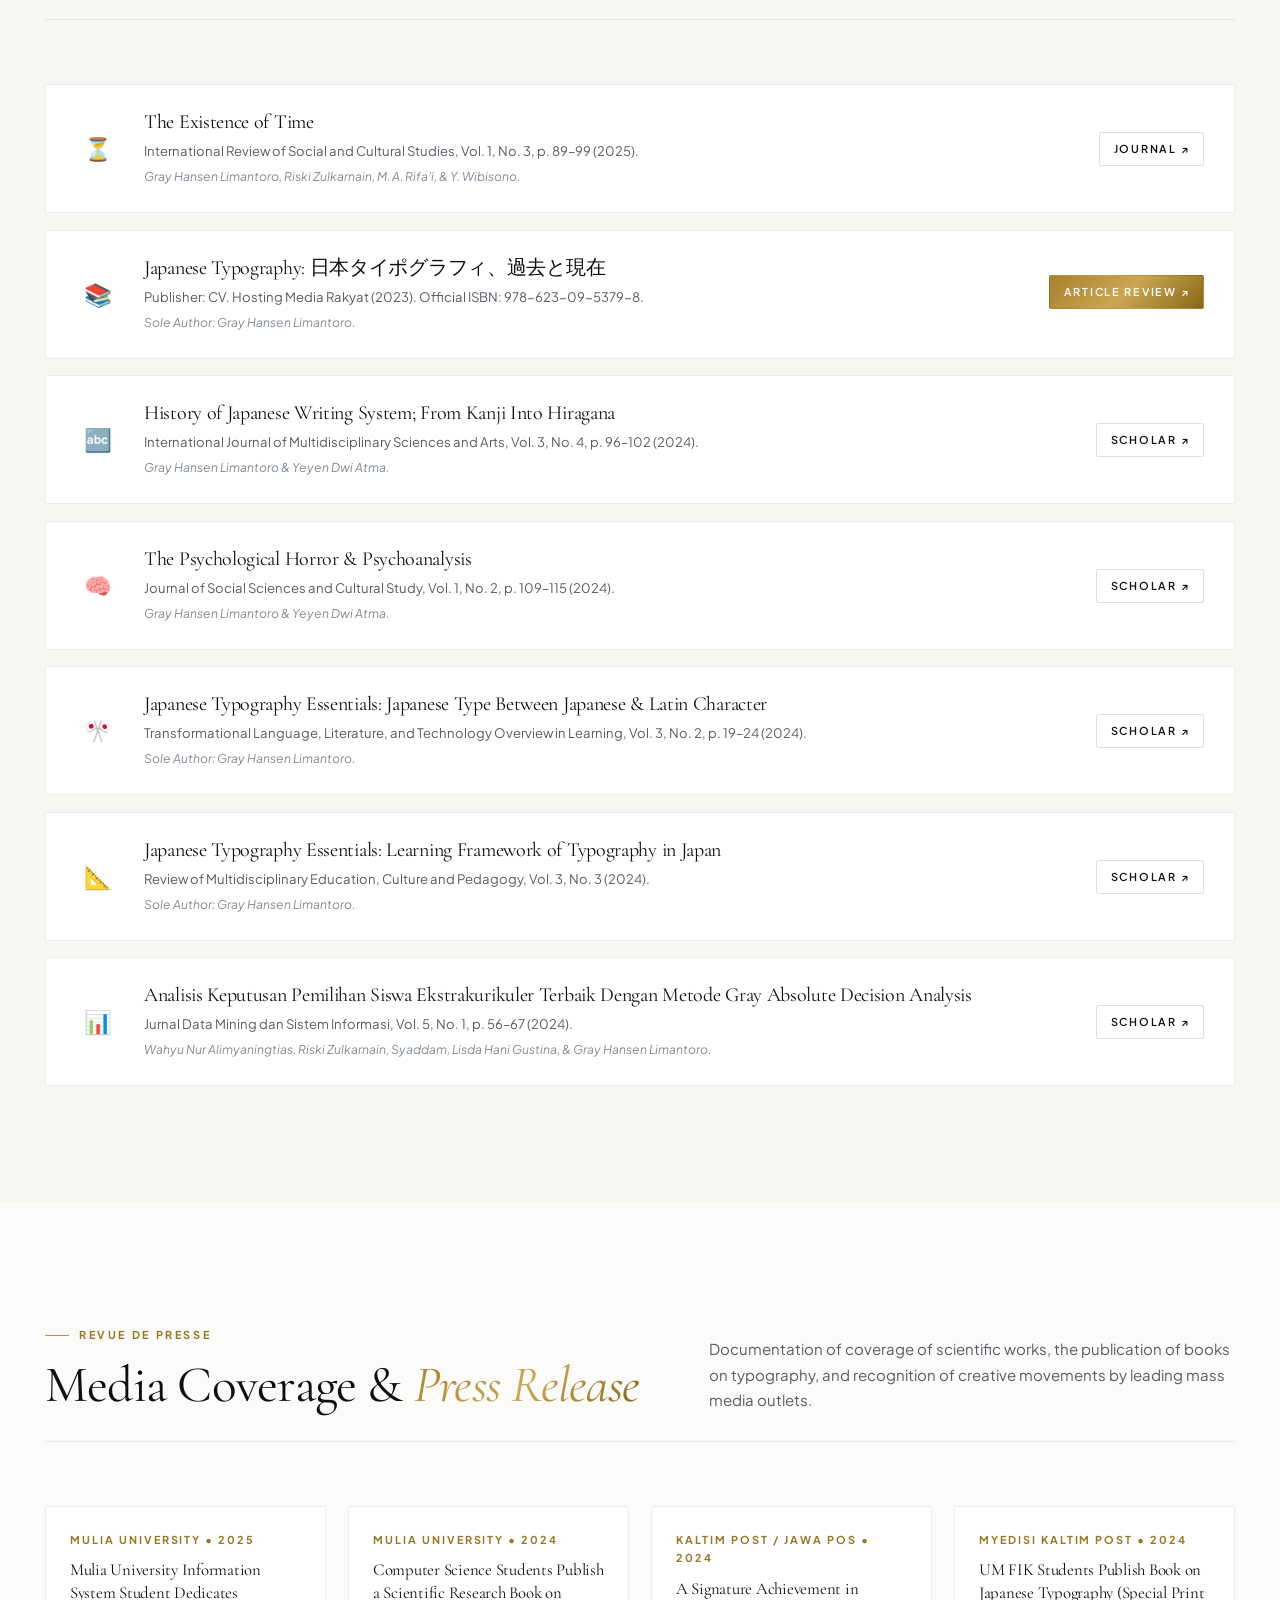
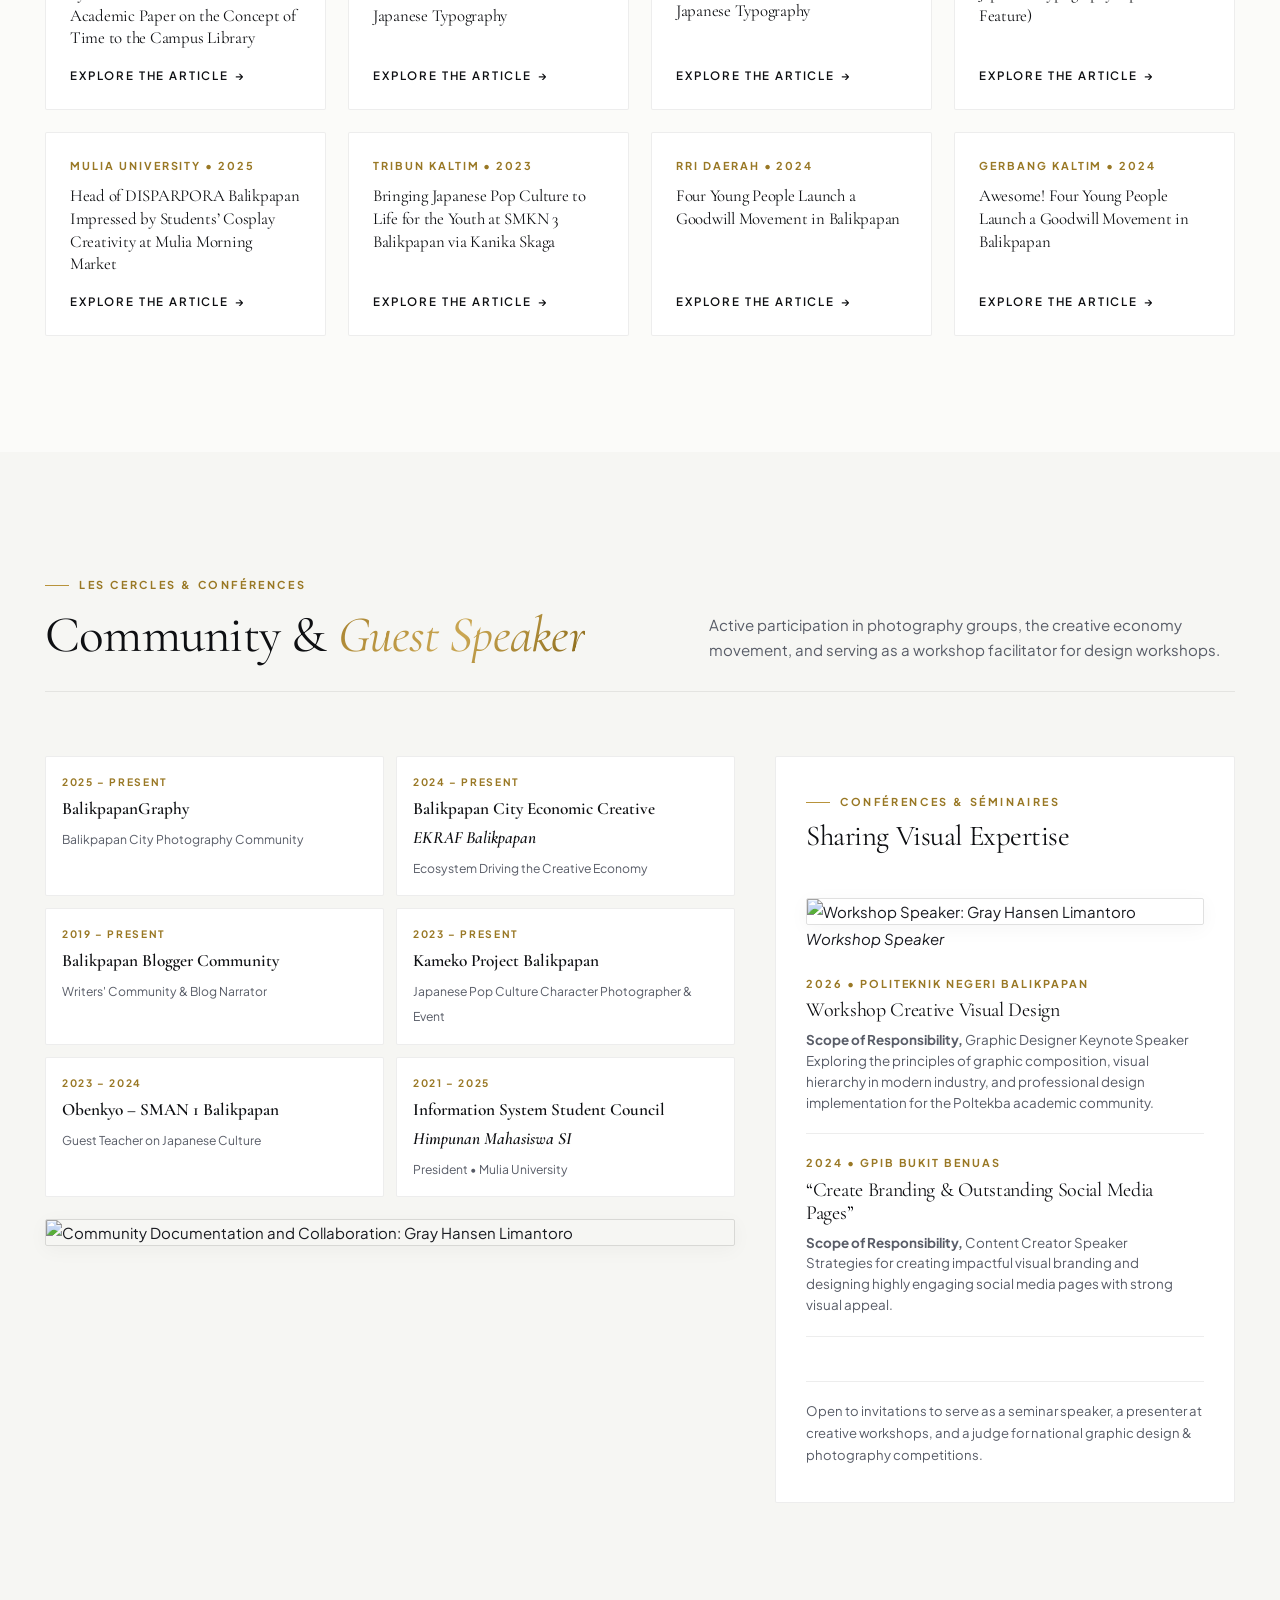
==== commit 6debc04b: "Update index.html" ====
--- a/cv-gray-hansen/index.html
+++ b/cv-gray-hansen/index.html
@@ -239,31 +239,6 @@
     .slide-dot.active {
       background: #FFFFFF;
       width: 46px;
-    }
-
-    @media (max-width: 768px) {
-      .hero-floating-card {
-        padding: 24px 20px;
-        bottom: 50px;
-        width: 92%;
-      }
-
-      .card-headline {
-        font-size: 15px;
-      }
-
-      .slide-nav-btn {
-        width: 40px;
-        height: 40px;
-      }
-
-      .slide-nav-btn.prev-btn {
-        left: 14px;
-      }
-
-      .slide-nav-btn.next-btn {
-        right: 14px;
-      }
     }
 
     /* ==========================================================================
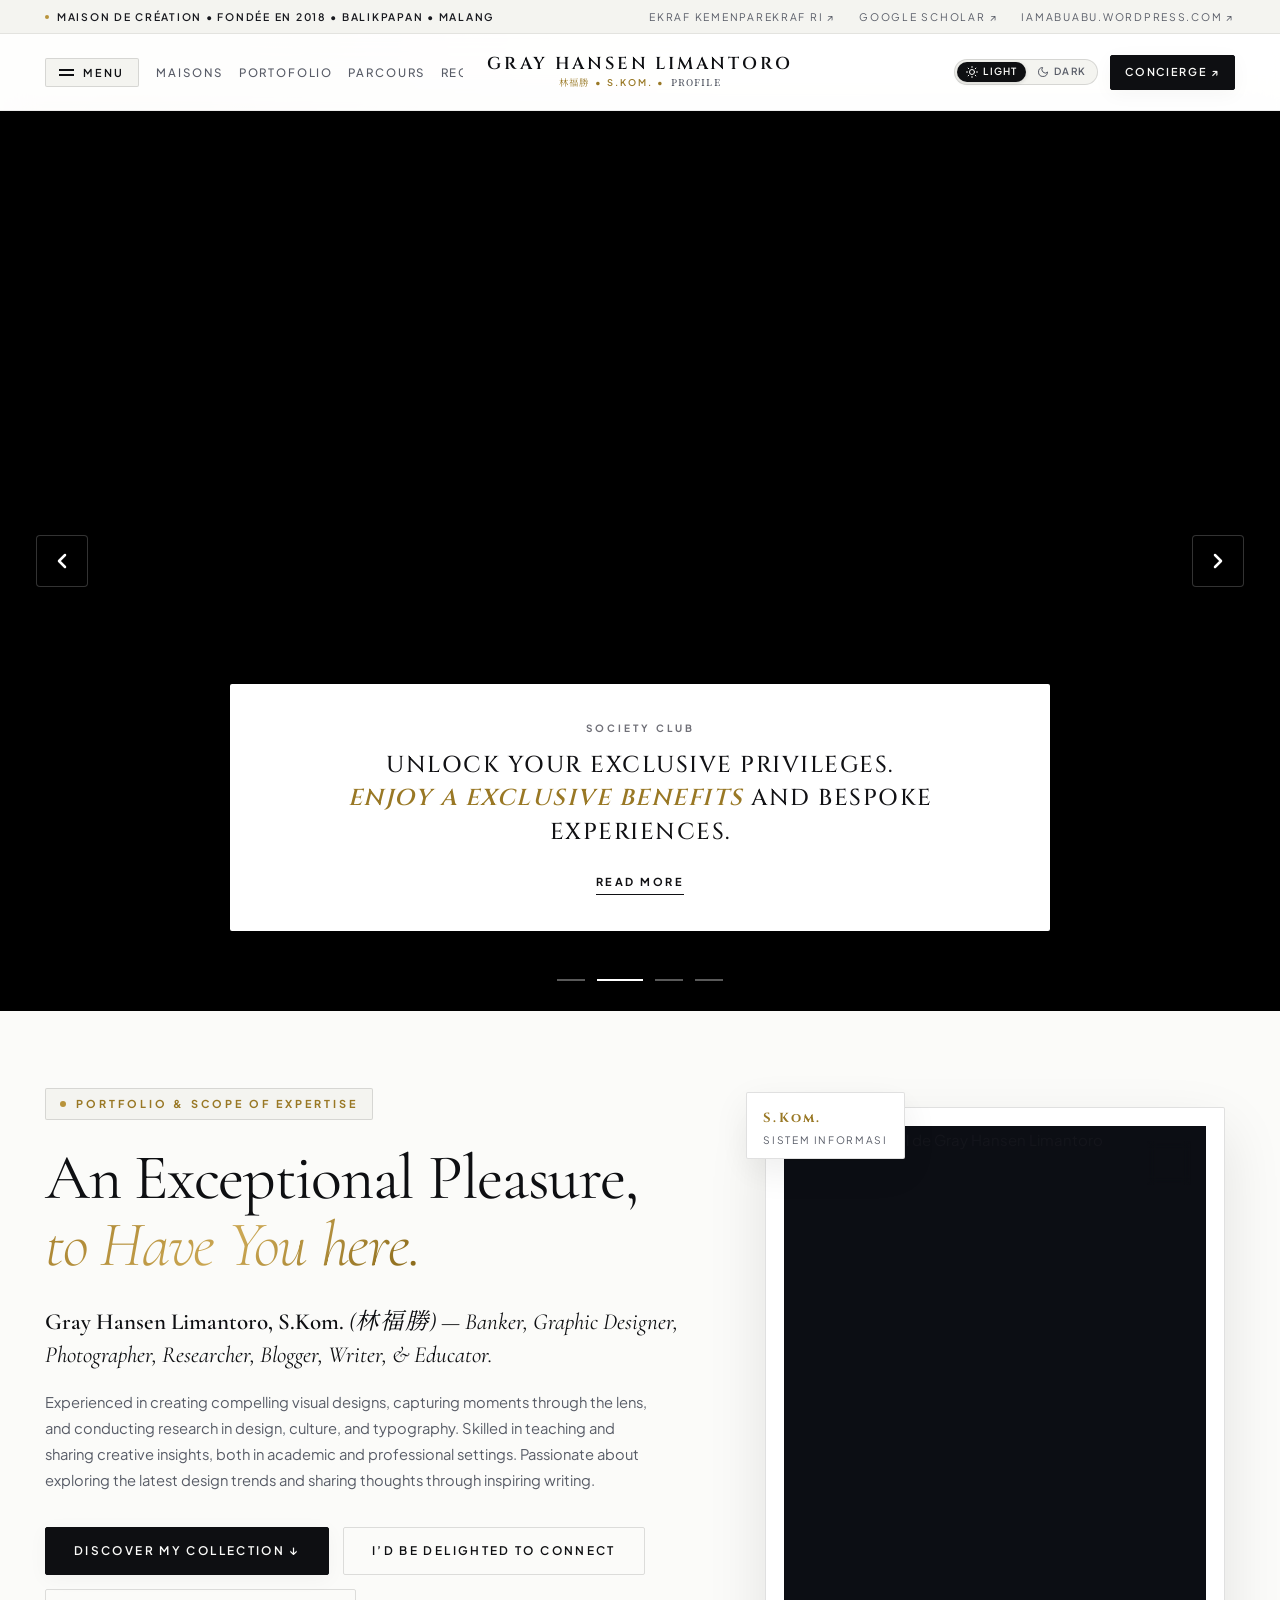
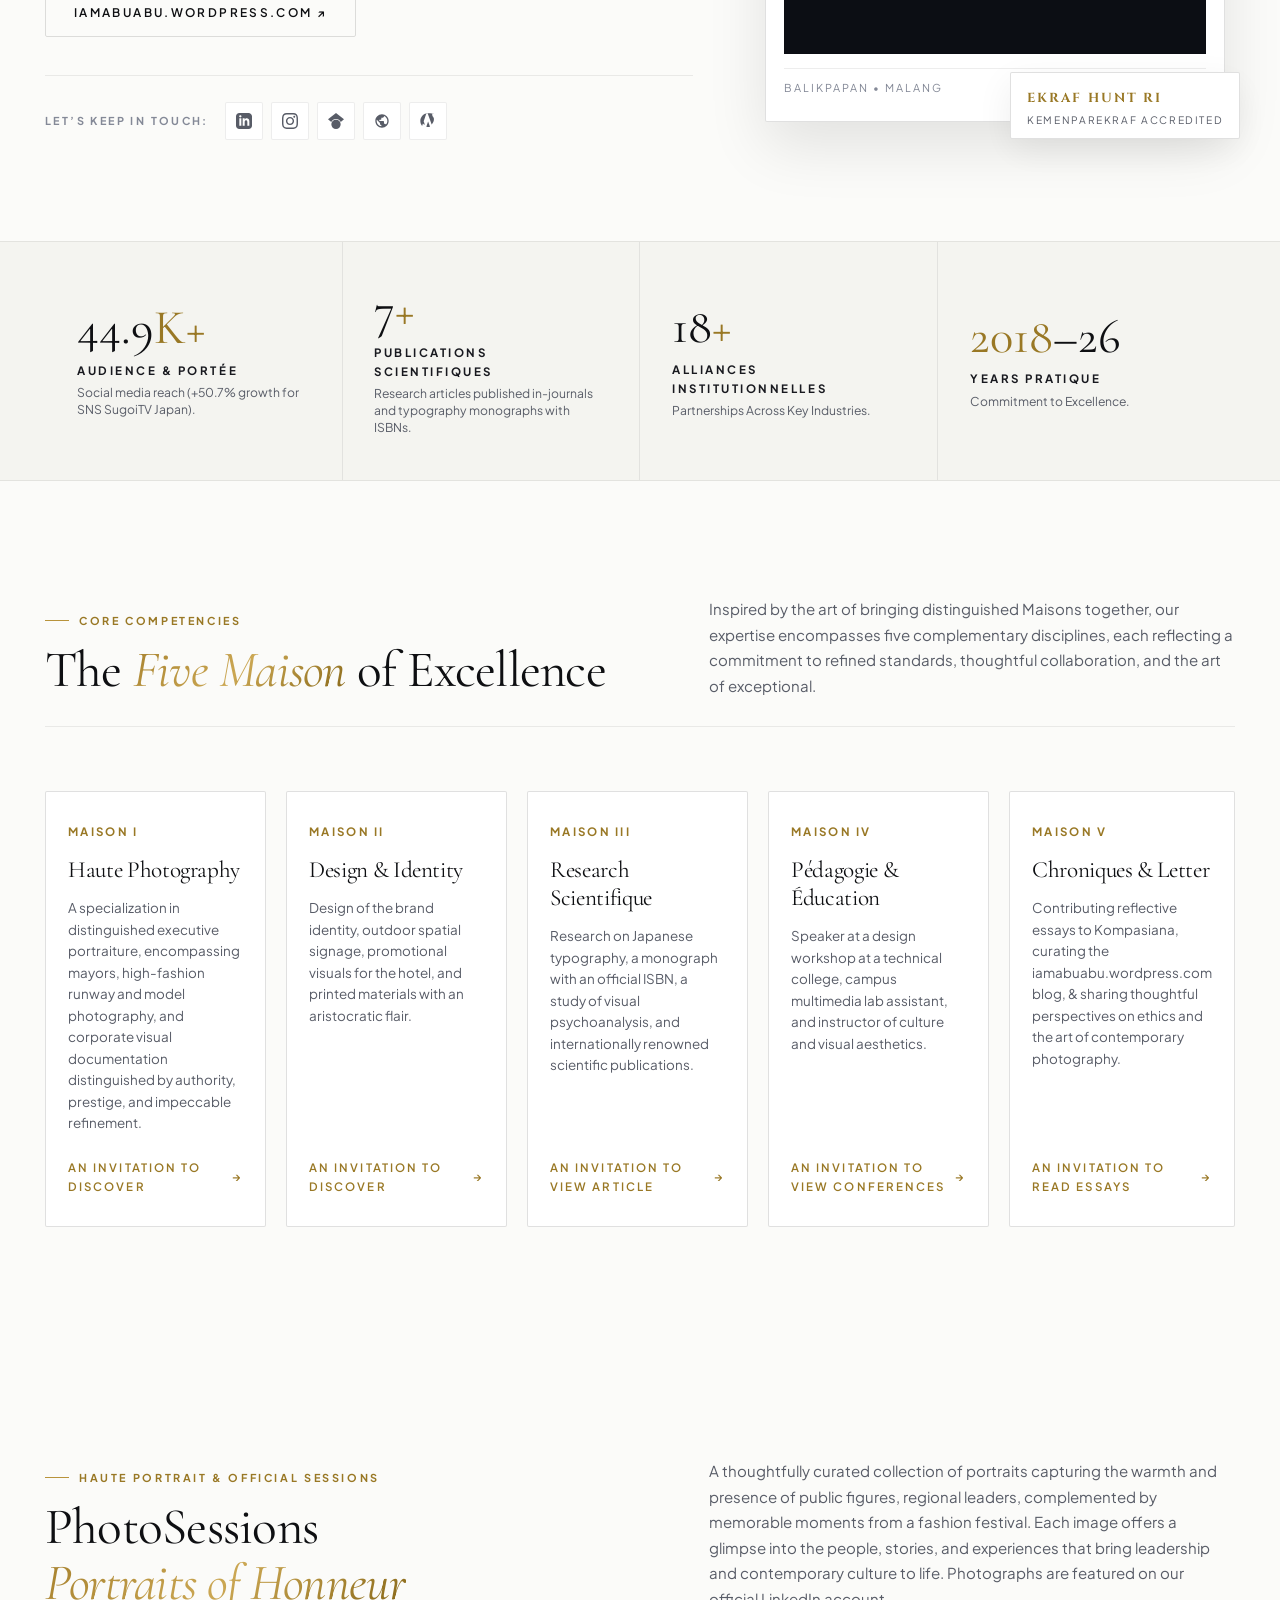
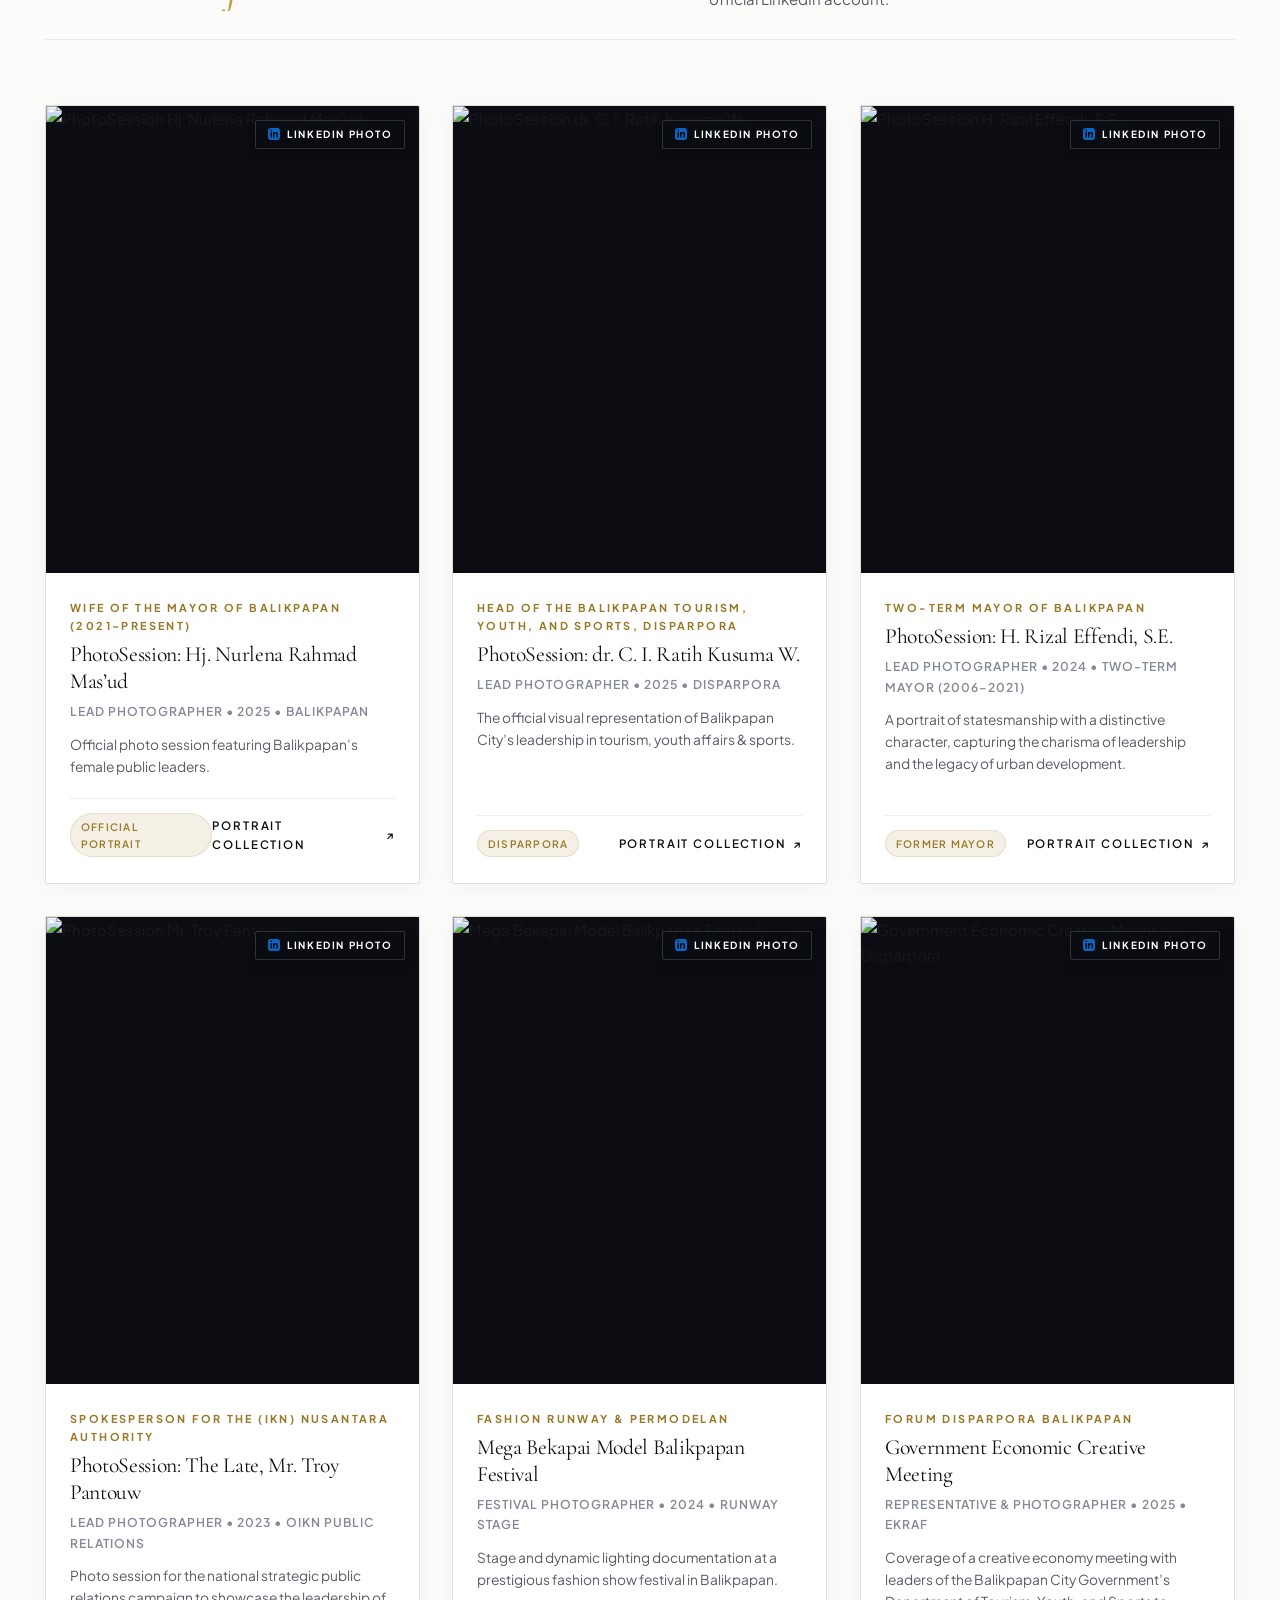
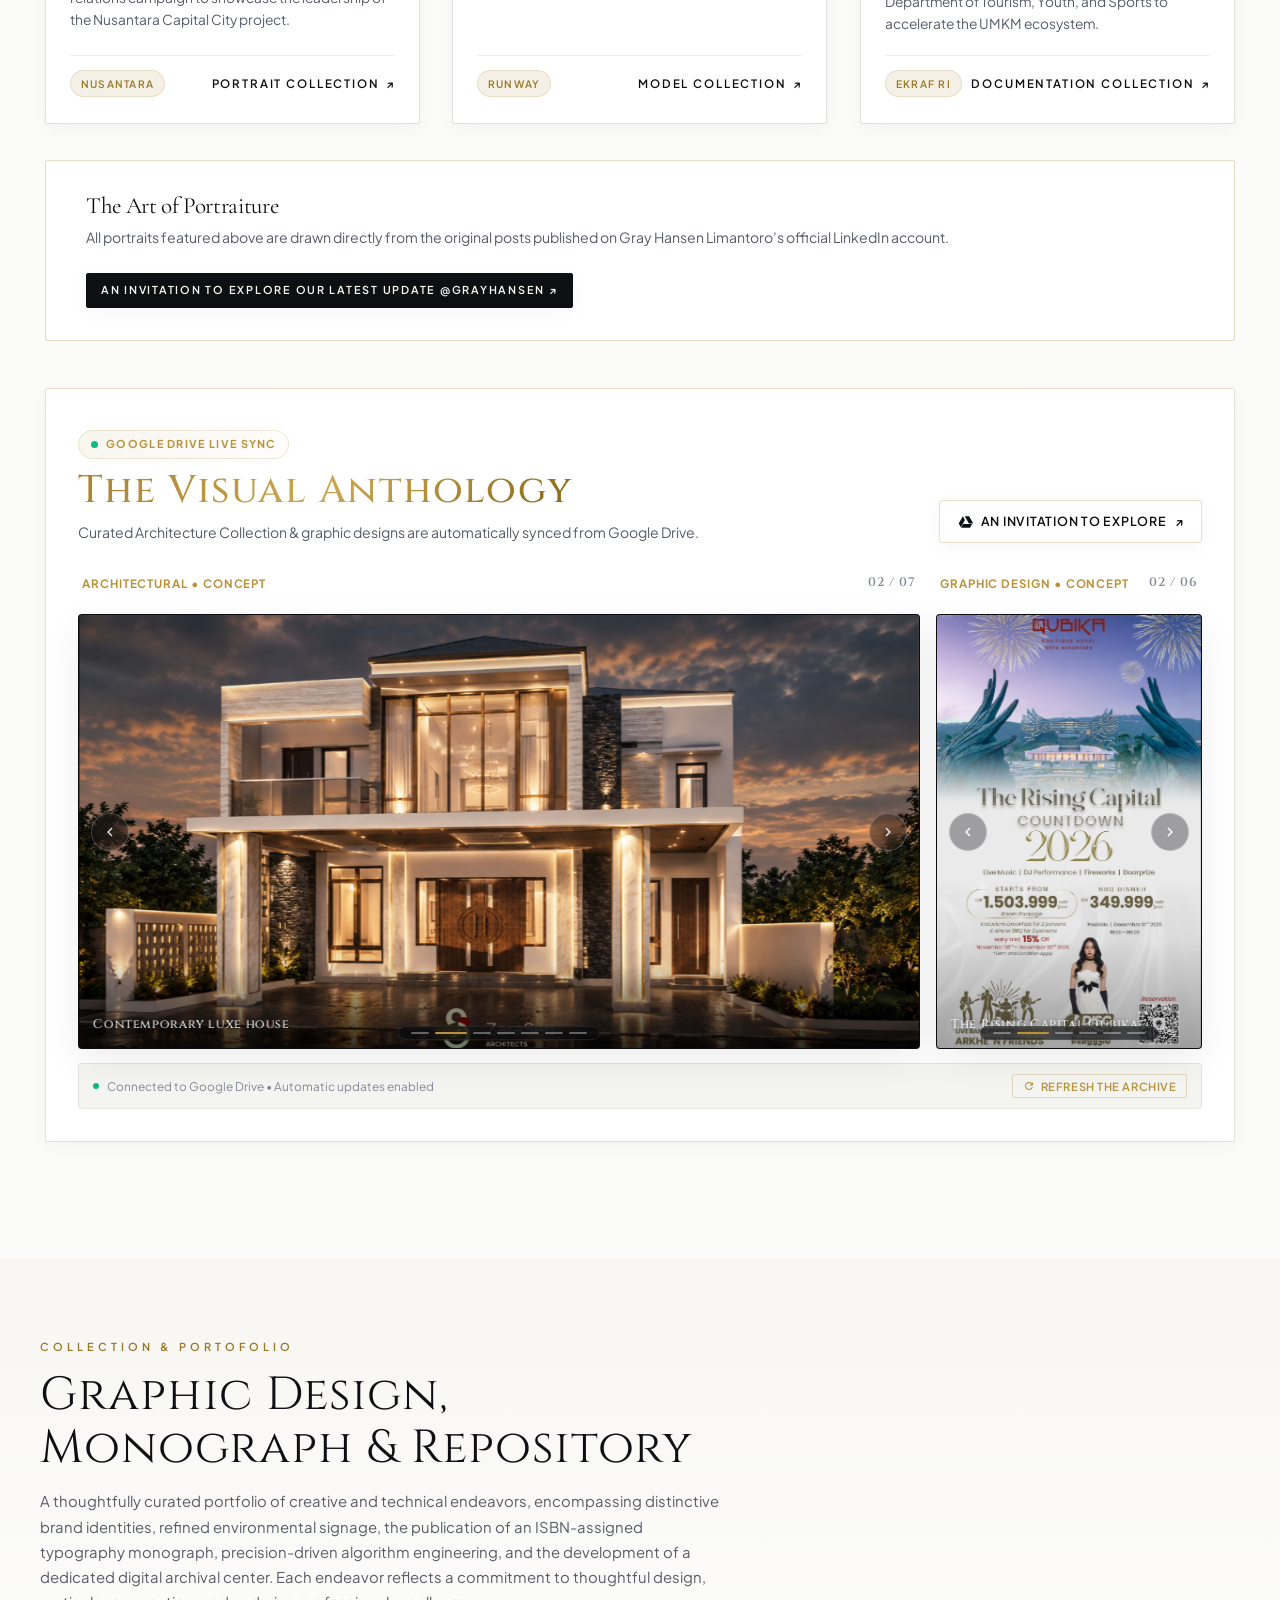
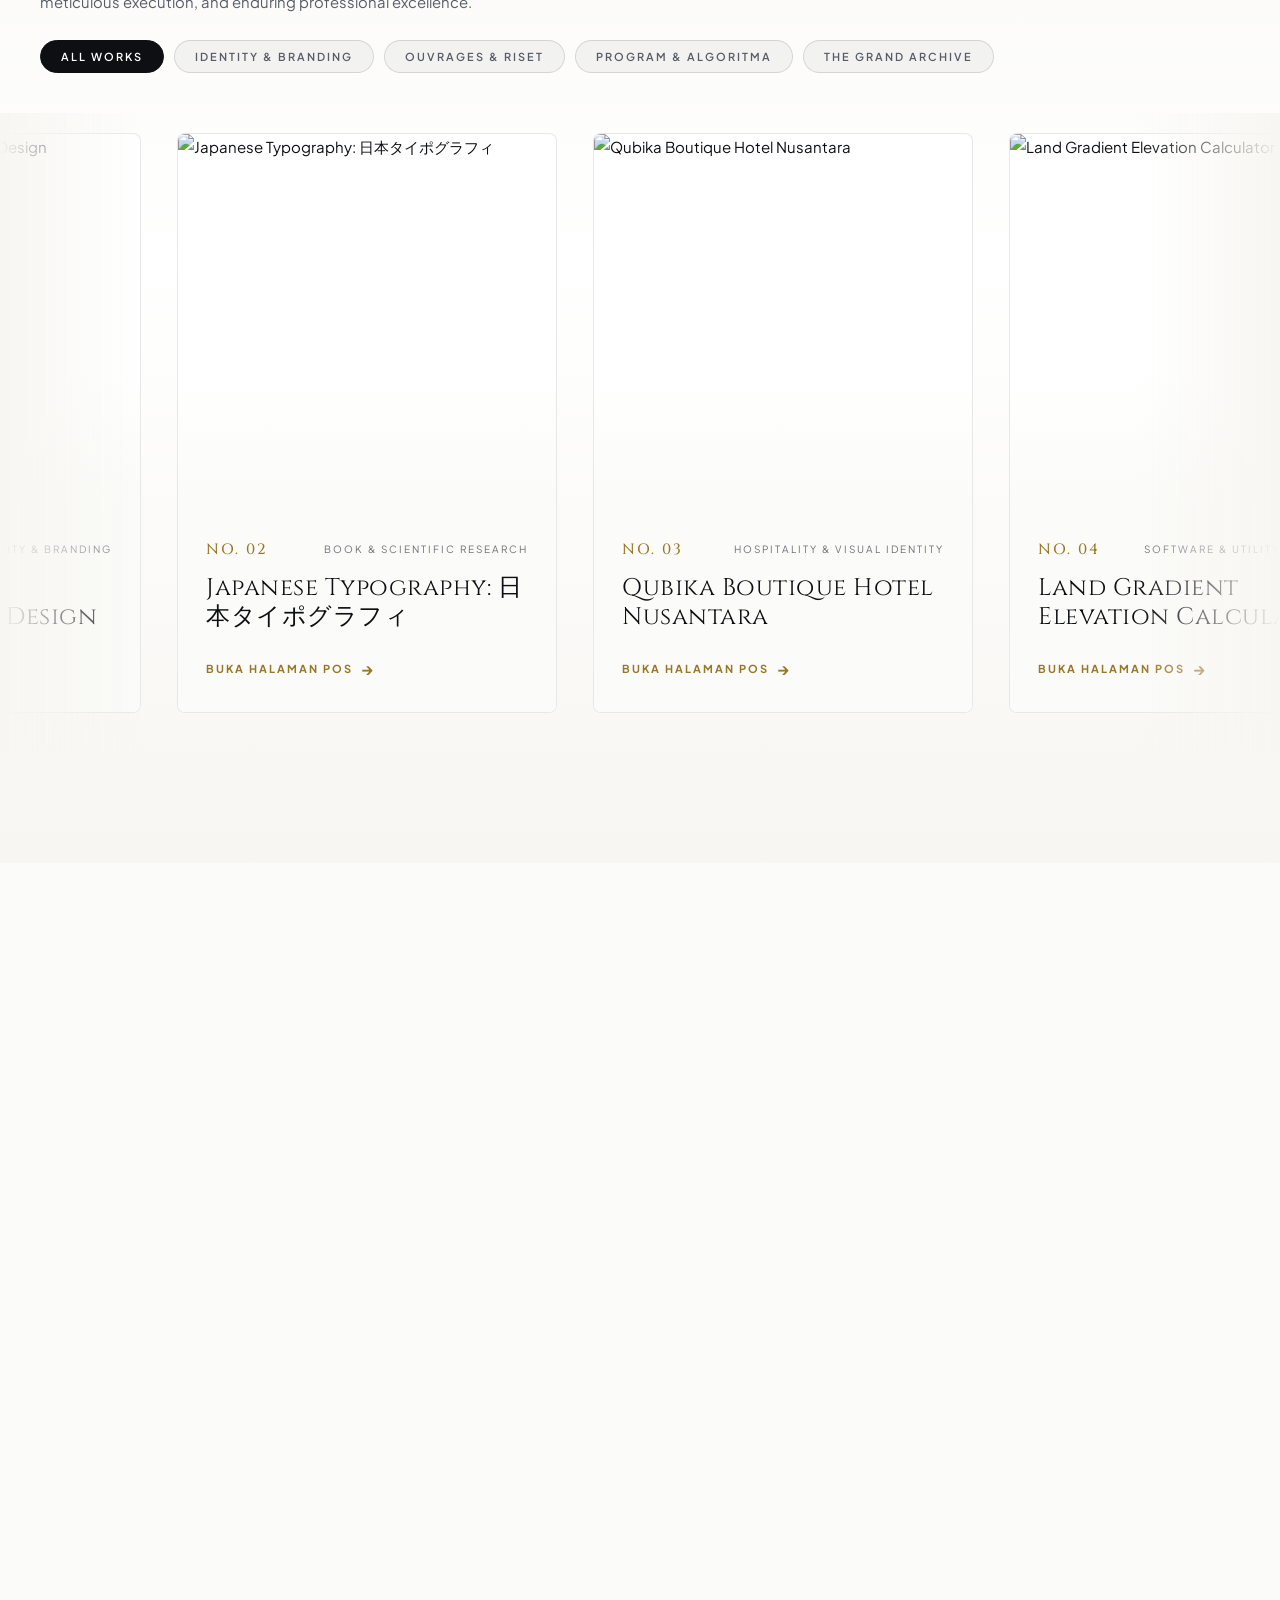
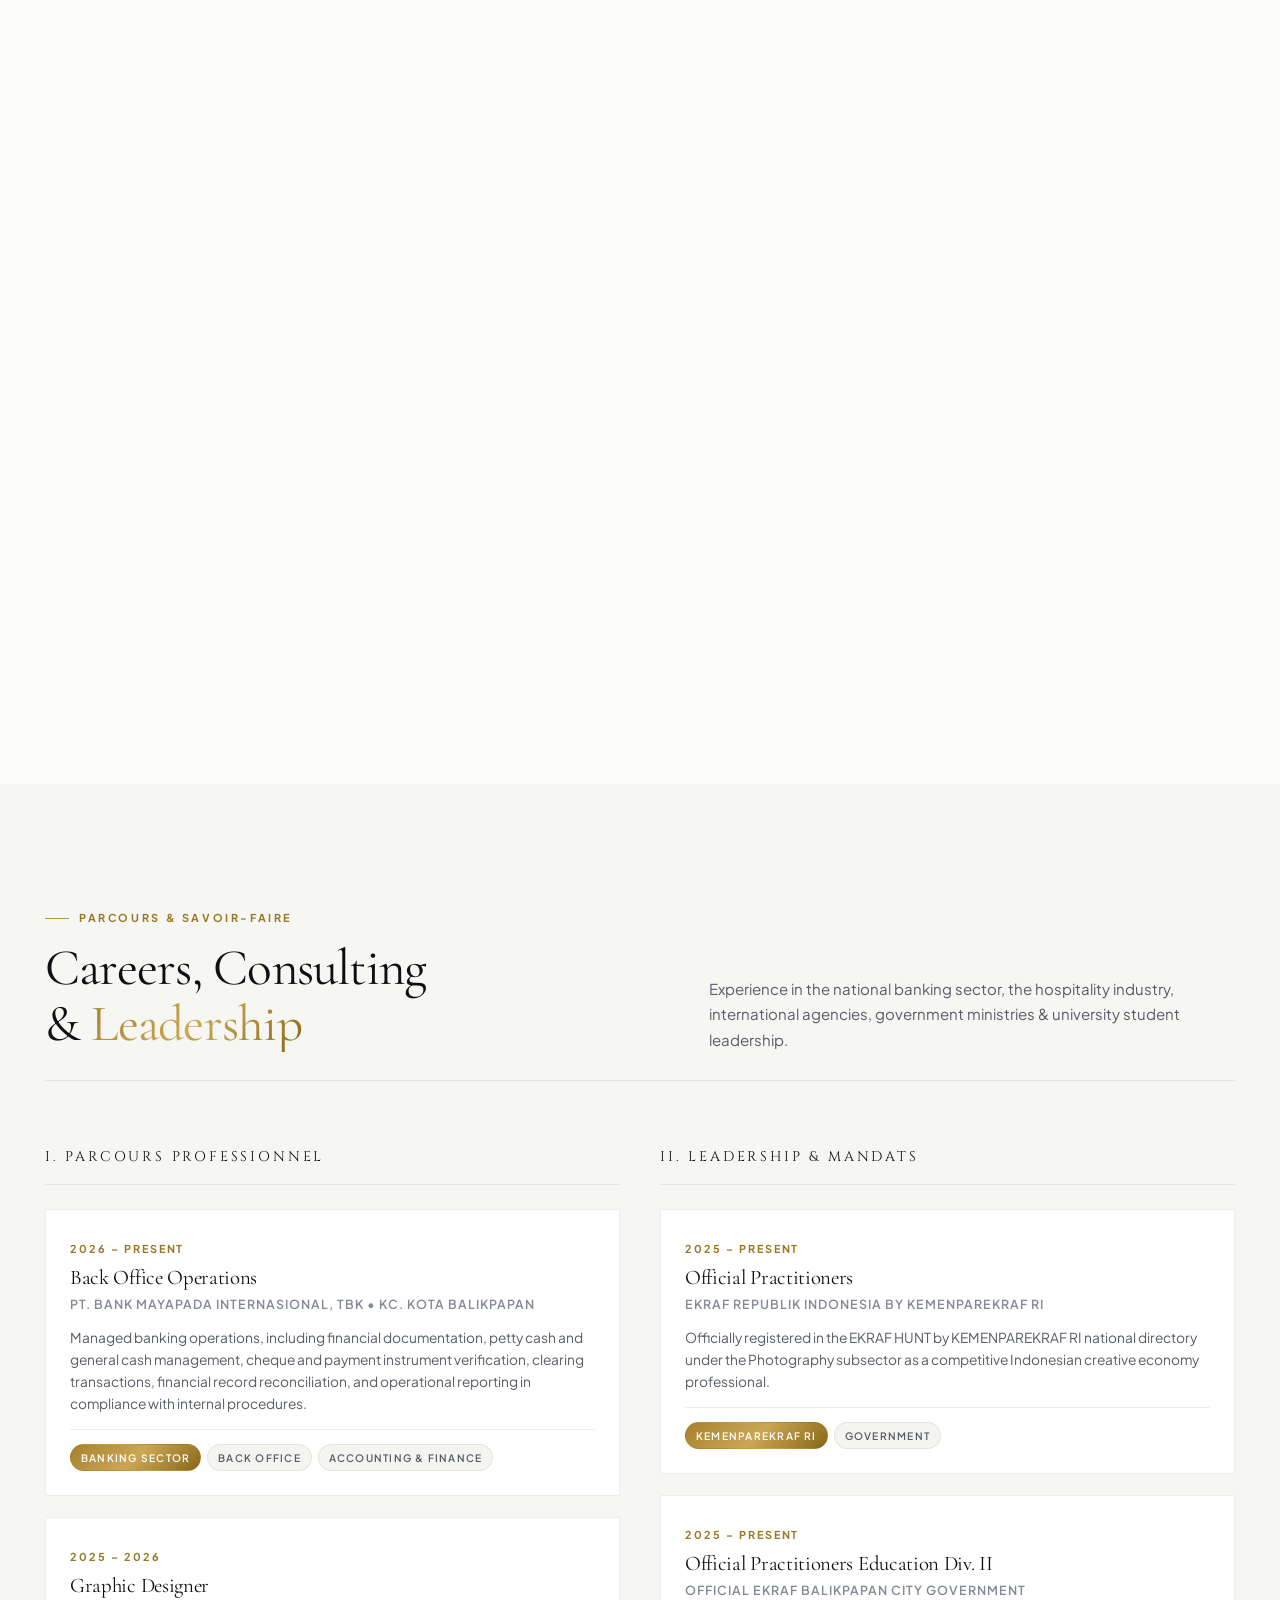
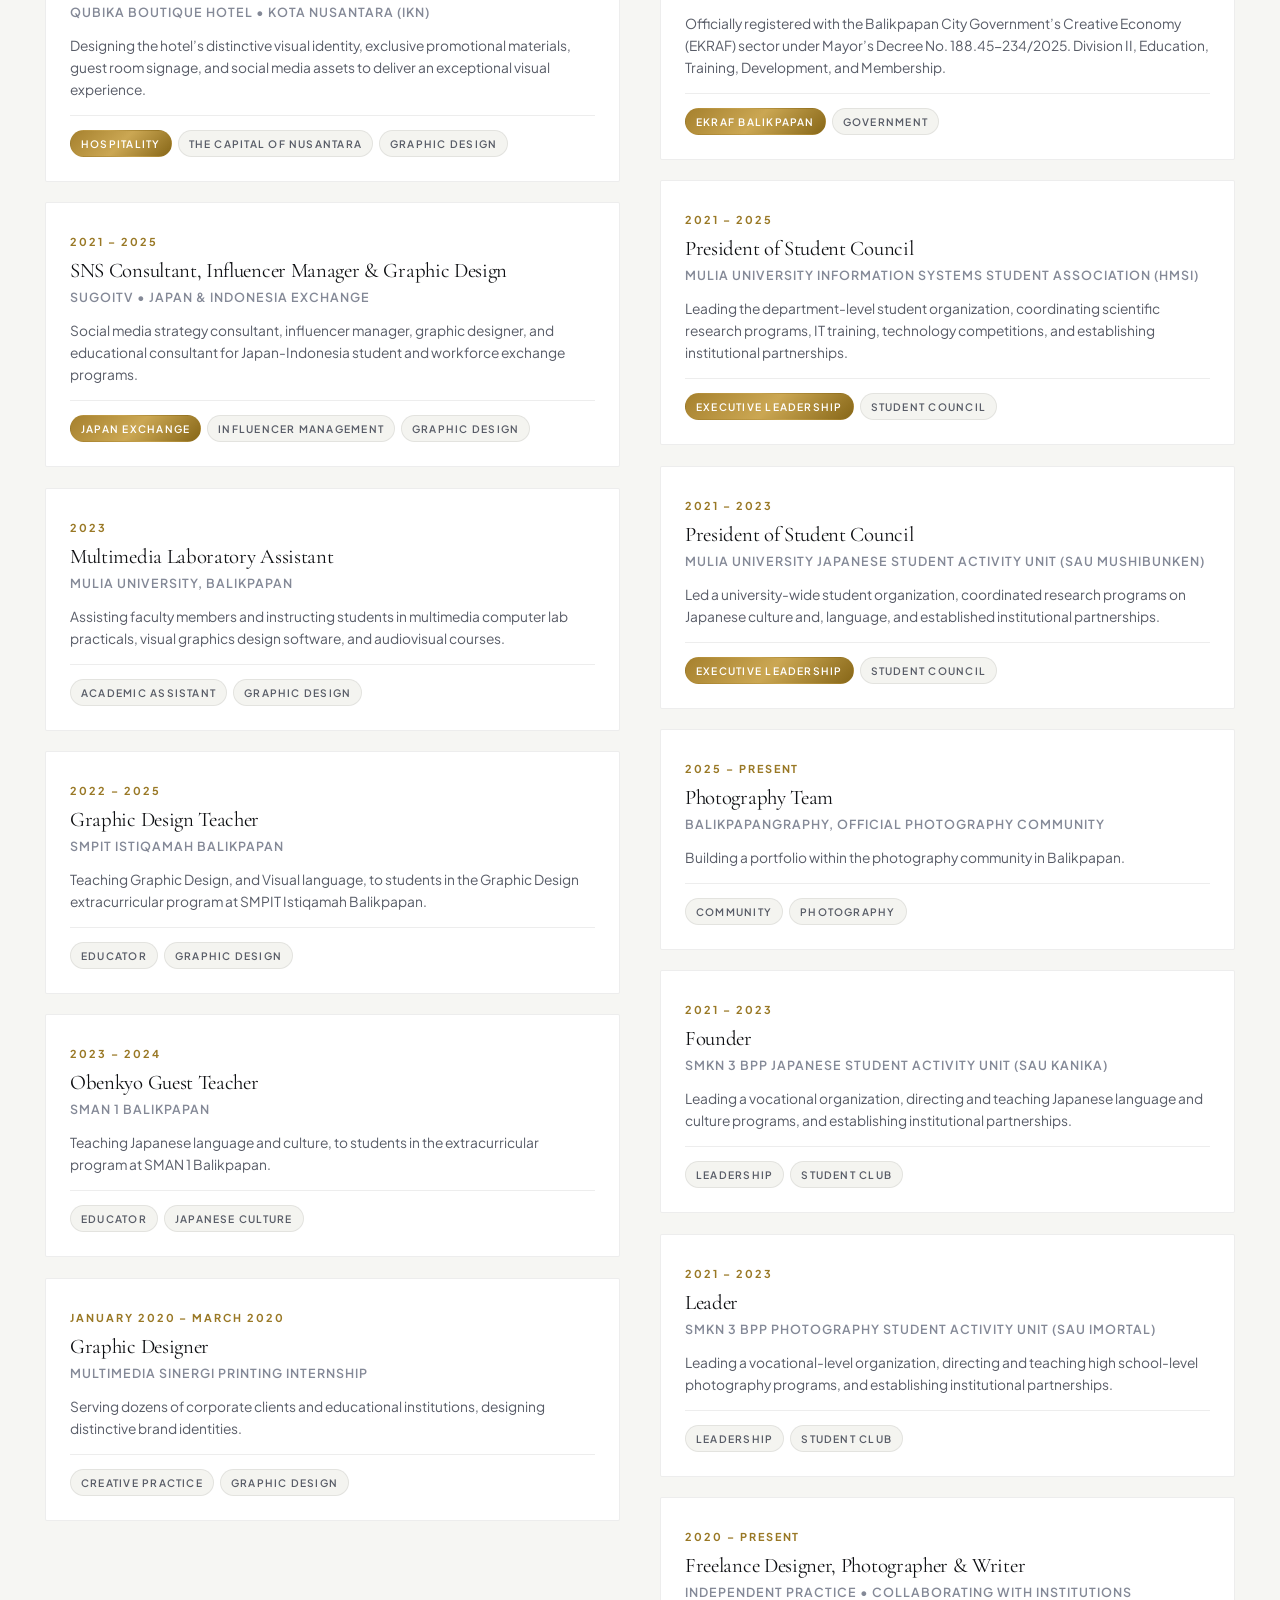
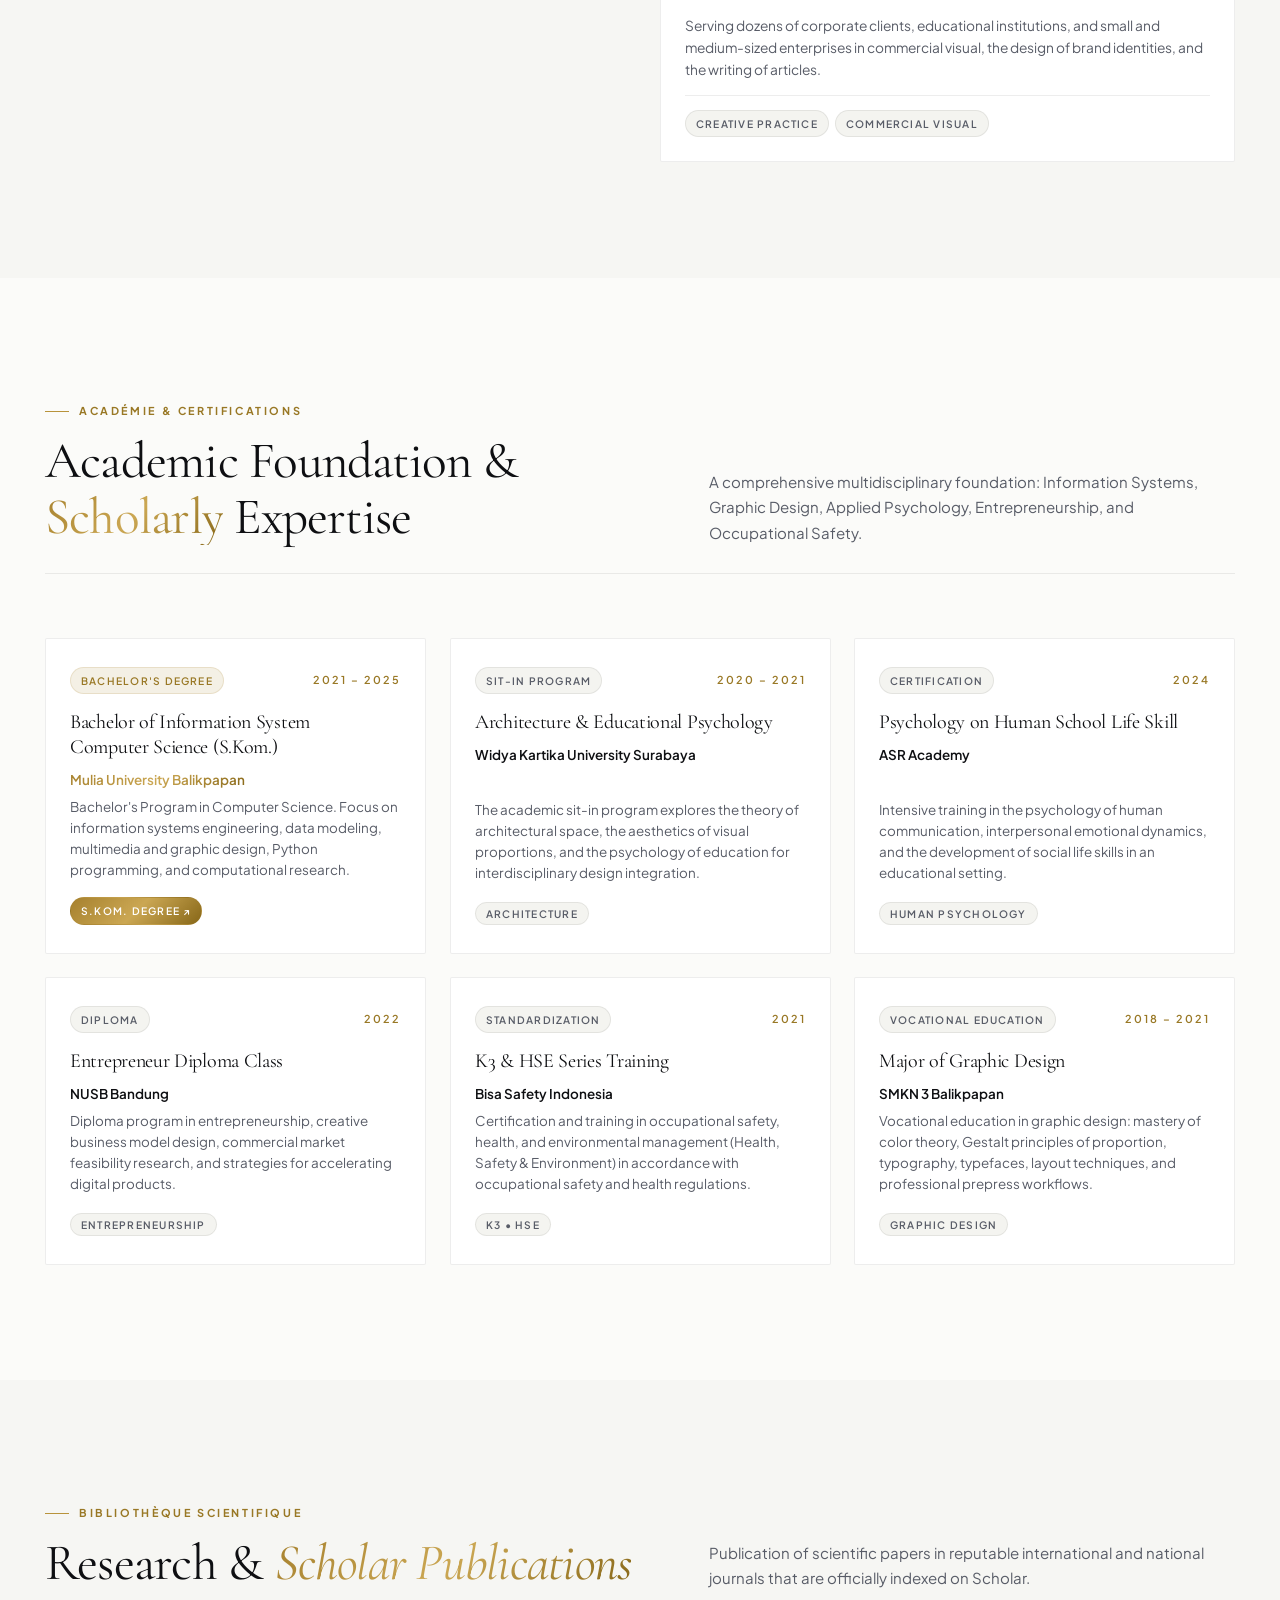
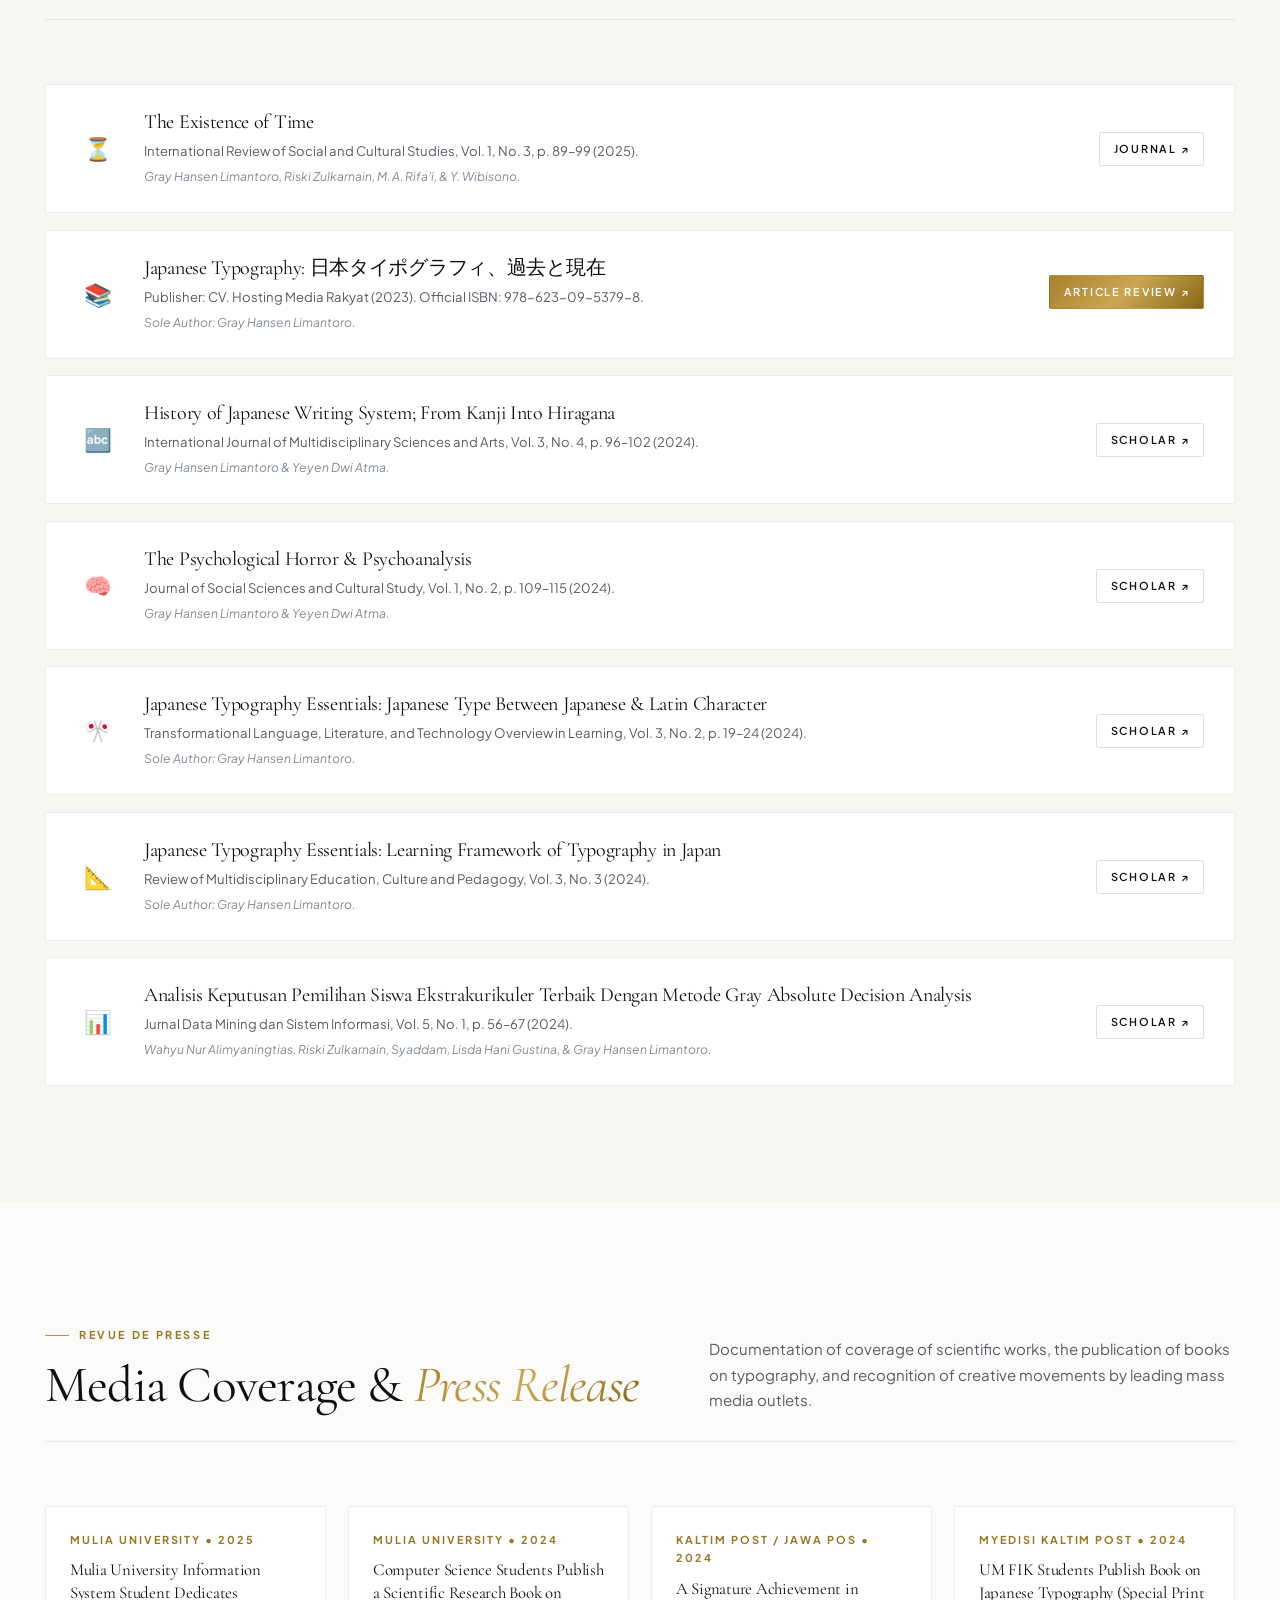
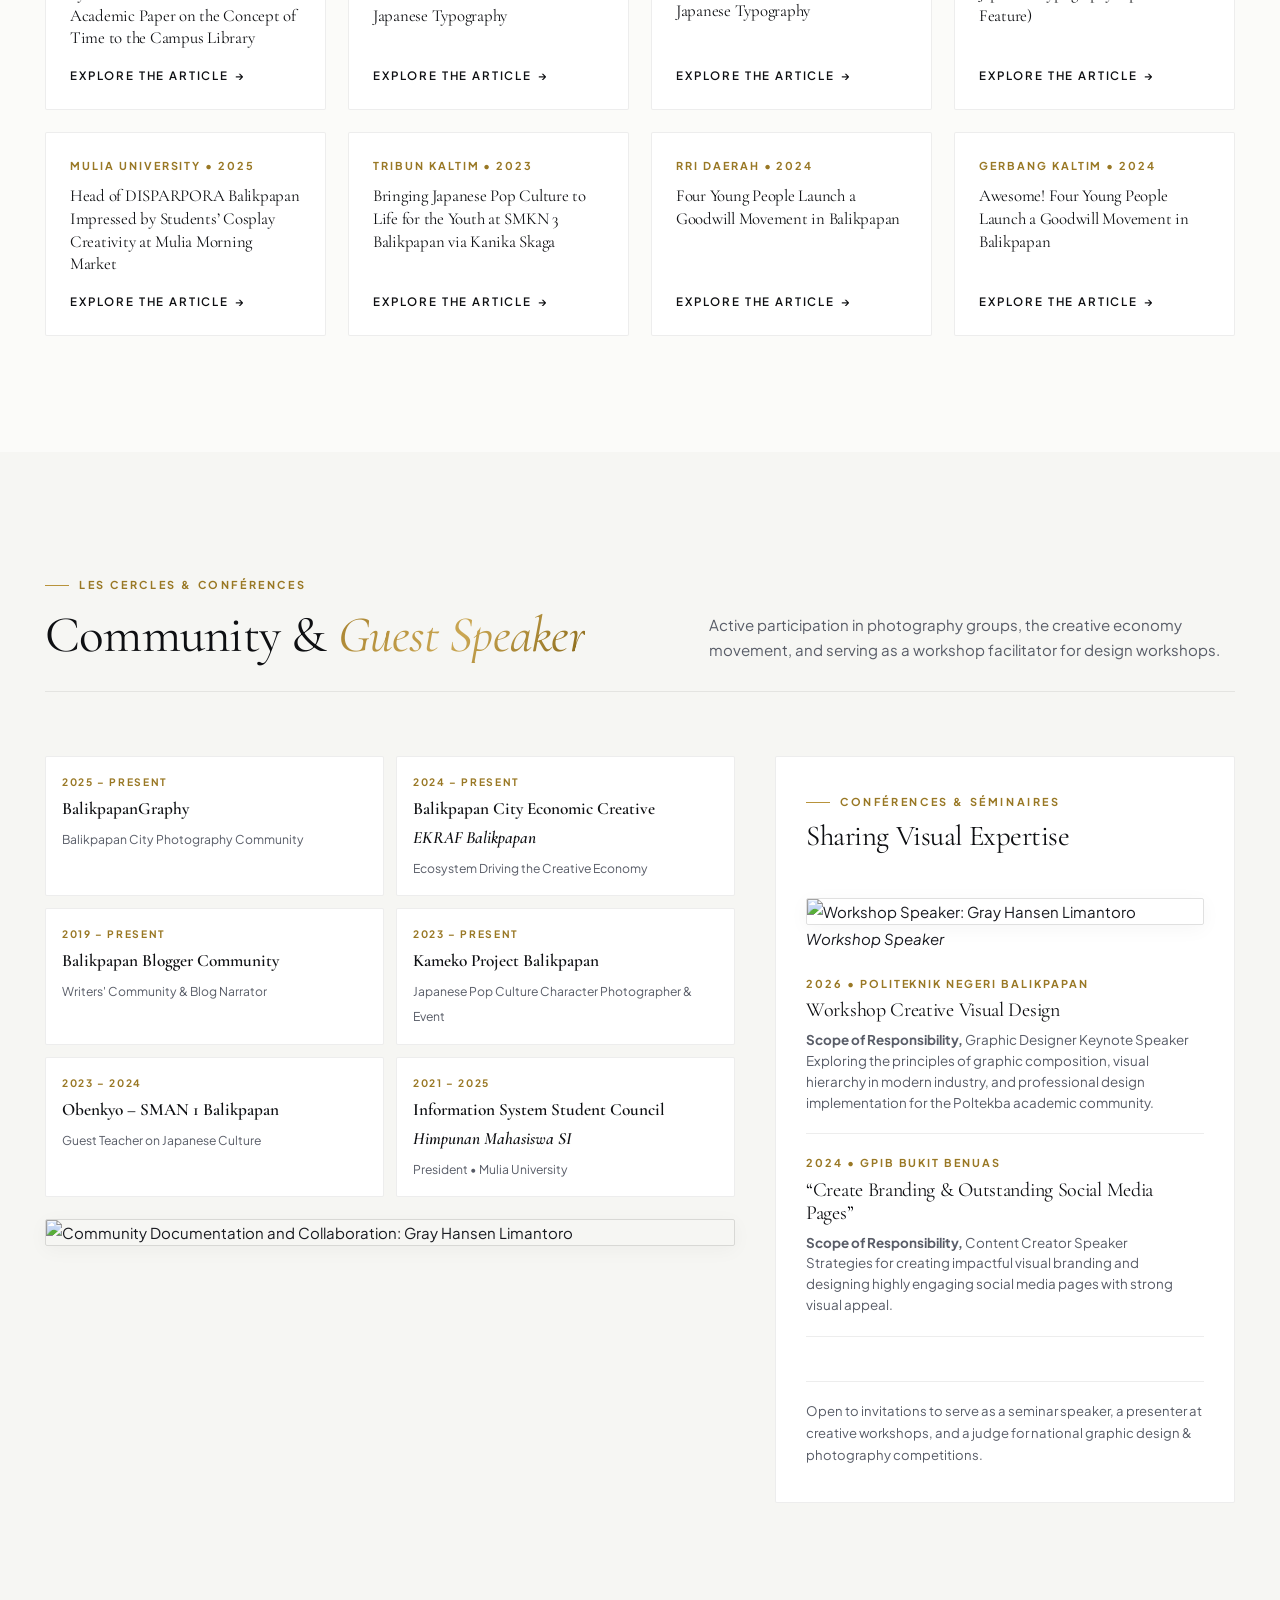
==== commit cc949a35: "Update index.html" ====
--- a/cv-gray-hansen/index.html
+++ b/cv-gray-hansen/index.html
@@ -239,6 +239,108 @@
     .slide-dot.active {
       background: #FFFFFF;
       width: 46px;
+    }
+
+    /* Mobile Responsive Adaptation for Hero Slider (Exact Desktop Feel) */
+    @media (max-width: 768px) {
+      .lvmh-hero-slider-section {
+        height: calc(100svh - 105px);
+        min-height: 480px;
+        max-height: 640px;
+      }
+
+      .hero-slide-bg {
+        background-position: center 30%;
+      }
+
+      .hero-floating-card {
+        bottom: 32px;
+        width: 90%;
+        max-width: 480px;
+        padding: 22px 24px 24px;
+        box-shadow: 0 15px 40px rgba(0, 0, 0, 0.45);
+      }
+
+      .card-eyebrow {
+        font-size: 9px;
+        letter-spacing: 2.5px;
+        margin-bottom: 8px;
+      }
+
+      .card-headline {
+        font-size: clamp(13px, 3.6vw, 17px);
+        line-height: 1.35;
+        letter-spacing: 1px;
+        margin-bottom: 12px;
+      }
+
+      .card-readmore-btn {
+        font-size: 10px;
+        letter-spacing: 2px;
+        padding-bottom: 2px;
+      }
+
+      .slide-nav-btn {
+        width: 38px;
+        height: 38px;
+        top: 42%;
+      }
+
+      .slide-nav-btn.prev-btn {
+        left: 12px;
+      }
+
+      .slide-nav-btn.next-btn {
+        right: 12px;
+      }
+
+      .hero-slide-dots {
+        bottom: 10px;
+        gap: 8px;
+      }
+
+      .slide-dot {
+        width: 20px;
+        height: 2px;
+      }
+
+      .slide-dot.active {
+        width: 36px;
+      }
+    }
+
+    @media (max-width: 900px) and (orientation: landscape) {
+      .lvmh-hero-slider-section {
+        height: calc(100vh - 65px);
+        min-height: 320px;
+      }
+
+      .hero-floating-card {
+        bottom: 16px;
+        padding: 14px 20px;
+        max-width: 580px;
+      }
+
+      .card-eyebrow {
+        font-size: 8px;
+        margin-bottom: 4px;
+      }
+
+      .card-headline {
+        font-size: 13px;
+        line-height: 1.25;
+        margin-bottom: 8px;
+      }
+
+      .slide-nav-btn {
+        top: 45%;
+        width: 34px;
+        height: 34px;
+      }
+
+      .hero-slide-dots {
+        bottom: 5px;
+      }
     }
 
     /* ==========================================================================
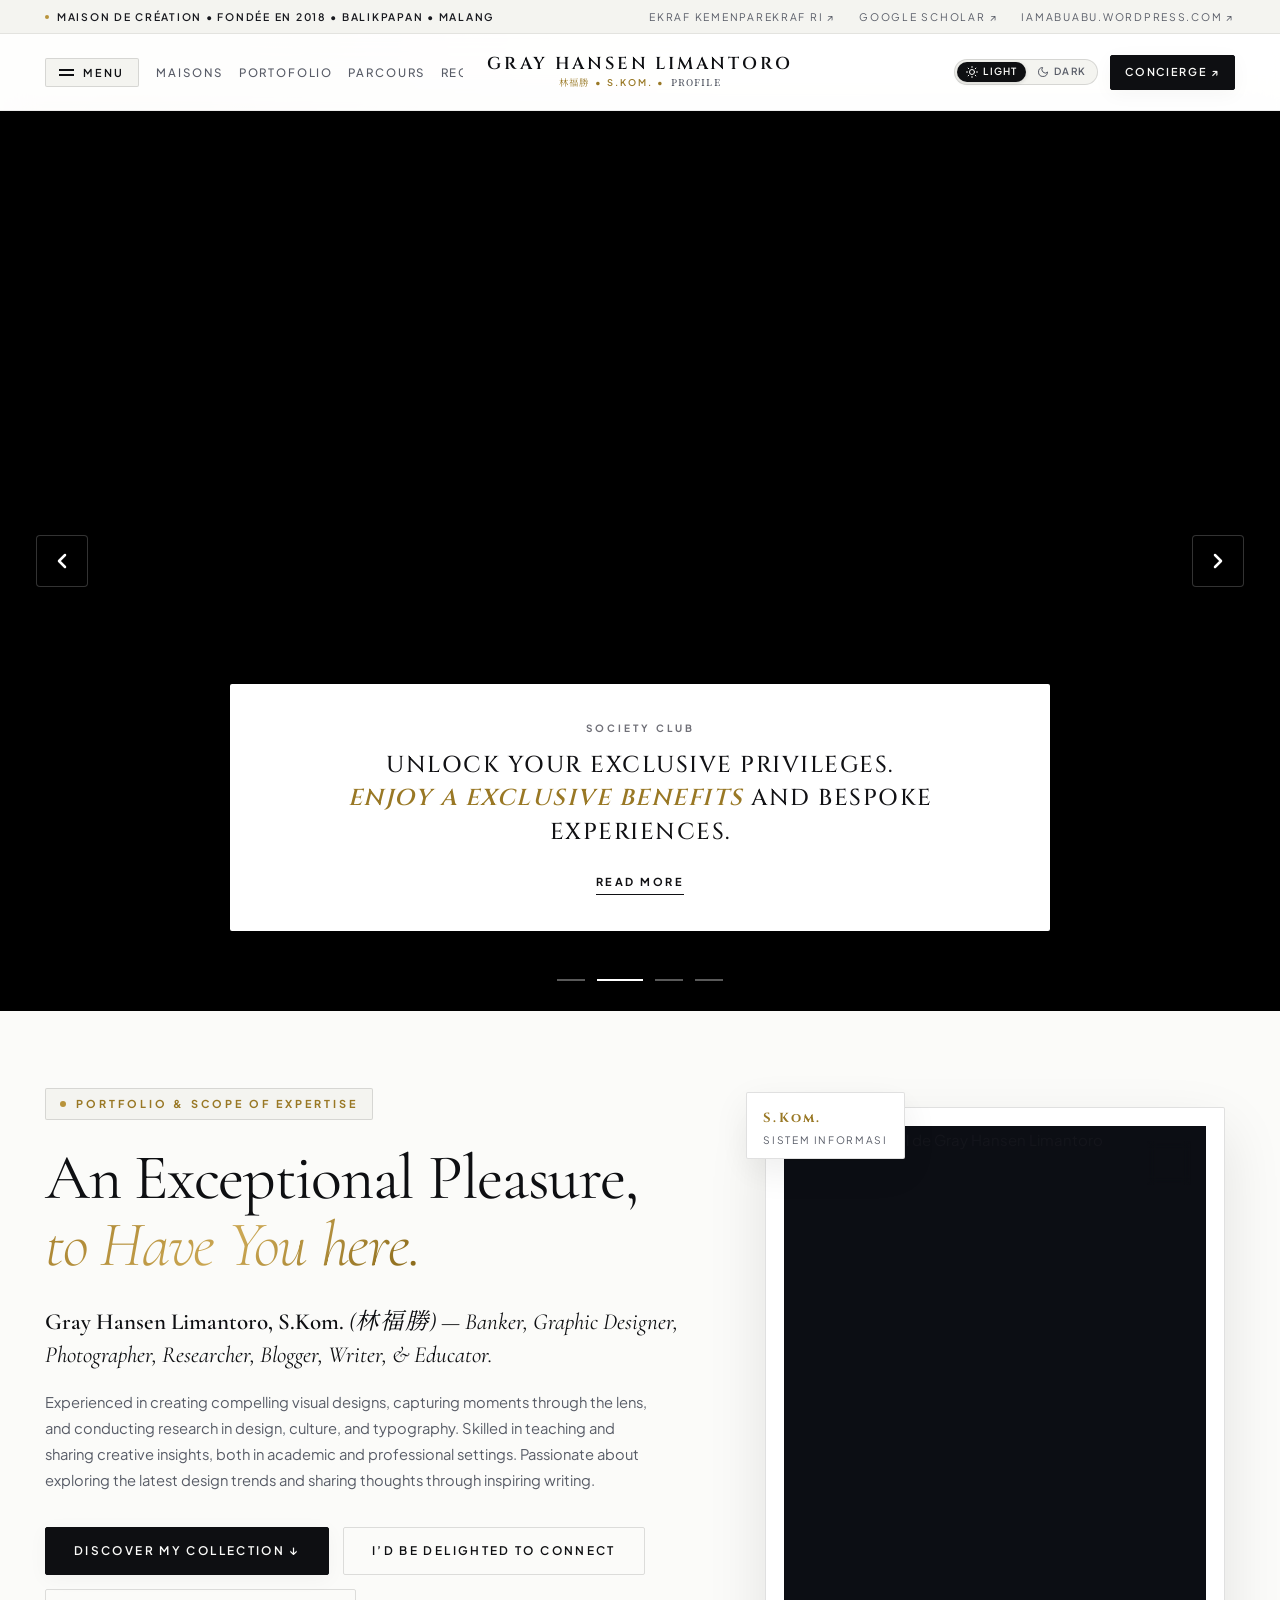
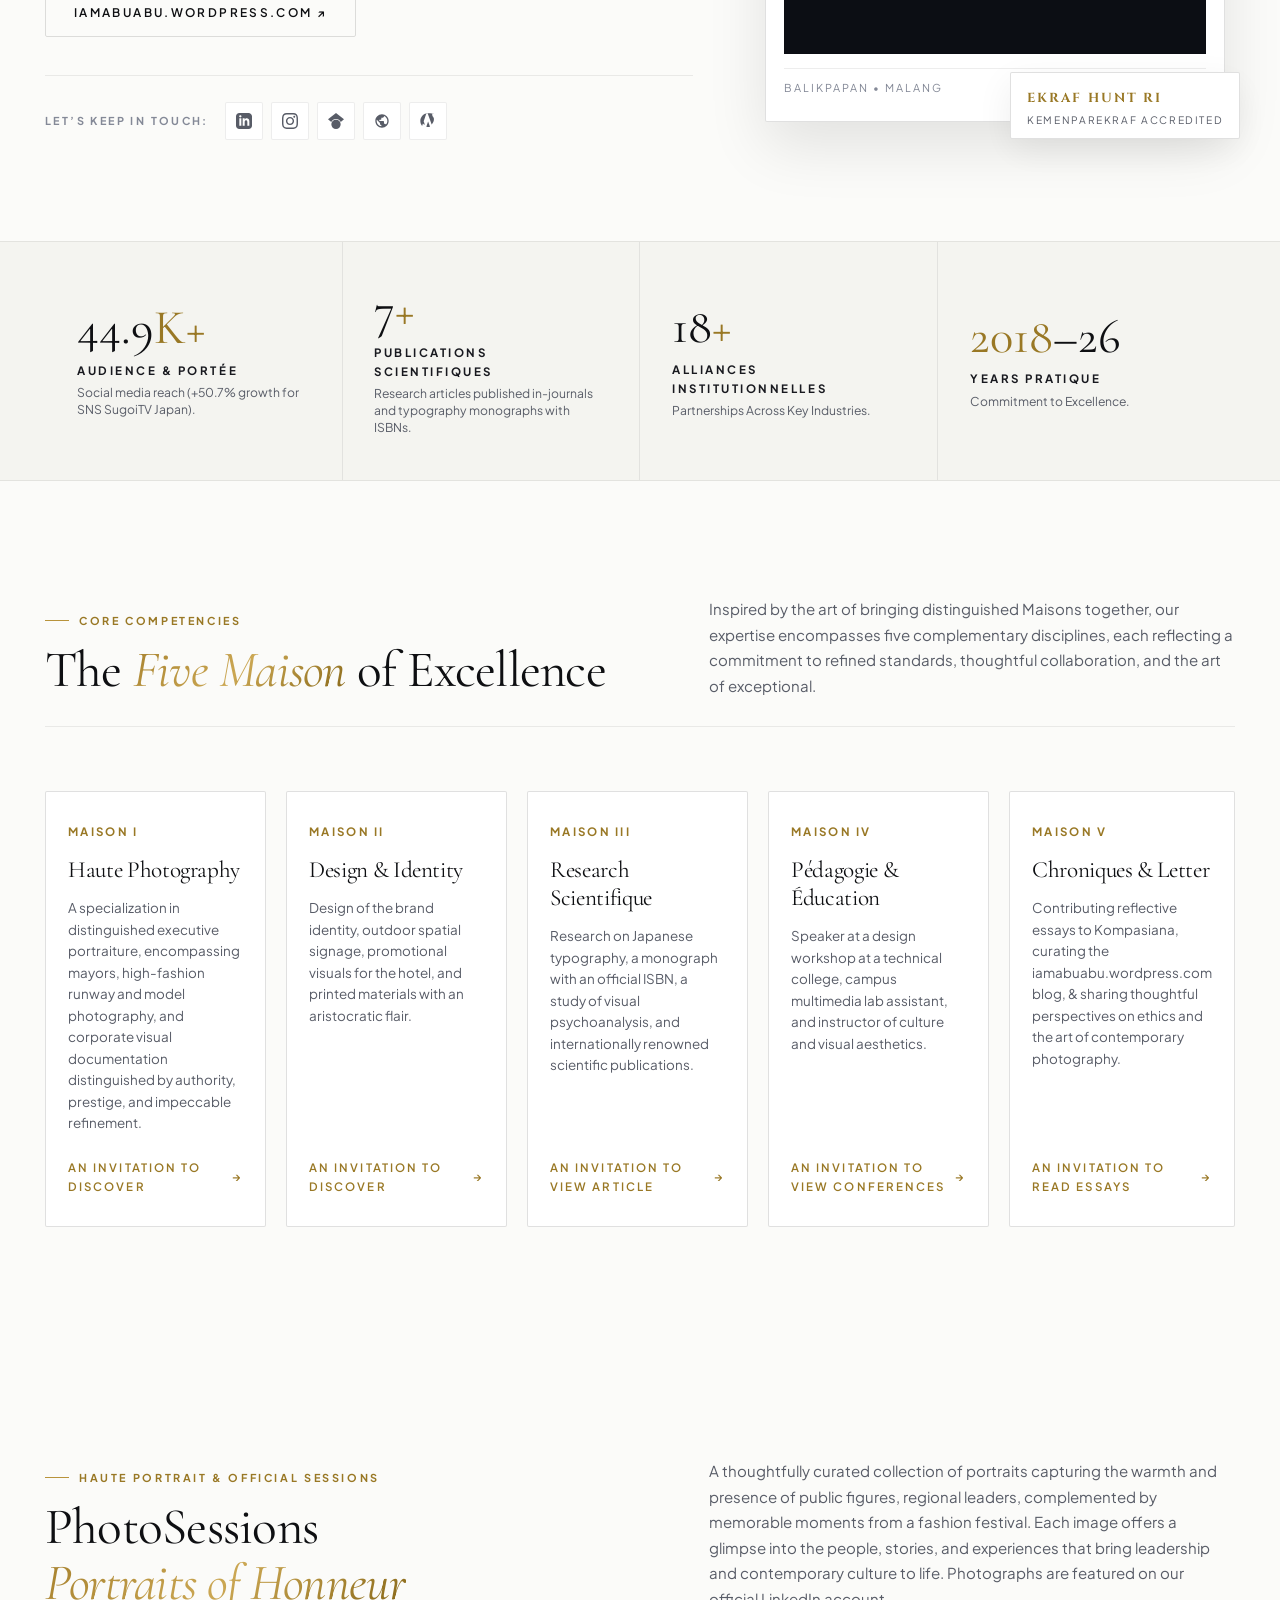
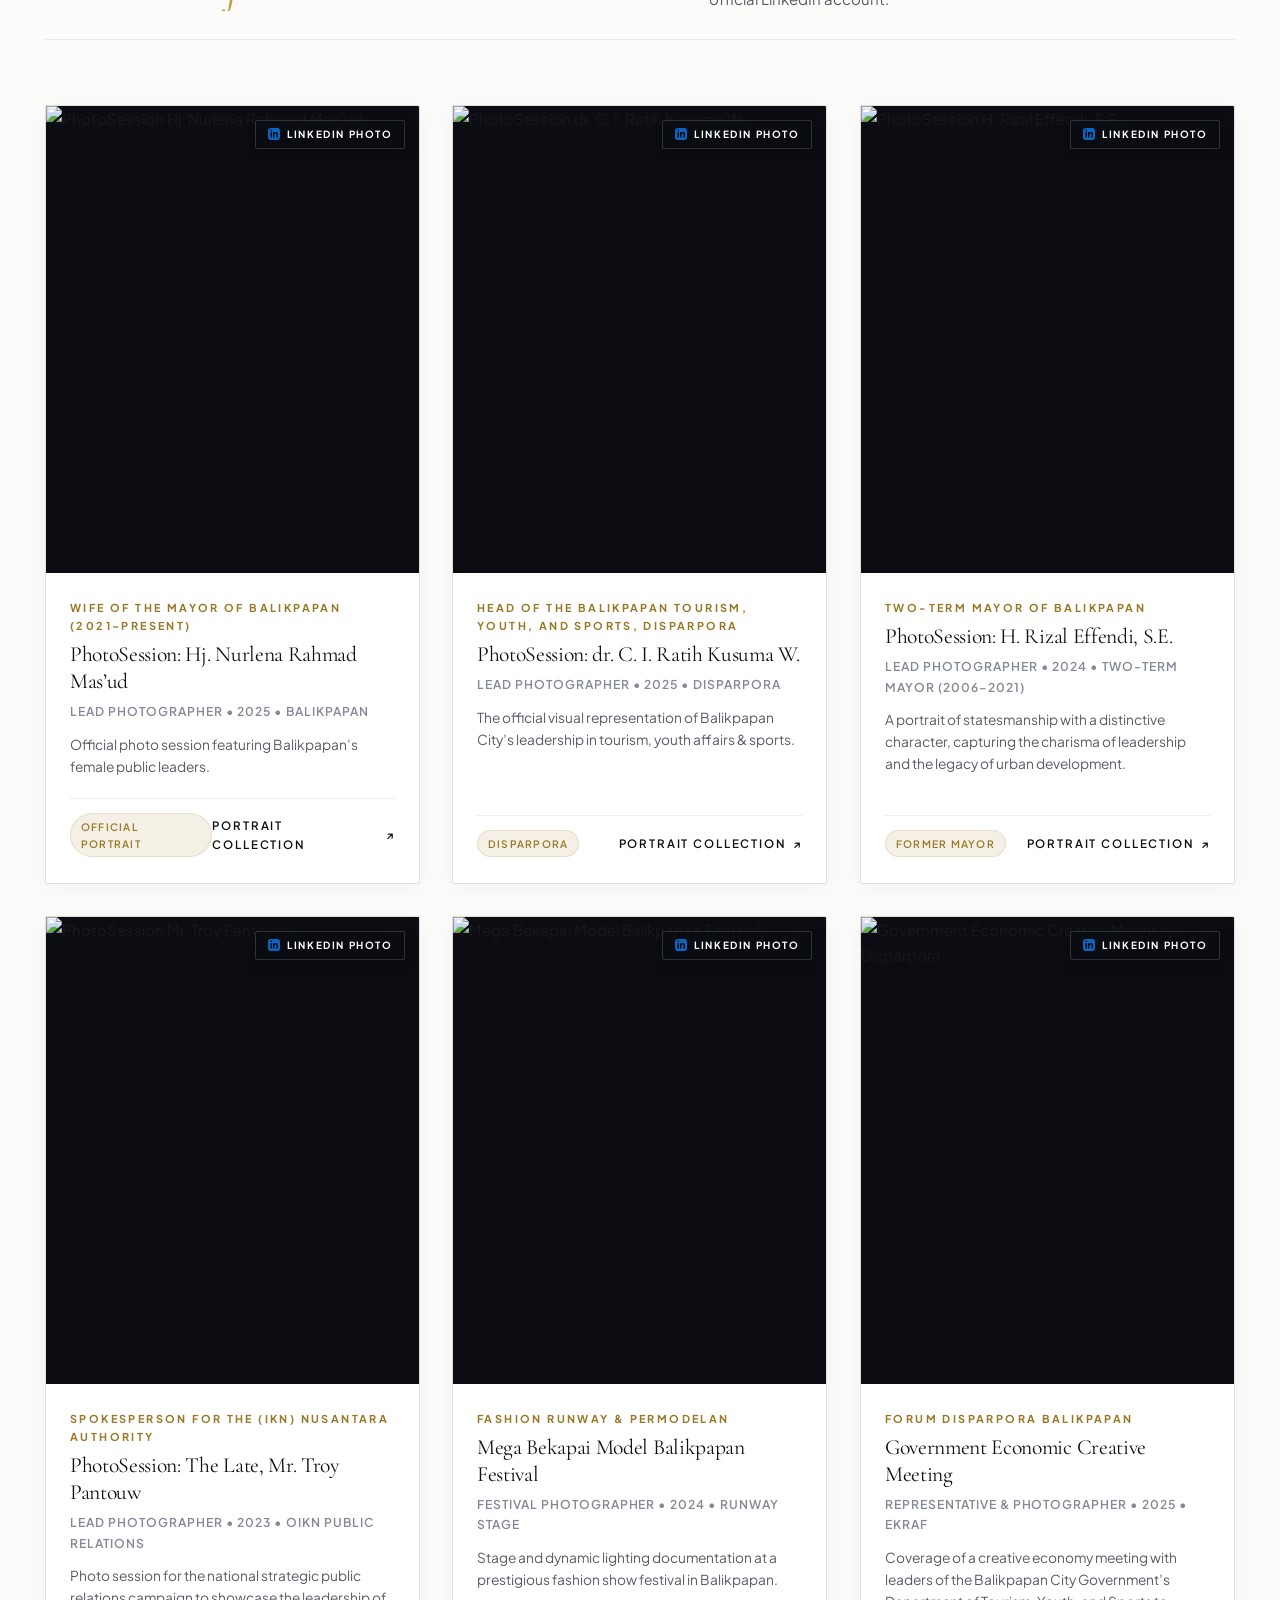
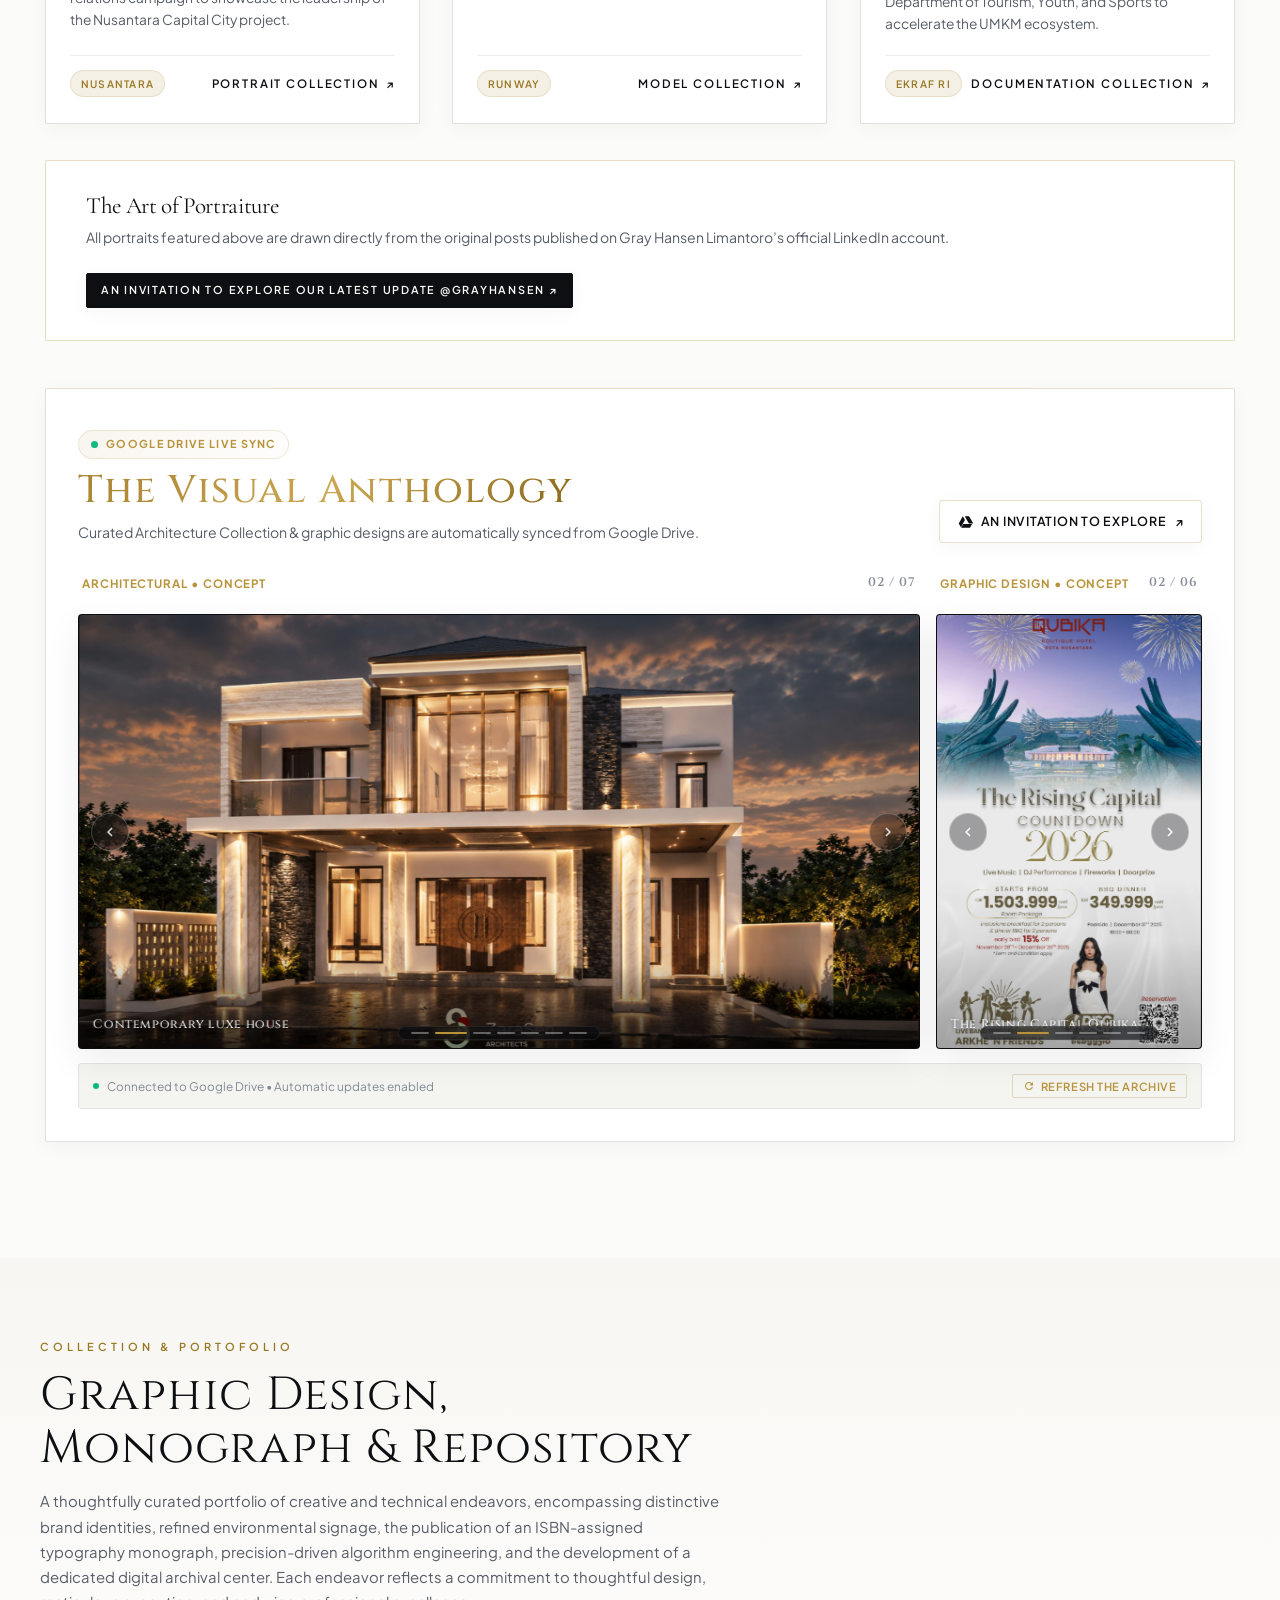
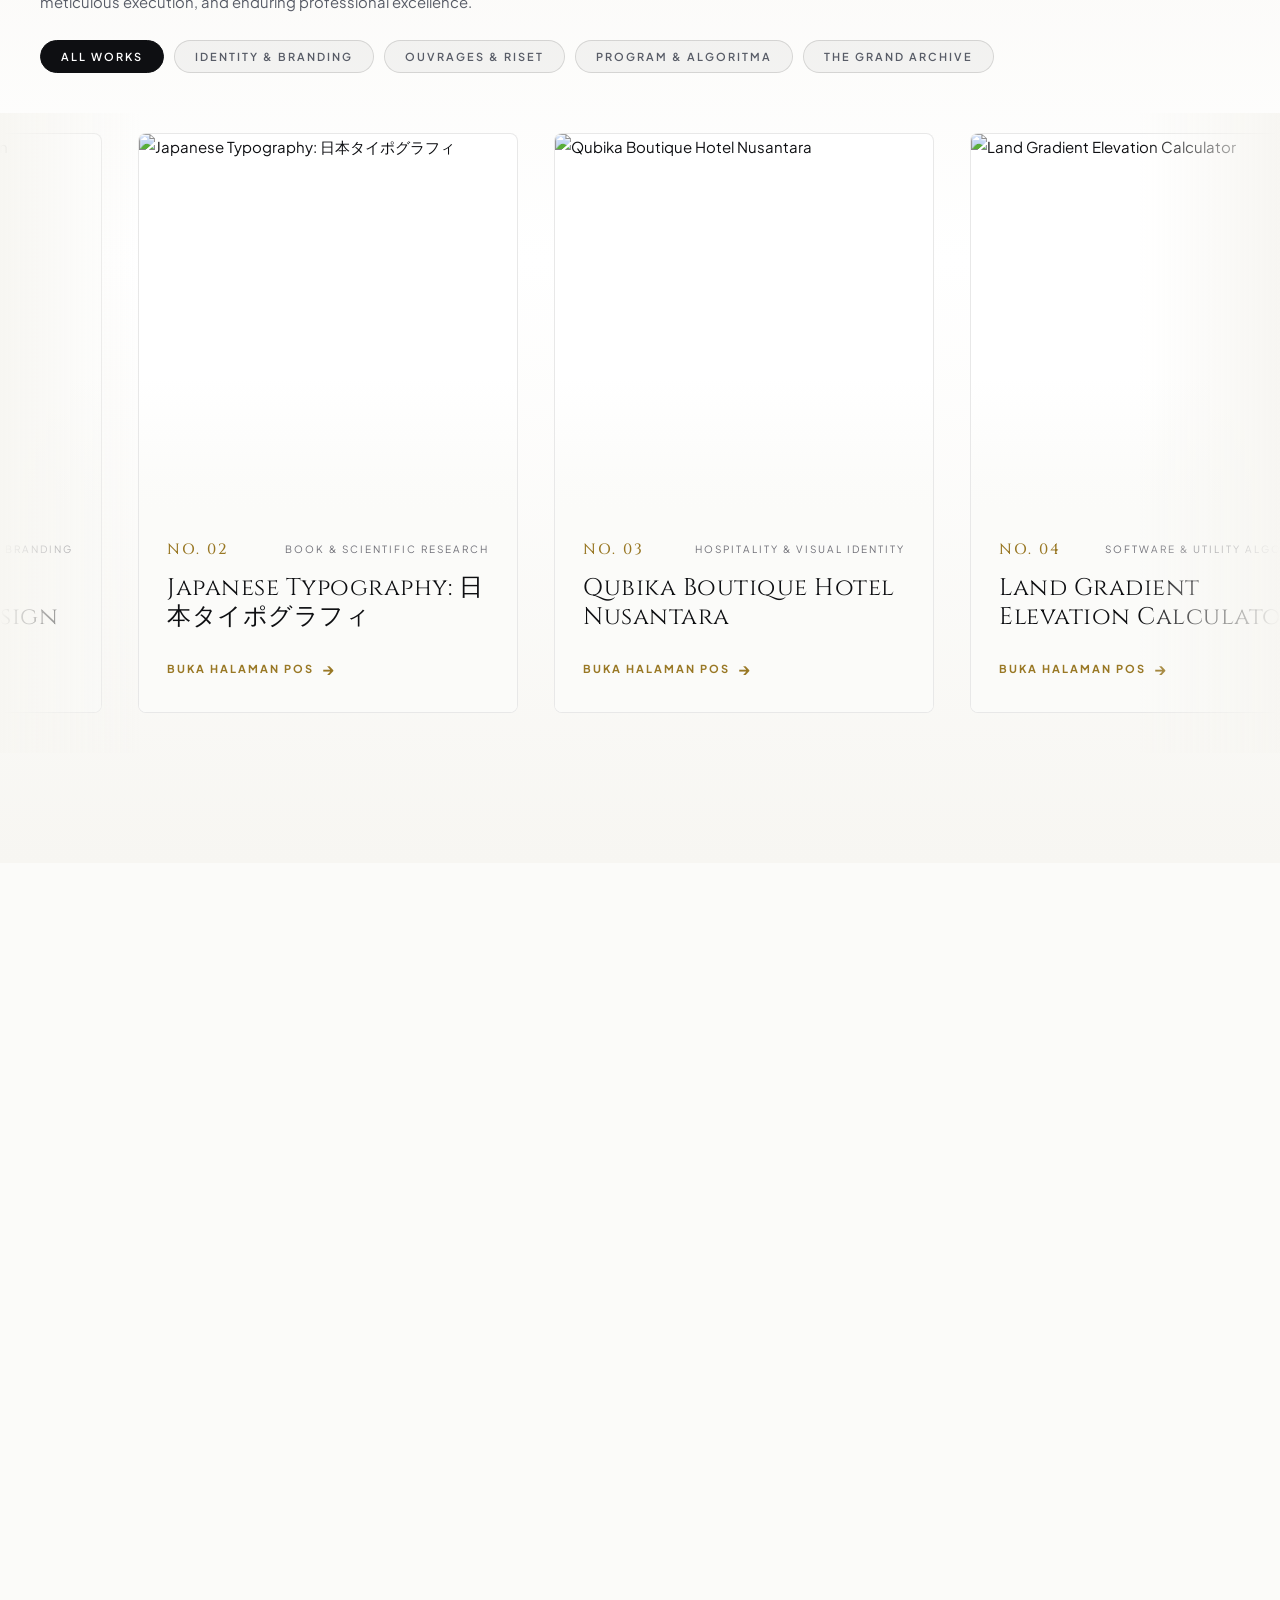
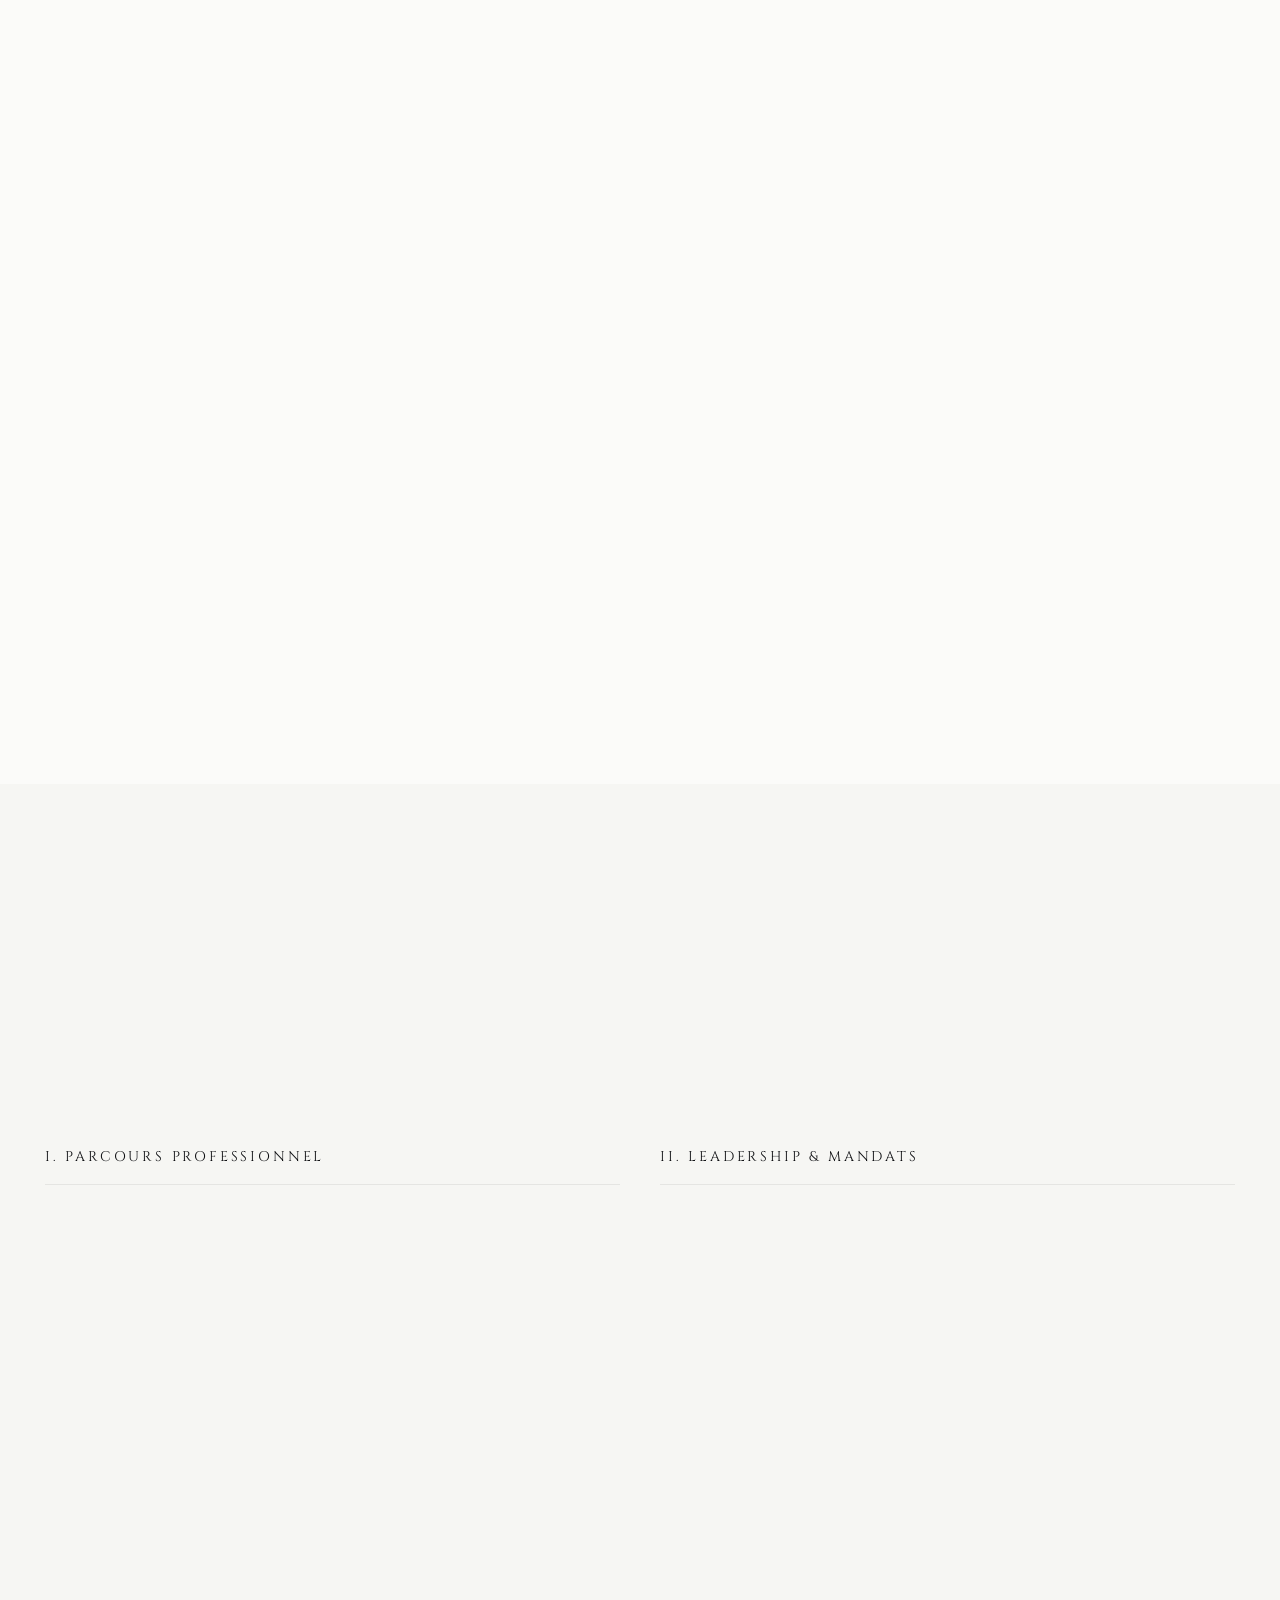
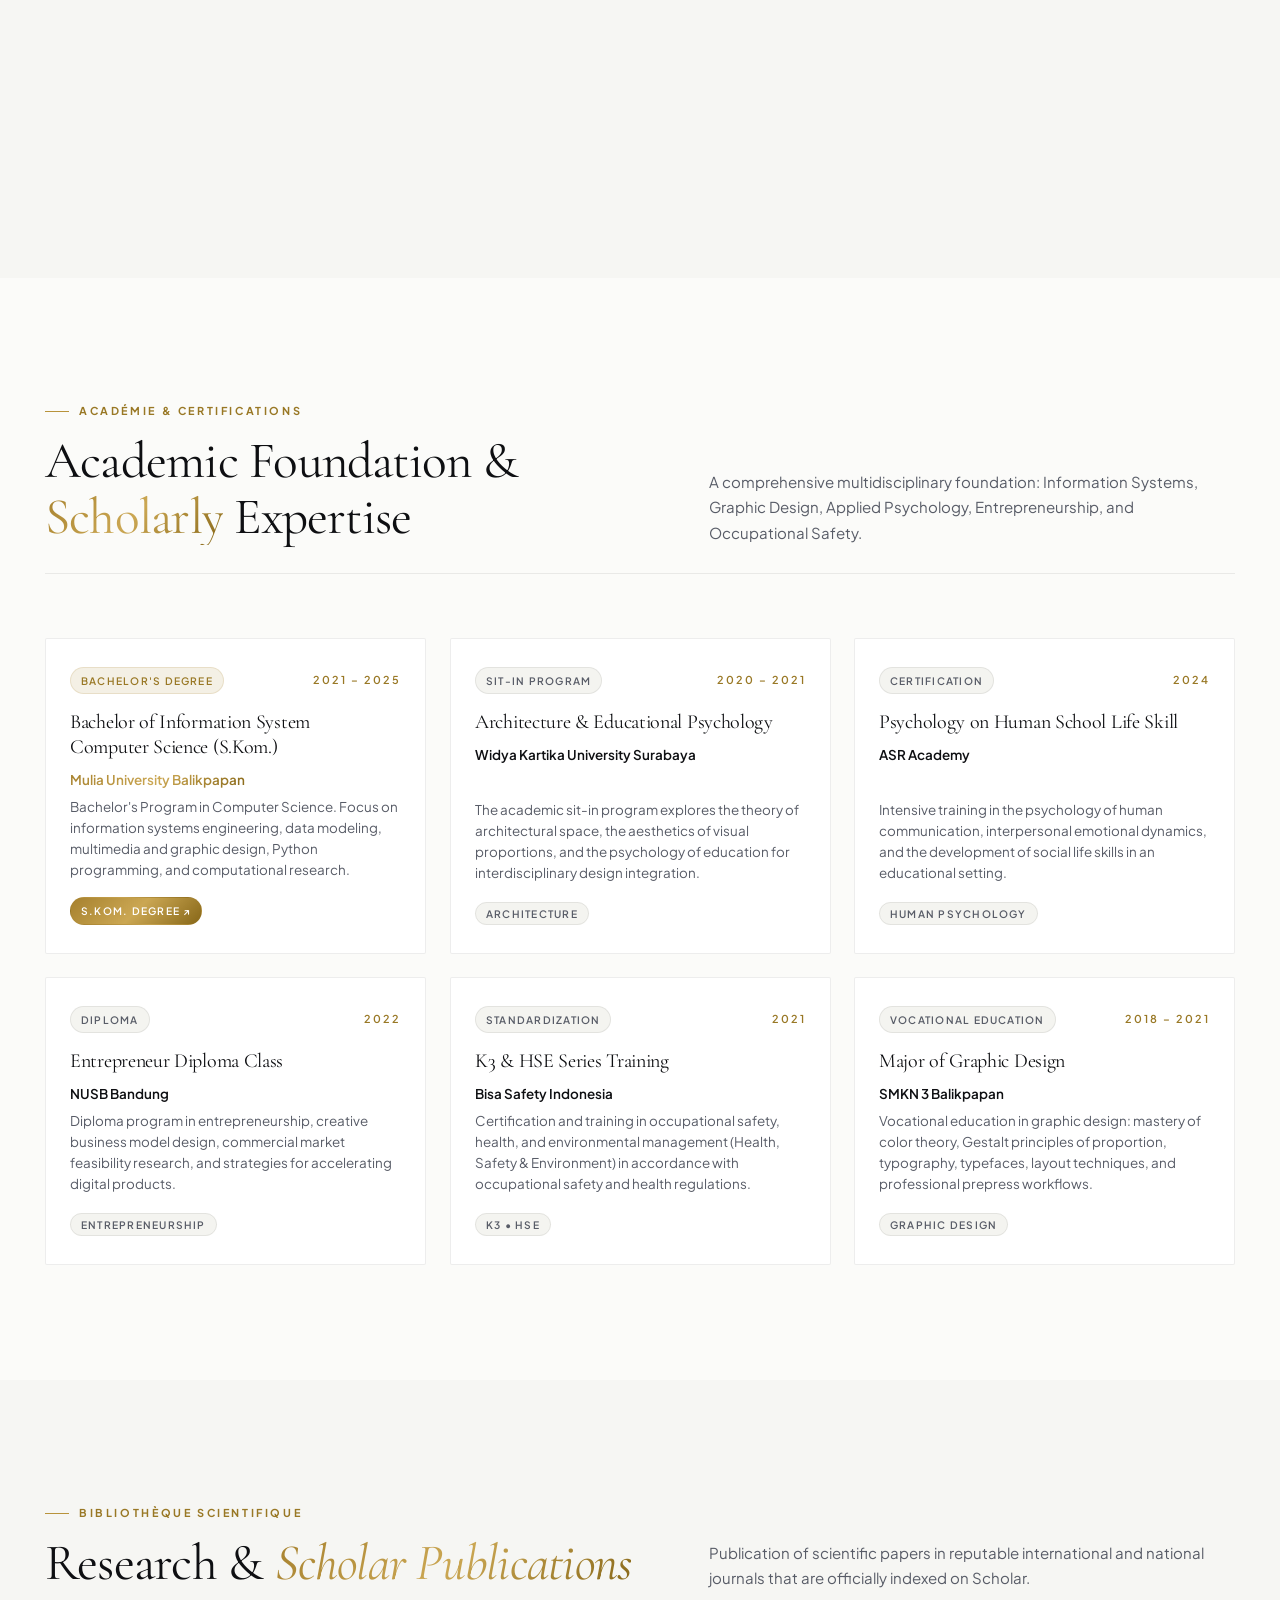
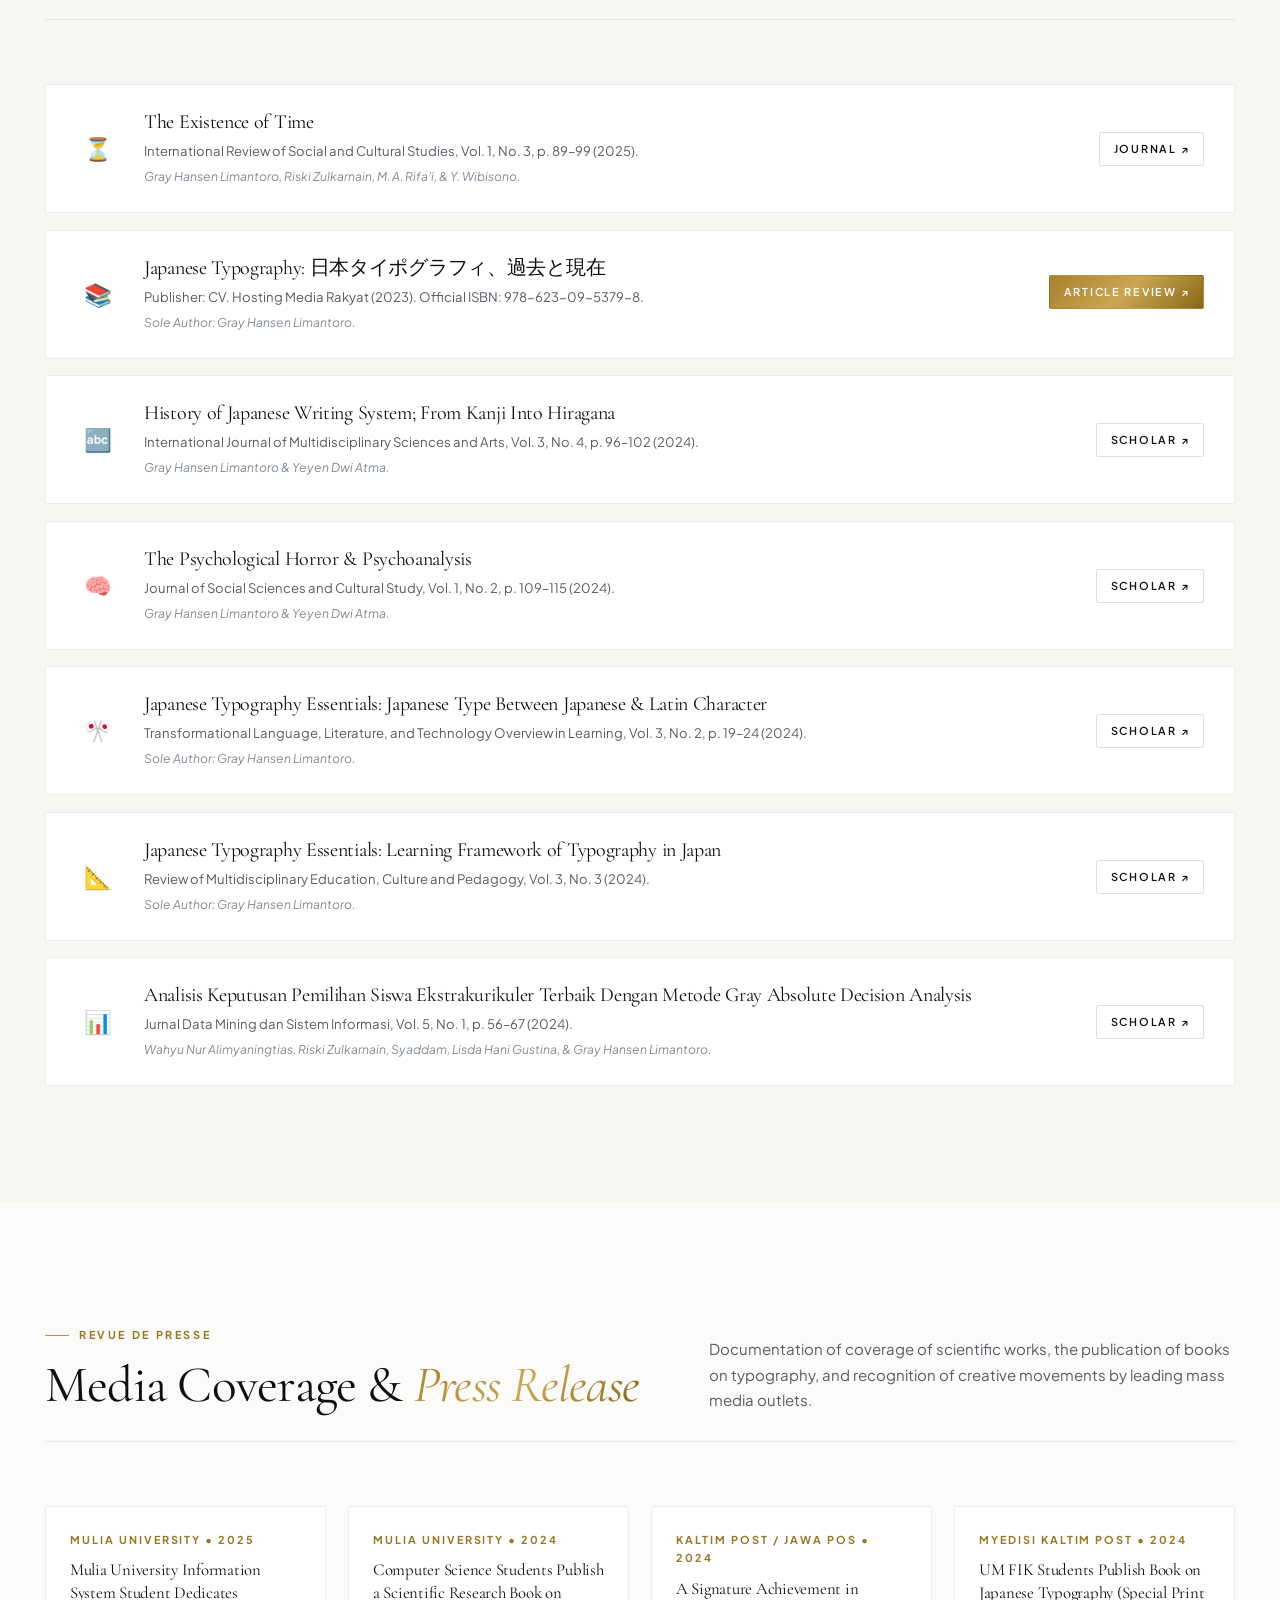
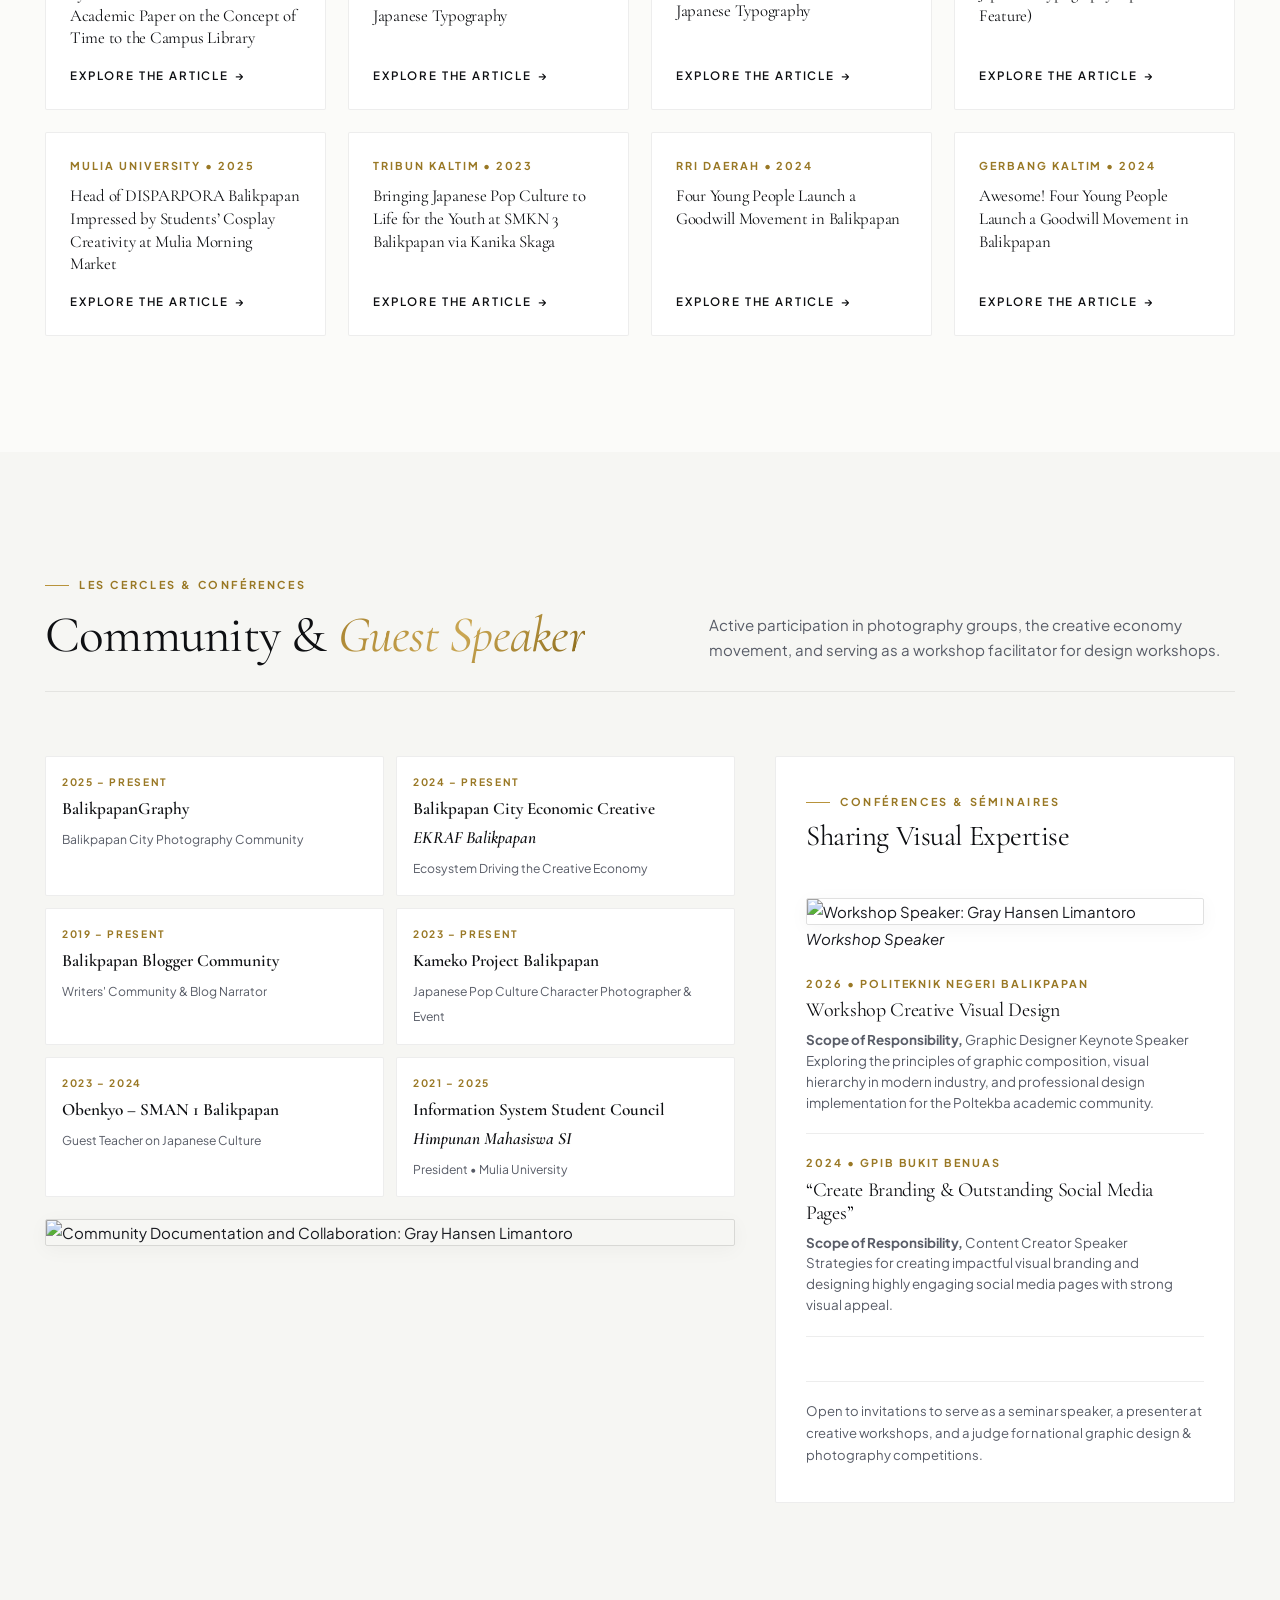
==== commit c925059c: "Update index.html" ====
--- a/cv-gray-hansen/index.html
+++ b/cv-gray-hansen/index.html
@@ -241,105 +241,139 @@
       width: 46px;
     }
 
-    /* Mobile Responsive Adaptation for Hero Slider (Exact Desktop Feel) */
+    /* Mobile Landscape Slider Adaptation (Full Landscape Image, No Cut-Off, Same as Desktop) */
     @media (max-width: 768px) {
       .lvmh-hero-slider-section {
-        height: calc(100svh - 105px);
-        min-height: 480px;
-        max-height: 640px;
+        position: relative;
+        width: 100%;
+        /* Force Landscape Aspect Ratio on mobile */
+        aspect-ratio: 16 / 10;
+        height: auto;
+        min-height: 250px;
+        max-height: 380px;
+        overflow: hidden;
+        background: #000;
       }
 
       .hero-slide-bg {
-        background-position: center 30%;
+        width: 100%;
+        height: 100%;
+        background-size: cover;
+        background-position: center center;
+        background-repeat: no-repeat;
       }
 
+      /* Floating Announcement Card scaled for landscape mobile */
       .hero-floating-card {
-        bottom: 32px;
-        width: 90%;
+        bottom: 24px;
+        width: 88%;
         max-width: 480px;
-        padding: 22px 24px 24px;
-        box-shadow: 0 15px 40px rgba(0, 0, 0, 0.45);
+        padding: 12px 18px 14px;
+        box-shadow: 0 10px 30px rgba(0, 0, 0, 0.45);
+        border-radius: 2px;
       }
 
       .card-eyebrow {
-        font-size: 9px;
-        letter-spacing: 2.5px;
-        margin-bottom: 8px;
+        font-size: 8px;
+        font-weight: 700;
+        letter-spacing: 2px;
+        margin-bottom: 4px;
       }
 
       .card-headline {
-        font-size: clamp(13px, 3.6vw, 17px);
+        font-family: var(--font-display, 'Cinzel', 'Cormorant Garamond', Georgia, serif);
+        font-size: clamp(10.5px, 2.9vw, 13.5px);
+        font-weight: 500;
         line-height: 1.35;
-        letter-spacing: 1px;
-        margin-bottom: 12px;
+        letter-spacing: 0.5px;
+        margin-bottom: 6px;
       }
 
       .card-readmore-btn {
-        font-size: 10px;
-        letter-spacing: 2px;
-        padding-bottom: 2px;
+        font-size: 8.5px;
+        letter-spacing: 1.5px;
+        padding-bottom: 1px;
       }
 
       .slide-nav-btn {
-        width: 38px;
-        height: 38px;
-        top: 42%;
+        width: 30px;
+        height: 30px;
+        top: 40%;
       }
 
       .slide-nav-btn.prev-btn {
-        left: 12px;
+        left: 8px;
       }
 
       .slide-nav-btn.next-btn {
-        right: 12px;
+        right: 8px;
       }
 
+      .slide-nav-btn svg {
+        width: 14px;
+        height: 14px;
+      }
+
       .hero-slide-dots {
-        bottom: 10px;
-        gap: 8px;
+        bottom: 8px;
+        gap: 6px;
       }
 
       .slide-dot {
-        width: 20px;
+        width: 16px;
         height: 2px;
       }
 
       .slide-dot.active {
-        width: 36px;
+        width: 26px;
+      }
+    }
+
+    @media (max-width: 380px) {
+      .lvmh-hero-slider-section {
+        min-height: 220px;
+      }
+
+      .hero-floating-card {
+        bottom: 18px;
+        padding: 10px 14px 12px;
+        width: 90%;
+      }
+
+      .card-eyebrow {
+        font-size: 7px;
+        letter-spacing: 1.5px;
+        margin-bottom: 3px;
+      }
+
+      .card-headline {
+        font-size: 9.5px;
+        line-height: 1.3;
+        margin-bottom: 4px;
+      }
+
+      .card-readmore-btn {
+        font-size: 7.5px;
+        letter-spacing: 1px;
       }
     }
 
     @media (max-width: 900px) and (orientation: landscape) {
       .lvmh-hero-slider-section {
-        height: calc(100vh - 65px);
-        min-height: 320px;
+        aspect-ratio: 16 / 9;
+        height: auto;
+        min-height: 260px;
+        max-height: 380px;
       }
 
       .hero-floating-card {
-        bottom: 16px;
-        padding: 14px 20px;
-        max-width: 580px;
+        bottom: 20px;
+        max-width: 520px;
+        padding: 12px 18px 14px;
       }
 
-      .card-eyebrow {
-        font-size: 8px;
-        margin-bottom: 4px;
-      }
-
       .card-headline {
-        font-size: 13px;
-        line-height: 1.25;
-        margin-bottom: 8px;
-      }
-
-      .slide-nav-btn {
-        top: 45%;
-        width: 34px;
-        height: 34px;
-      }
-
-      .hero-slide-dots {
-        bottom: 5px;
+        font-size: 12px;
       }
     }
 
@@ -3297,7 +3331,9 @@
         <div class="la-header-row">
           <div class="la-title-wrap">
             <span class="la-eyebrow">Book Collection &amp; Module</span>
-            <h2>The Literary Collection &amp; <em>Curated Module Editions</em></h2>
+            <h2>The Literary Collection<br> &amp; <span class="gold-gradient-text"> <em>Curated Module Editions</em>
+            </h2>
+            </span>
             <p class="la-section-desc">
               A distinguished collection of published works, scholarly monographs, and literary compositions,
               thoughtfully
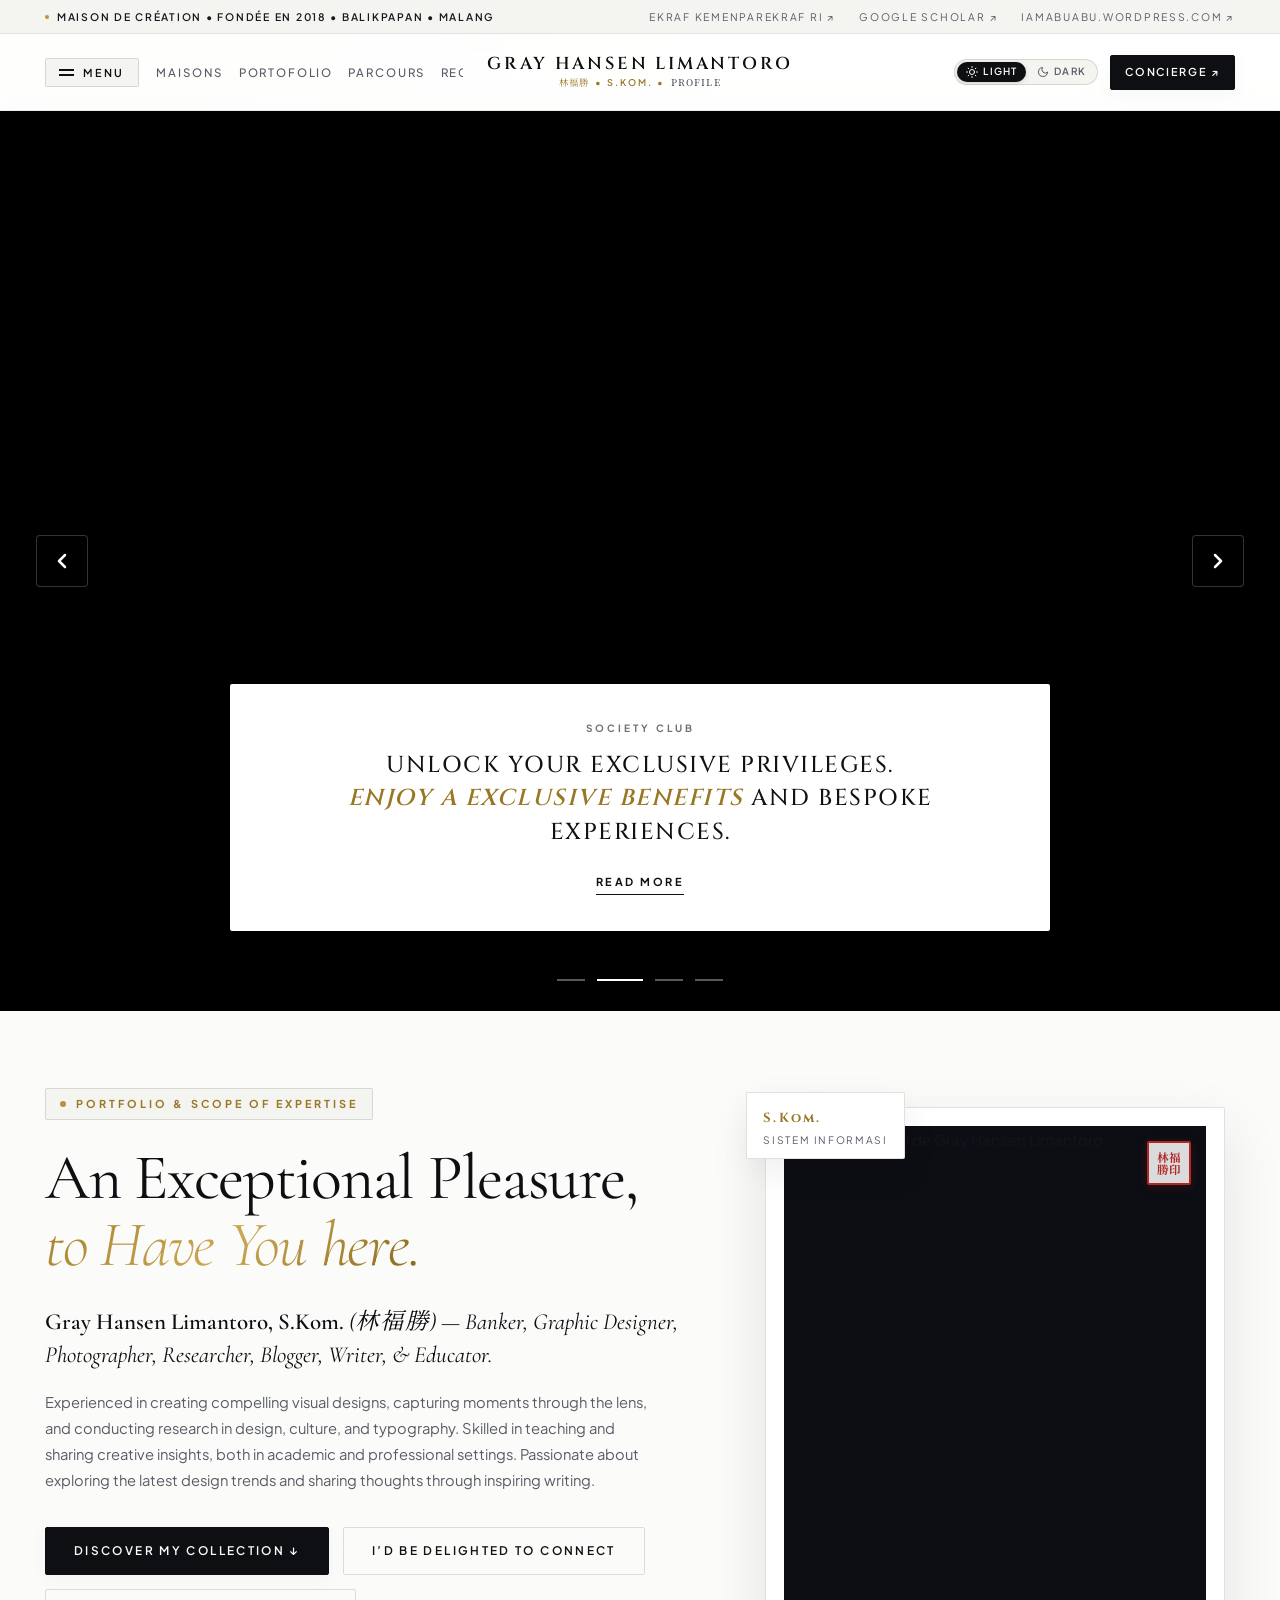
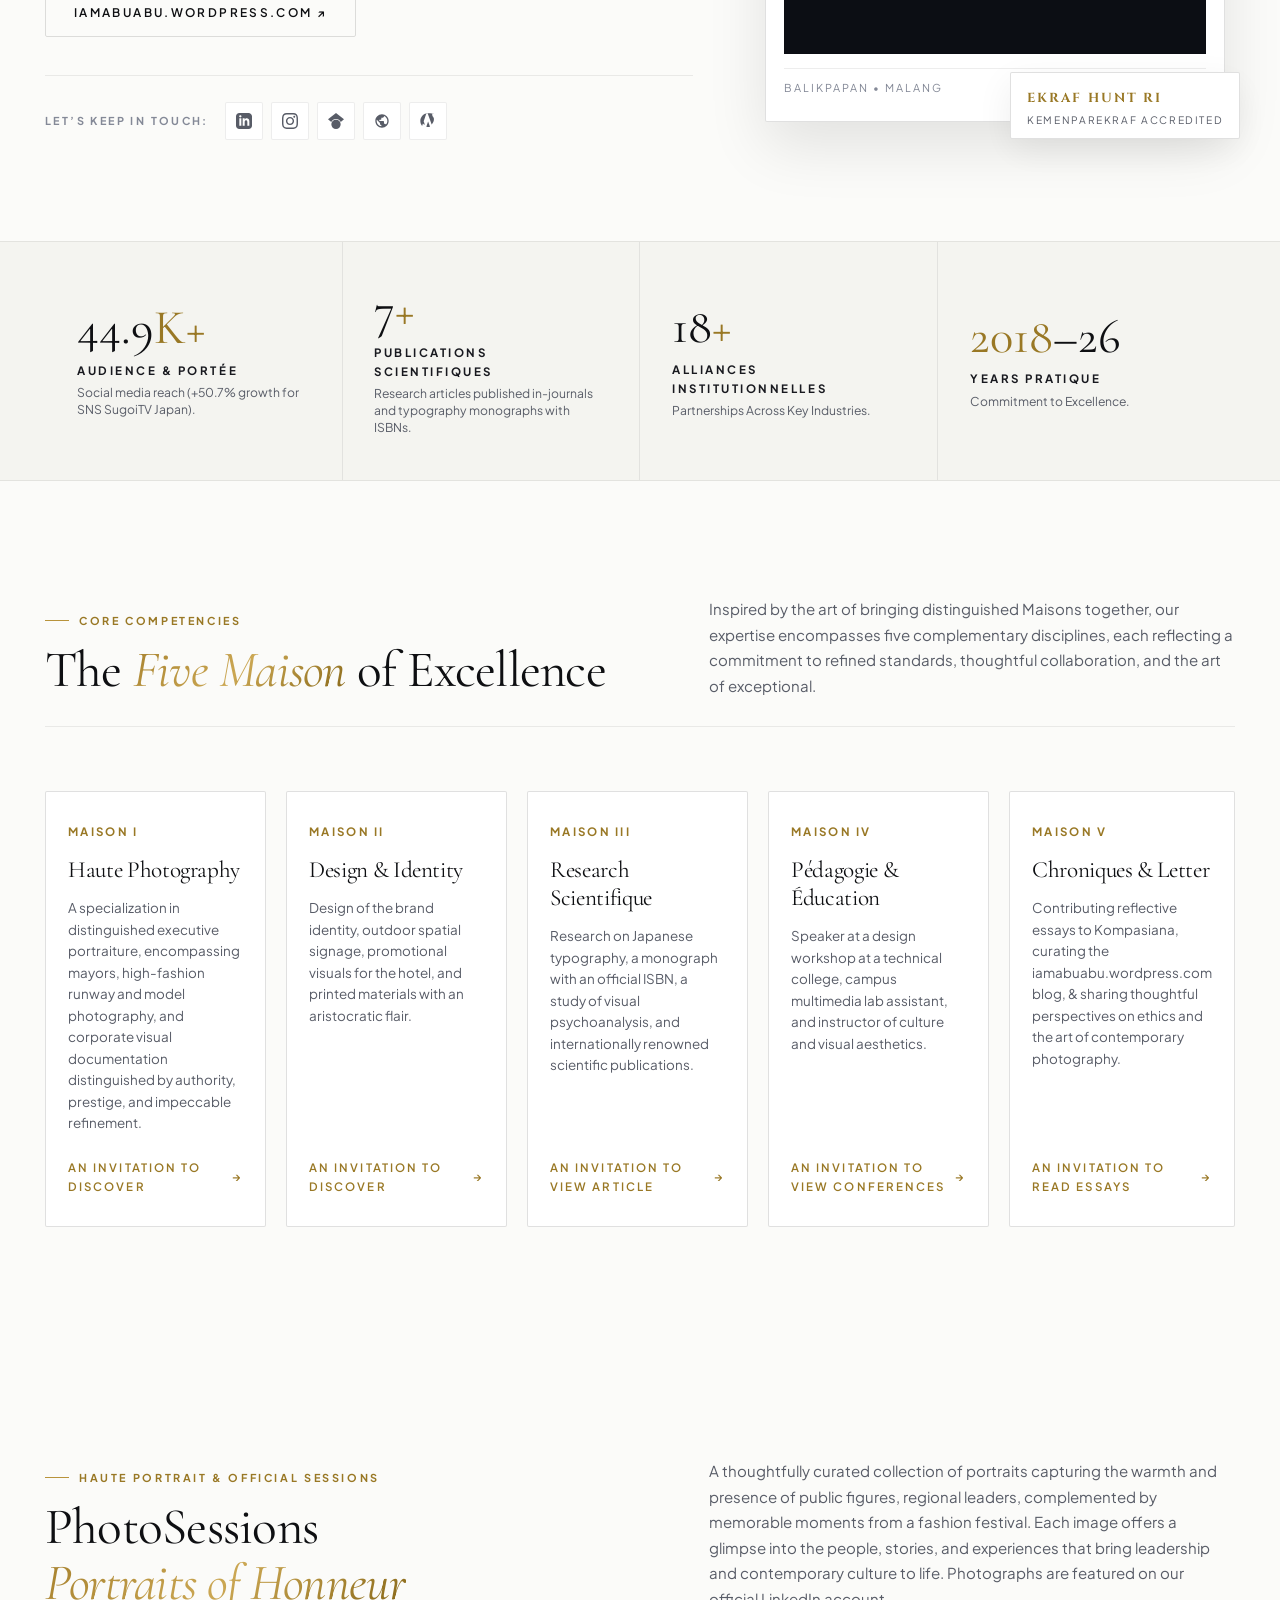
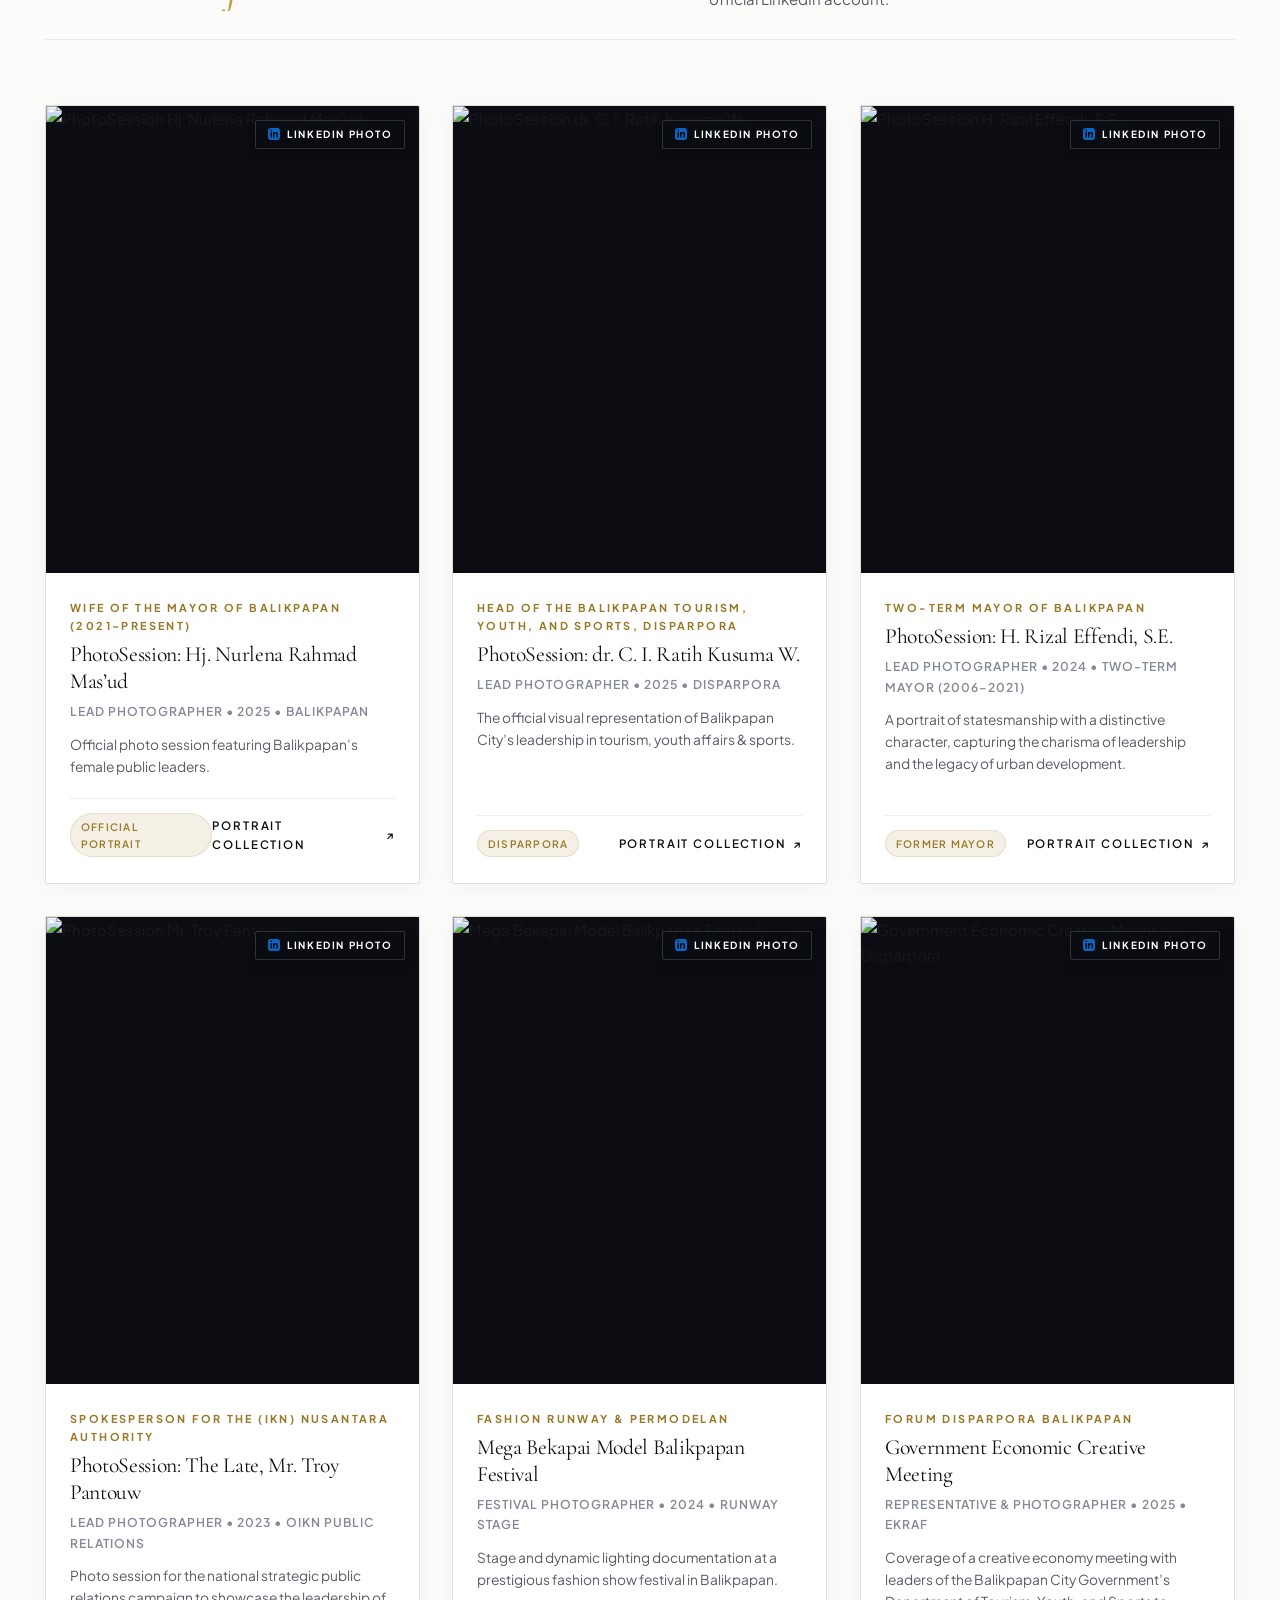
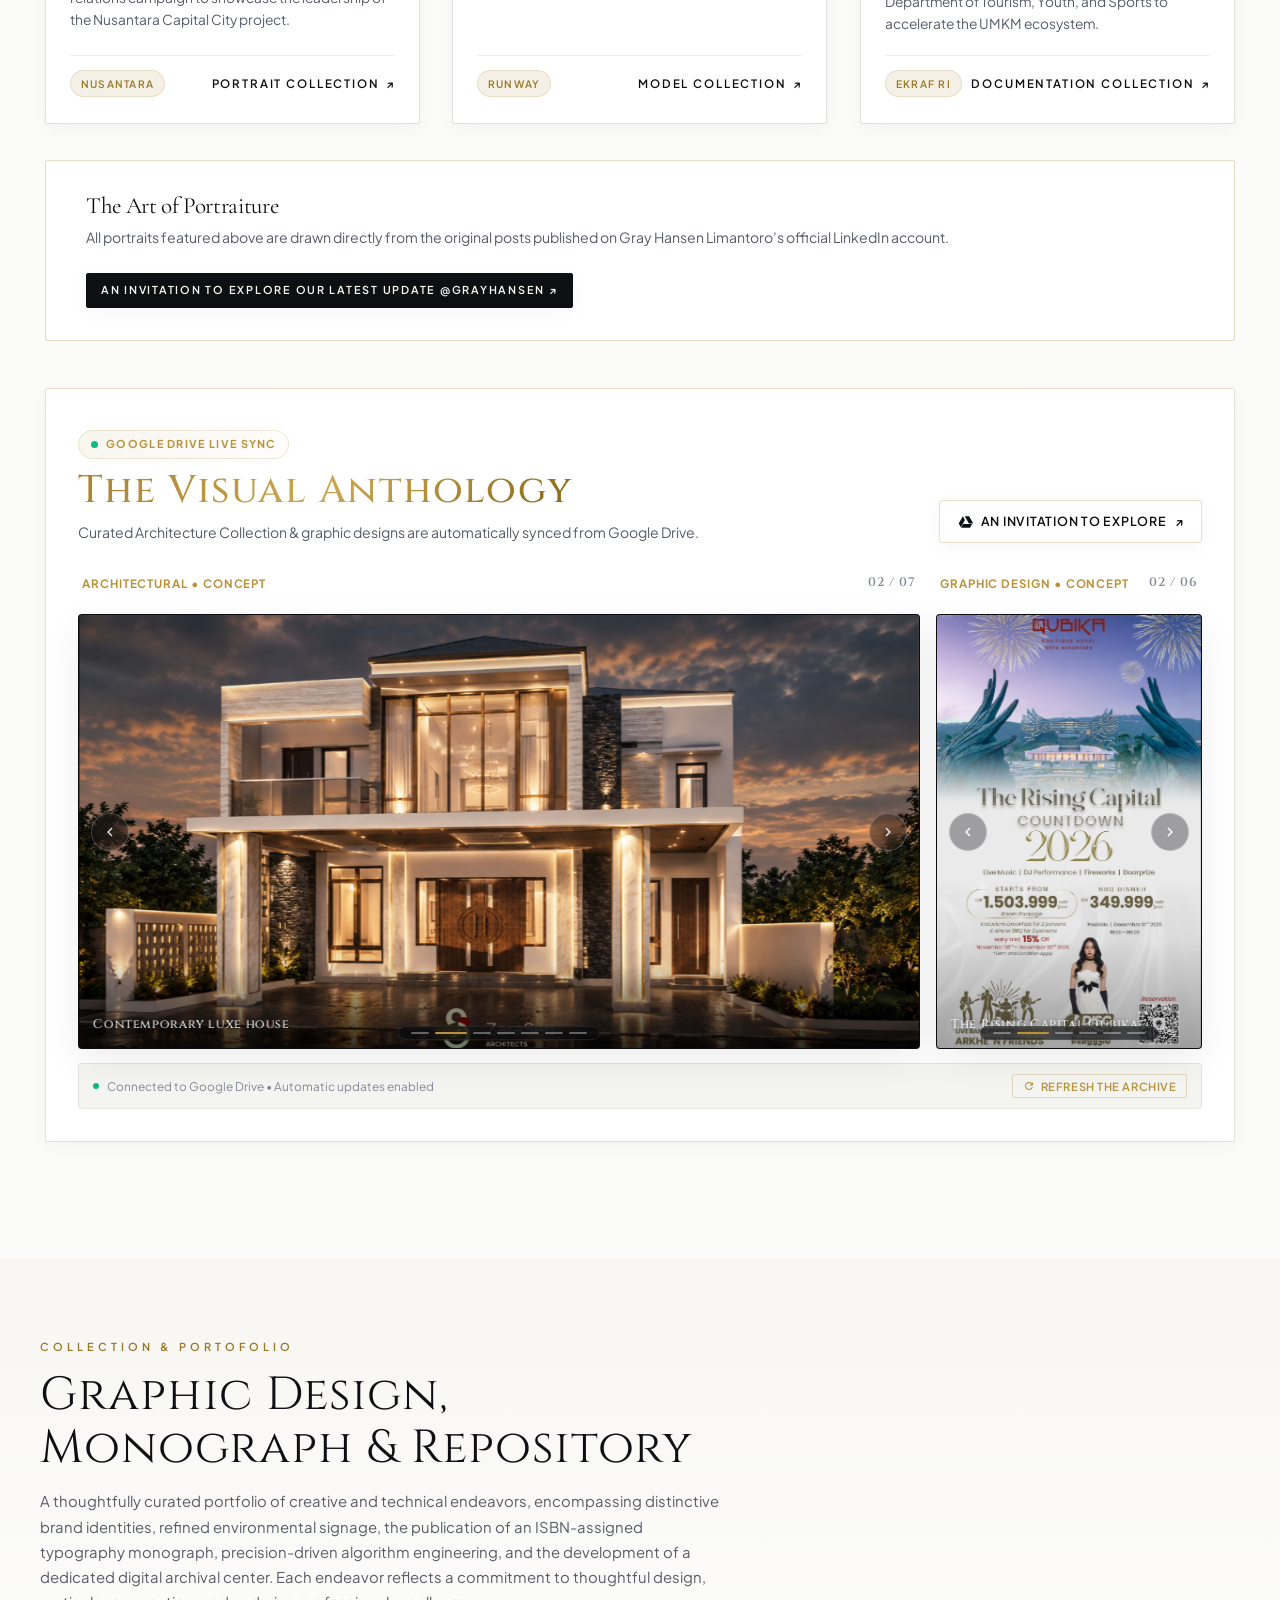
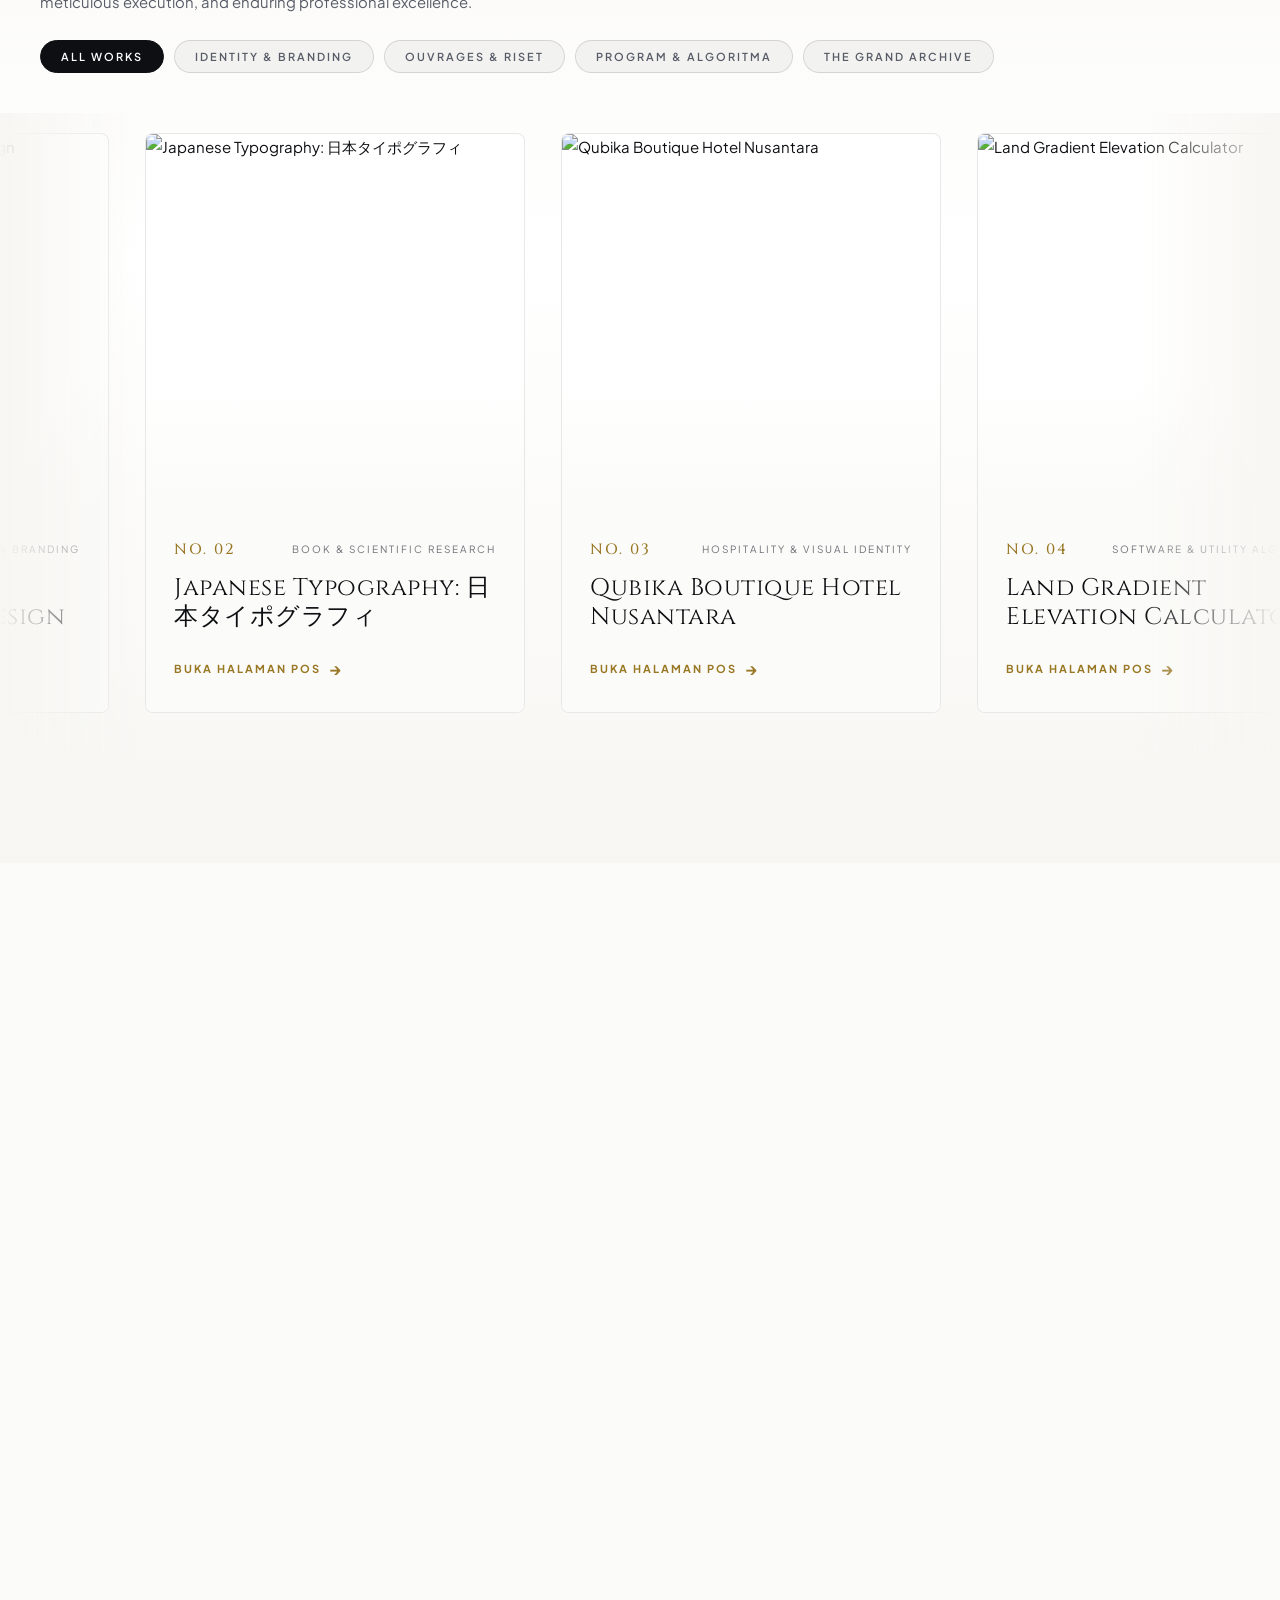
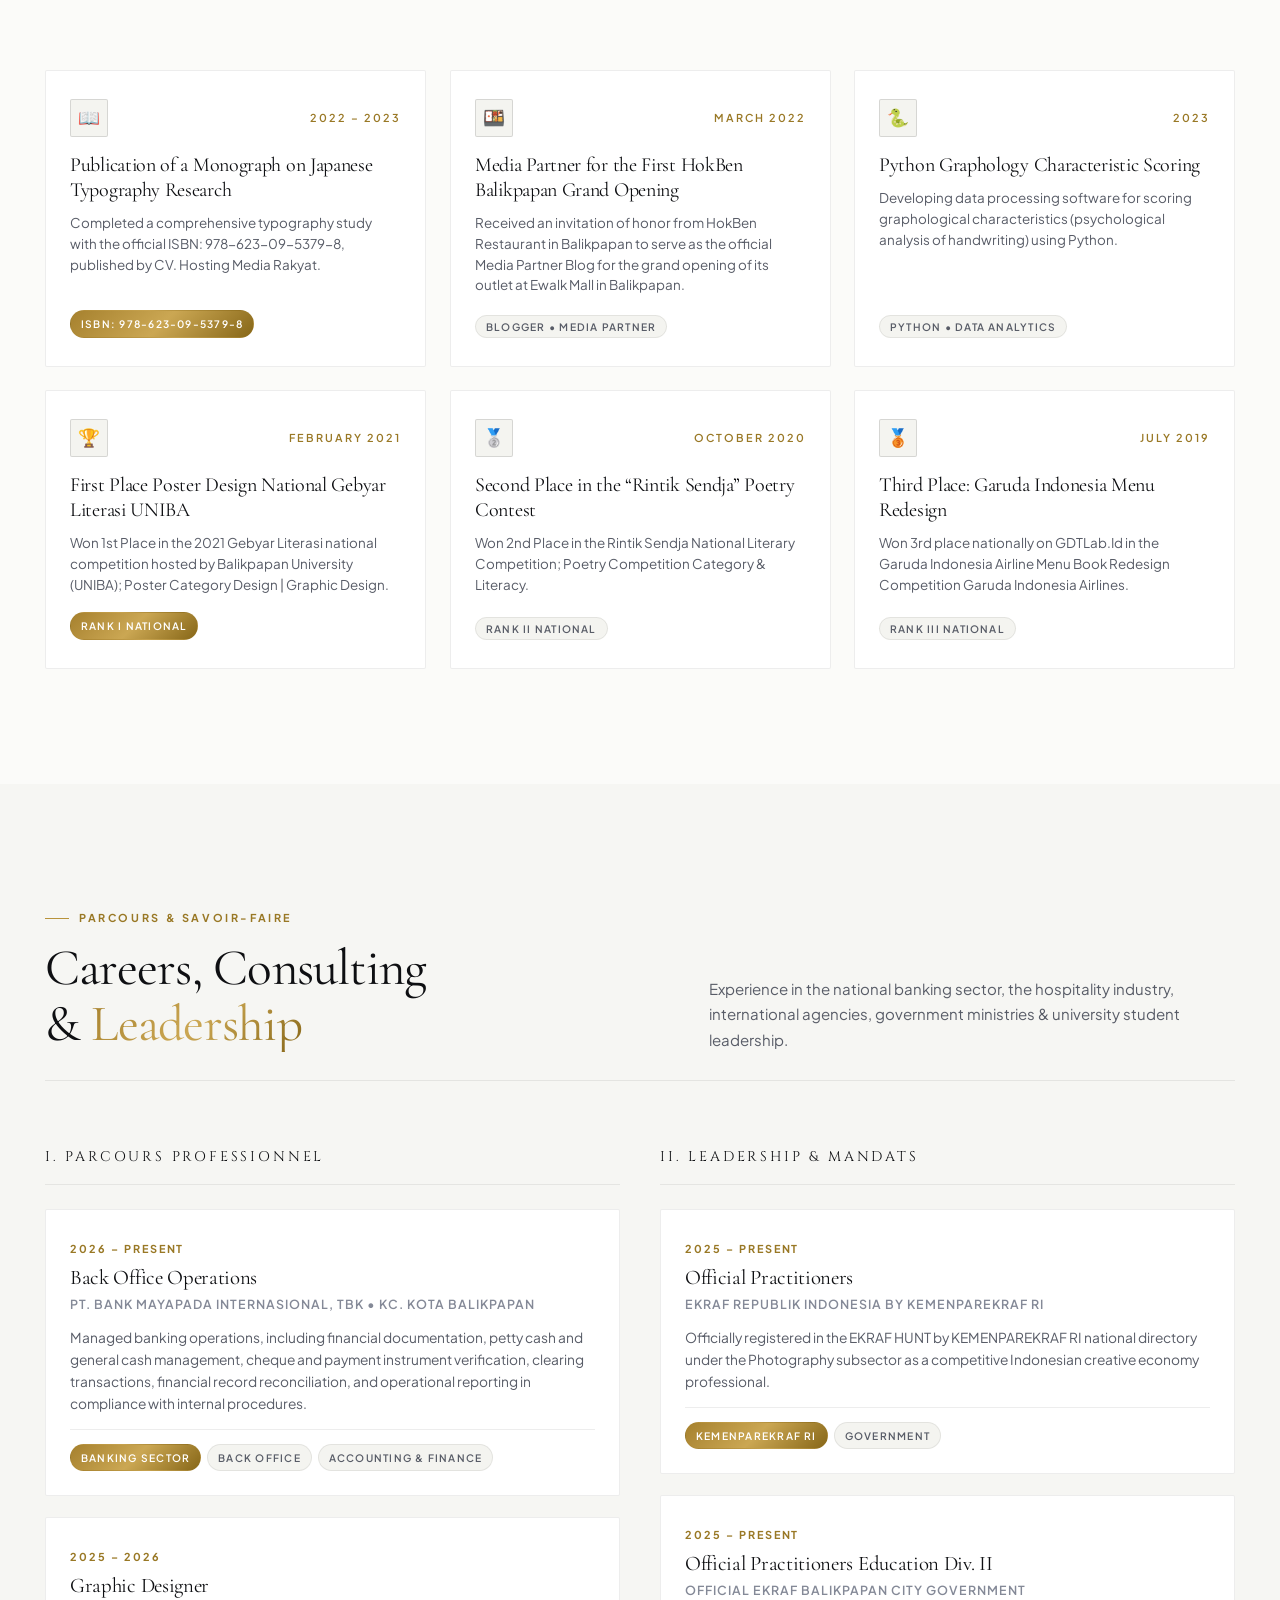
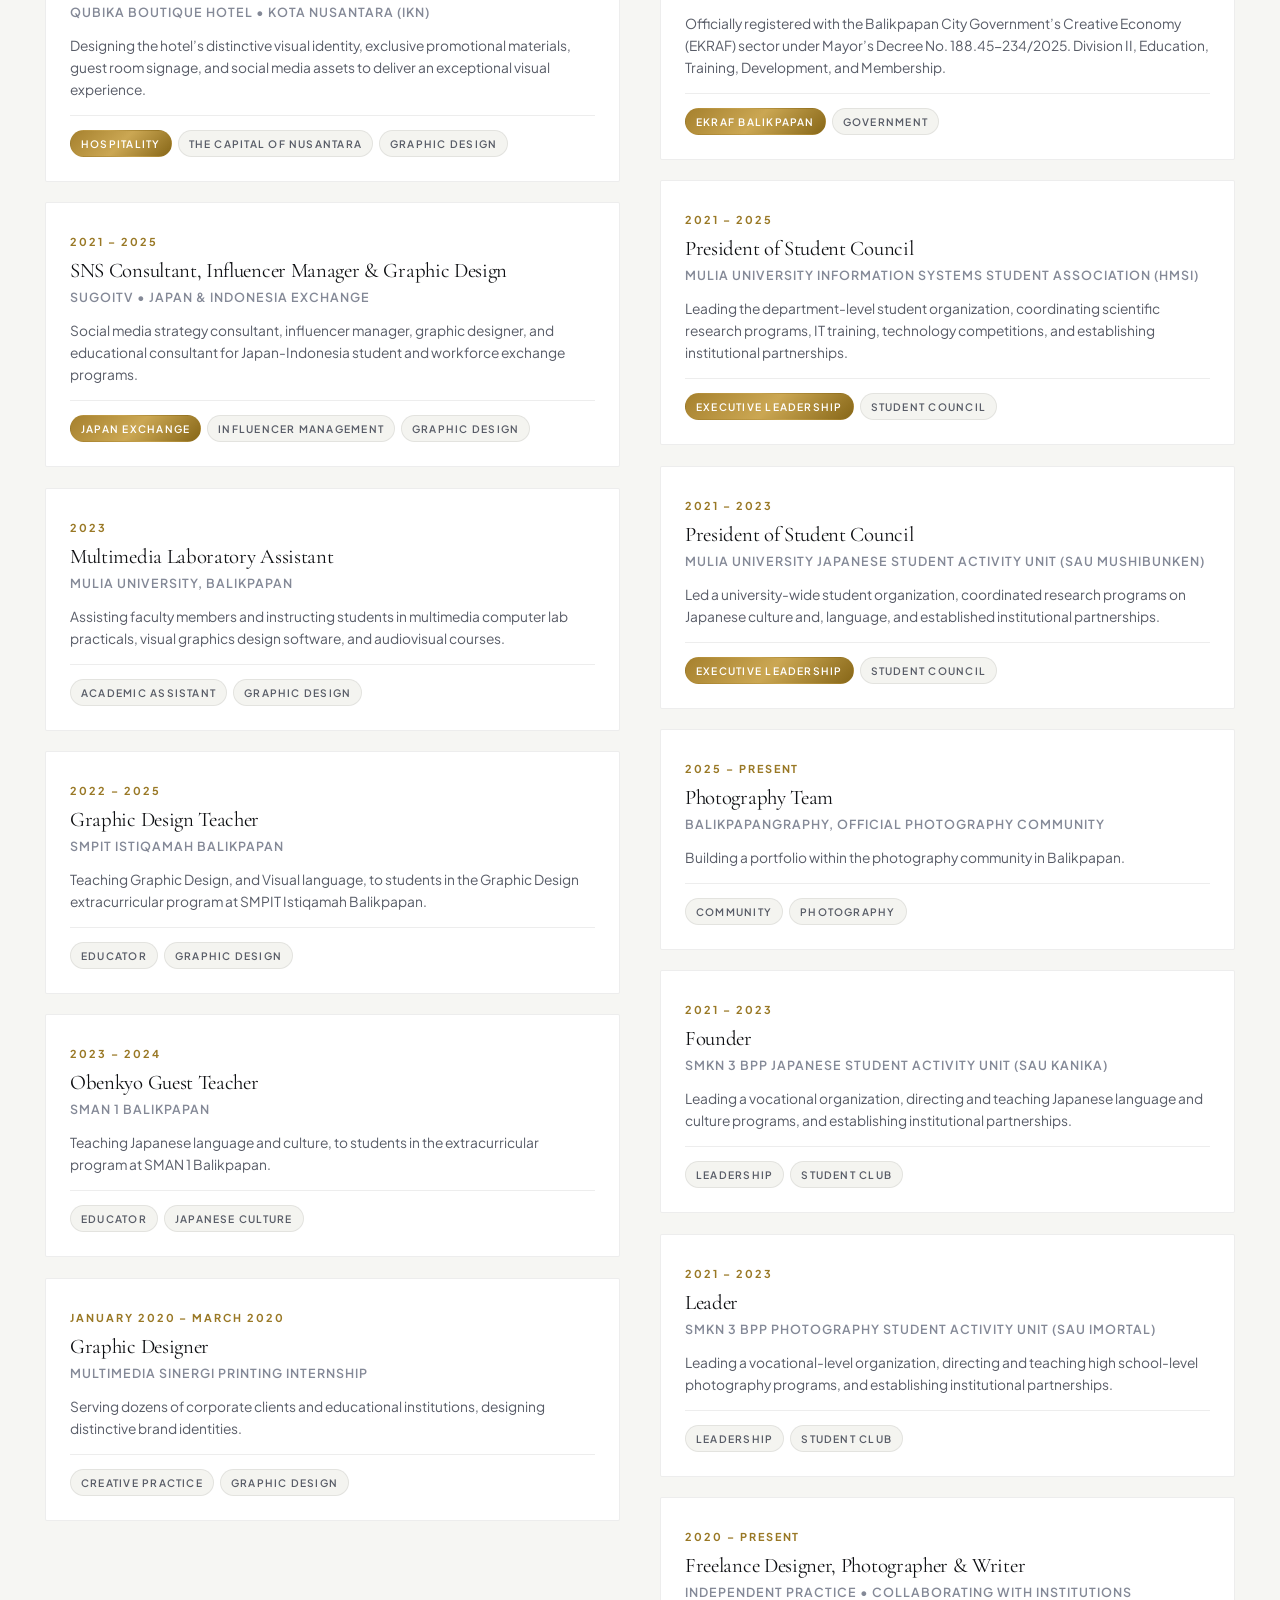
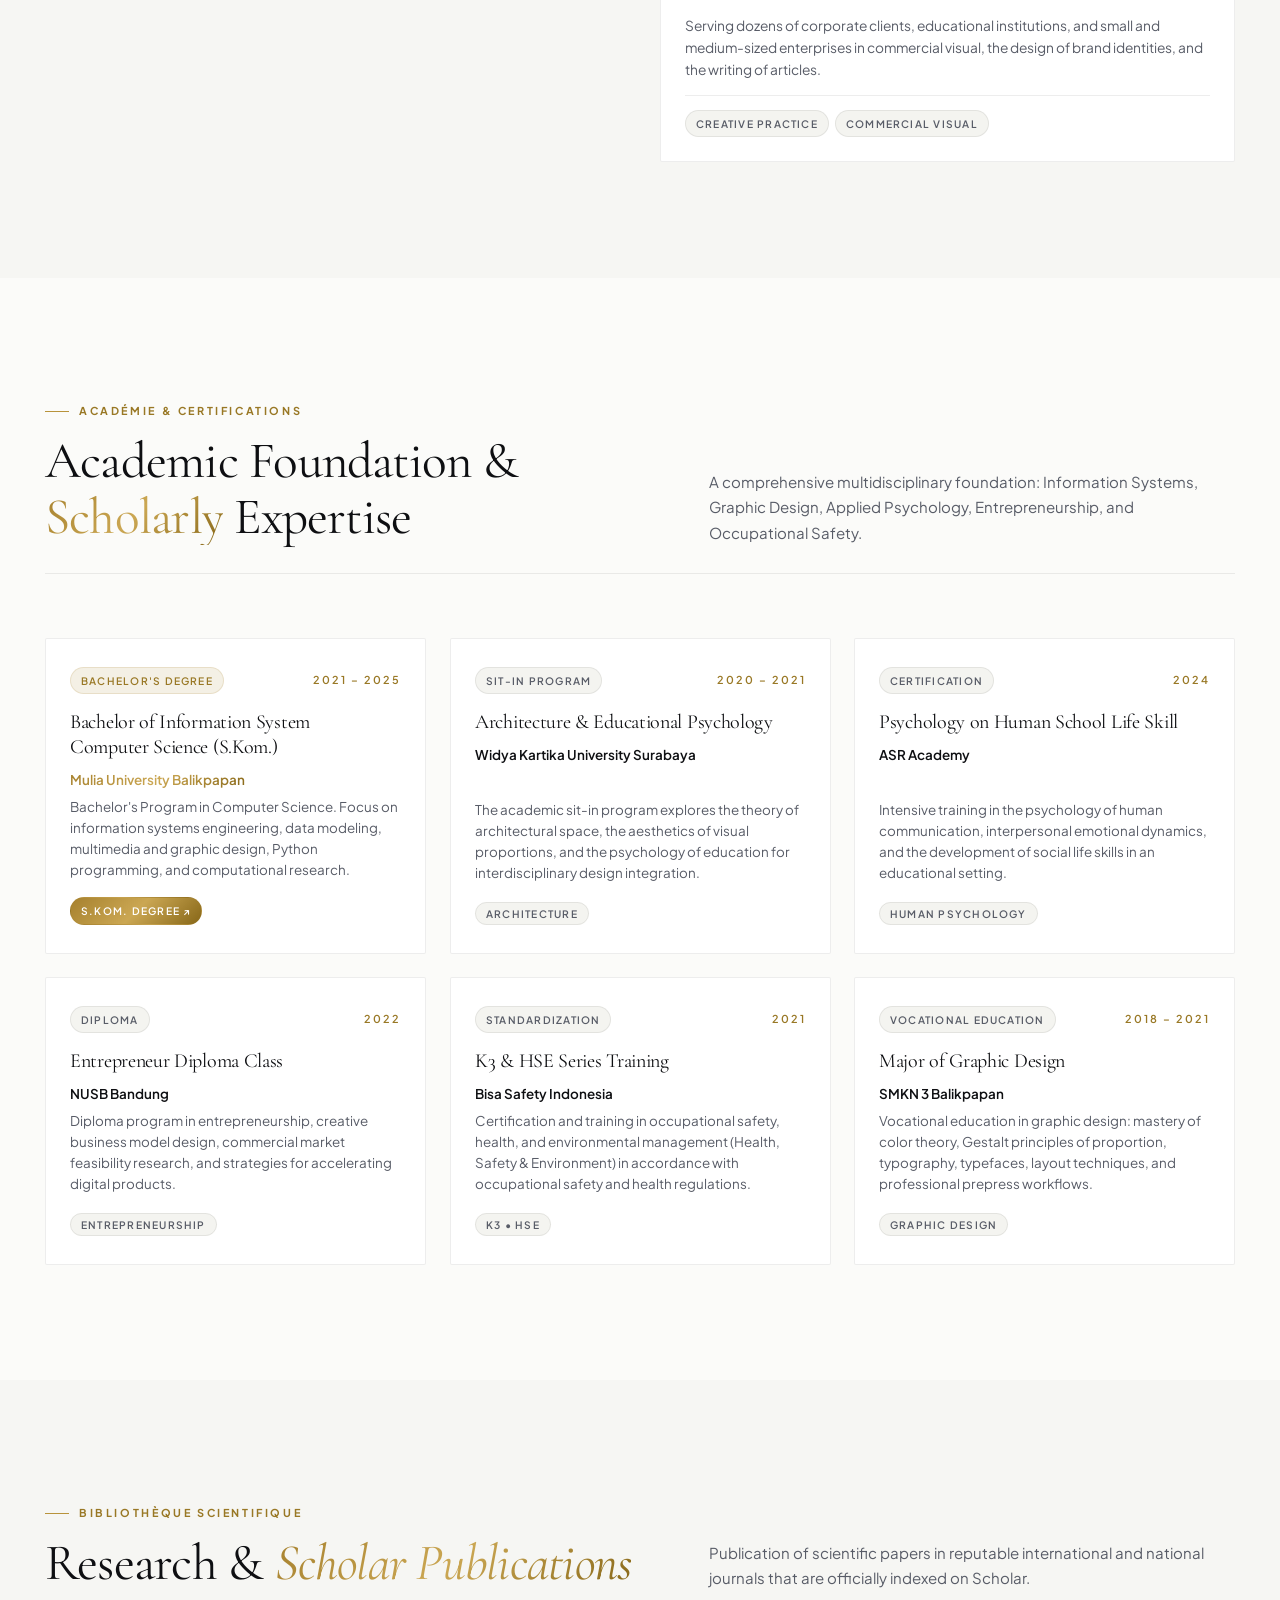
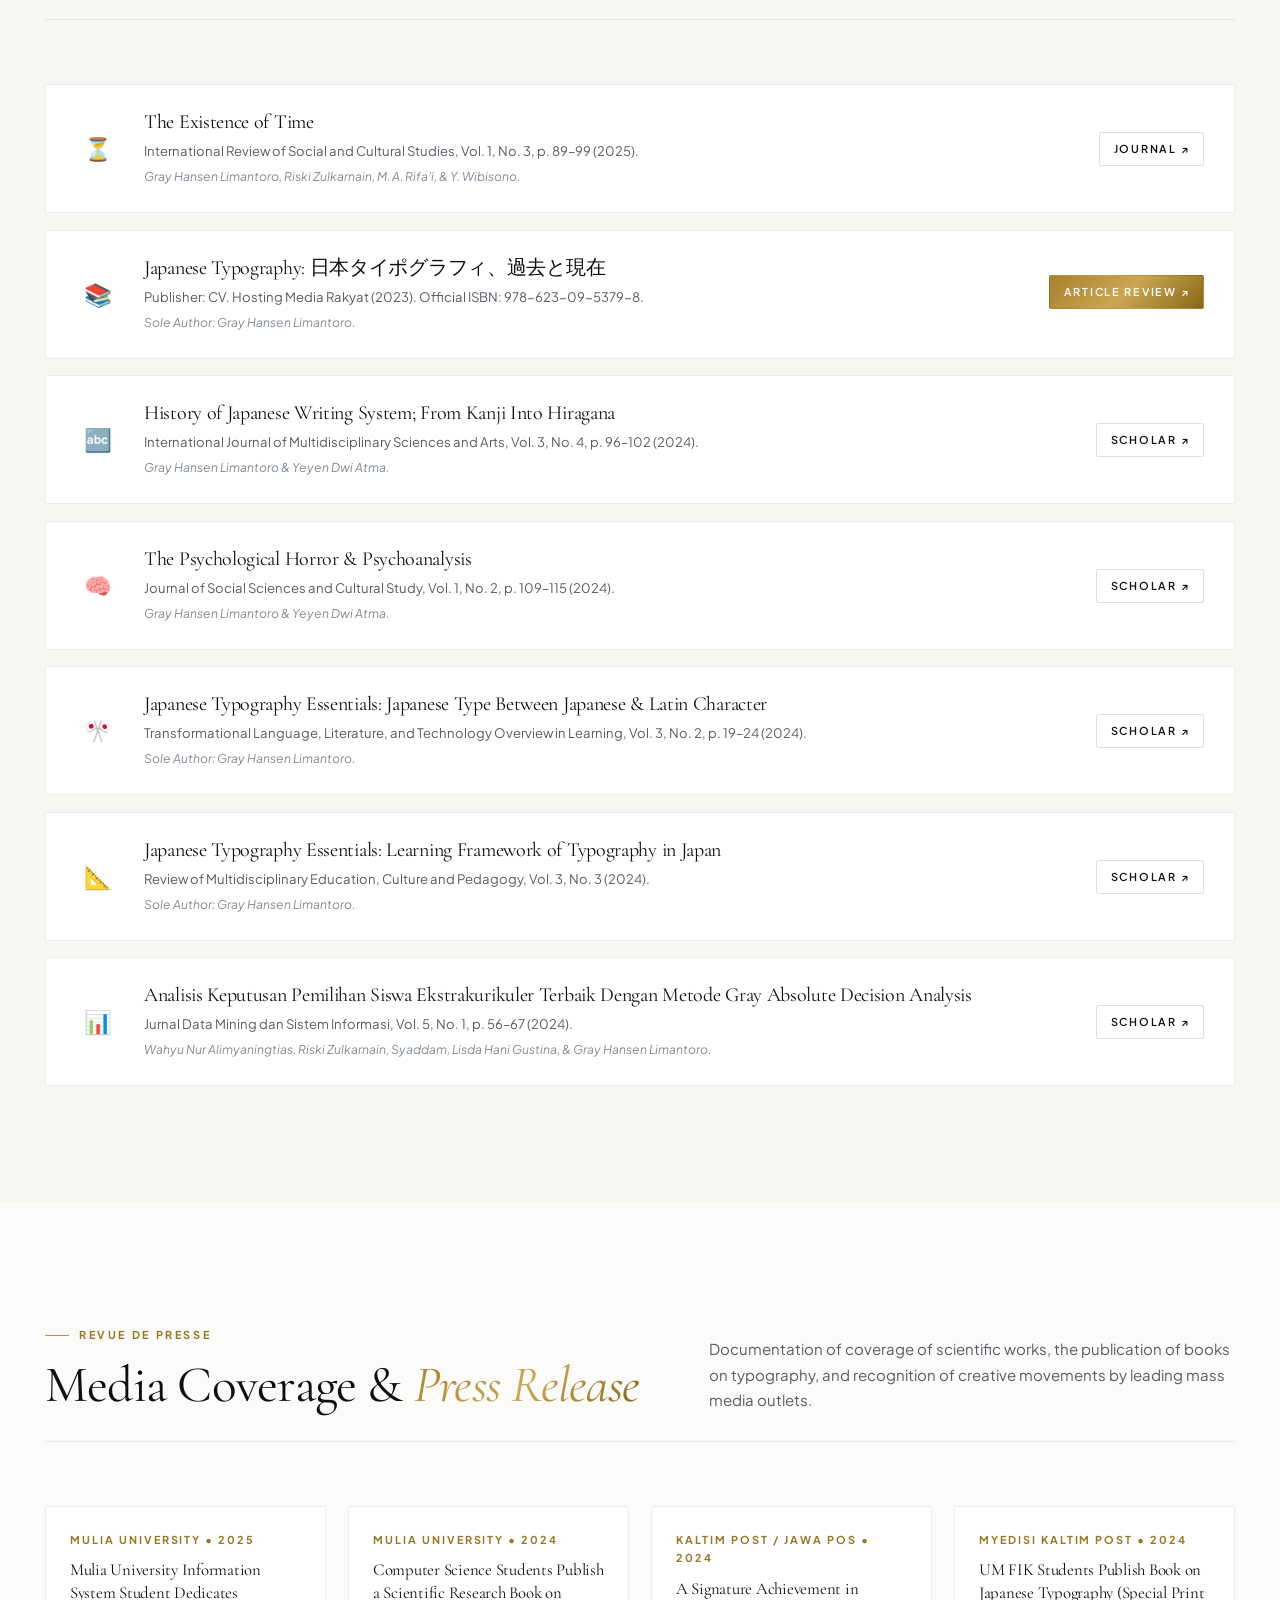
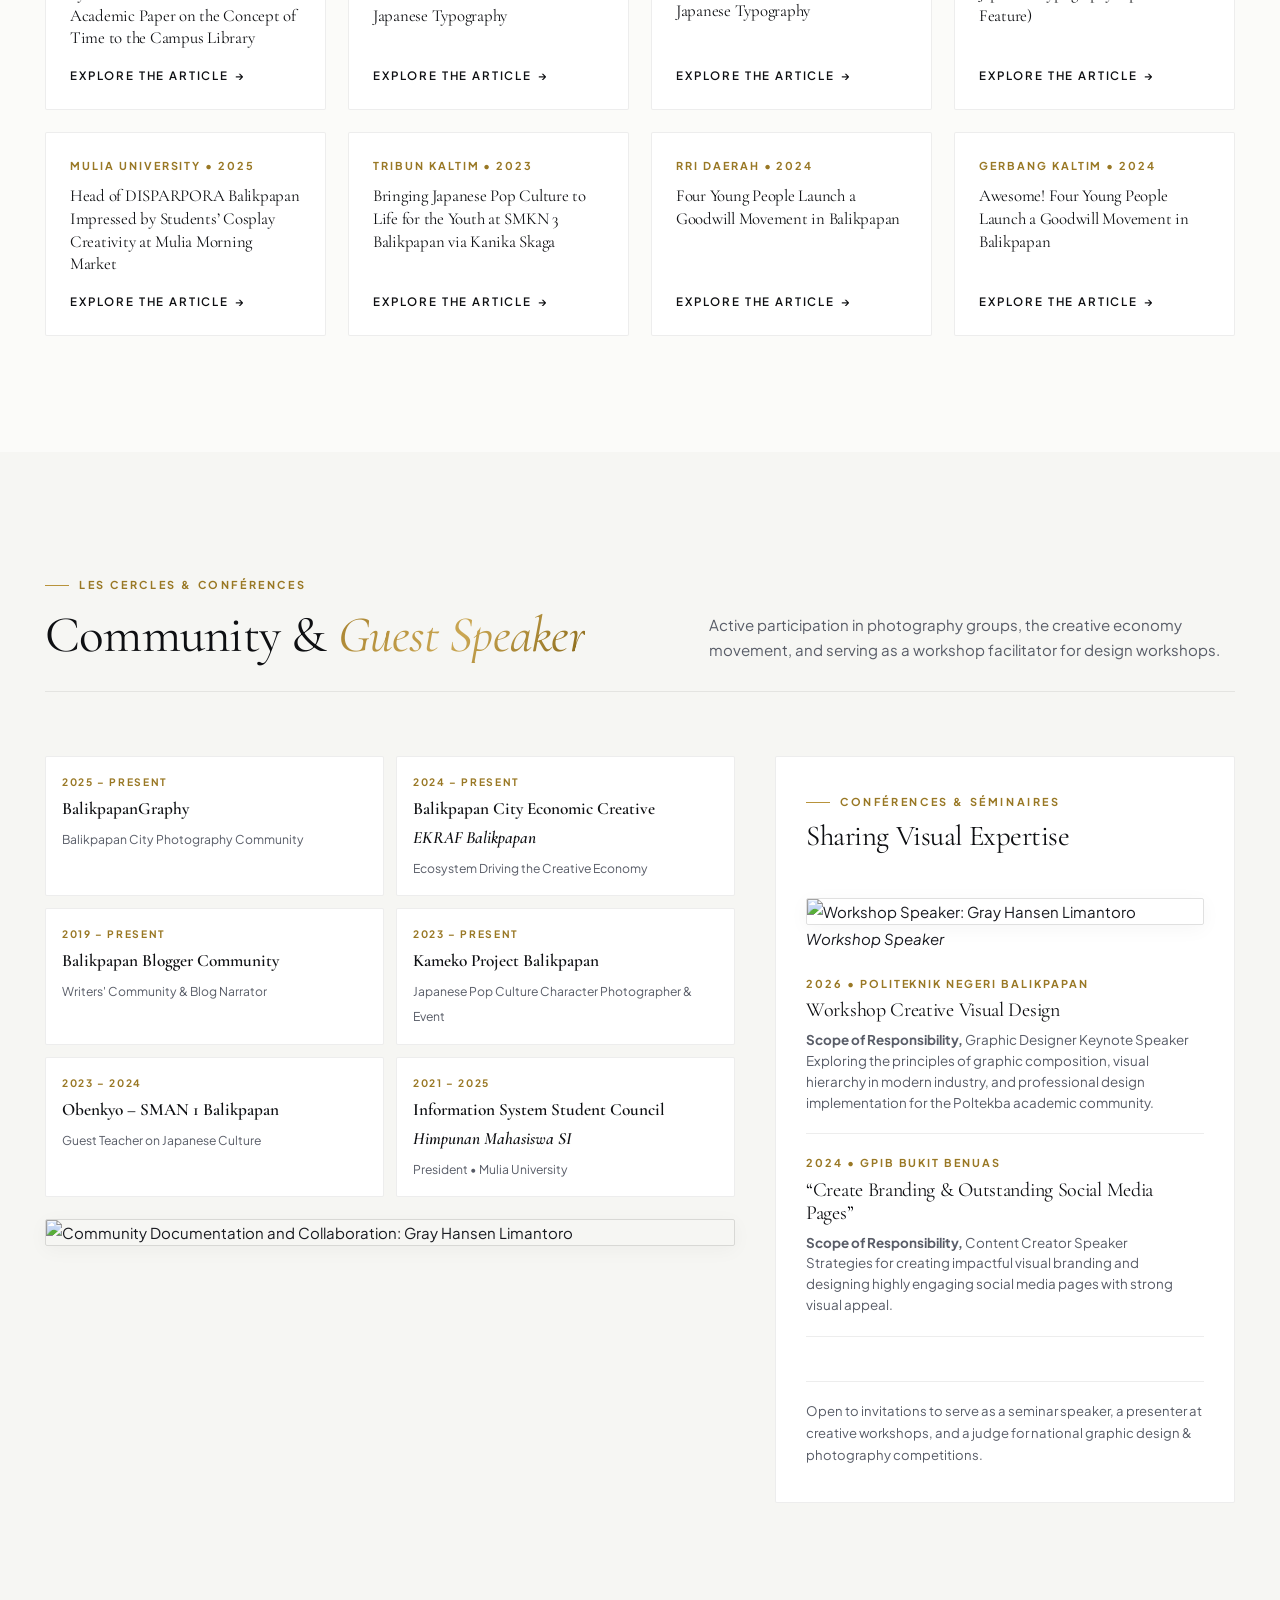
==== commit b4504b5b: "Update index.html" ====
--- a/cv-gray-hansen/index.html
+++ b/cv-gray-hansen/index.html
@@ -244,15 +244,15 @@
     /* Mobile Landscape Slider Adaptation (Full Landscape Image, No Cut-Off, Same as Desktop) */
     @media (max-width: 768px) {
       .lvmh-hero-slider-section {
-        position: relative;
-        width: 100%;
-        /* Force Landscape Aspect Ratio on mobile */
-        aspect-ratio: 16 / 10;
-        height: auto;
-        min-height: 250px;
-        max-height: 380px;
-        overflow: hidden;
-        background: #000;
+        position: relative !important;
+        width: 100% !important;
+        /* Padding-bottom trick: creates 16:9 landscape box that works with position:absolute children */
+        height: 0 !important;
+        min-height: 0 !important;
+        max-height: none !important;
+        padding-bottom: 56.25% !important; /* 9/16 = 56.25% → landscape 16:9 */
+        overflow: hidden !important;
+        background: #000 !important;
       }
 
       .hero-slide-bg {
@@ -331,7 +331,7 @@
 
     @media (max-width: 380px) {
       .lvmh-hero-slider-section {
-        min-height: 220px;
+        padding-bottom: 56.25% !important; /* keep 16:9 ratio */
       }
 
       .hero-floating-card {
@@ -360,10 +360,10 @@
 
     @media (max-width: 900px) and (orientation: landscape) {
       .lvmh-hero-slider-section {
-        aspect-ratio: 16 / 9;
-        height: auto;
-        min-height: 260px;
-        max-height: 380px;
+        height: 0 !important;
+        min-height: 0 !important;
+        max-height: none !important;
+        padding-bottom: 56.25% !important;
       }
 
       .hero-floating-card {
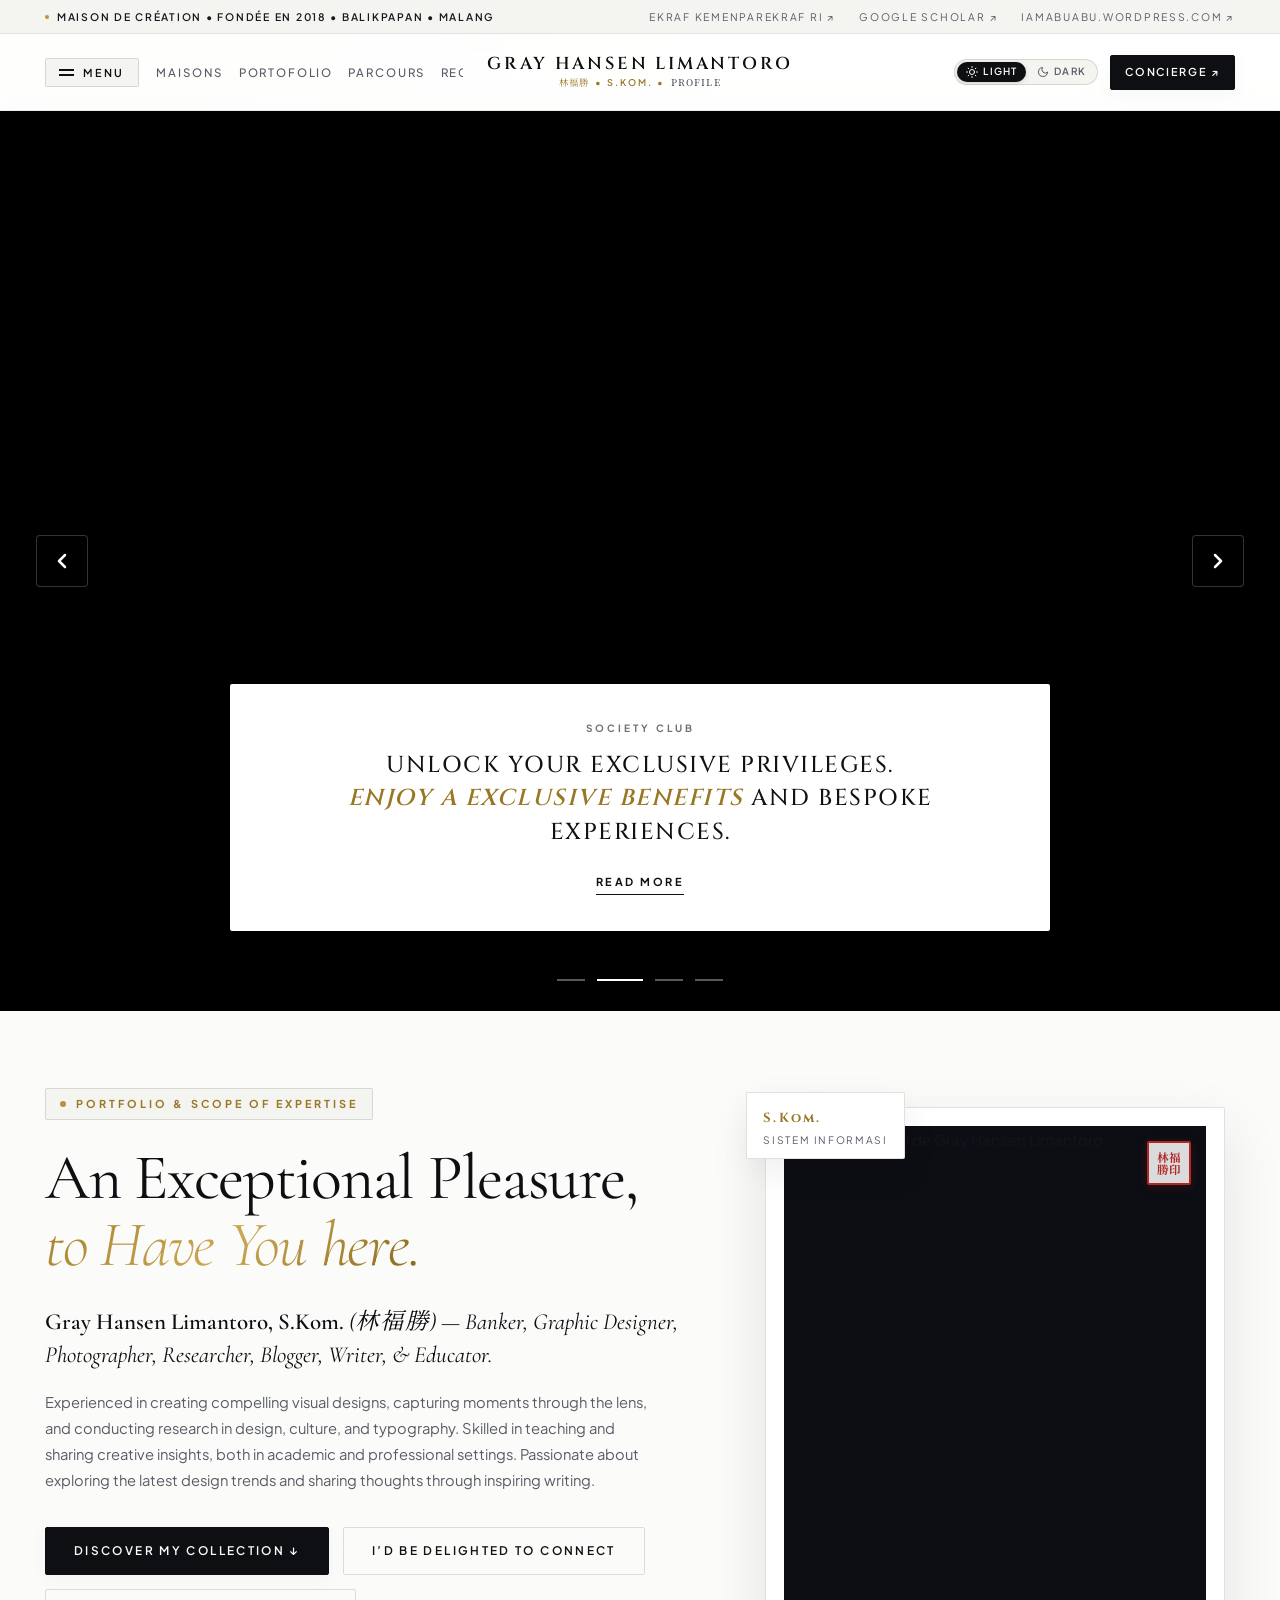
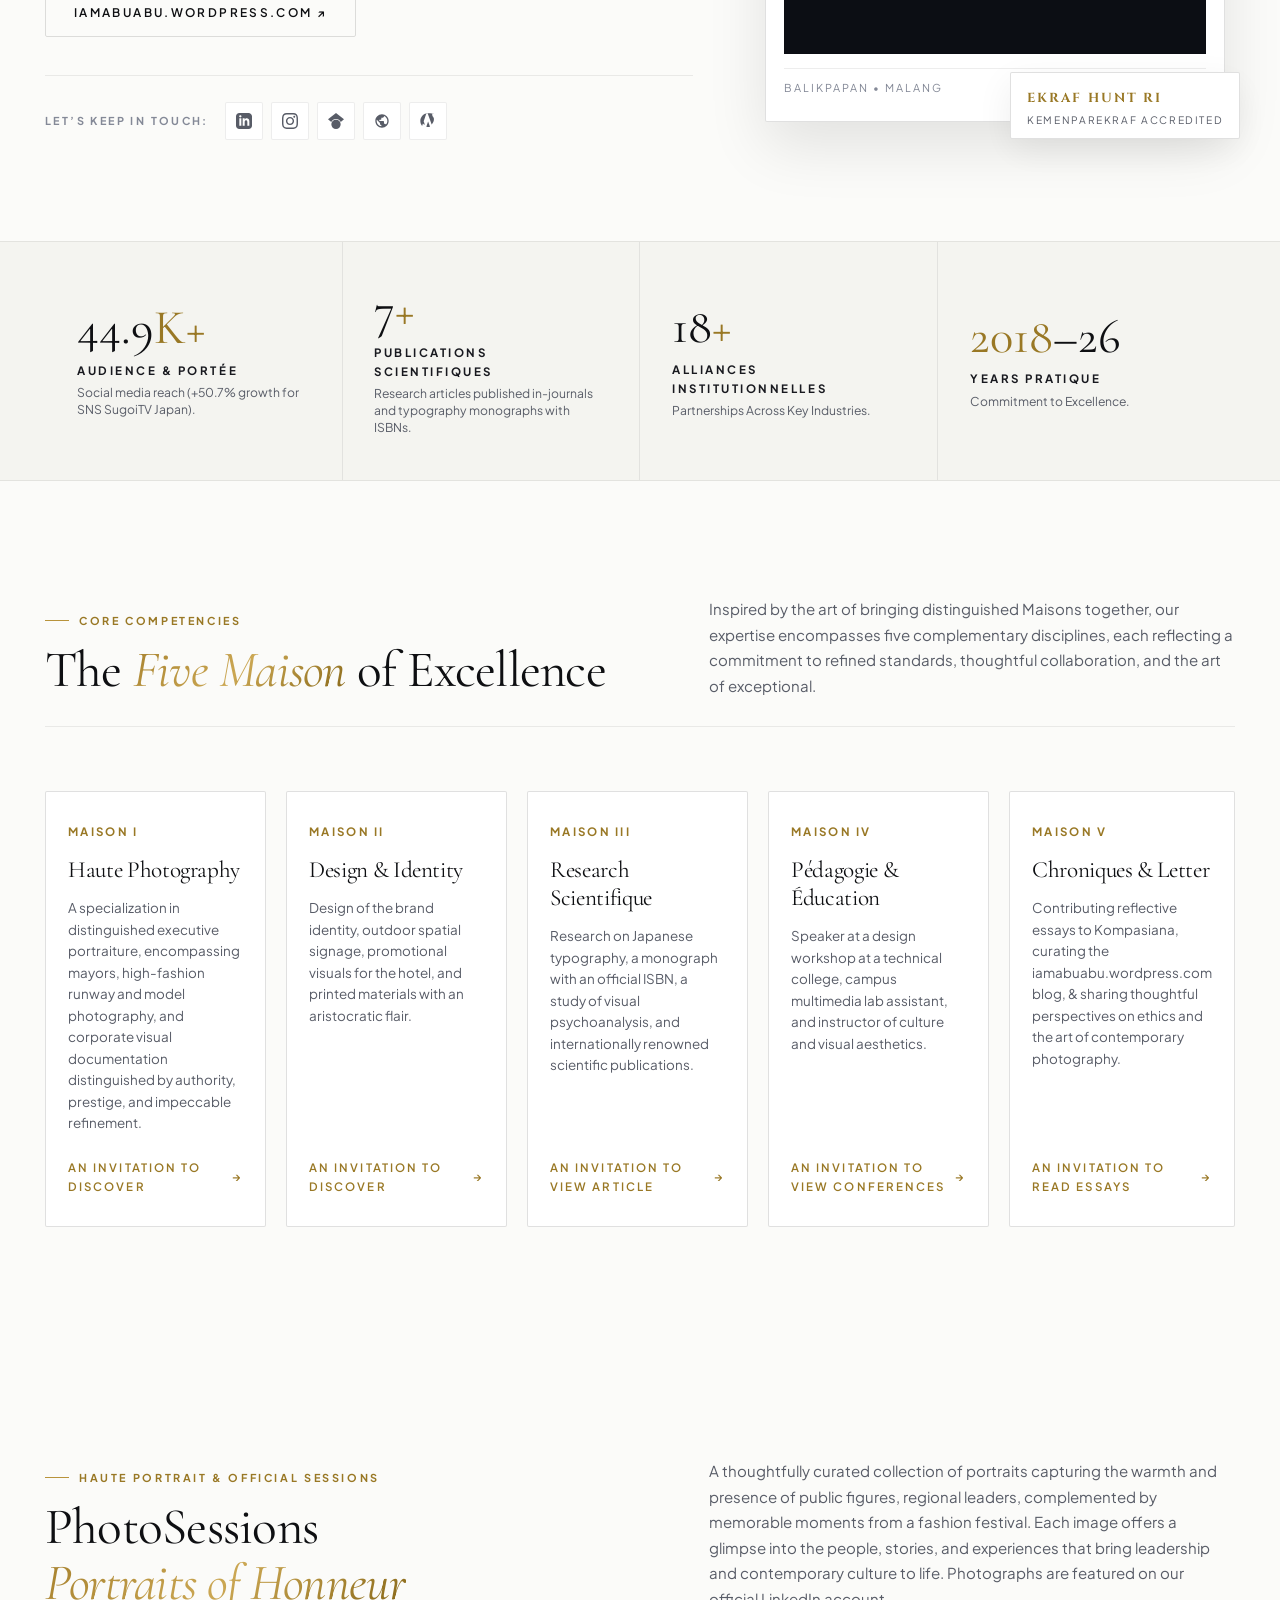
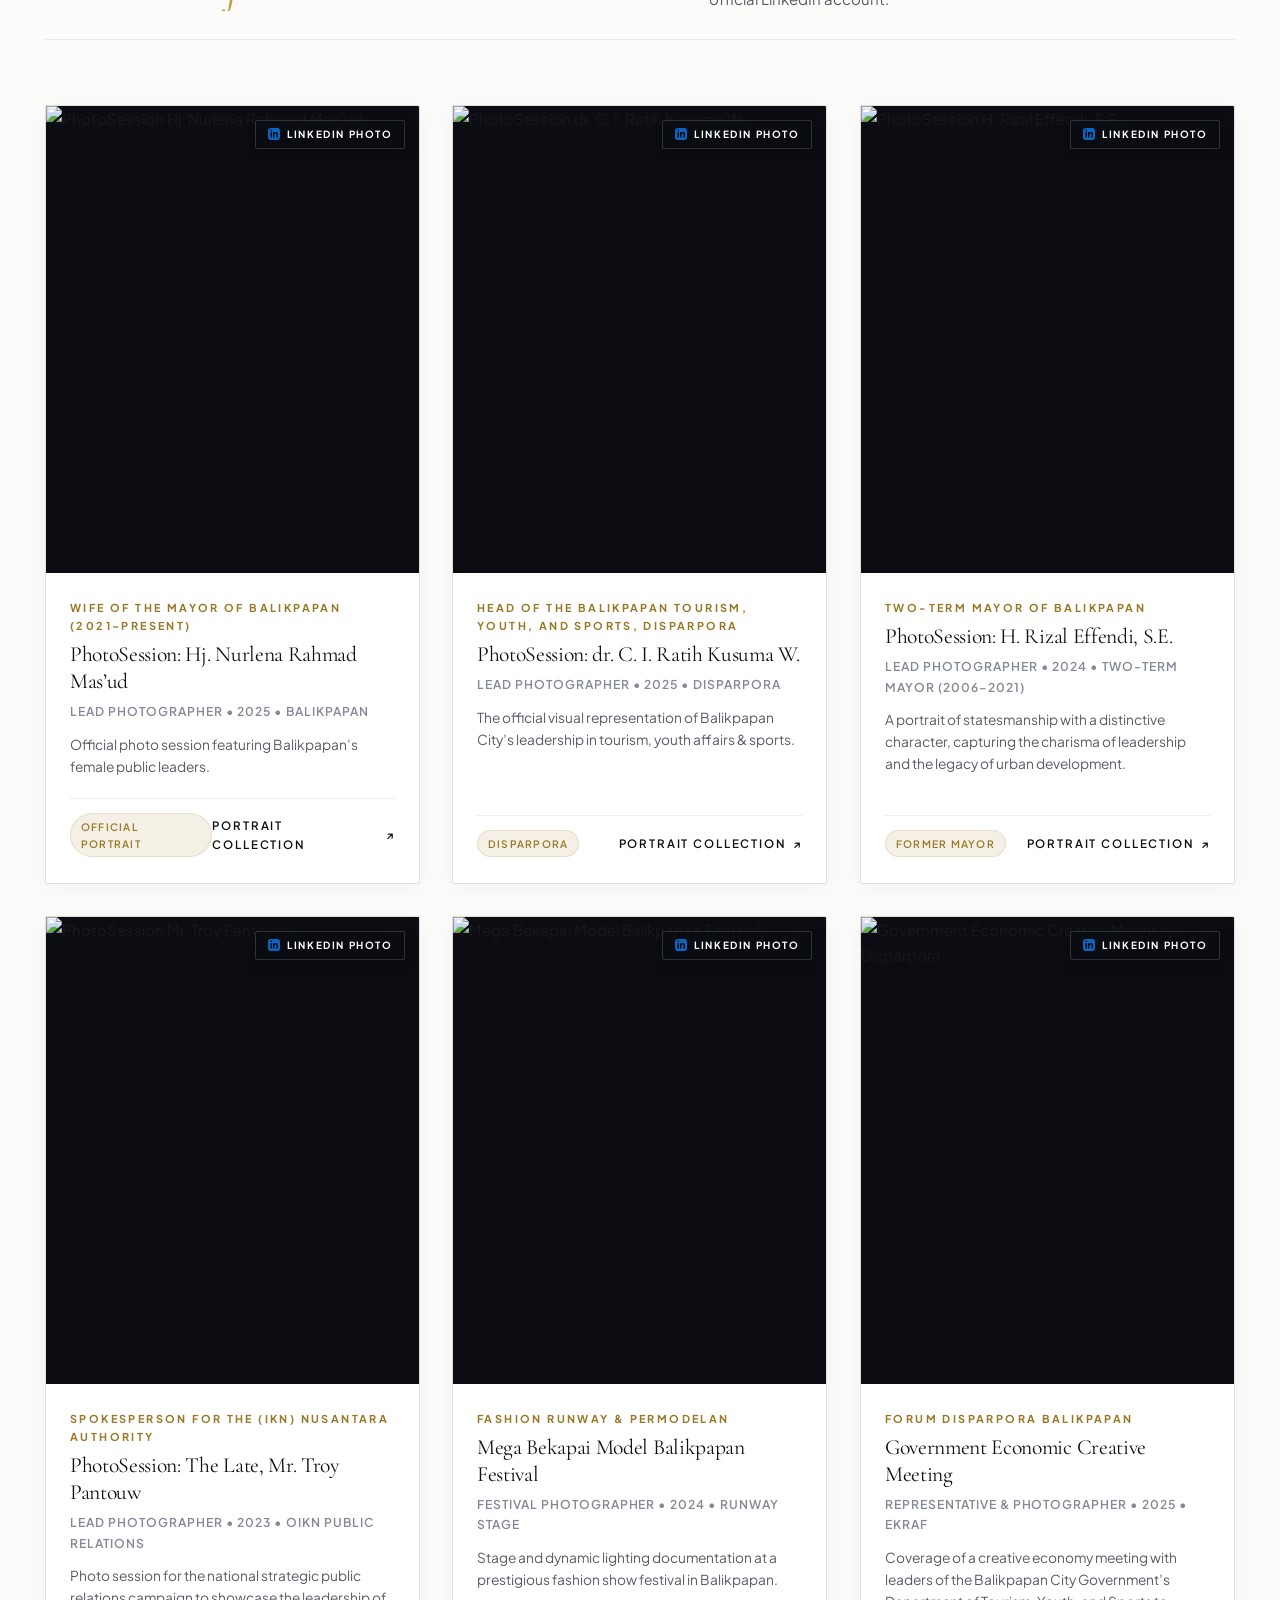
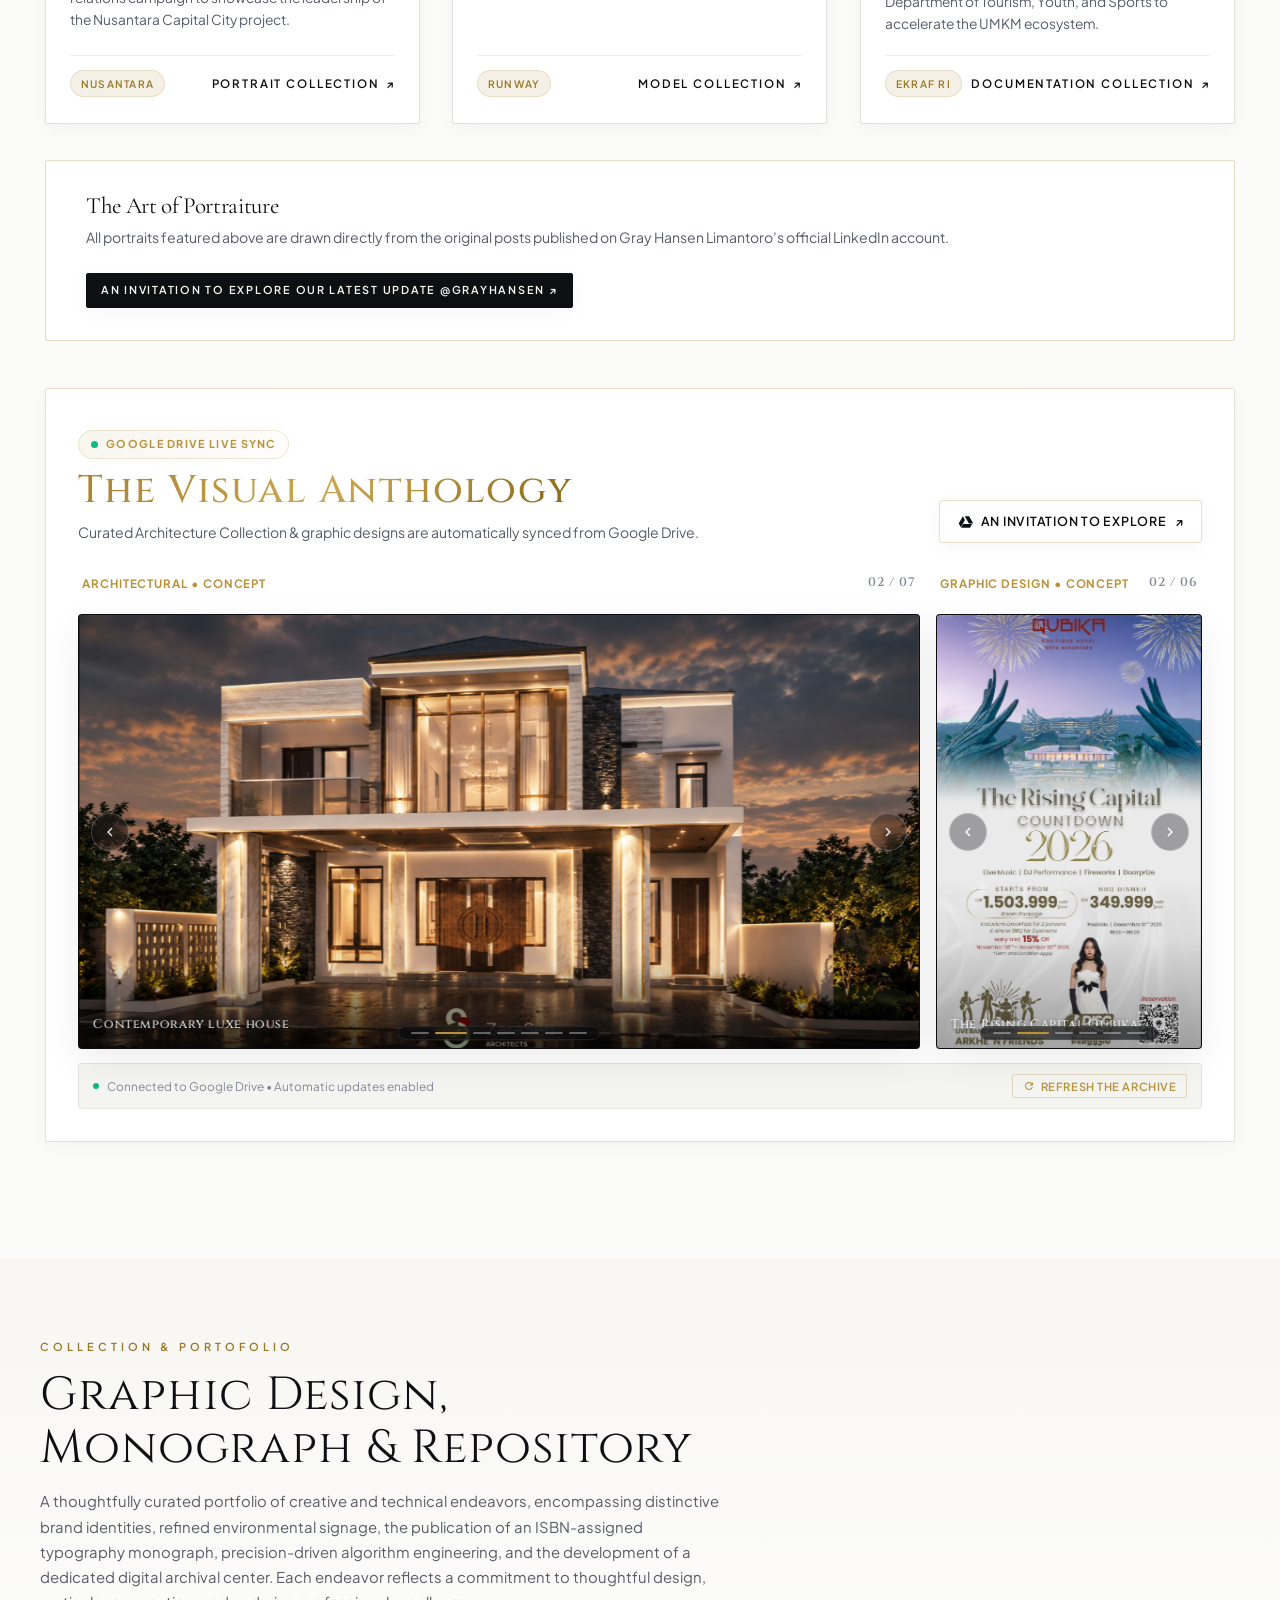
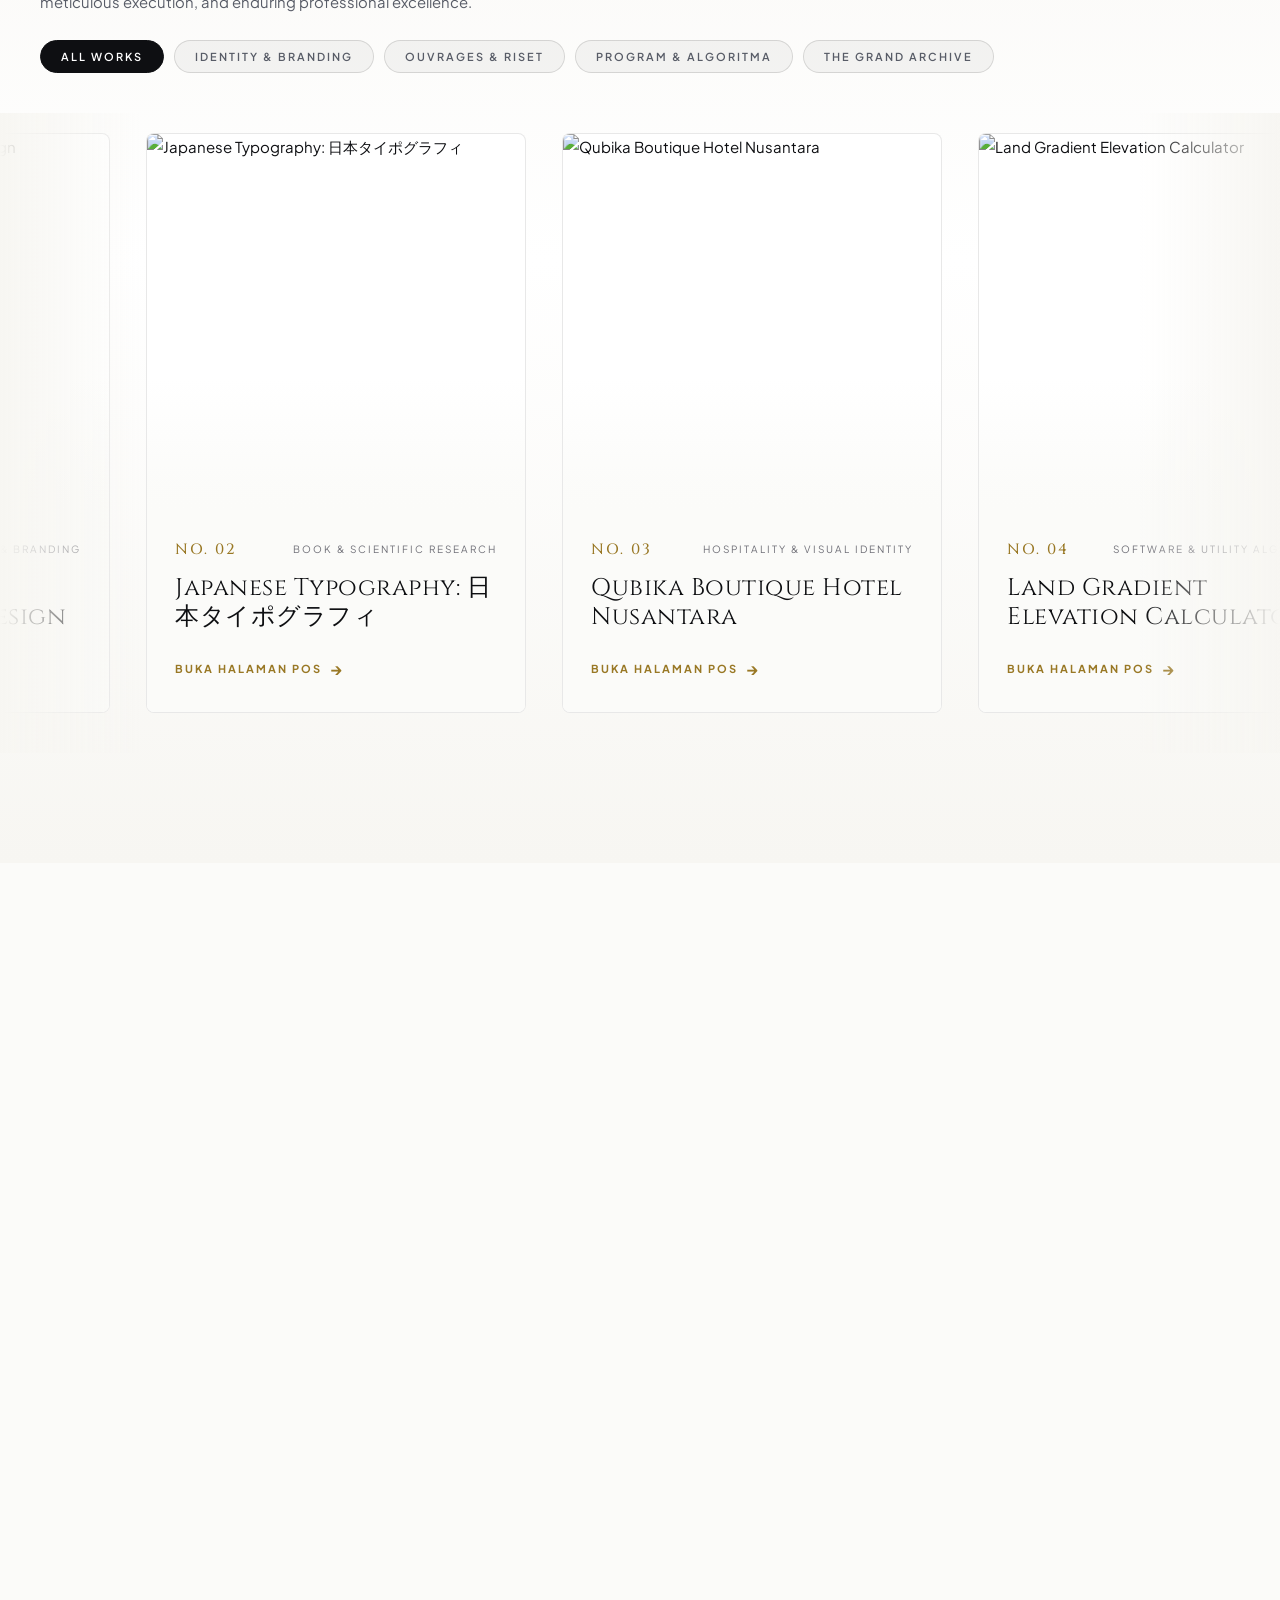
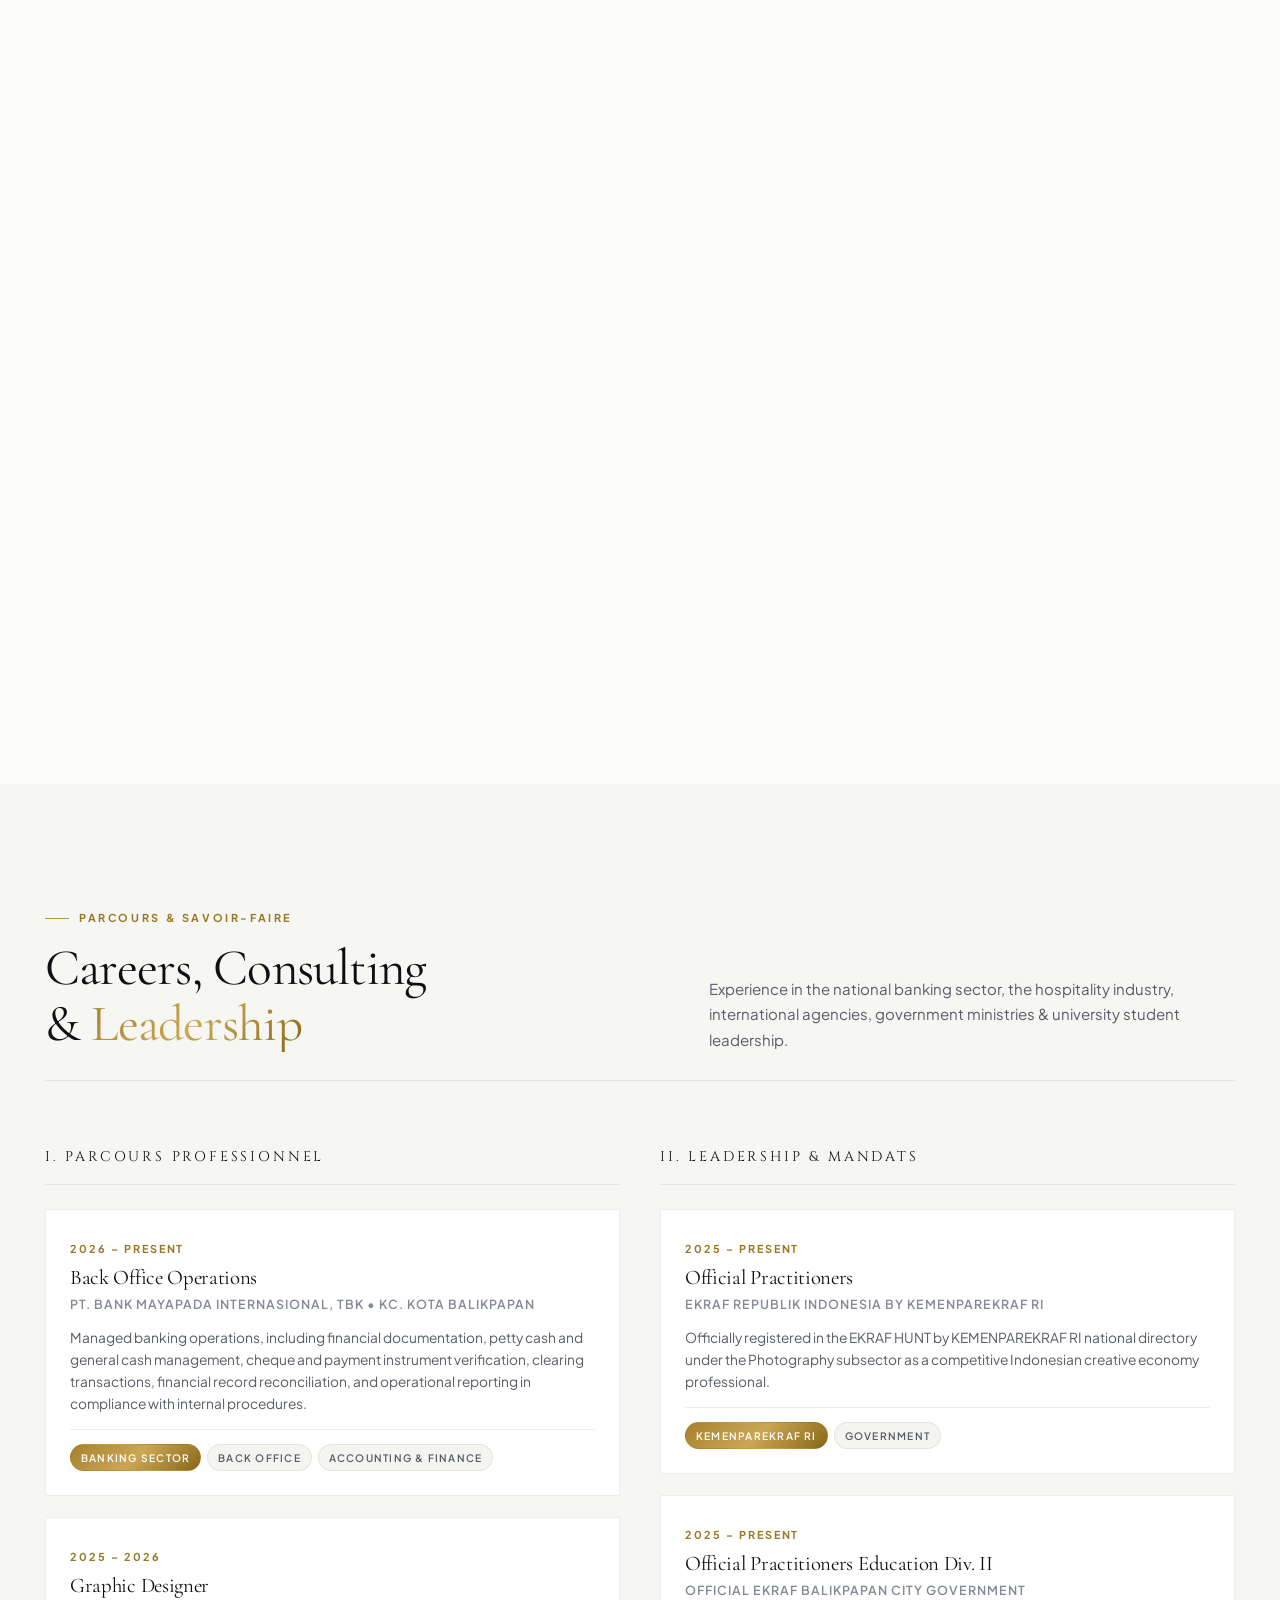
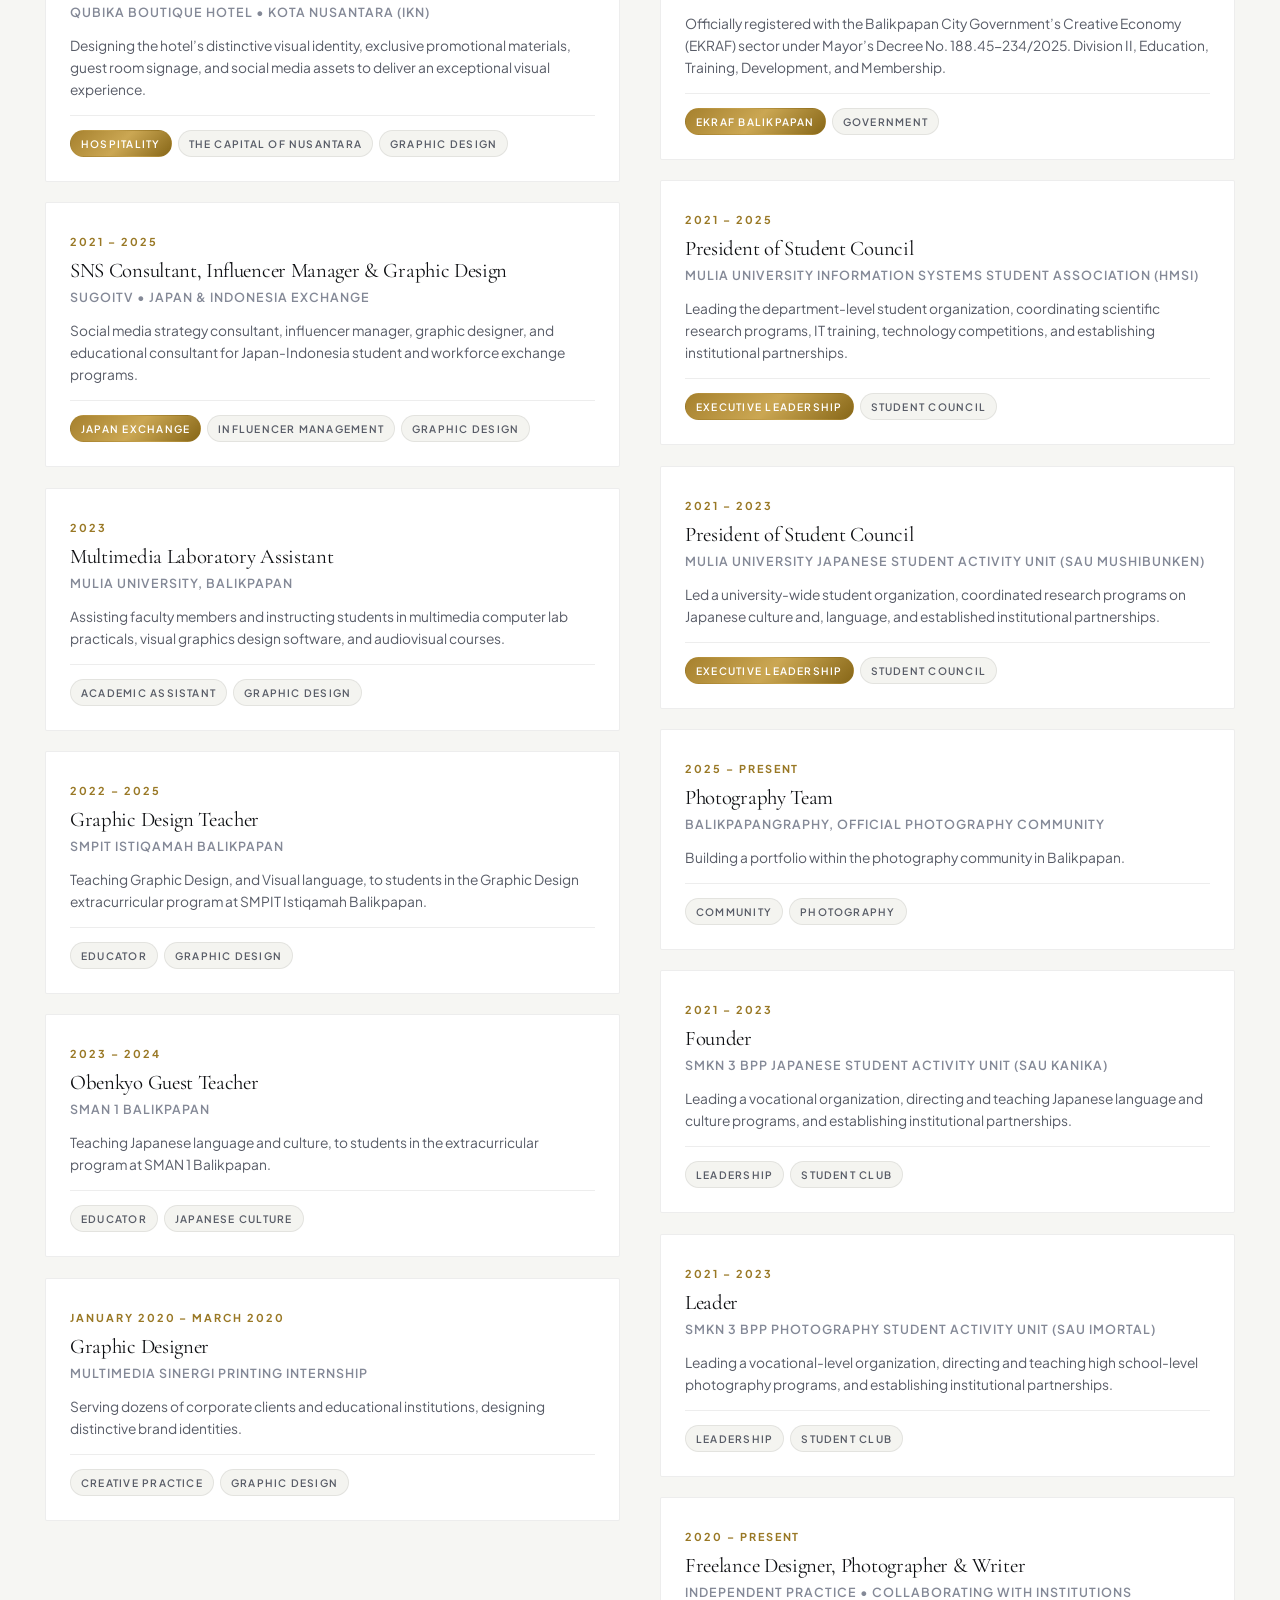
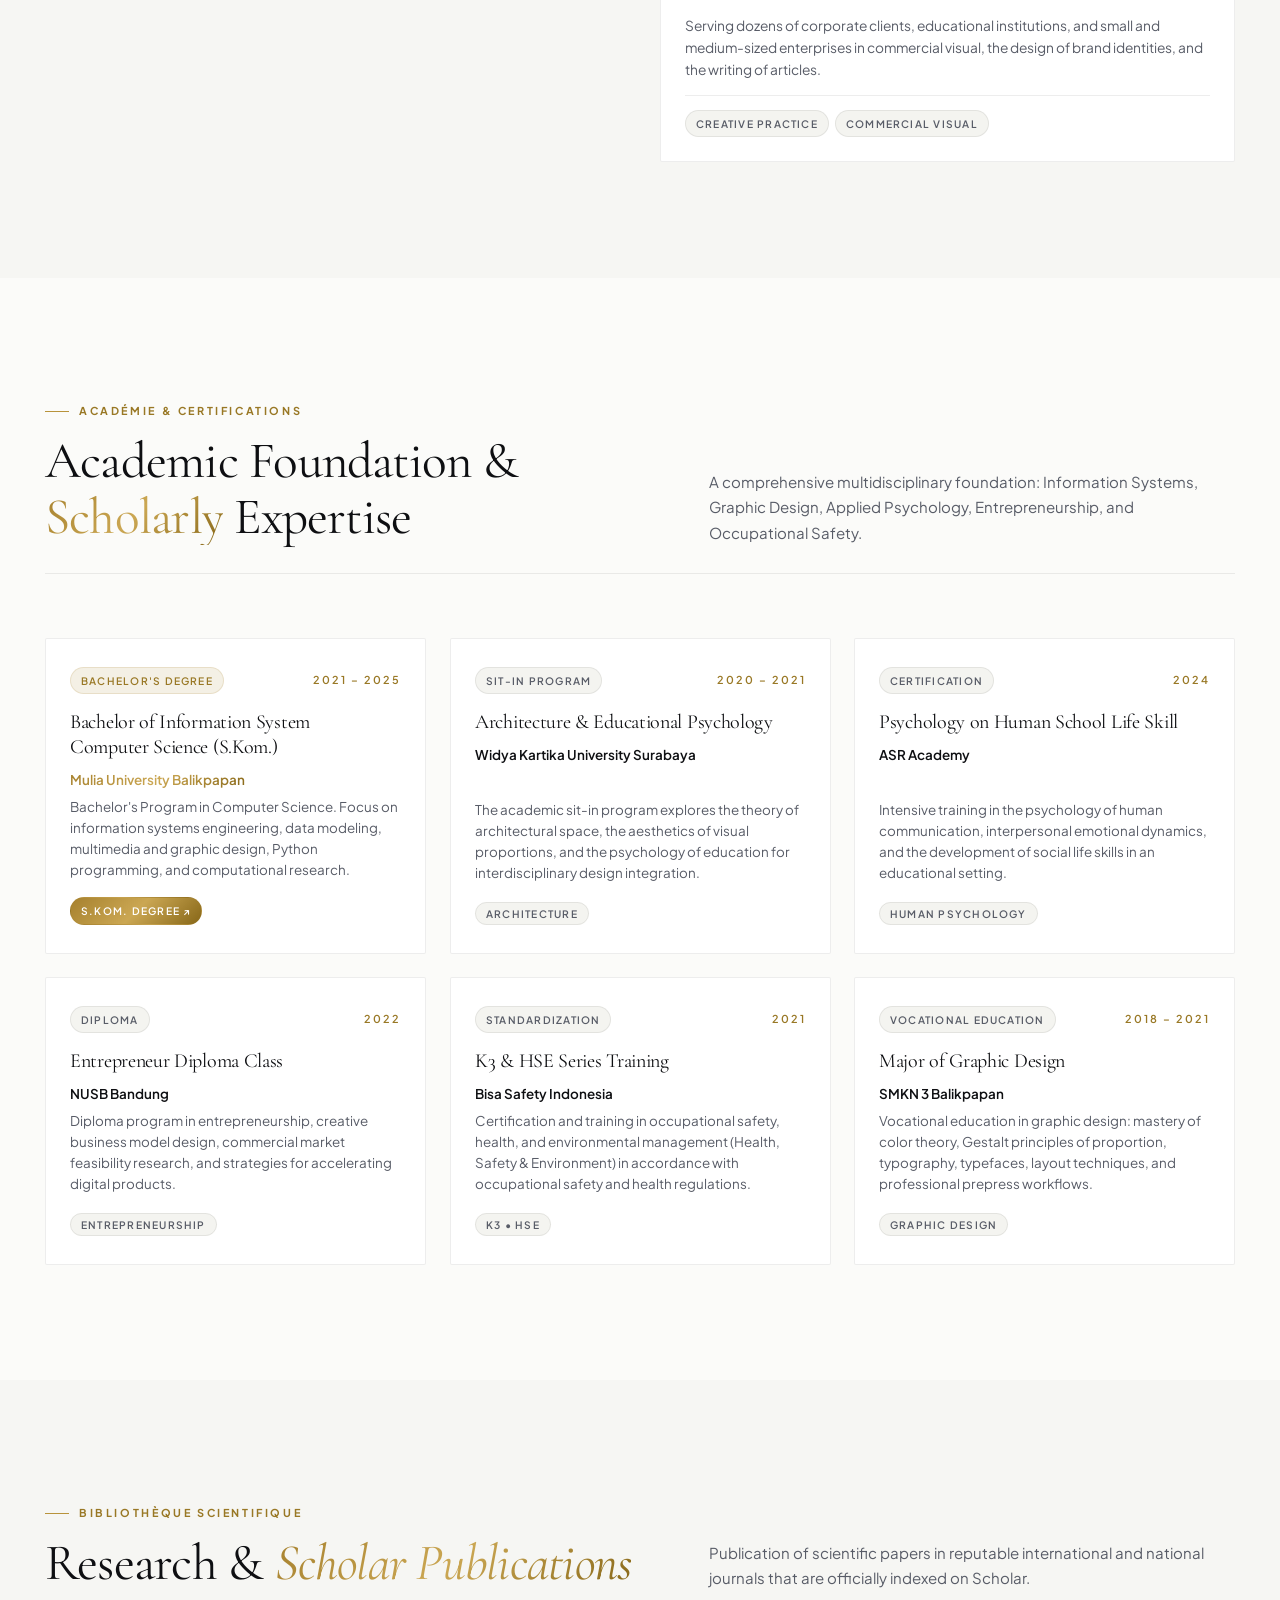
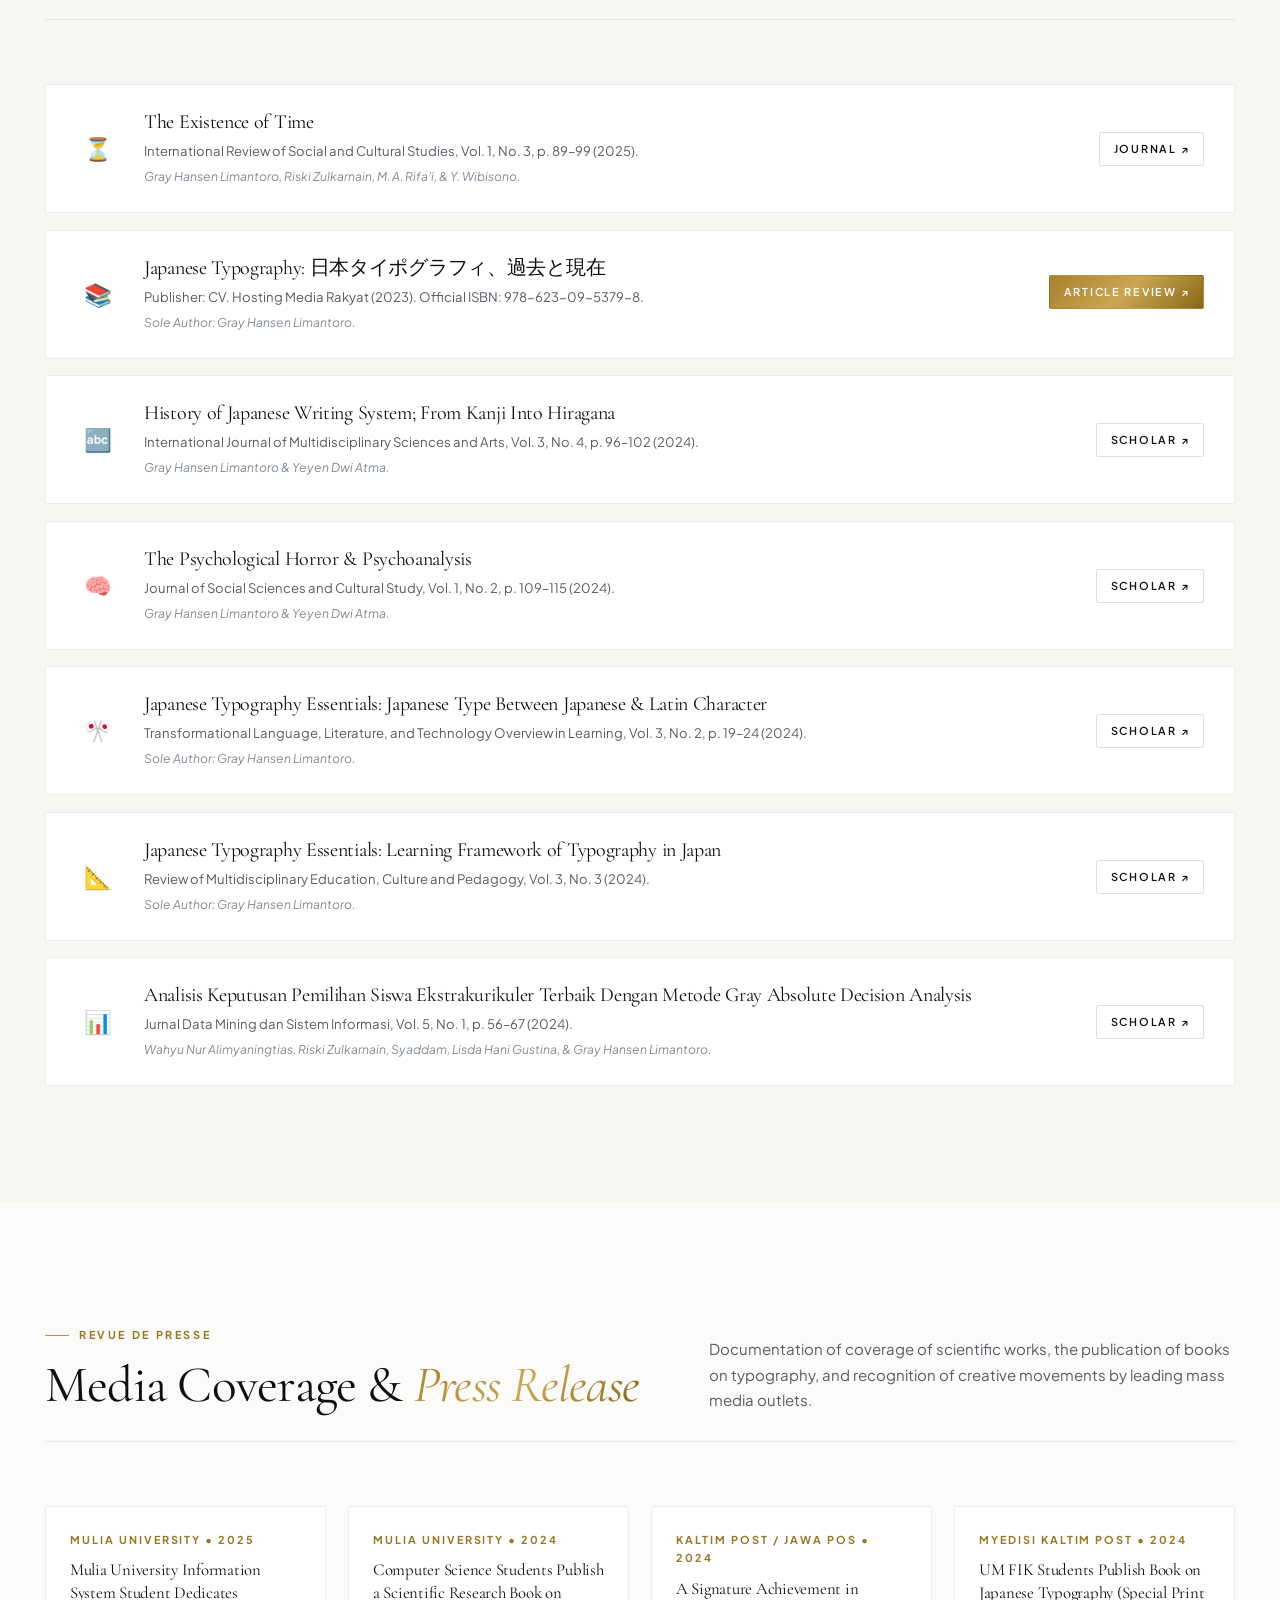
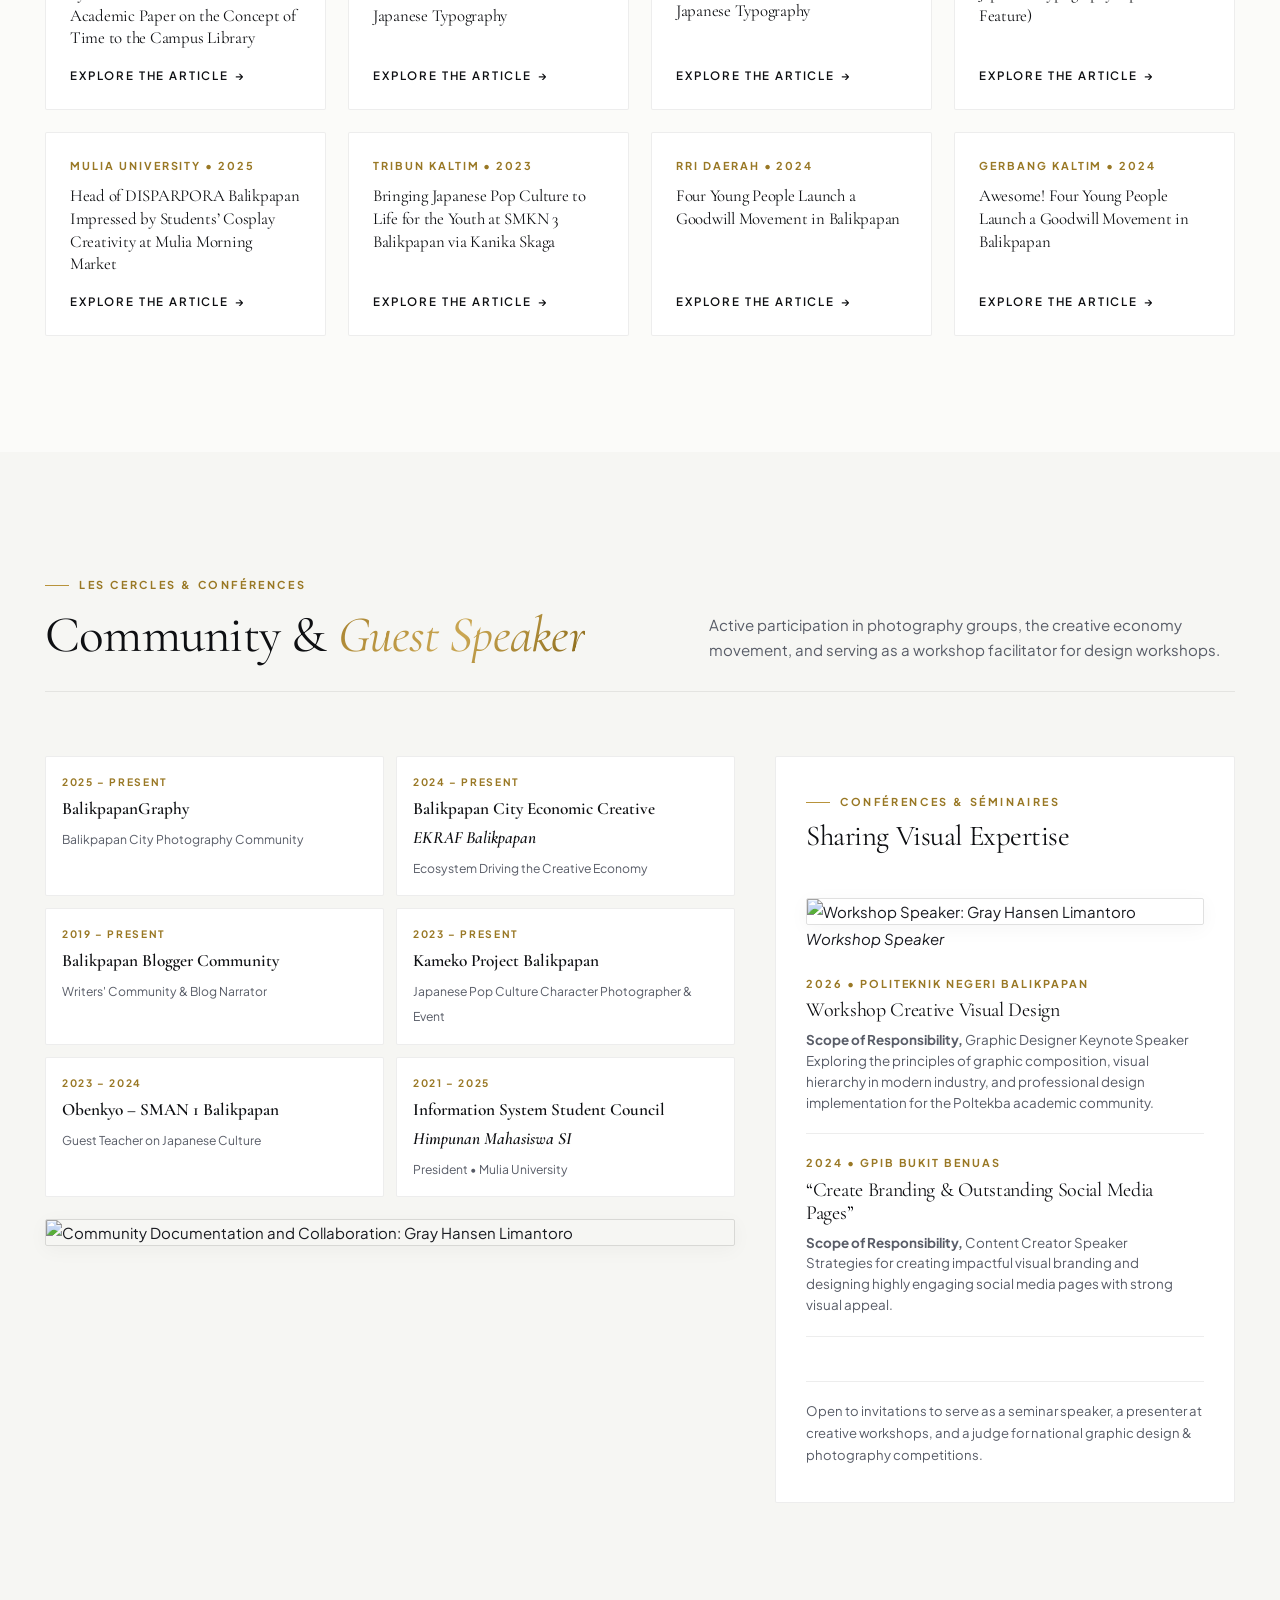
==== commit 17413ff5: "Update index.html" ====
--- a/cv-gray-hansen/index.html
+++ b/cv-gray-hansen/index.html
@@ -3,20 +3,22 @@
 
 <head>
   <meta charset="UTF-8">
-  <meta name="viewport" content="width=1280, initial-scale=0.35, user-scalable=yes">
+  <meta name="viewport" content="width=1280, initial-scale=1, user-scalable=yes">
   <script>
     (function () {
       function adjustDesktopViewport() {
         var targetWidth = 1280;
-        var screenW = window.screen.width || window.innerWidth;
-        var scale = screenW < targetWidth ? (screenW / targetWidth) : 1.0;
+        var screenW = window.screen.width > window.screen.height ? window.screen.width : window.screen.height;
+        // Always use portrait physical width for scale base
+        var physW = Math.min(window.screen.width, window.screen.height) || window.innerWidth;
+        var scale = physW < targetWidth ? (physW / targetWidth) : 1.0;
         var meta = document.querySelector('meta[name="viewport"]');
         if (!meta) {
           meta = document.createElement('meta');
           meta.name = 'viewport';
           document.head.appendChild(meta);
         }
-        meta.content = 'width=' + targetWidth + ', initial-scale=' + scale.toFixed(4) + ', minimum-scale=' + (scale * 0.4).toFixed(4) + ', maximum-scale=4.0, user-scalable=yes';
+        meta.content = 'width=' + targetWidth + ', initial-scale=' + scale.toFixed(4) + ', minimum-scale=0.1, maximum-scale=5.0, user-scalable=yes';
       }
       adjustDesktopViewport();
       window.addEventListener('resize', adjustDesktopViewport);
@@ -239,142 +241,6 @@
     .slide-dot.active {
       background: #FFFFFF;
       width: 46px;
-    }
-
-    /* Mobile Landscape Slider Adaptation (Full Landscape Image, No Cut-Off, Same as Desktop) */
-    @media (max-width: 768px) {
-      .lvmh-hero-slider-section {
-        position: relative !important;
-        width: 100% !important;
-        /* Padding-bottom trick: creates 16:9 landscape box that works with position:absolute children */
-        height: 0 !important;
-        min-height: 0 !important;
-        max-height: none !important;
-        padding-bottom: 56.25% !important; /* 9/16 = 56.25% → landscape 16:9 */
-        overflow: hidden !important;
-        background: #000 !important;
-      }
-
-      .hero-slide-bg {
-        width: 100%;
-        height: 100%;
-        background-size: cover;
-        background-position: center center;
-        background-repeat: no-repeat;
-      }
-
-      /* Floating Announcement Card scaled for landscape mobile */
-      .hero-floating-card {
-        bottom: 24px;
-        width: 88%;
-        max-width: 480px;
-        padding: 12px 18px 14px;
-        box-shadow: 0 10px 30px rgba(0, 0, 0, 0.45);
-        border-radius: 2px;
-      }
-
-      .card-eyebrow {
-        font-size: 8px;
-        font-weight: 700;
-        letter-spacing: 2px;
-        margin-bottom: 4px;
-      }
-
-      .card-headline {
-        font-family: var(--font-display, 'Cinzel', 'Cormorant Garamond', Georgia, serif);
-        font-size: clamp(10.5px, 2.9vw, 13.5px);
-        font-weight: 500;
-        line-height: 1.35;
-        letter-spacing: 0.5px;
-        margin-bottom: 6px;
-      }
-
-      .card-readmore-btn {
-        font-size: 8.5px;
-        letter-spacing: 1.5px;
-        padding-bottom: 1px;
-      }
-
-      .slide-nav-btn {
-        width: 30px;
-        height: 30px;
-        top: 40%;
-      }
-
-      .slide-nav-btn.prev-btn {
-        left: 8px;
-      }
-
-      .slide-nav-btn.next-btn {
-        right: 8px;
-      }
-
-      .slide-nav-btn svg {
-        width: 14px;
-        height: 14px;
-      }
-
-      .hero-slide-dots {
-        bottom: 8px;
-        gap: 6px;
-      }
-
-      .slide-dot {
-        width: 16px;
-        height: 2px;
-      }
-
-      .slide-dot.active {
-        width: 26px;
-      }
-    }
-
-    @media (max-width: 380px) {
-      .lvmh-hero-slider-section {
-        padding-bottom: 56.25% !important; /* keep 16:9 ratio */
-      }
-
-      .hero-floating-card {
-        bottom: 18px;
-        padding: 10px 14px 12px;
-        width: 90%;
-      }
-
-      .card-eyebrow {
-        font-size: 7px;
-        letter-spacing: 1.5px;
-        margin-bottom: 3px;
-      }
-
-      .card-headline {
-        font-size: 9.5px;
-        line-height: 1.3;
-        margin-bottom: 4px;
-      }
-
-      .card-readmore-btn {
-        font-size: 7.5px;
-        letter-spacing: 1px;
-      }
-    }
-
-    @media (max-width: 900px) and (orientation: landscape) {
-      .lvmh-hero-slider-section {
-        height: 0 !important;
-        min-height: 0 !important;
-        max-height: none !important;
-        padding-bottom: 56.25% !important;
-      }
-
-      .hero-floating-card {
-        bottom: 20px;
-        max-width: 520px;
-        padding: 12px 18px 14px;
-      }
-
-      .card-headline {
-        font-size: 12px;
-      }
     }
 
     /* ==========================================================================
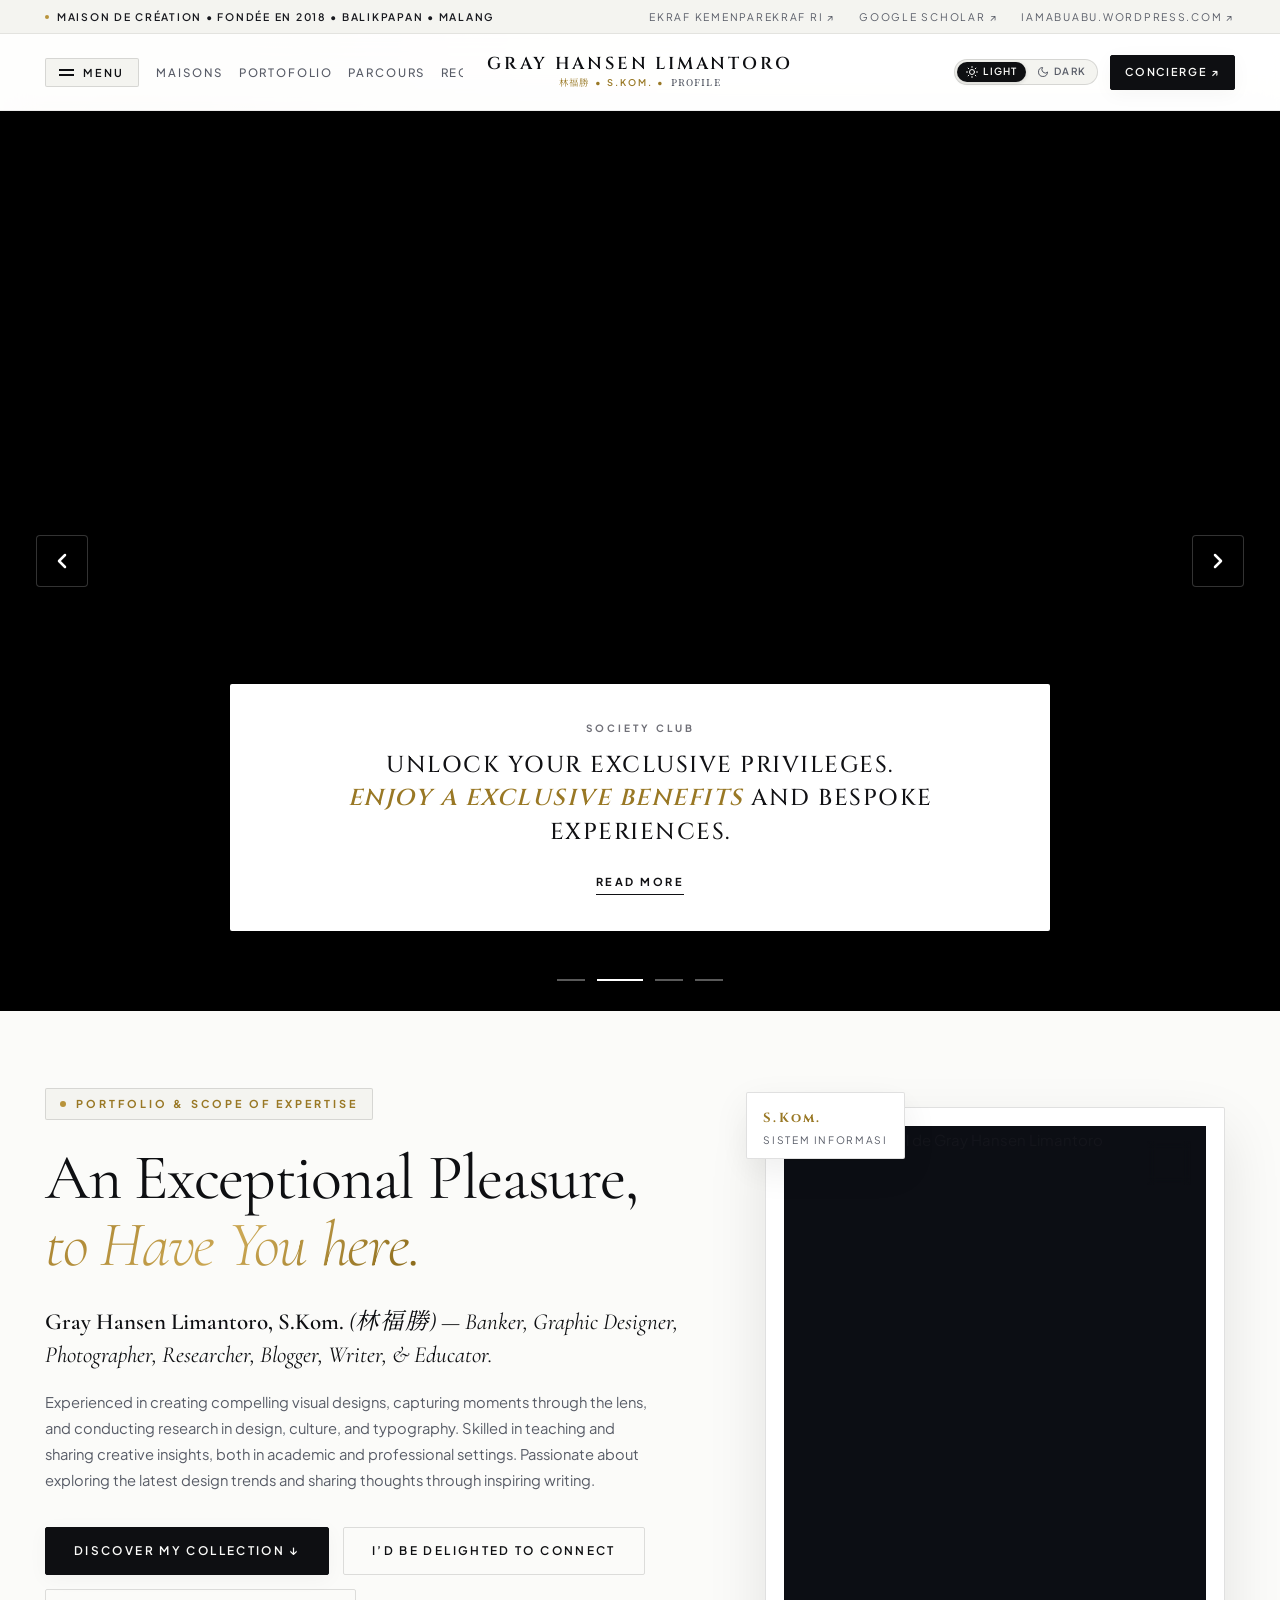
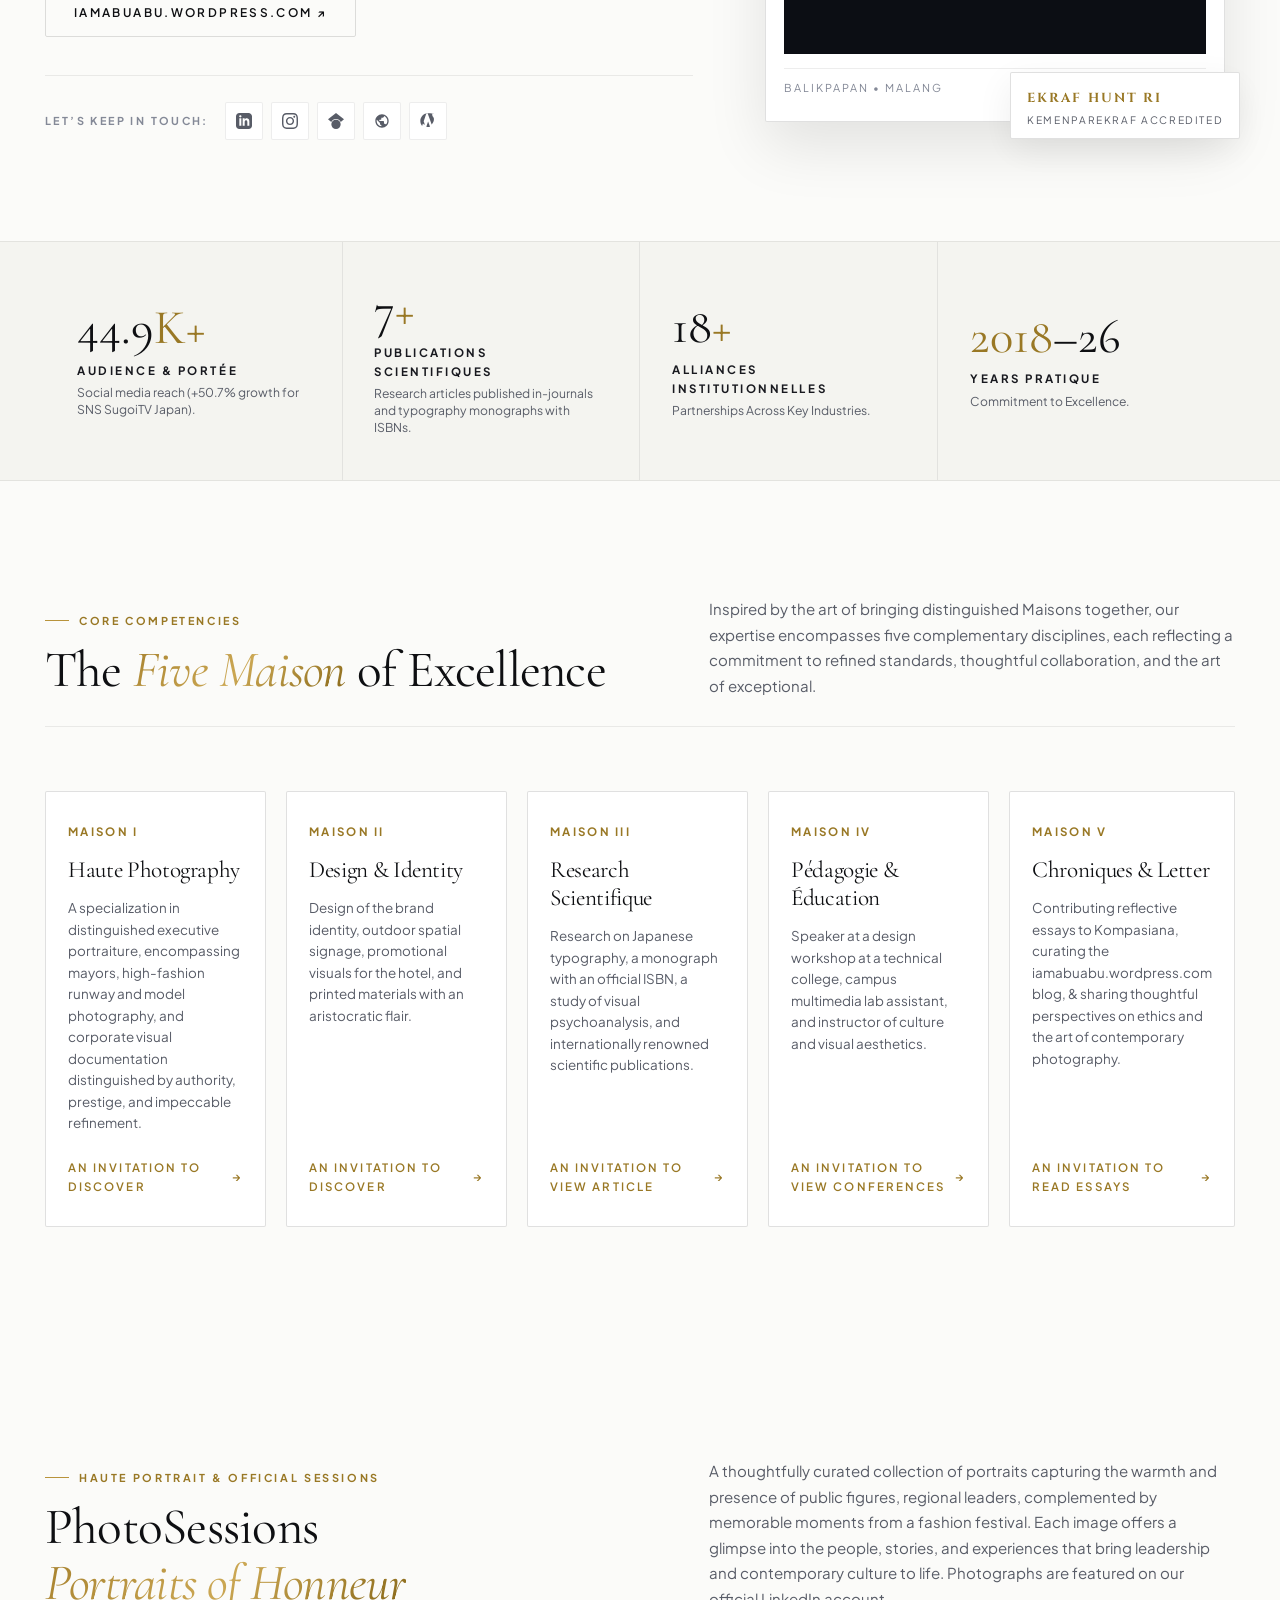
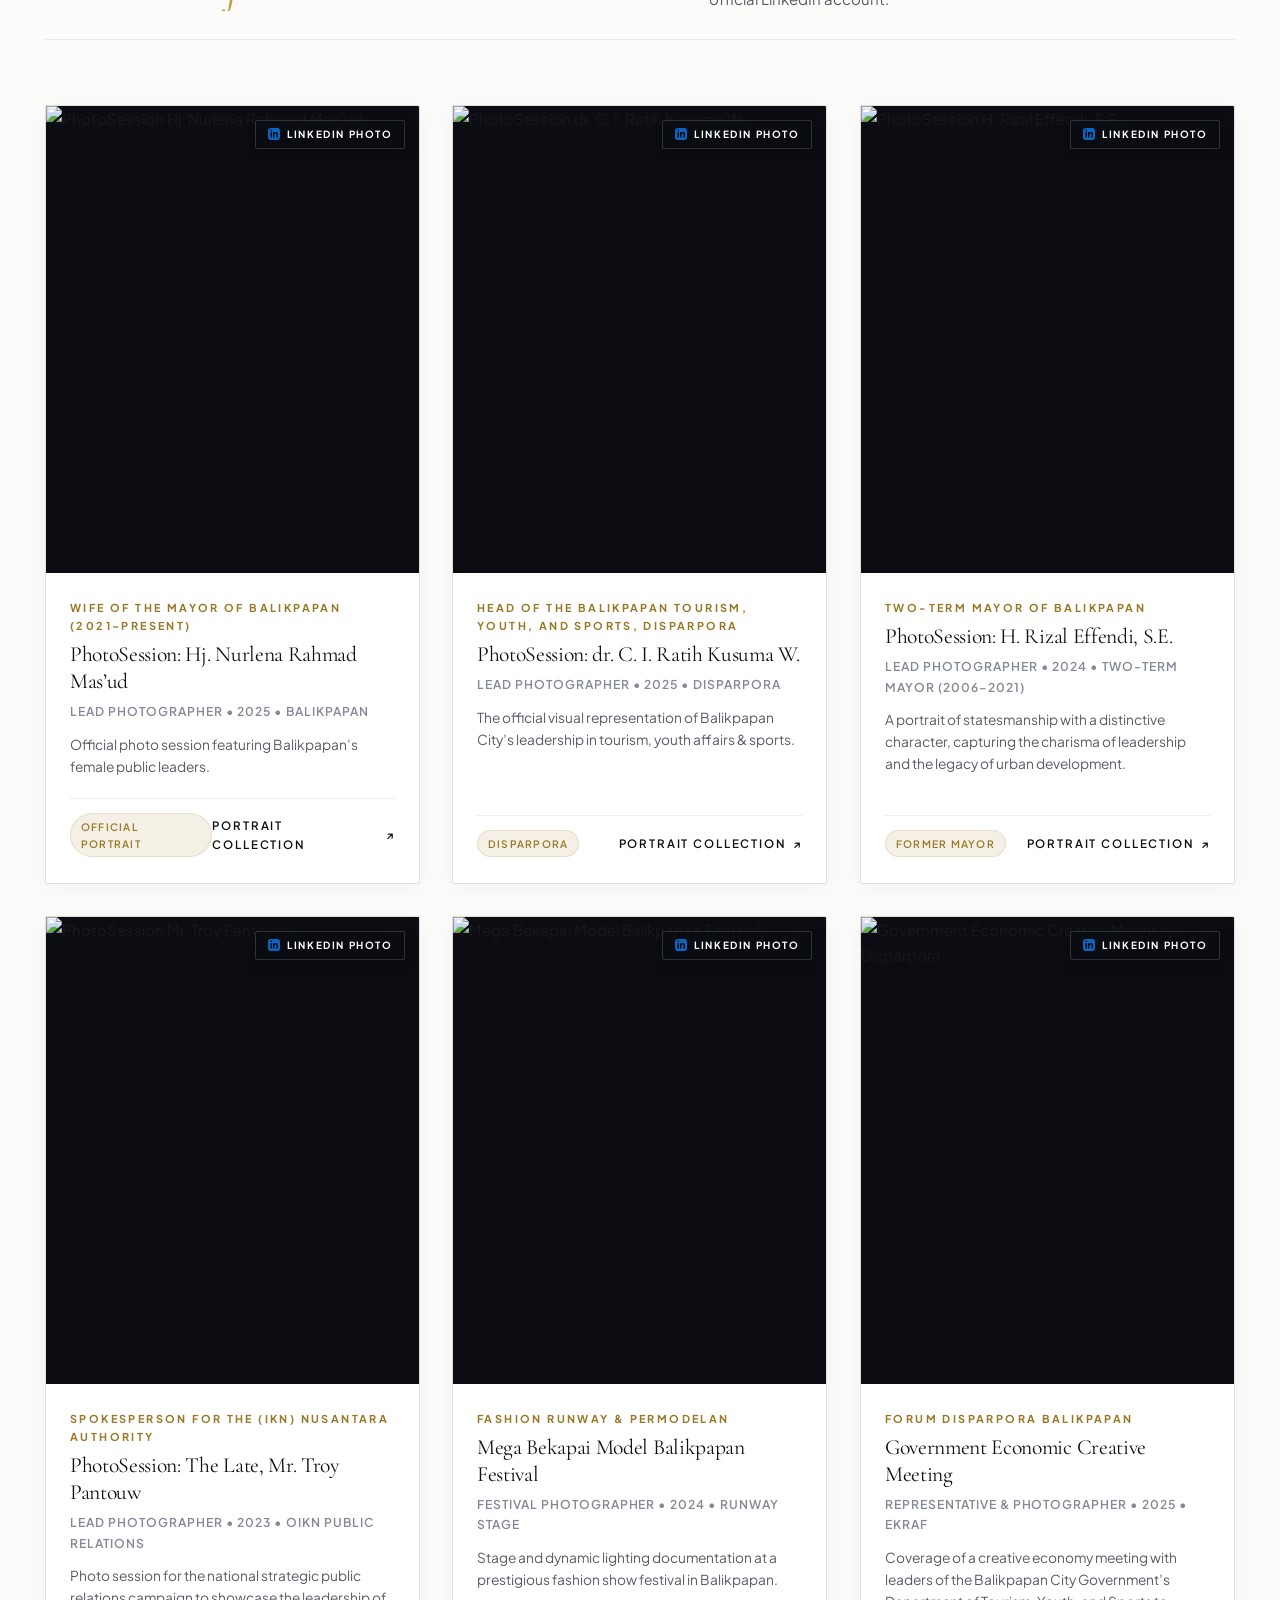
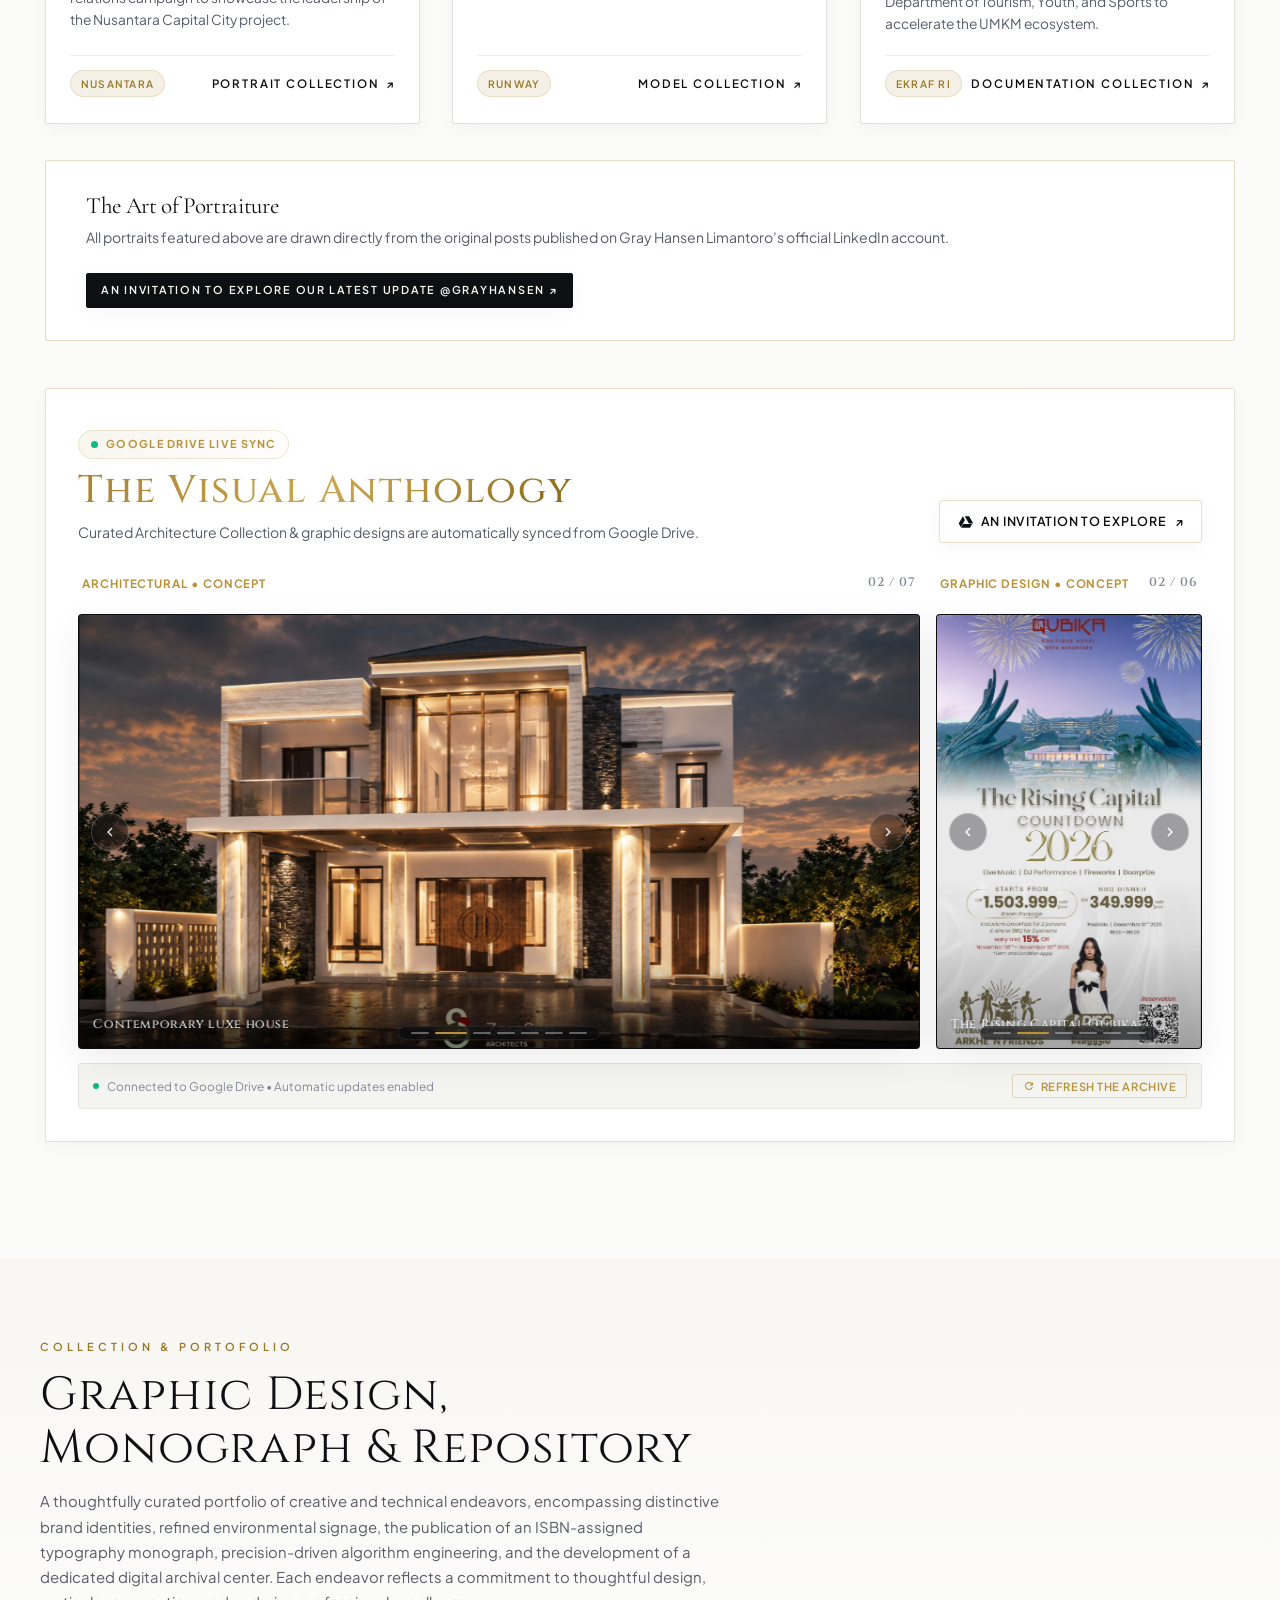
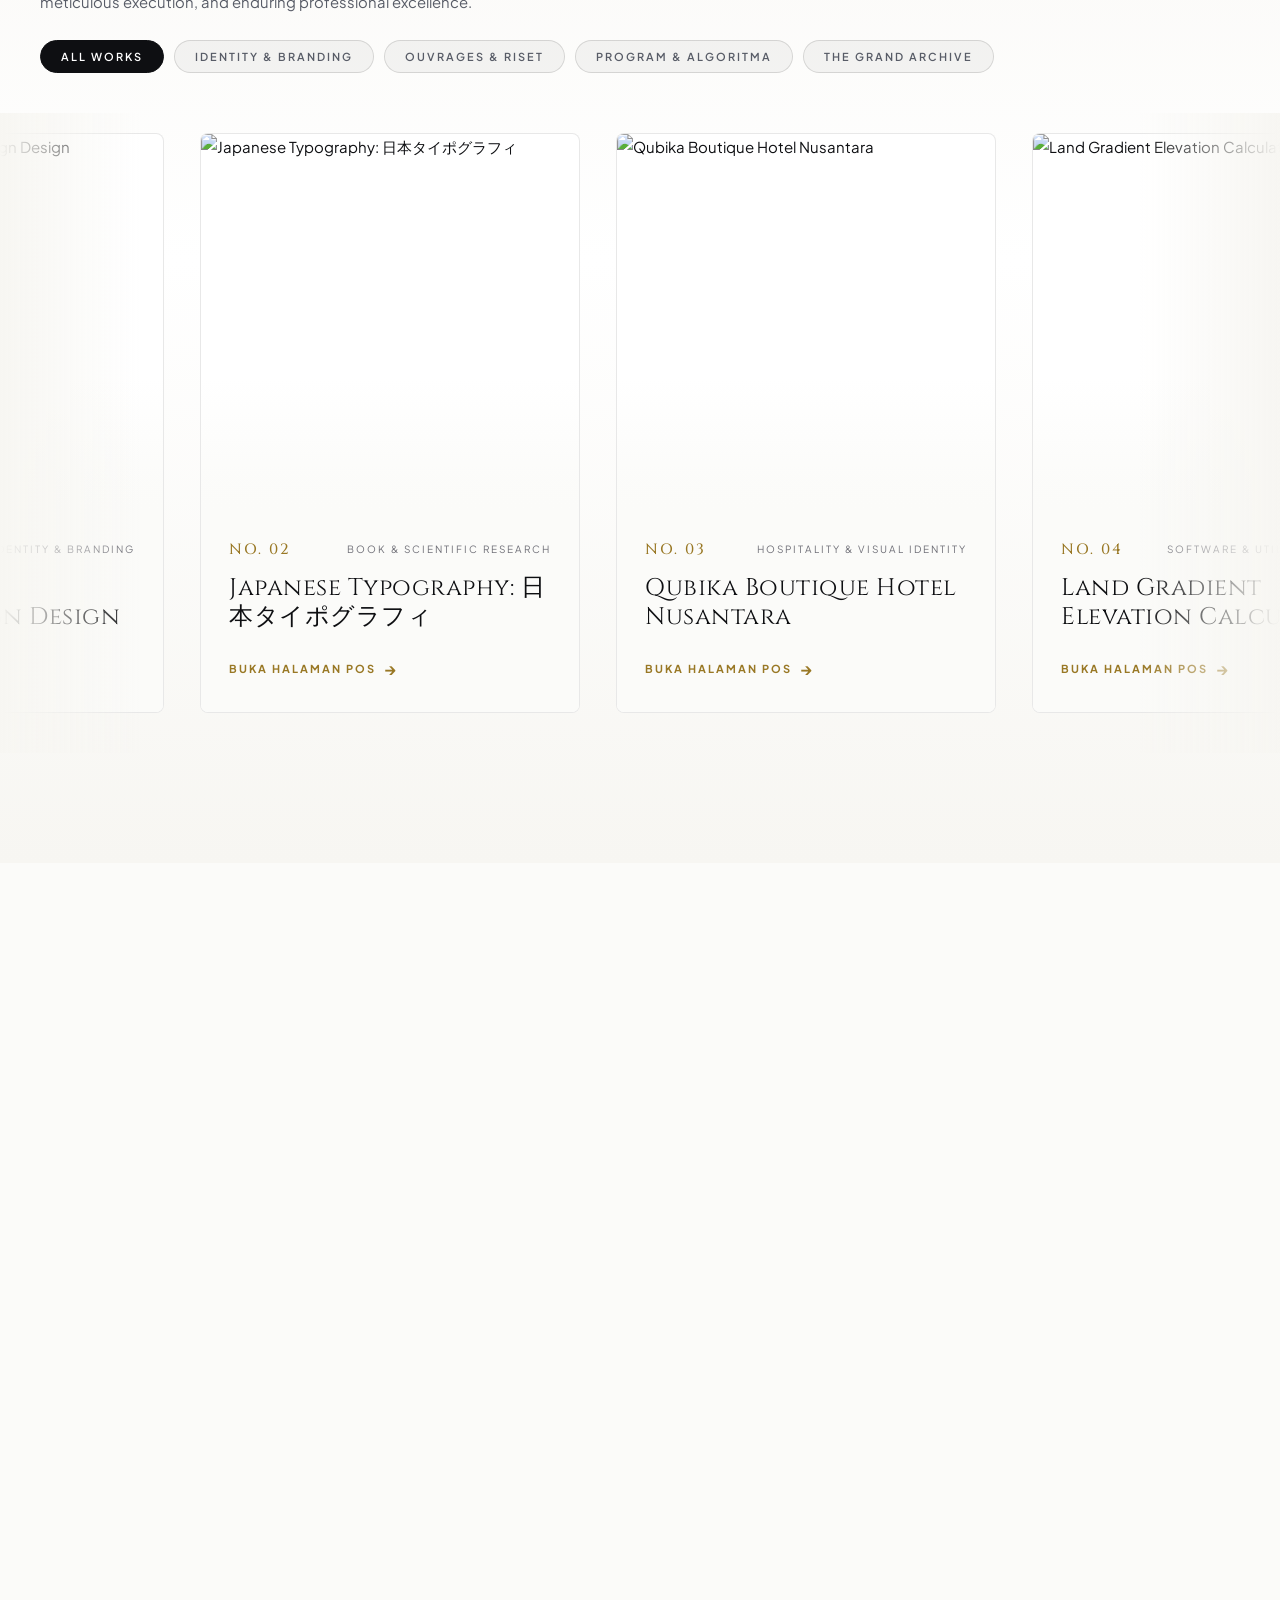
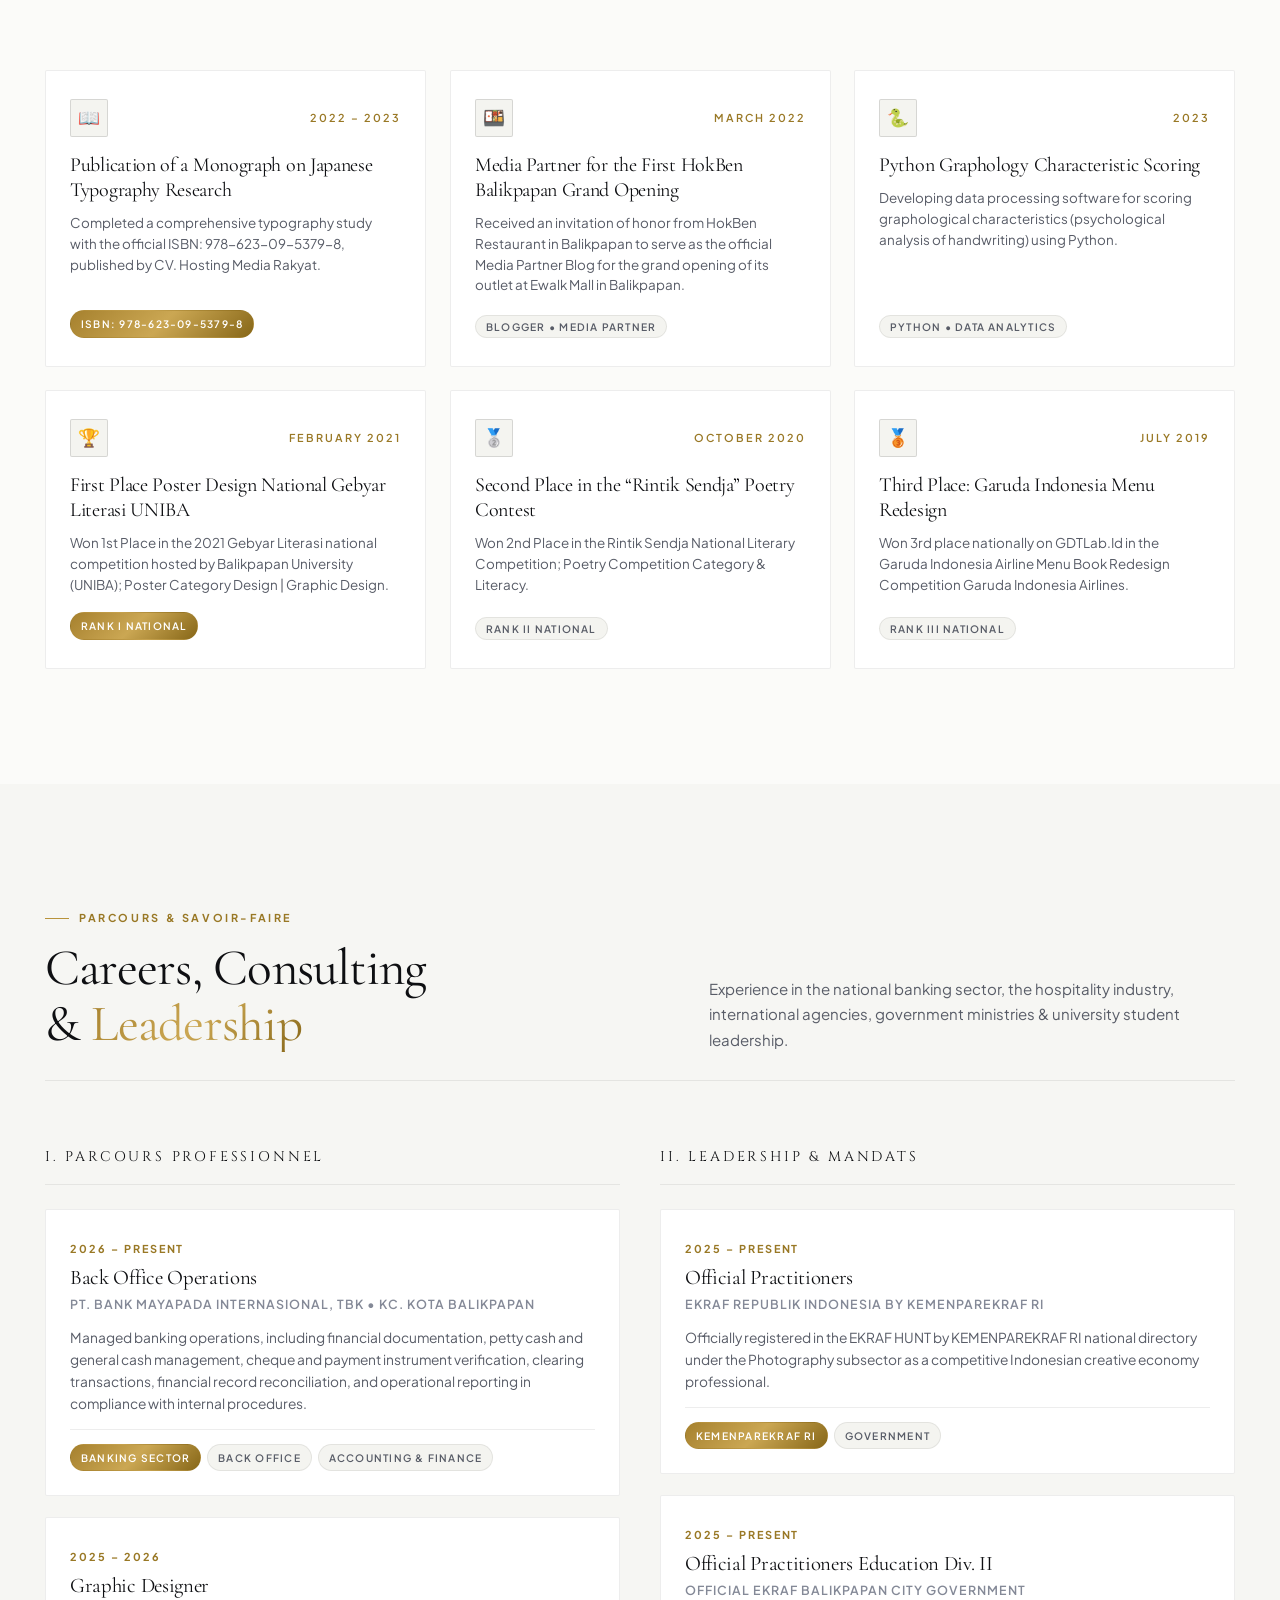
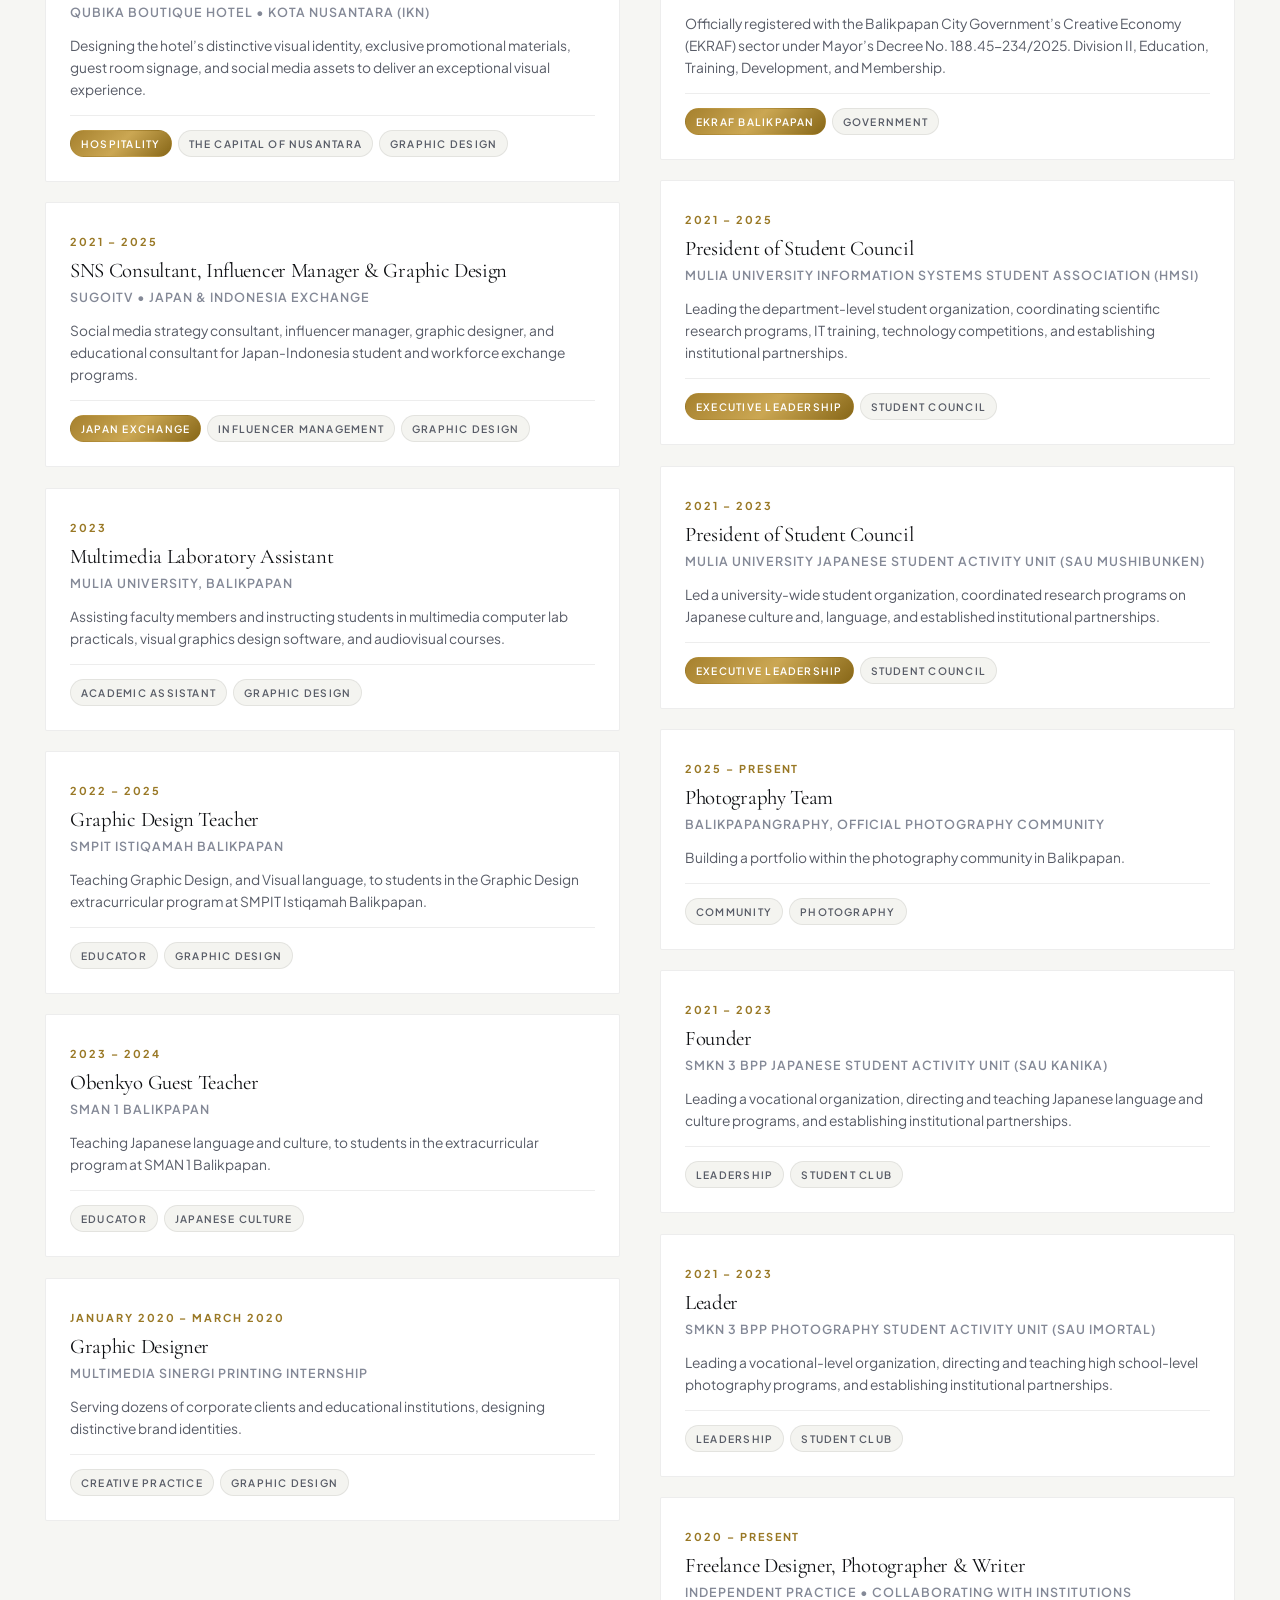
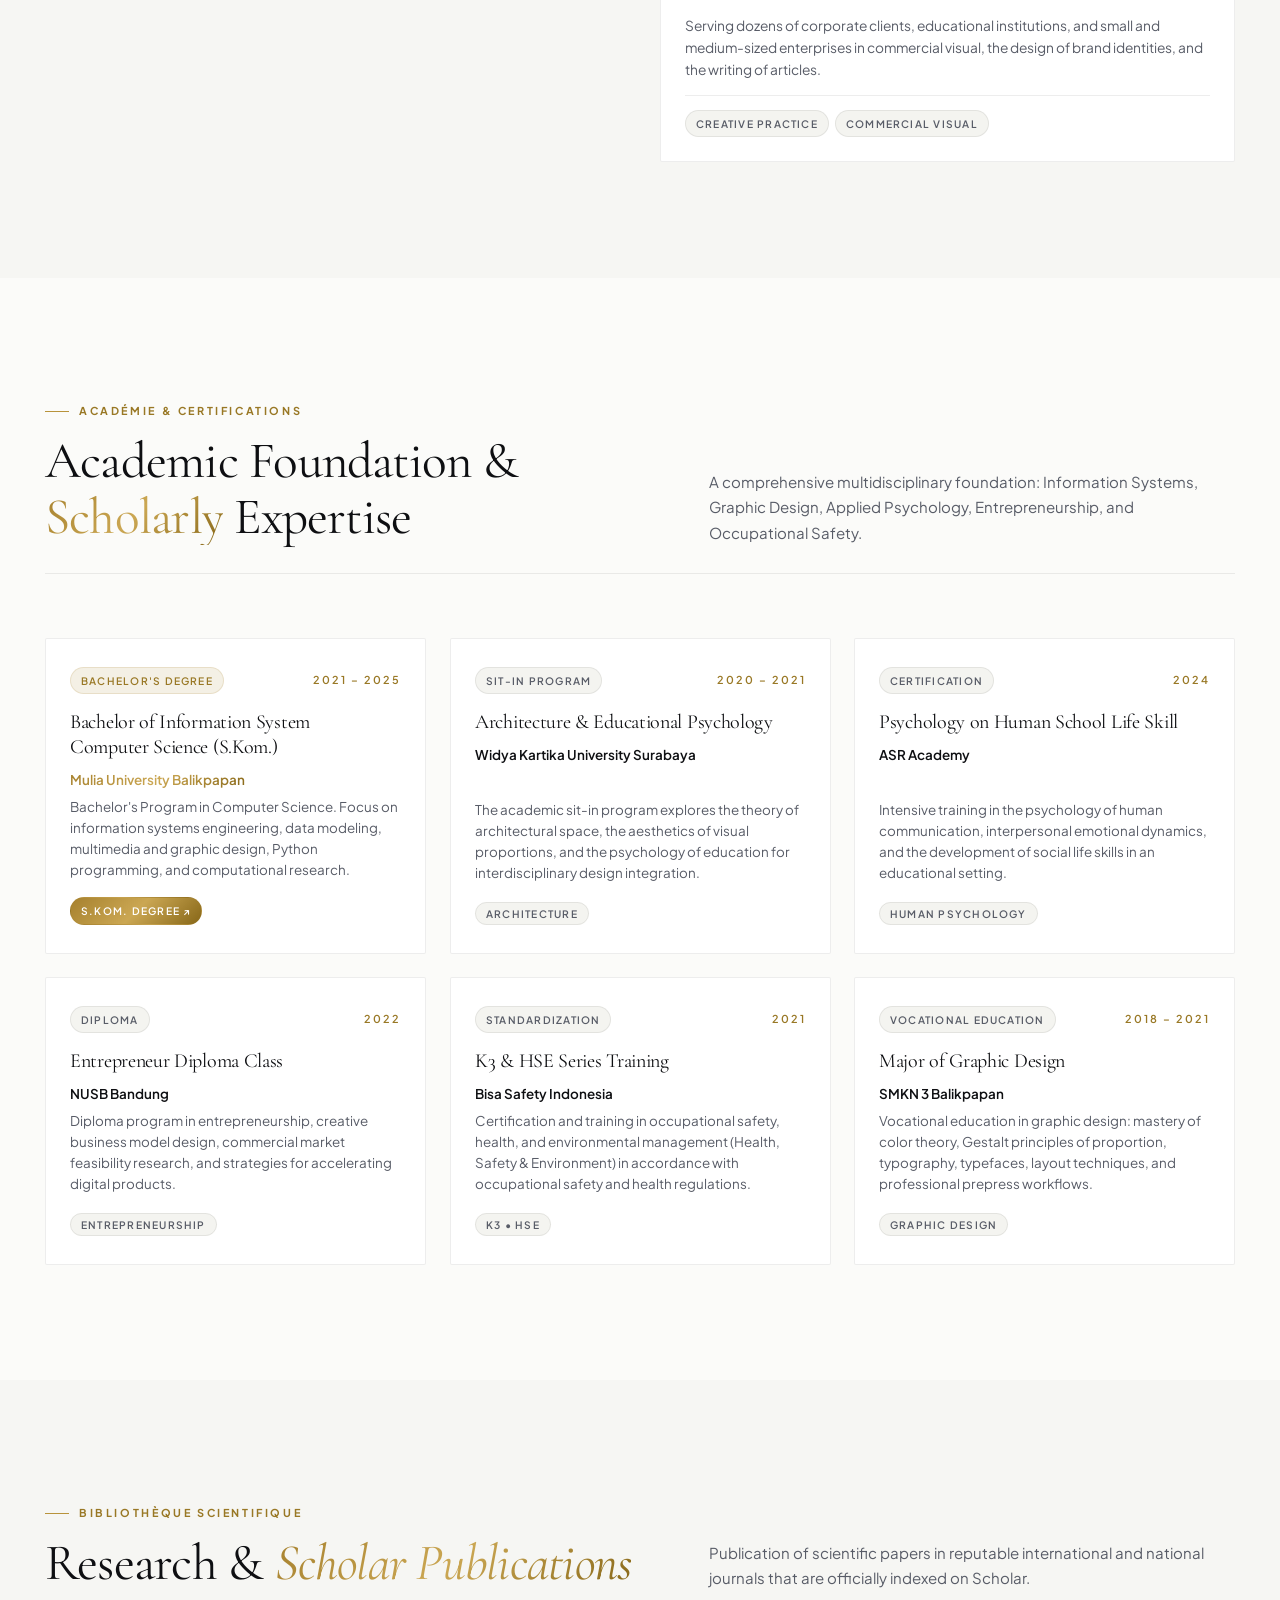
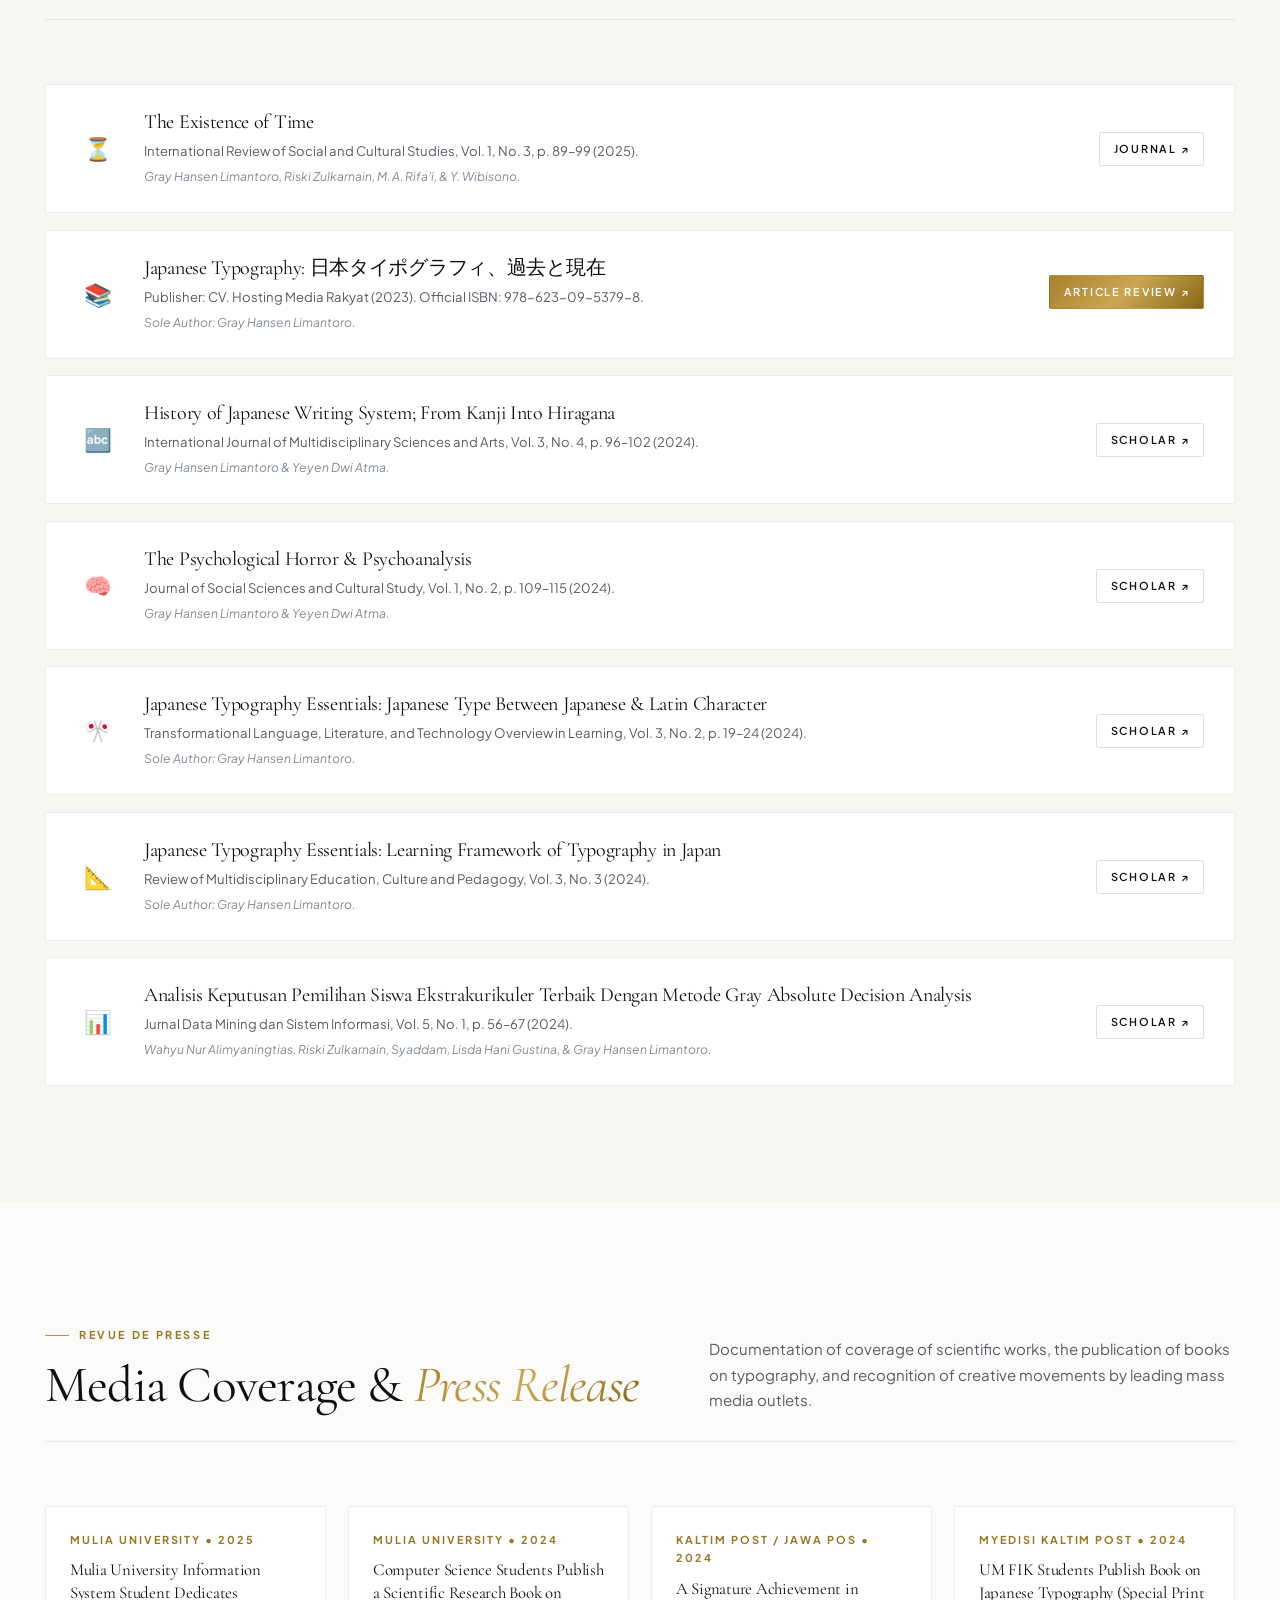
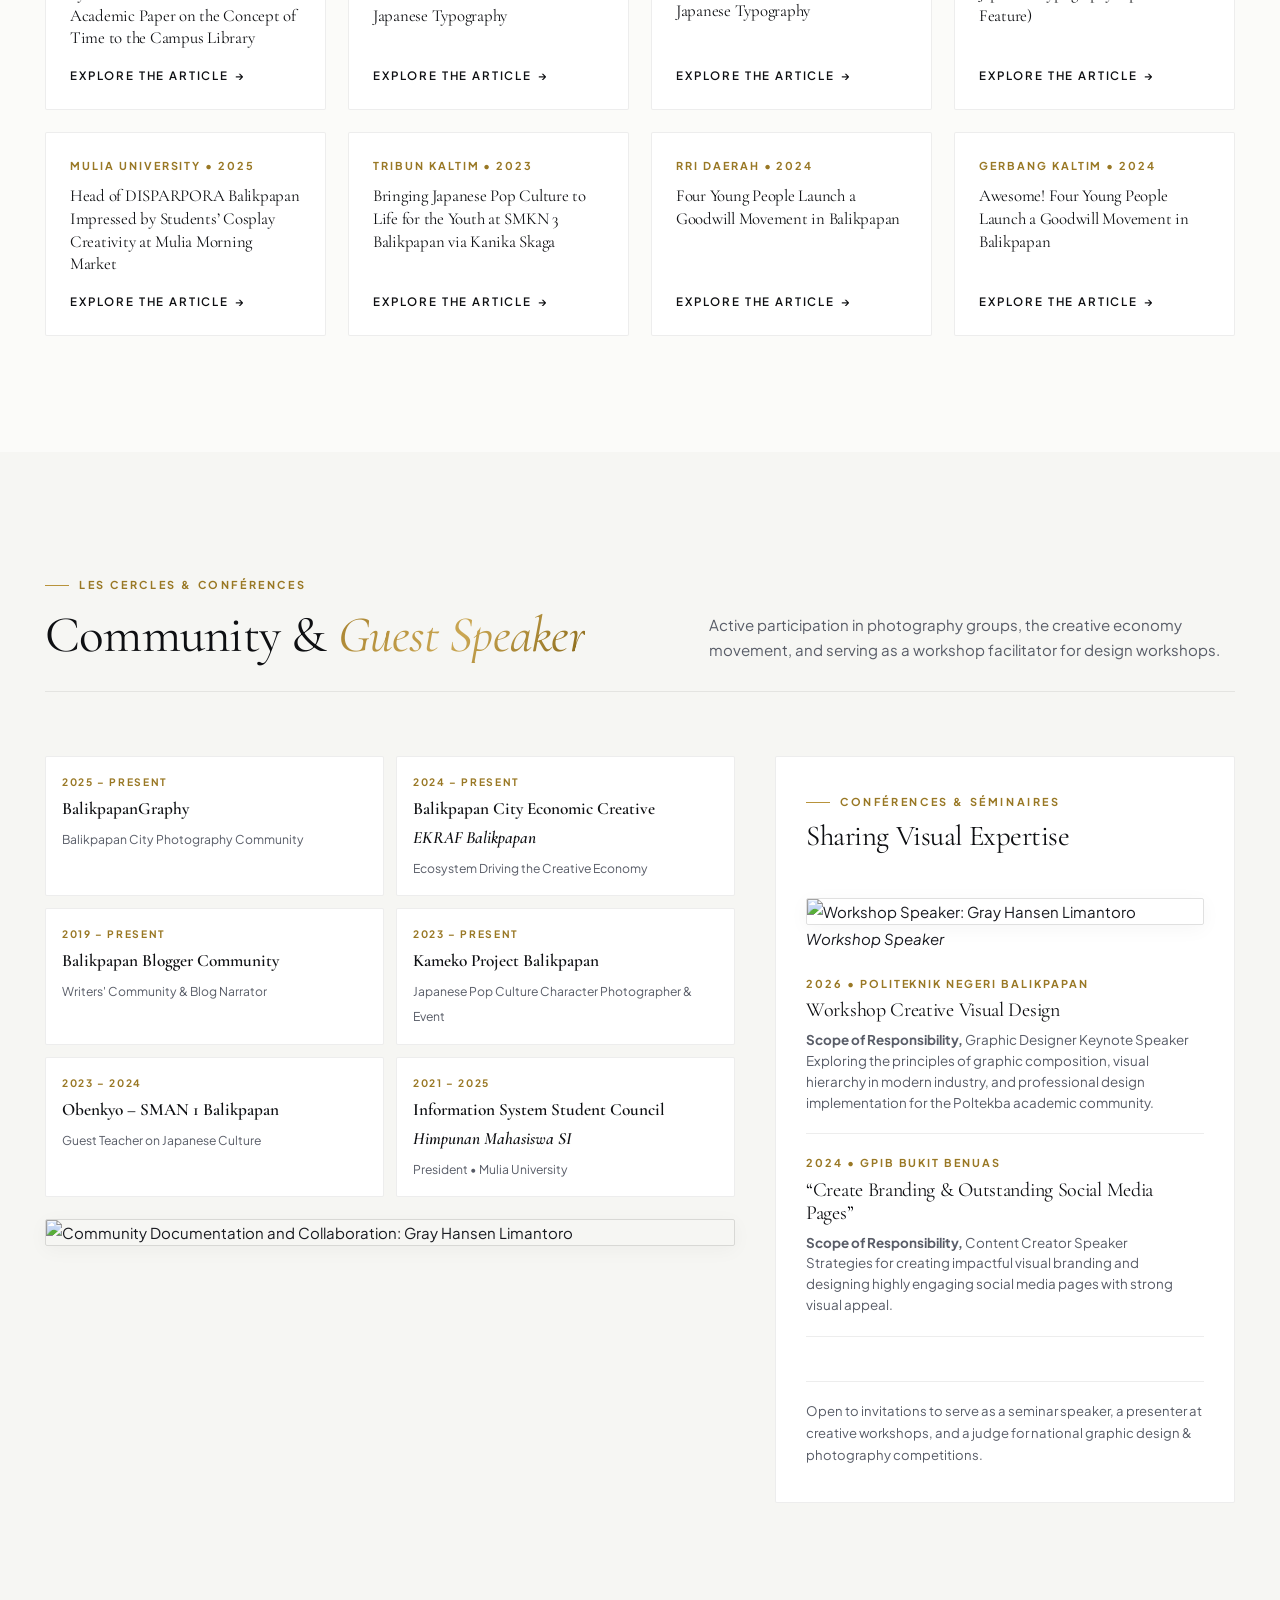
==== commit 2379d838: "Update index.html" ====
--- a/cv-gray-hansen/index.html
+++ b/cv-gray-hansen/index.html
@@ -3,28 +3,7 @@
 
 <head>
   <meta charset="UTF-8">
-  <meta name="viewport" content="width=1280, initial-scale=1, user-scalable=yes">
-  <script>
-    (function () {
-      function adjustDesktopViewport() {
-        var targetWidth = 1280;
-        var screenW = window.screen.width > window.screen.height ? window.screen.width : window.screen.height;
-        // Always use portrait physical width for scale base
-        var physW = Math.min(window.screen.width, window.screen.height) || window.innerWidth;
-        var scale = physW < targetWidth ? (physW / targetWidth) : 1.0;
-        var meta = document.querySelector('meta[name="viewport"]');
-        if (!meta) {
-          meta = document.createElement('meta');
-          meta.name = 'viewport';
-          document.head.appendChild(meta);
-        }
-        meta.content = 'width=' + targetWidth + ', initial-scale=' + scale.toFixed(4) + ', minimum-scale=0.1, maximum-scale=5.0, user-scalable=yes';
-      }
-      adjustDesktopViewport();
-      window.addEventListener('resize', adjustDesktopViewport);
-      window.addEventListener('orientationchange', adjustDesktopViewport);
-    })();
-  </script>
+  <meta name="viewport" content="width=device-width, initial-scale=1, user-scalable=yes">
   <title>Gray Hansen Limantoro, S.Kom. (林福勝) &mdash; Maison de Création &amp; Haute Recherche</title>
   <meta name="description"
     content="Profile & Scope of Expertise of Gray Hansen Limantoro, S.Kom. (林福勝). Graphic Designer, Photographer, Researcher, Blogger, Writer, and Educator.">
--- a/cv-gray-hansen/style.css
+++ b/cv-gray-hansen/style.css
@@ -145,6 +145,128 @@
   position: relative;
   transition: background-color var(--transition-smooth), color var(--transition-smooth);
 }
+
+
+
+
+/* ==========================================================================
+   1. TOP HERO IMAGE SLIDER (EXACT LVMH STYLE)
+   ========================================================================== */
+.lvmh-hero-slider-section {
+  position: relative;
+  width: 100%;
+  height: 100vh;
+  min-height: 700px;
+  overflow: hidden;
+  background: #000;
+}
+
+.hero-slider-container {
+  width: 100%;
+  height: 100%;
+  position: relative;
+}
+
+.hero-slides-track {
+  width: 100%;
+  height: 100%;
+  position: relative;
+}
+
+.hero-slide {
+  position: absolute;
+  inset: 0;
+  opacity: 0;
+  visibility: hidden;
+  transition: opacity 1.2s var(--ease-luxury), transform 1.2s var(--ease-luxury);
+  transform: scale(1.04);
+}
+
+.hero-slide.active {
+  opacity: 1;
+  visibility: visible;
+  transform: scale(1);
+  z-index: 2;
+}
+
+.hero-slide-bg {
+  width: 100%;
+  height: 100%;
+  background-size: cover;
+  background-position: center;
+  background-repeat: no-repeat;
+  filter: brightness(0.9) contrast(1.05);
+}
+
+
+/* Nav Buttons (< and > arrows on sides) */
+.slide-nav-btn {
+  position: absolute;
+  top: 50%;
+  transform: translateY(-50%);
+  z-index: 20;
+  width: 52px;
+  height: 52px;
+  background: rgba(0, 0, 0, 0.45);
+  backdrop-filter: blur(10px);
+  -webkit-backdrop-filter: blur(10px);
+  border: 1px solid rgba(255, 255, 255, 0.2);
+  color: #FFFFFF;
+  display: flex;
+  align-items: center;
+  justify-content: center;
+  border-radius: 4px;
+  transition: all 0.3s ease;
+}
+
+.slide-nav-btn:hover {
+  background: rgba(255, 255, 255, 0.95);
+  color: #0E0E12;
+  border-color: #FFFFFF;
+  transform: translateY(-50%) scale(1.05);
+}
+
+.slide-nav-btn.prev-btn {
+  left: 36px;
+}
+
+.slide-nav-btn.next-btn {
+  right: 36px;
+}
+
+.slide-nav-btn span {
+  font-size: 30px;
+}
+
+/* Dots */
+.hero-slide-dots {
+  position: absolute;
+  bottom: 30px;
+  left: 50%;
+  transform: translateX(-50%);
+  display: flex;
+  gap: 12px;
+  z-index: 20;
+}
+
+.slide-dot {
+  width: 28px;
+  height: 2px;
+  background: rgba(255, 255, 255, 0.35);
+  transition: all 0.4s ease;
+  cursor: pointer;
+}
+
+.slide-dot.active {
+  background: #FFFFFF;
+  width: 44px;
+}
+
+
+
+
+
+
 
 /* SUBTLE EDITORIAL NOISE / STRIPES BACKDROP */
 body::before {
@@ -4129,4 +4251,64 @@
     padding: 7px 12px;
     font-size: 0.7rem;
   }
-}+}
+
+
+/* ==========================================================================
+   MOBILE HERO SLIDER FIX — Landscape proportions, no portrait crop
+   Override height:100vh/min-height:700px with padding-bottom aspect-ratio trick
+   ========================================================================== */
+@media screen and (max-width: 768px) {
+  .lvmh-hero-slider-section {
+    height: 0 !important;
+    min-height: 0 !important;
+    max-height: none !important;
+    padding-bottom: 56.25% !important;
+    /* 16:9 landscape = 9/16 × 100 */
+    overflow: hidden !important;
+  }
+
+  .hero-slider-container,
+  .hero-slides-track {
+    position: absolute !important;
+    top: 0 !important;
+    left: 0 !important;
+    right: 0 !important;
+    bottom: 0 !important;
+    width: 100% !important;
+    height: 100% !important;
+  }
+
+  .hero-floating-card {
+    bottom: 16px !important;
+    width: 86% !important;
+    max-width: 460px !important;
+    padding: 10px 16px 12px !important;
+  }
+
+  .slide-nav-btn {
+    width: 28px !important;
+    height: 28px !important;
+  }
+
+  .slide-nav-btn.prev-btn {
+    left: 6px !important;
+  }
+
+  .slide-nav-btn.next-btn {
+    right: 6px !important;
+  }
+
+  .hero-slide-dots {
+    bottom: 6px !important;
+  }
+
+  .slide-dot {
+    width: 14px !important;
+    height: 2px !important;
+  }
+
+  .slide-dot.active {
+    width: 22px !important;
+  }
+}
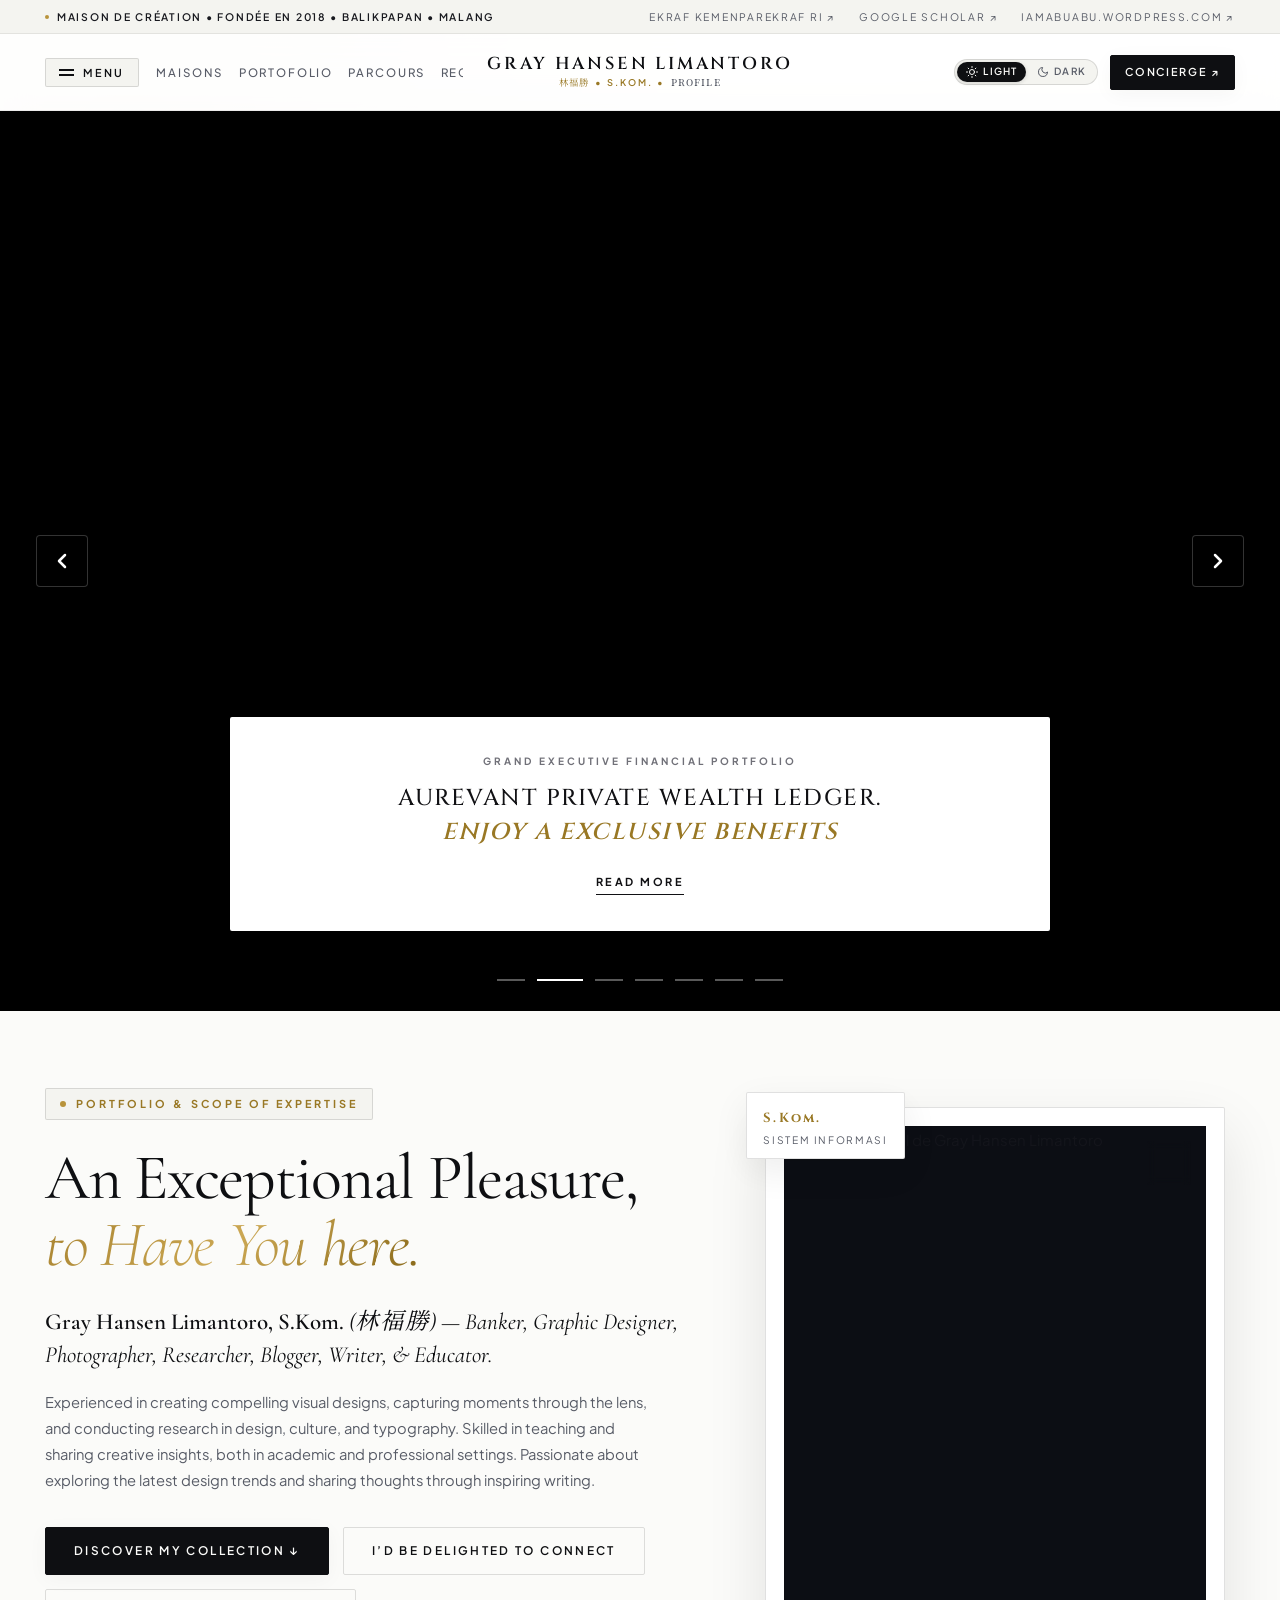
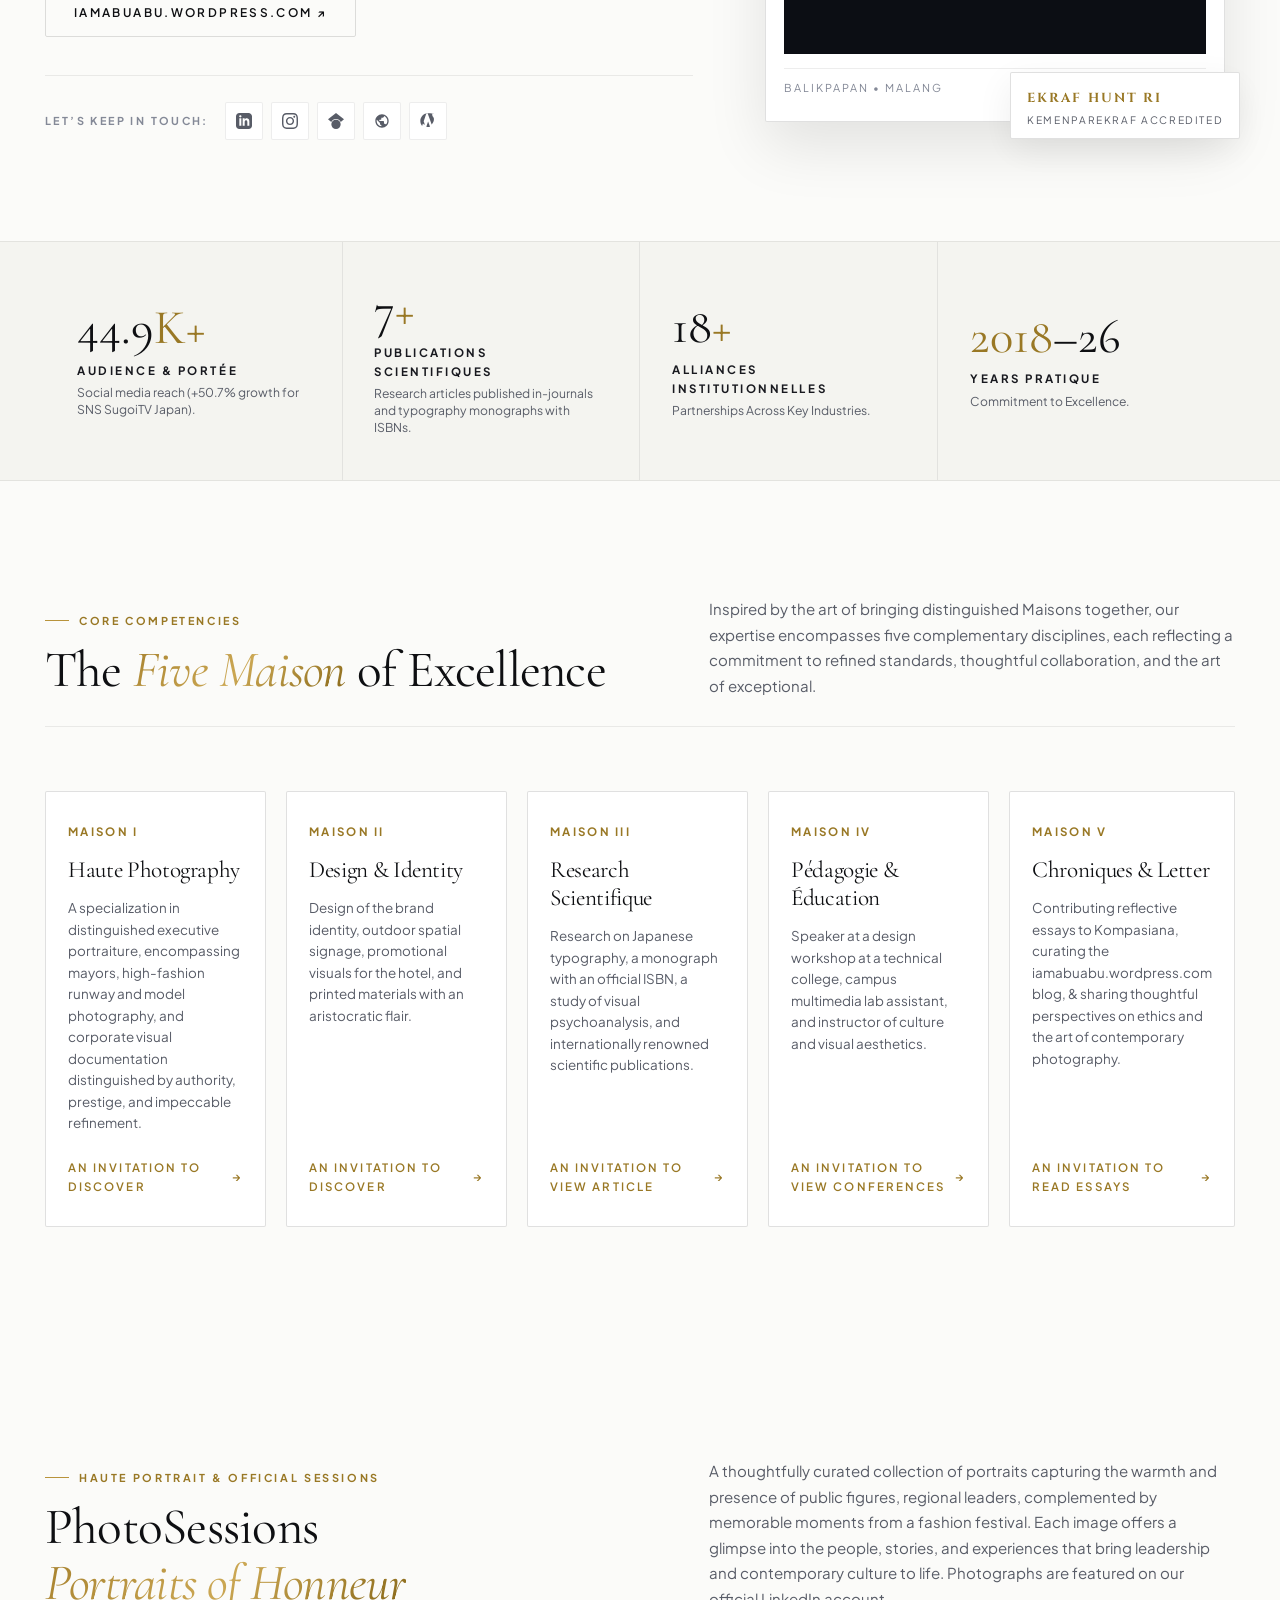
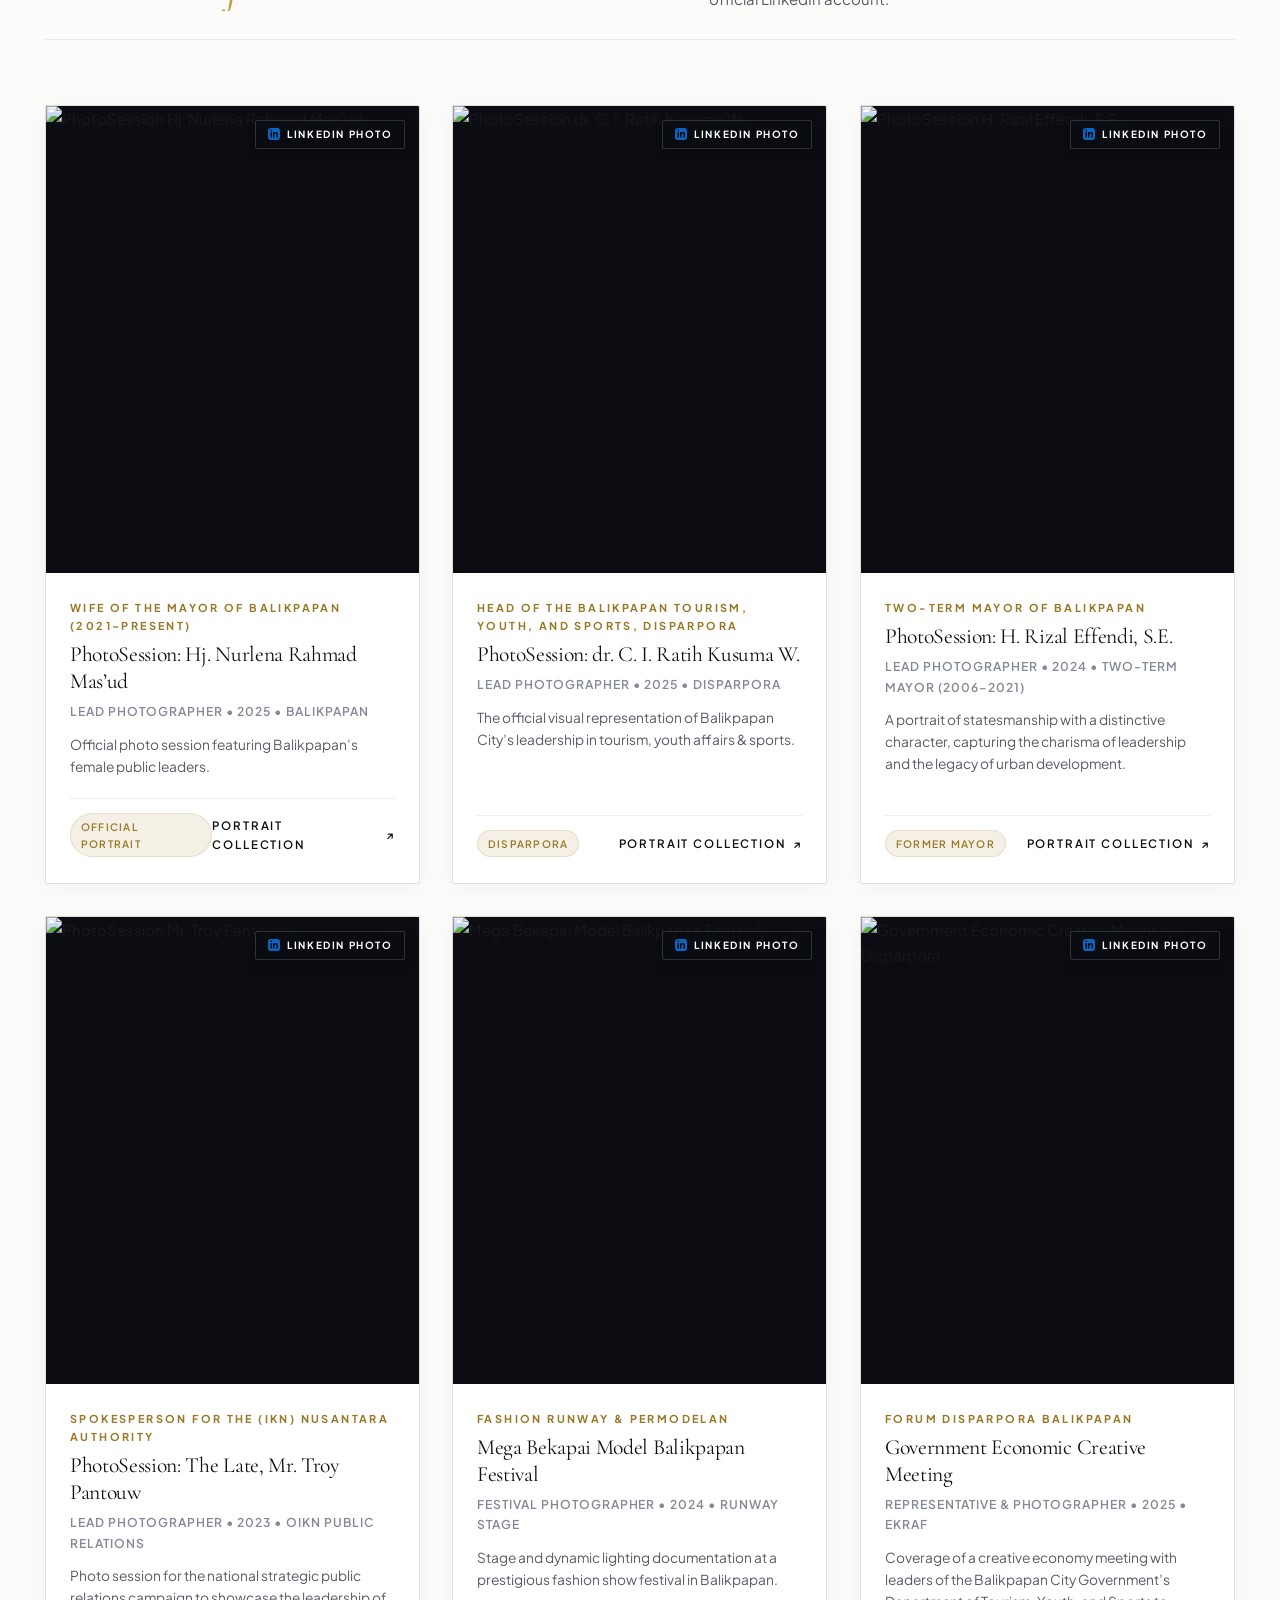
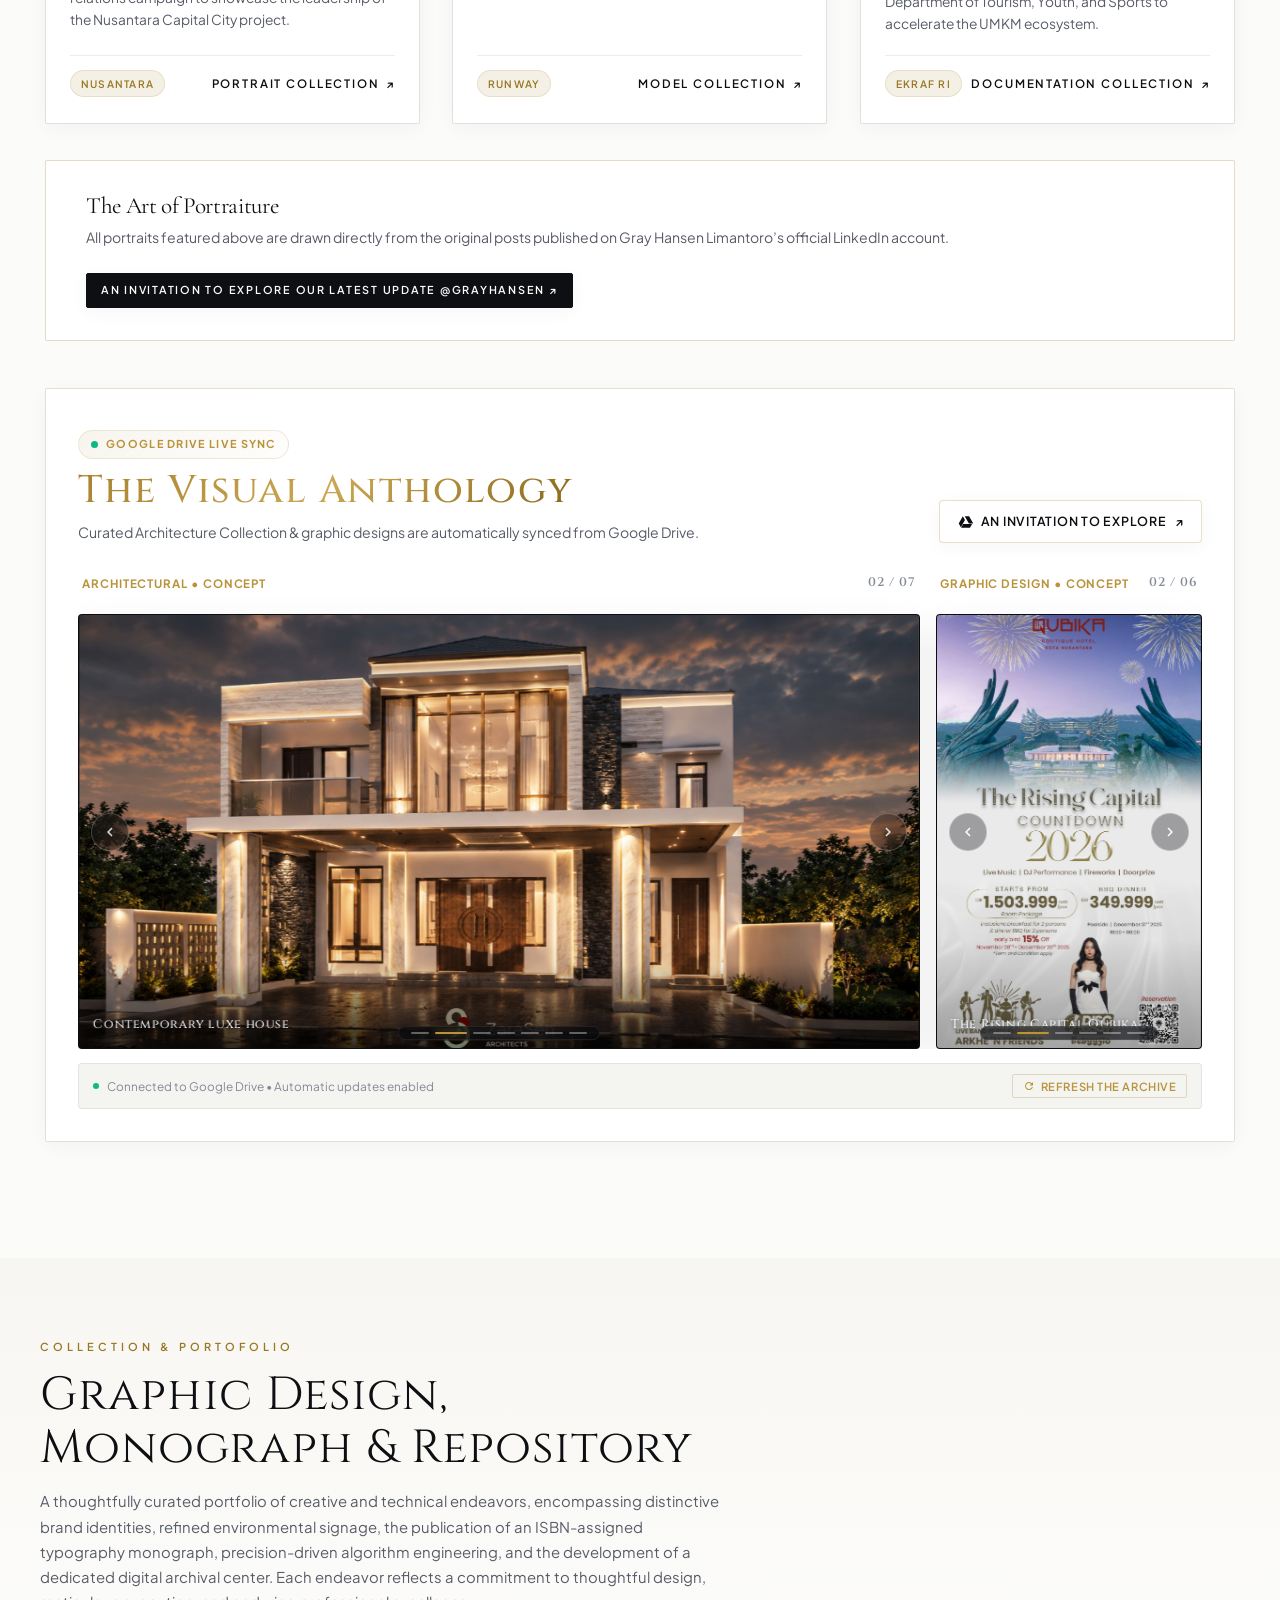
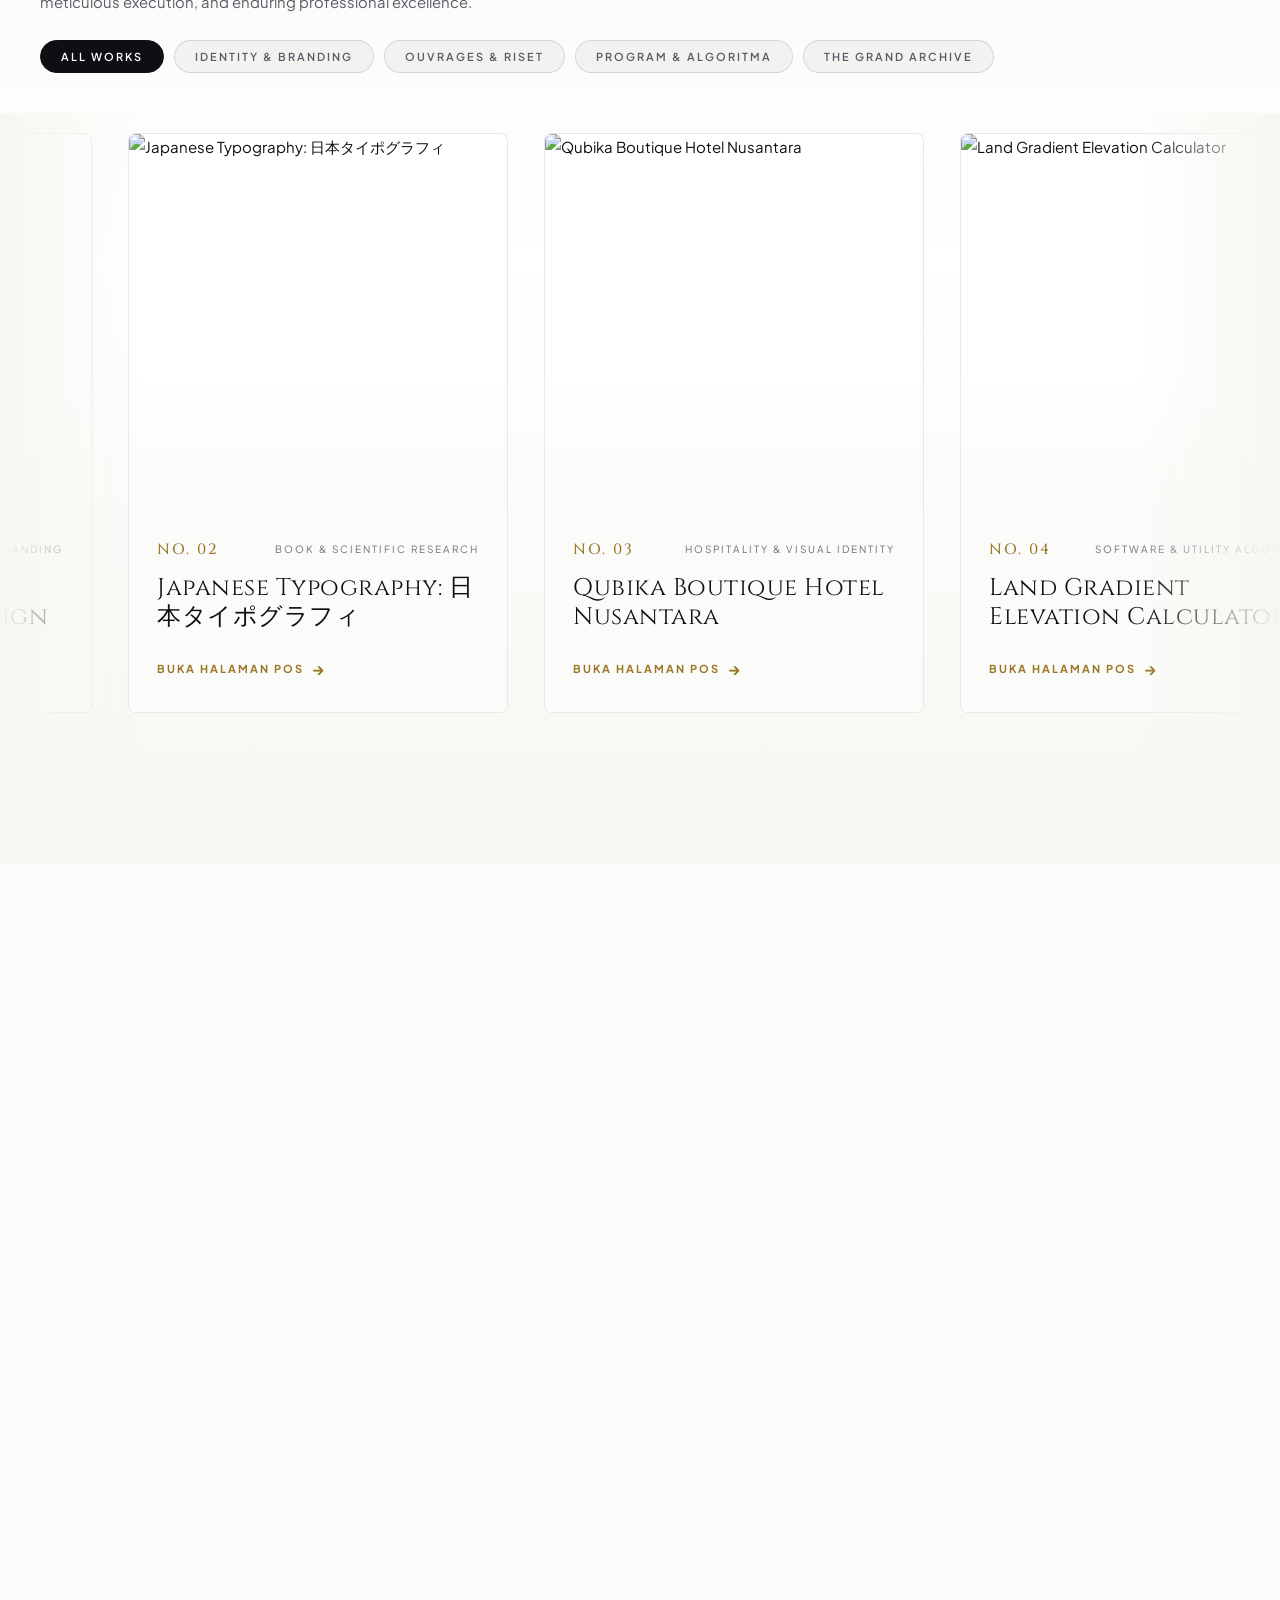
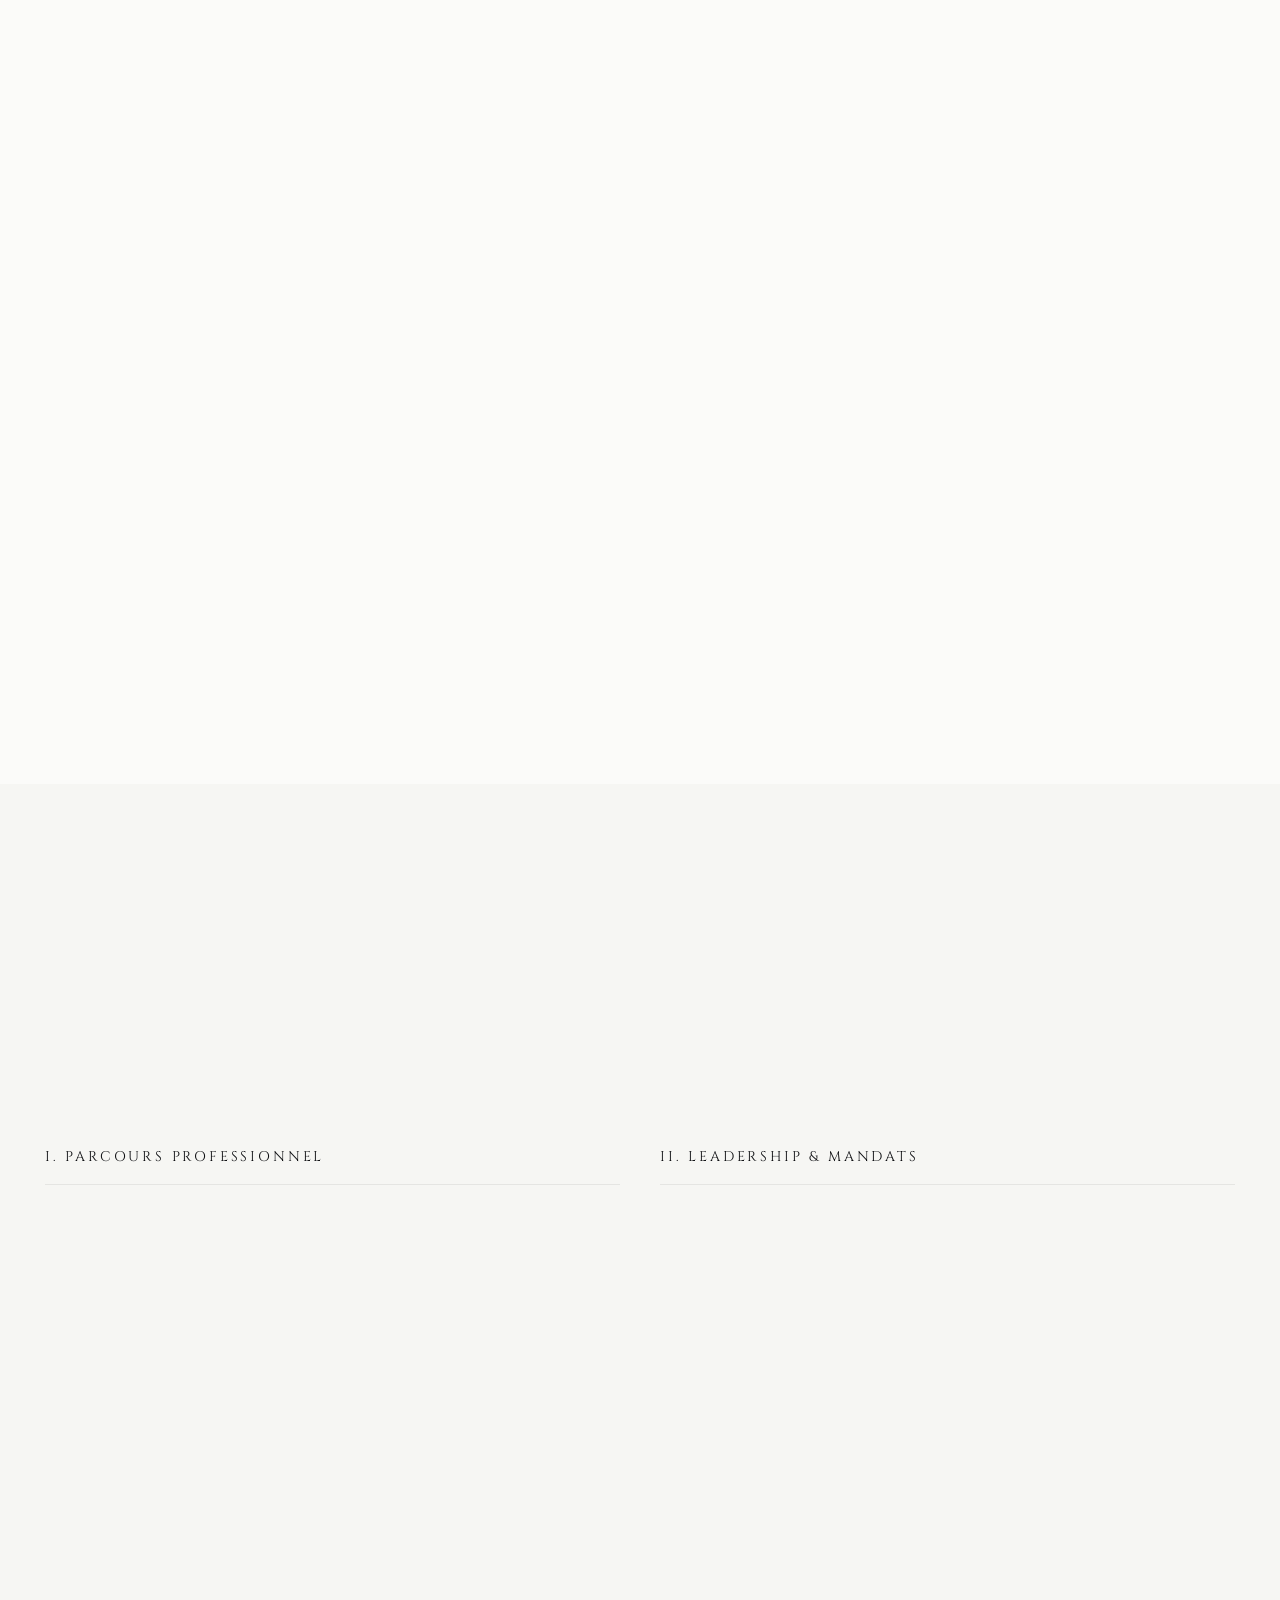
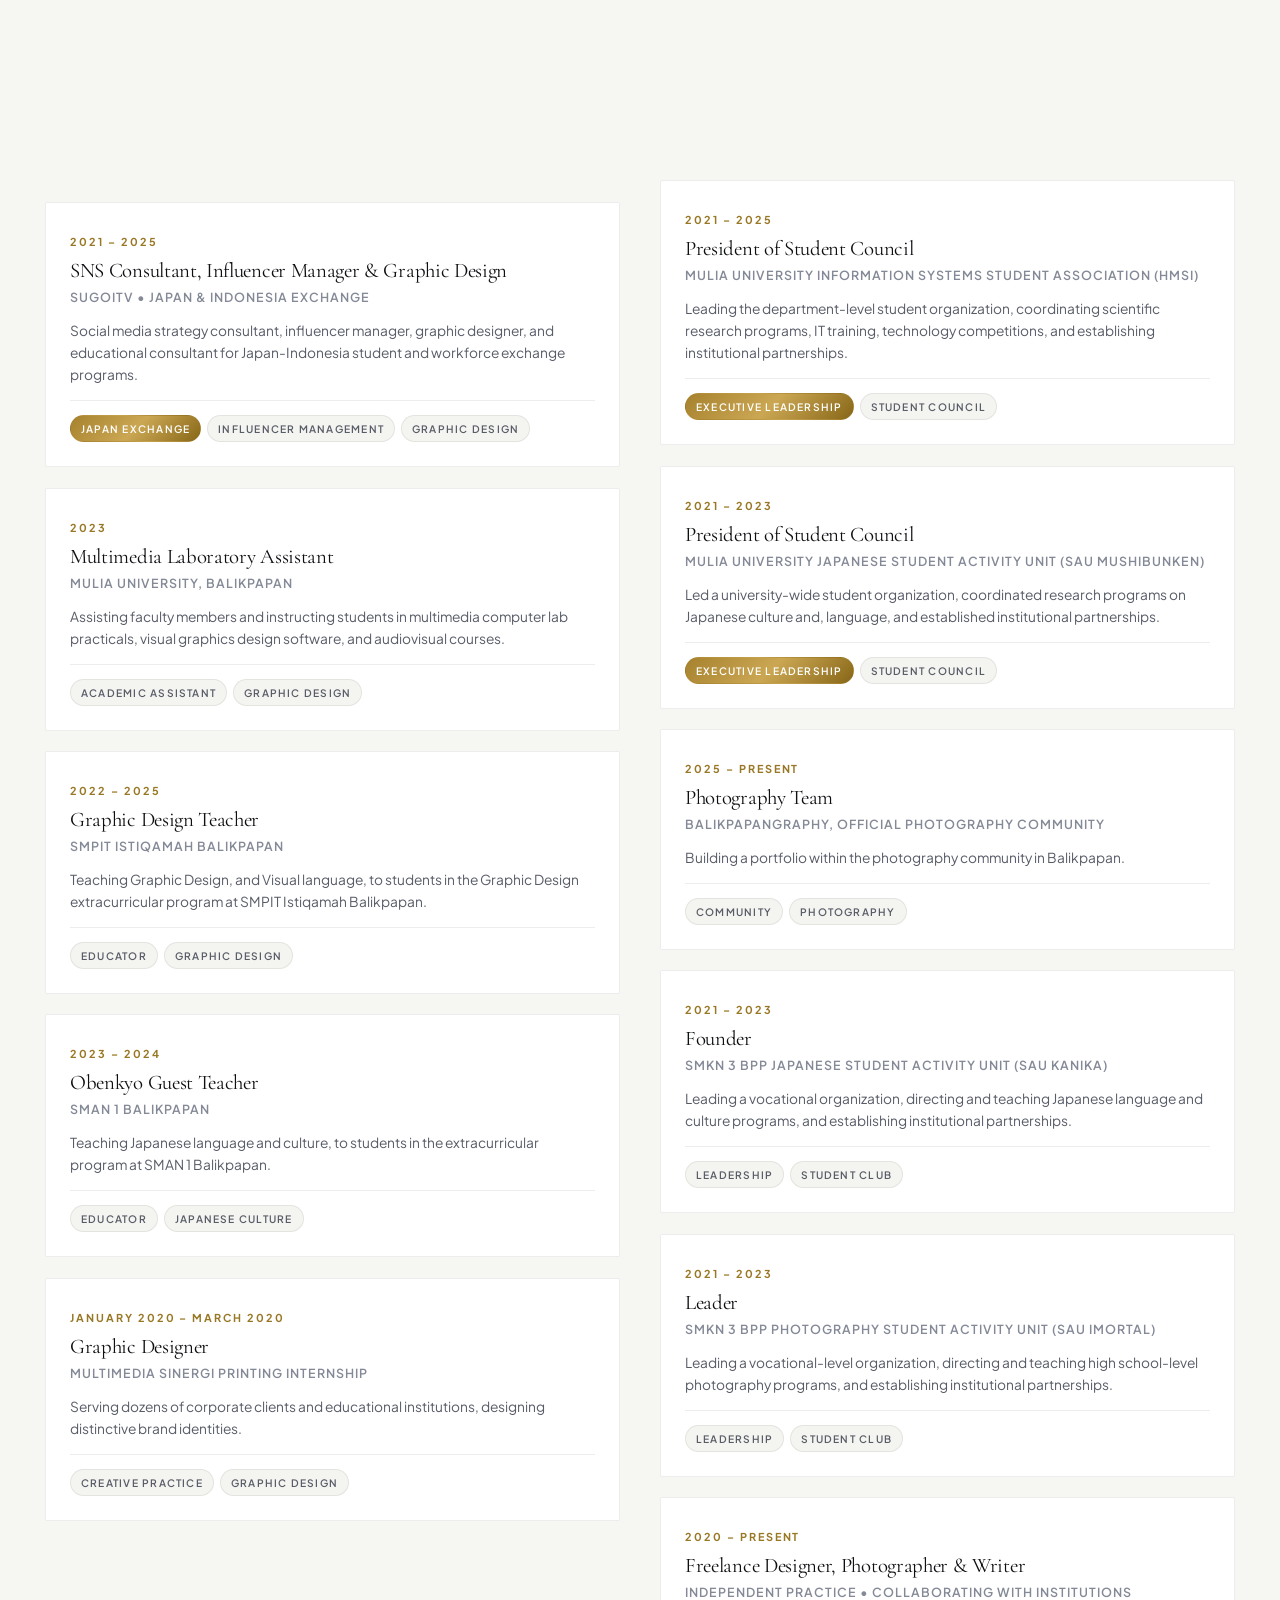
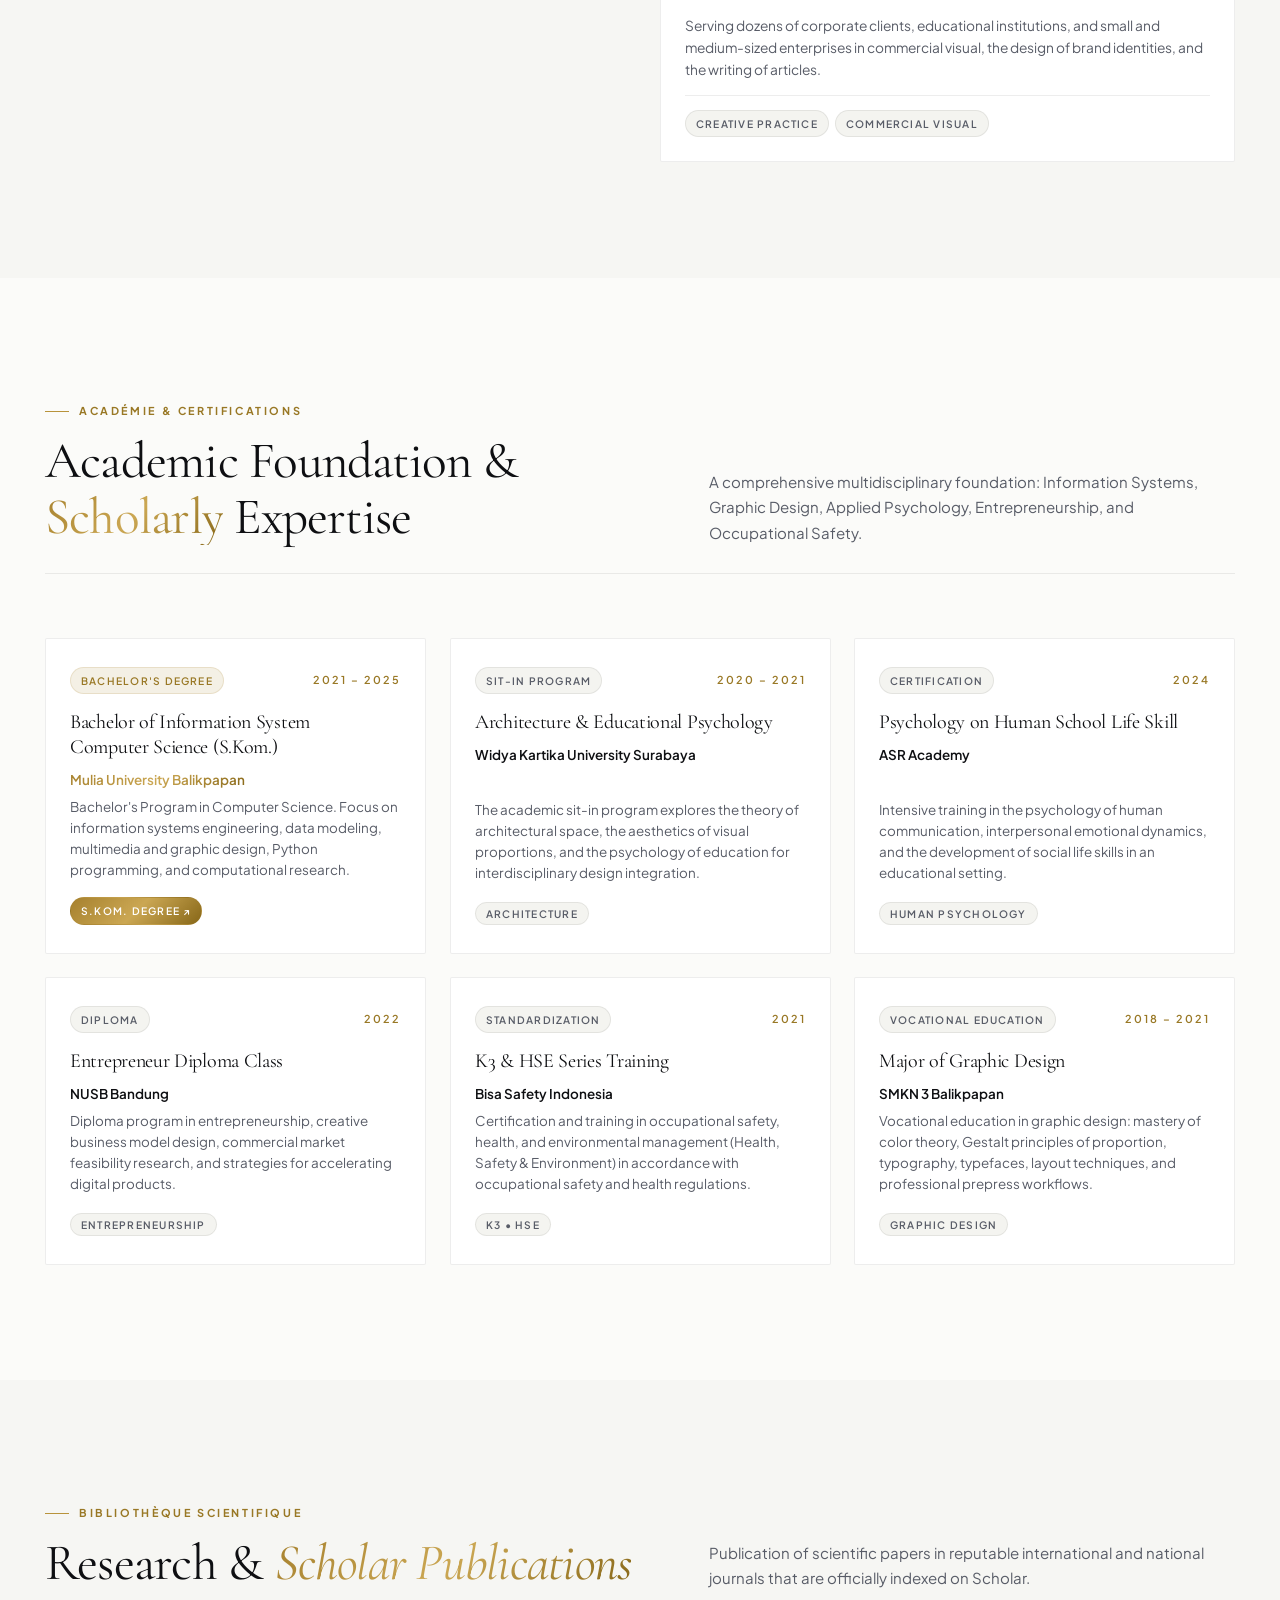
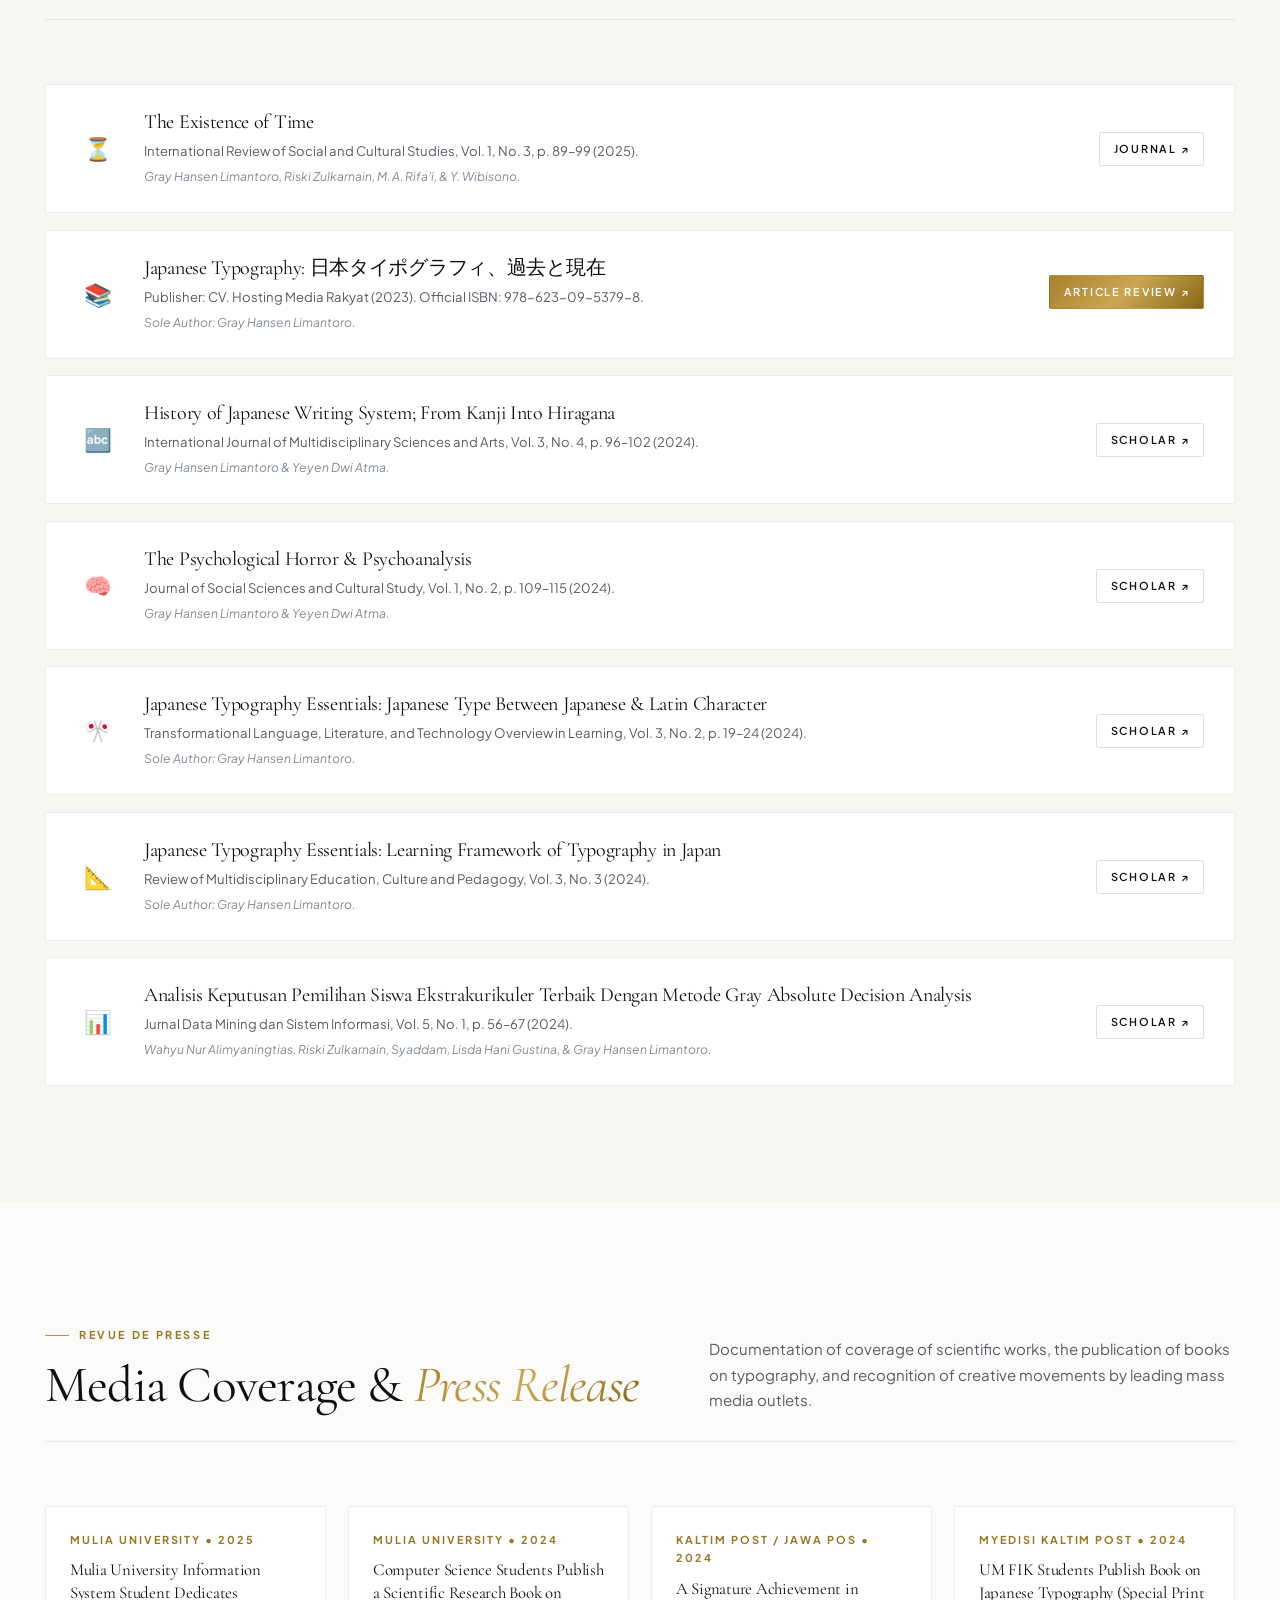
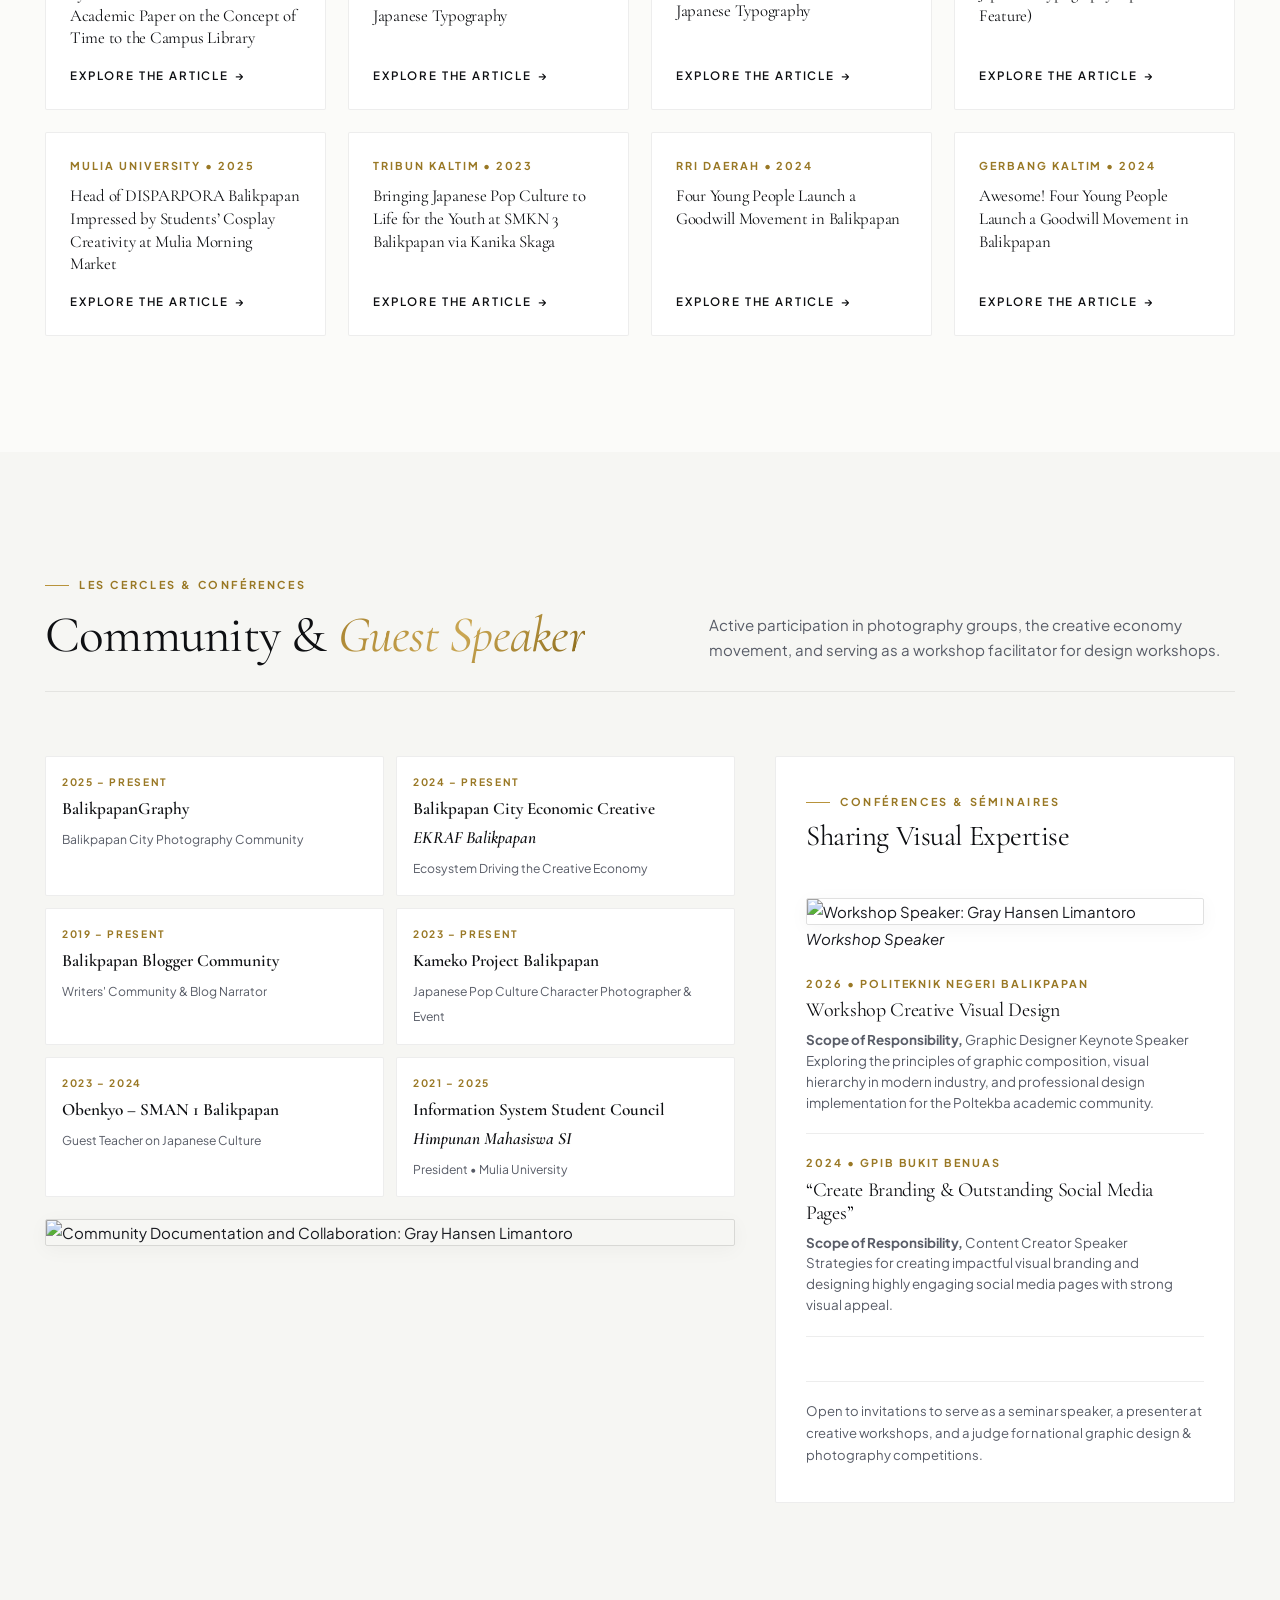
==== commit e04b80fa: "Update index.html" ====
--- a/cv-gray-hansen/index.html
+++ b/cv-gray-hansen/index.html
@@ -885,7 +885,7 @@
           <!-- Slide 01 -->
           <div class="hero-slide active" data-slide="0">
             <div class="hero-slide-bg"
-              style="background-image: url('https://cdn.phototourl.com/anon/2026-11-21-ad478b0a-4232-40d0-889f-11fef87dac08.jpg');">
+              style="background-image: url('https://plain-apac-prod-public.komododecks.com/202611/28/ufpe9wI4YHyPnHGwVV3I/image.jpg');">
             </div>
             <div class="hero-floating-card">
               <p class="card-eyebrow">UNYLENS PRODUCTION • 2026</p>
@@ -900,6 +900,20 @@
           <!-- Slide 02 -->
           <div class="hero-slide" data-slide="1">
             <div class="hero-slide-bg"
+              style="background-image: url('https://plain-apac-prod-public.komododecks.com/202611/28/V7zUQy0DyRdHJn7us10y/image.jpg');">
+            </div>
+            <div class="hero-floating-card">
+              <p class="card-eyebrow">GRAND EXECUTIVE FINANCIAL PORTFOLIO</p>
+              <h2 class="card-headline">
+                AUREVANT PRIVATE WEALTH LEDGER. <br><em>Enjoy a exclusive benefits</em>
+              </h2>
+              <a href="https://graycv.vercel.app/indexdua" class="card-readmore-btn">READ MORE</a>
+            </div>
+          </div>
+
+          <!-- Slide 03 -->
+          <div class="hero-slide" data-slide="2">
+            <div class="hero-slide-bg"
               style="background-image: url('https://plain-apac-prod-public.komododecks.com/202611/21/KxTHNsQn41cdvQiClfTr/image.jpg');">
             </div>
             <div class="hero-floating-card">
@@ -912,8 +926,8 @@
             </div>
           </div>
 
-          <!-- Slide 03 -->
-          <div class="hero-slide" data-slide="2">
+          <!-- Slide 04 -->
+          <div class="hero-slide" data-slide="3">
             <div class="hero-slide-bg"
               style="background-image: url('https://plain-apac-prod-public.komododecks.com/202611/21/tPJwvYmW16E7Xc8LwN3q/image.jpg');">
             </div>
@@ -926,10 +940,10 @@
             </div>
           </div>
 
-          <!-- Slide 04 (Exact match with user screenshot) -->
-          <div class="hero-slide" data-slide="3">
+          <!-- Slide 05 (Exact match with user screenshot) -->
+          <div class="hero-slide" data-slide="4">
             <div class="hero-slide-bg"
-              style="background-image: url('https://cdn.phototourl.com/anon/2026-11-21-37a194c9-fee3-4004-83c5-fa8a7df421e6.jpg');">
+              style="background-image: url('https://plain-apac-prod-public.komododecks.com/202611/28/LoklimKEMcb4y8uG6shA/image.jpg');">
             </div>
             <div class="hero-floating-card">
               <p class="card-eyebrow">BUILT THROUGH COLLABORATION</p>
@@ -940,10 +954,10 @@
             </div>
           </div>
 
-          <!-- Slide 05 (Exact match with user screenshot) -->
-          <div class="hero-slide" data-slide="4">
+          <!-- Slide 06 (Exact match with user screenshot) -->
+          <div class="hero-slide" data-slide="5">
             <div class="hero-slide-bg"
-              style="background-image: url('https://cdn.phototourl.com/anon/2026-11-21-12ddd4c3-2a42-42f3-a793-0809283305d9.jpg');">
+              style="background-image: url('https://plain-apac-prod-public.komododecks.com/202611/28/QSgwgk4XxMwqMpKEU5DE/image.jpg');">
             </div>
             <div class="hero-floating-card">
               <p class="card-eyebrow">UNYLENS PRODUCTION • 2026</p>
@@ -978,6 +992,9 @@
           <span class="slide-dot" data-index="1"></span>
           <span class="slide-dot" data-index="2"></span>
           <span class="slide-dot" data-index="3"></span>
+          <span class="slide-dot" data-index="4"></span>
+          <span class="slide-dot" data-index="5"></span>
+          <span class="slide-dot" data-index="6"></span>
         </div>
       </div>
     </section>
--- a/cv-gray-hansen/style.css
+++ b/cv-gray-hansen/style.css
@@ -1708,6 +1708,9 @@
   border-radius: var(--radius-xs);
   position: relative;
   box-shadow: var(--shadow-subtle);
+  overflow: hidden;
+  box-sizing: border-box;
+  width: 100%;
 }
 
 .live-gallery-header {
@@ -3700,6 +3703,9 @@
   padding-top: 40px;
   border-top: 1px solid var(--border-gold);
   position: relative;
+  overflow: hidden;
+  box-sizing: border-box;
+  width: 100%;
 }
 
 /* HEADER BAR */
@@ -3825,6 +3831,9 @@
   align-items: flex-start;
   gap: 16px;
   width: 100%;
+  max-width: 100%;
+  overflow: hidden;
+  box-sizing: border-box;
   margin-top: 8px;
 }
 
@@ -4255,8 +4264,8 @@
 
 
 /* ==========================================================================
-   MOBILE HERO SLIDER FIX — Landscape proportions, no portrait crop
-   Override height:100vh/min-height:700px with padding-bottom aspect-ratio trick
+   MOBILE HERO SLIDER FIX — Override height:100vh/min-height:700px
+   with padding-bottom aspect-ratio trick for landscape proportions
    ========================================================================== */
 @media screen and (max-width: 768px) {
   .lvmh-hero-slider-section {
@@ -4312,3 +4321,63 @@
     width: 22px !important;
   }
 }
+
+
+/* ==========================================================================
+   MOBILE HERO SLIDER FIX — Override height:100vh/min-height:700px
+   with padding-bottom aspect-ratio trick for landscape proportions
+   ========================================================================== */
+@media screen and (max-width: 768px) {
+  .lvmh-hero-slider-section {
+    height: 0 !important;
+    min-height: 0 !important;
+    max-height: none !important;
+    padding-bottom: 56.25% !important;
+    /* 16:9 landscape = 9/16 × 100 */
+    overflow: hidden !important;
+  }
+
+  .hero-slider-container,
+  .hero-slides-track {
+    position: absolute !important;
+    top: 0 !important;
+    left: 0 !important;
+    right: 0 !important;
+    bottom: 0 !important;
+    width: 100% !important;
+    height: 100% !important;
+  }
+
+  .hero-floating-card {
+    bottom: 16px !important;
+    width: 86% !important;
+    max-width: 460px !important;
+    padding: 10px 16px 12px !important;
+  }
+
+  .slide-nav-btn {
+    width: 28px !important;
+    height: 28px !important;
+  }
+
+  .slide-nav-btn.prev-btn {
+    left: 6px !important;
+  }
+
+  .slide-nav-btn.next-btn {
+    right: 6px !important;
+  }
+
+  .hero-slide-dots {
+    bottom: 6px !important;
+  }
+
+  .slide-dot {
+    width: 14px !important;
+    height: 2px !important;
+  }
+
+  .slide-dot.active {
+    width: 22px !important;
+  }
+}
